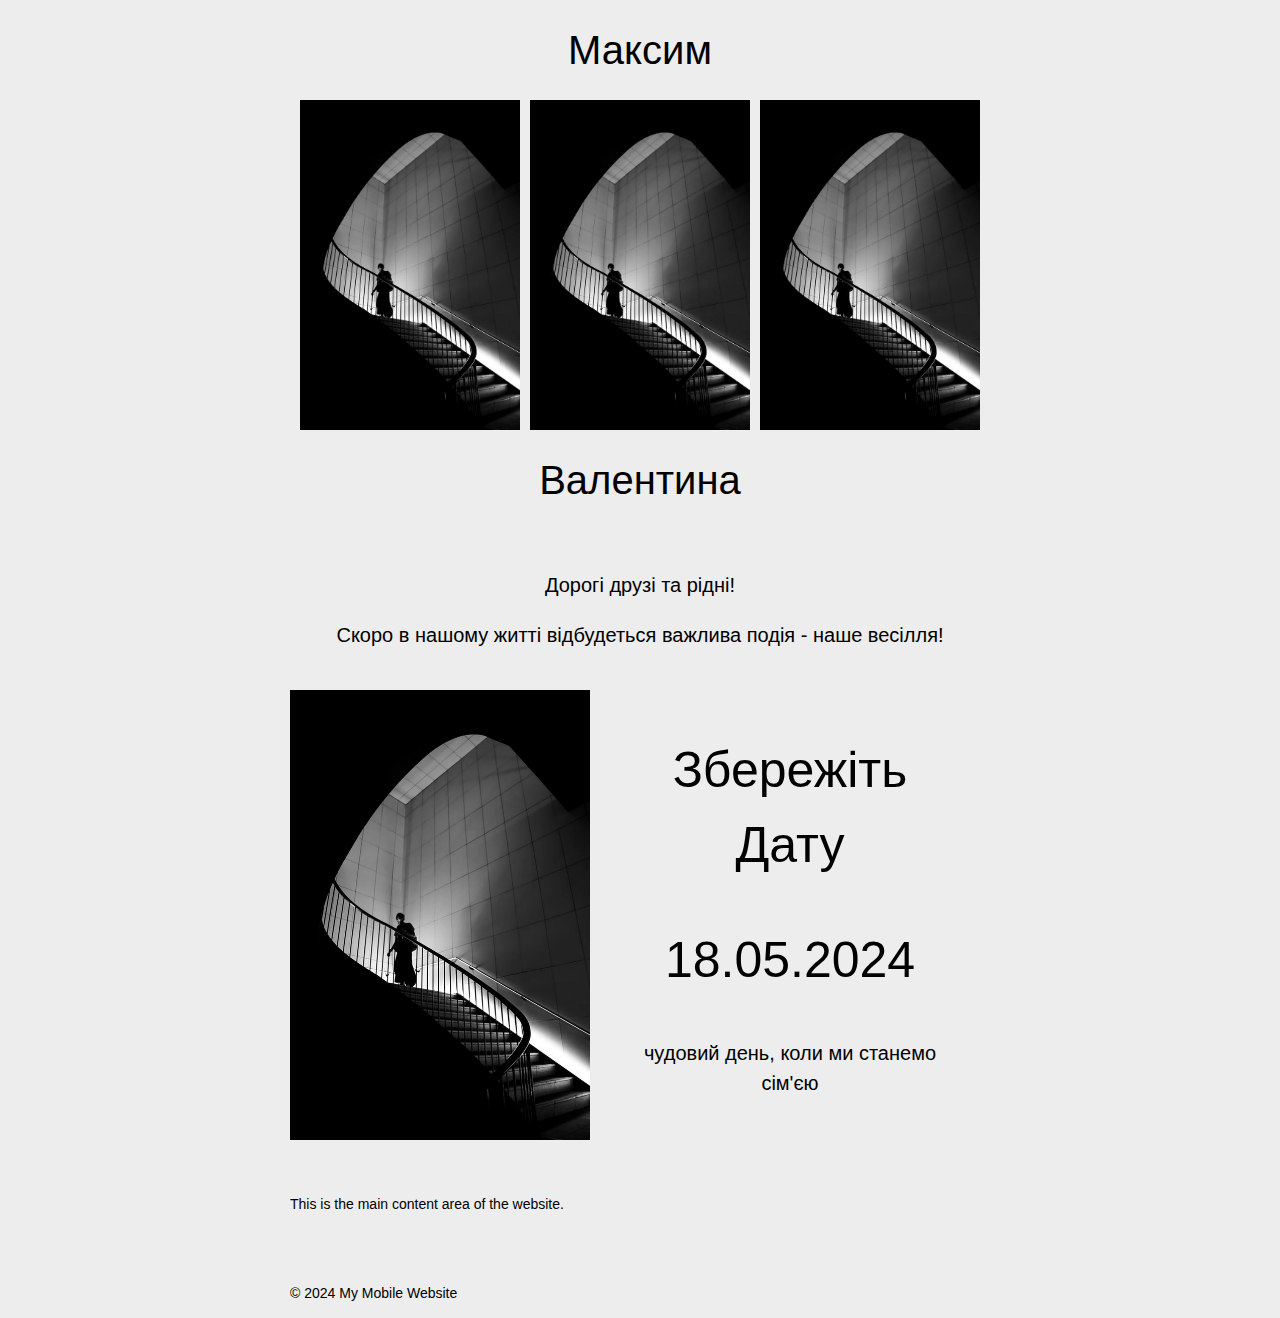
==== index.html @ aea49752 "initial commit" ====
<!DOCTYPE html>
<html lang="en">

<head>
  <meta charset="UTF-8">
  <title>My Mobile Website</title>
  <link rel="stylesheet" href="default_style.css">
  <link rel="stylesheet" href="style.css">
</head>

<body>
  <div class="wrapper">
    <section class="paddingSection">
      <div class="nameText">
        Максим
      </div>
      <div class="headerImages">
        <img src="./image.jpg" />
        <img src="./image.jpg" />
        <img src="./image.jpg" />
      </div>
      <div class="nameText">
        Валентина
      </div>
    </section>
    <section class="paddingSection textWrapper">
      <div class="textSection">
        Дорогі друзі та рідні!
      </div>
      <div class="textSection">
        Скоро в нашому житті відбудеться важлива подія - наше весілля!
      </div>
    </section>
    <section class="saveDateSection">
      <img src="./image.jpg" />
      <div class="saveDateWrapper">
        <div class="saveDateHeader">
          Збережіть дату
        </div>
        <div class="saveDateDate">
          18.05.2024
        </div>
        <div class="saveDateText">
          чудовий день, коли ми станемо сім'єю
        </div>
      </div>
    </section>
    <main>
      <p>This is the main content area of the website.</p>
    </main>
    <footer>
      <p>&copy; 2024 My Mobile Website</p>
    </footer>
  </div>
</body>

</html>
---- default_style.css ----
*,
*::before,
*::after {
  box-sizing: border-box;
}

html {
  height: 100%;
  width: 100%;
  scroll-behavior: smooth;
}

body {
  height: 100%;
  width: 100%;
  min-width: 320px;
  min-height: 100vh;
  margin: 0;
  padding: 0;
  overflow-x: hidden;
  font-weight: 400;
  font-size: 14px;
  font-family: Montserrat, sans-serif;
  font-style: normal;
  line-height: 1.5;
  background-color: rgb(237, 237, 237);
}

img {
  display: block;
  max-width: 100%;
  height: auto;
}

input,
button,
textarea,
select {
  font: inherit;
}

#root {
  height: 100%;
  width: 100%;
}

.visually-hidden {
  position: absolute;
  width: 1px;
  height: 1px;
  margin: -1px;
  padding: 0;
  overflow: hidden;
  white-space: nowrap;
  border: 0;
  clip: rect(0 0 0 0);
  clip-path: inset(100%);
}

.red {
  background-color: red;
}

.green {
  background-color: green;
}

.yellow {
  background-color: yellow;
}

.blue {
  background-color: blue;
}

*::-webkit-scrollbar {
  width: 0px;
}

*::-webkit-scrollbar-track {
  box-shadow: inset 0 0 6px rgba(0, 0, 0, 0.3);
}

*::-webkit-scrollbar-thumb {
  background-color: darkgrey;
  outline: 0px solid slategrey;
}
---- style.css ----
.wrapper {
  margin: 0px auto;
  min-width: 320px;
  max-width: 700px;
  display: flex;
  flex-direction: column;
  gap: 40px;
}

.paddingSection {
  padding: 0px 10px;
}

.headerImages {
  display: grid;
  grid-template-columns: 1fr 1fr 1fr;
  gap: 10px;
}

.nameText {
  text-align: center;
  font-size: 40px;
  padding: 20px;
}

.textSection {
  text-align: center;
  font-size: 20px;
}

.textWrapper {
  display: flex;
  flex-direction: column;
  gap: 20px;
}

.saveDateSection {
  display: grid;
  grid-template-columns: 3fr 4fr;
}

.saveDateWrapper {
  padding: 30px;
  display: flex;
  align-items: center;
  flex-direction: column;
  justify-content: center;
  gap: 40px;
}

.saveDateWrapper > div {
  text-align: center;
}

.saveDateHeader {
  font-size: 50px;
  text-transform: capitalize;
}

.saveDateDate {
  font-size: 50px;
}

.saveDateText {
  font-size: 20px;
}

@media screen and (min-width: ) {
  
}
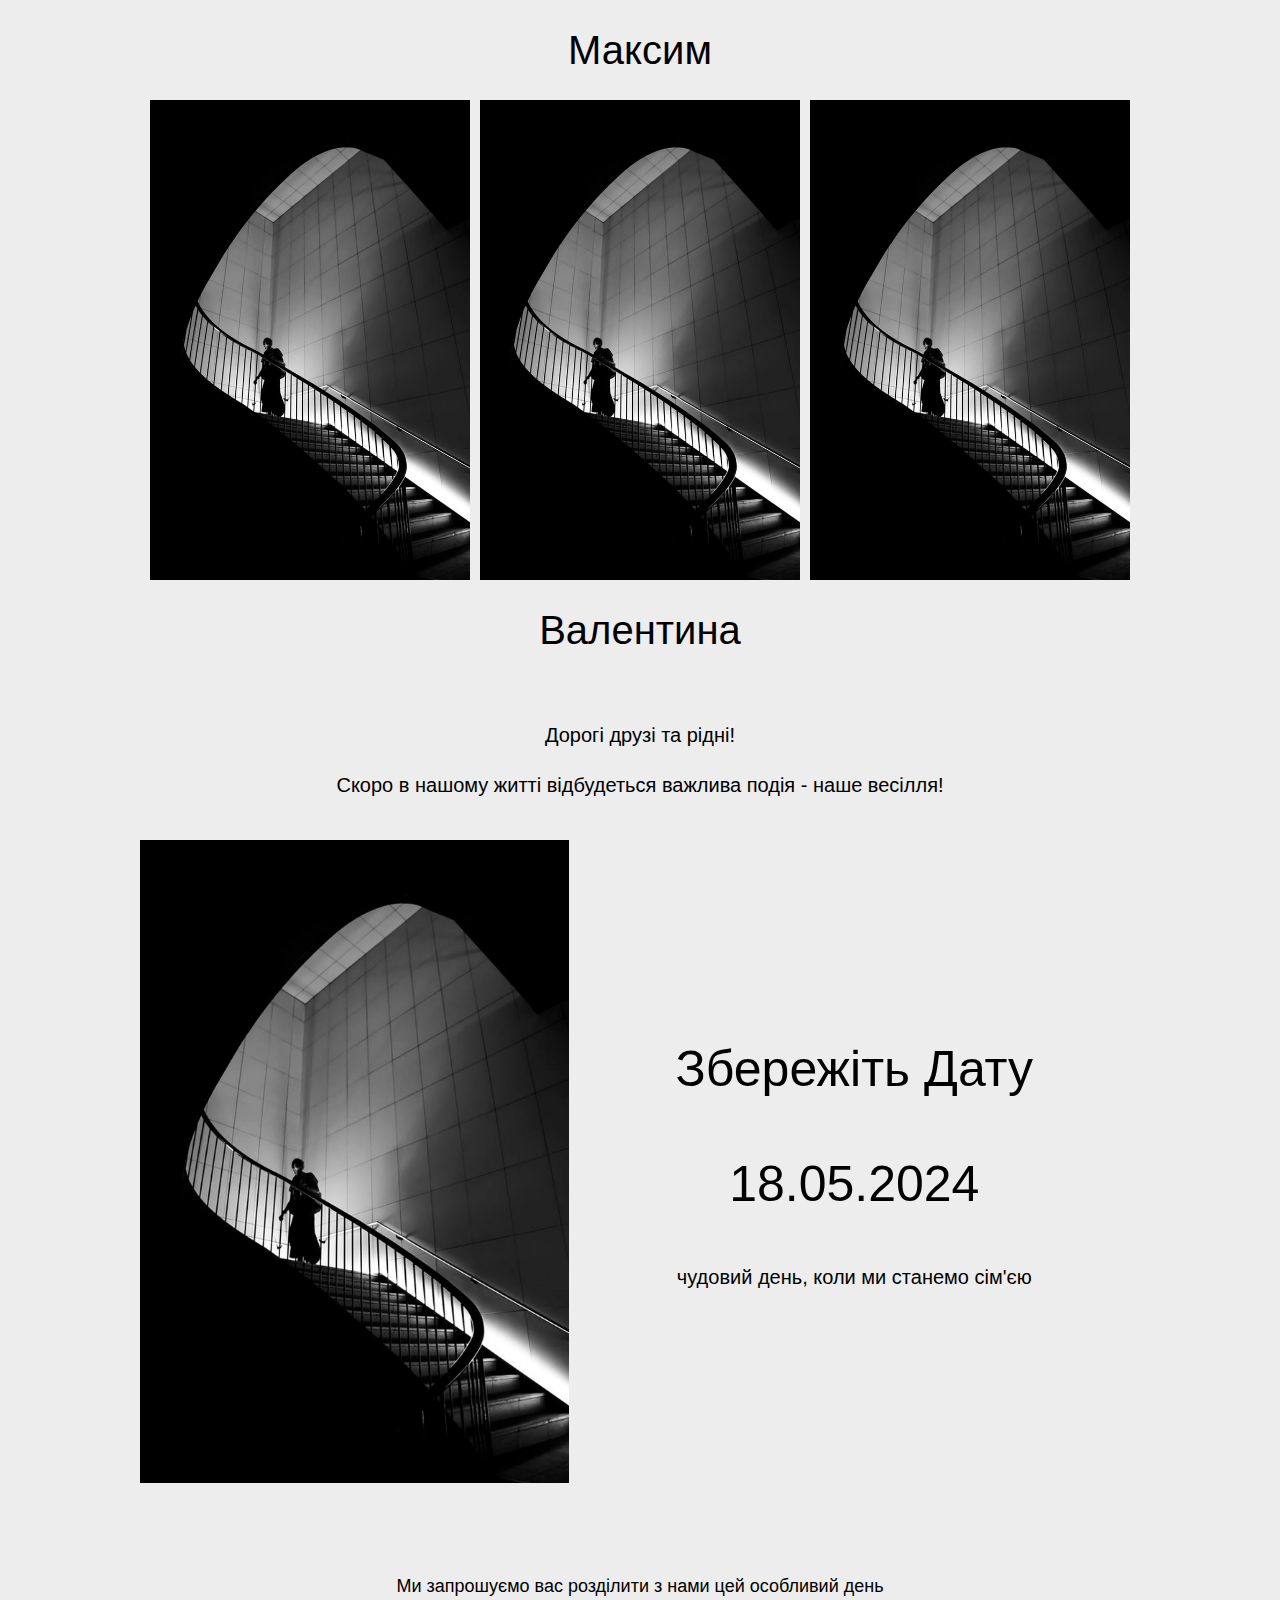
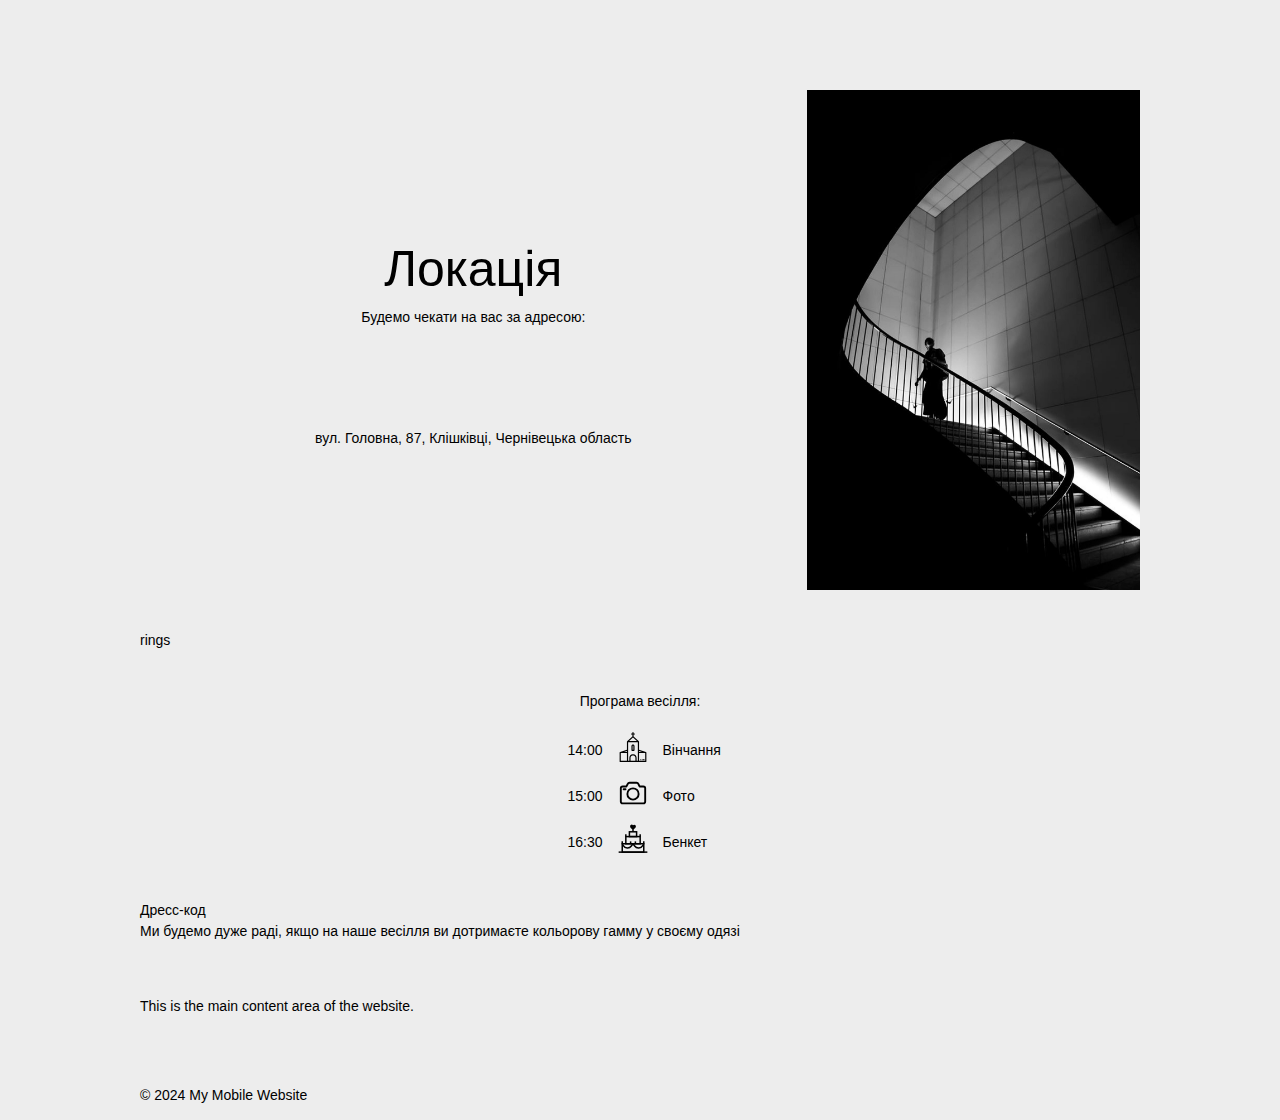
==== commit 0cf6c03b: "phase 2" ====
--- a/index.html
+++ b/index.html
@@ -43,6 +43,169 @@
         <div class="saveDateText">
           чудовий день, коли ми станемо сім'єю
         </div>
+      </div>
+    </section>
+    <section class="separateDate">
+      Ми запрошуємо вас розділити з нами цей особливий день
+    </section>
+    <section class="locationSection">
+      <div class="locationWrapper">
+        <div class="locationHeaderWrapper">
+          <div class="locationHeader">
+            Локація
+          </div>
+          <div class="locationText">Будемо чекати на вас за адресою:
+          </div>
+        </div>
+        <a class="location" href="https://maps.app.goo.gl/fNZ27U7ZRHYtzgyP6">
+          вул. Головна, 87, Клішківці, Чернівецька область
+        </a>
+      </div>
+      <img src="./image.jpg" />
+    </section>
+    <section>
+      rings
+    </section>
+    <section class="timelineSection">
+      <div class="timelineHeader">
+        Програма весілля:
+      </div>
+      <div class="timelineWrapper">
+        <div class="timelineItem">
+          <div class="timelineTime">14:00</div>
+          <div>
+            <?xml version="1.0" encoding="iso-8859-1"?>
+            <!-- Uploaded to: SVG Repo, www.svgrepo.com, Generator: SVG Repo Mixer Tools -->
+            <svg fill="#000000" height="30px" width="30px" version="1.1" id="Layer_1" xmlns="http://www.w3.org/2000/svg"
+              xmlns:xlink="http://www.w3.org/1999/xlink" viewBox="0 0 512 512" xml:space="preserve">
+              <g>
+                <g>
+                  <path
+                    d="M477.42,340.613l-1.419-0.467c-0.001,0-0.002-0.001-0.003-0.001l-116.787-38.448V163.76c0-2.95-1.26-5.598-3.261-7.46
+                  c-0.032-0.033-0.054-0.065-0.091-0.098l-89.919-81.474V44.102h14.021c5.633,0,10.199-4.566,10.199-10.199
+                  c0-5.633-4.566-10.199-10.199-10.199h-14.021V10.199C265.941,4.566,261.375,0,255.742,0c-5.633,0-10.199,4.566-10.199,10.199
+                  v13.505h-14.02c-5.633,0-10.199,4.566-10.199,10.199c0,5.633,4.566,10.199,10.199,10.199h14.02v30.632l-89.721,81.475
+                  c-0.022,0.02-0.031,0.041-0.05,0.061c-2.019,1.863-3.292,4.524-3.292,7.489v137.942l-116.48,38.442
+                  c-0.002,0.001-0.005,0.001-0.007,0.002l-1.419,0.468c-4.18,1.38-7.004,5.284-7.004,9.686v151.5
+                  c0,5.633,4.566,10.199,10.199,10.199h436.464c5.633,0,10.199-4.566,10.199-10.199v-151.5
+                  C484.431,345.897,481.604,341.99,477.42,340.613z M152.479,491.602H47.966v-131.57h104.512V491.602z M152.479,339.633h-49.846
+                  l49.846-16.45V339.633z M255.75,93.02l66.816,60.542H189.08L255.75,93.02z M297.513,491.602h-83.337v-50.933
+                  c0-22.61,15.866-41.005,35.368-41.005h12.601c19.502,0,35.368,18.395,35.368,41.005V491.602z M338.813,491.602h-20.901v-50.933
+                  c0-33.858-25.017-61.403-55.766-61.403h-12.601c-30.75,0-55.766,27.545-55.766,61.403v50.933h-20.901V349.833V173.96h165.936
+                  V491.602z M359.211,323.172l50.002,16.462h-50.002V323.172z M464.033,491.602H359.211v-131.57h104.821V491.602z" />
+                </g>
+              </g>
+              <g>
+                <g>
+                  <path d="M255.742,214.367c-14.614,0-26.505,11.89-26.505,26.505v72.328c0,5.632,4.566,10.199,10.199,10.199h32.61
+                  c5.633,0,10.199-4.566,10.199-10.199v-72.328C282.246,226.257,270.357,214.367,255.742,214.367z M261.848,303h-12.212v-62.128
+                  c0-3.367,2.74-6.106,6.106-6.106c3.367,0,6.105,2.74,6.105,6.106V303z" />
+                </g>
+              </g>
+              <g>
+                <g>
+                  <path d="M390.752,463.775h-2.061c-5.633,0-10.199,4.566-10.199,10.199c0,5.633,4.566,10.199,10.199,10.199h2.061
+                  c5.633,0,10.199-4.566,10.199-10.199C400.952,468.341,396.385,463.775,390.752,463.775z" />
+                </g>
+              </g>
+              <g>
+                <g>
+                  <path d="M446.404,463.775H422.7c-5.633,0-10.199,4.566-10.199,10.199c0,5.633,4.566,10.199,10.199,10.199h23.704
+                  c5.633,0,10.199-4.566,10.199-10.199C456.604,468.341,452.037,463.775,446.404,463.775z" />
+                </g>
+              </g>
+            </svg>
+          </div>
+          <div class="timelineText">Вінчання</div>
+        </div>
+        <div class="timelineItem">
+          <div class="timelineTime">15:00</div>
+          <div>
+            <?xml version="1.0" encoding="utf-8"?>
+
+            <!-- Uploaded to: SVG Repo, www.svgrepo.com, Generator: SVG Repo Mixer Tools -->
+            <svg version="1.1" id="Icons" height="30px" width="30px" xmlns="http://www.w3.org/2000/svg"
+              xmlns:xlink="http://www.w3.org/1999/xlink" viewBox="0 0 32 32" xml:space="preserve">
+              <style type="text/css">
+                .st0 {
+                  fill: none;
+                  stroke: #000000;
+                  stroke-width: 2;
+                  stroke-linecap: round;
+                  stroke-linejoin: round;
+                  stroke-miterlimit: 10;
+                }
+
+                .st1 {
+                  fill: none;
+                  stroke: #000000;
+                  stroke-width: 2;
+                  stroke-linejoin: round;
+                  stroke-miterlimit: 10;
+                }
+              </style>
+              <path class="st0" d="M23,9l-1.4-2.9c-0.3-0.7-1-1.1-1.8-1.1h-7.5c-0.8,0-1.5,0.4-1.8,1.1L9,9H5c-1.1,0-2,0.9-2,2v14c0,1.1,0.9,2,2,2
+	h22c1.1,0,2-0.9,2-2V11c0-1.1-0.9-2-2-2H23z" />
+              <circle class="st0" cx="16" cy="17" r="6" />
+              <line class="st0" x1="6" y1="12" x2="8" y2="12" />
+            </svg>
+          </div>
+          <div class="timelineText">Фото</div>
+        </div>
+        <div class="timelineItem">
+          <div class="timelineTime">16:30</div>
+          <div>
+            <?xml version="1.0" encoding="utf-8"?><!-- Uploaded to: SVG Repo, www.svgrepo.com, Generator: SVG Repo Mixer Tools -->
+            <svg height="30px" width="30px" viewBox="0 0 24 24" id="Layer_1" data-name="Layer 1"
+              xmlns="http://www.w3.org/2000/svg">
+              <defs>
+                <style>
+                  .cls-1 {
+                    fill: #020202;
+                  }
+
+                  .cls-2 {
+                    fill: none;
+                    stroke: #020202;
+                    stroke-miterlimit: 10;
+                    stroke-width: 1.2px;
+                  }
+                </style>
+              </defs>
+              <path class="cls-1"
+                d="M13.06.5A1.28,1.28,0,0,0,12,1.07a1.28,1.28,0,0,0-2.34.71C9.66,3.69,12,4.33,12,4.33s2.34-.64,2.34-2.55A1.28,1.28,0,0,0,13.06.5Z" />
+              <line class="cls-2" x1="23.48" y1="22.5" x2="0.52" y2="22.5" />
+              <rect class="cls-2" x="3.39" y="15.8" width="17.22" height="6.7" />
+              <rect class="cls-2" x="6.26" y="10.07" width="11.48" height="5.74" />
+              <rect class="cls-2" x="9.13" y="6.24" width="5.74" height="3.83" />
+              <path class="cls-2" d="M3.39,15.8l.86,1.51a3.83,3.83,0,0,0,6.44.33L12,15.8" />
+              <path class="cls-2" d="M20.61,15.8l-.86,1.51a3.83,3.83,0,0,1-6.44.33L12,15.8" />
+              <line class="cls-2" x1="6.26" y1="8.15" x2="6.26" y2="10.07" />
+              <line class="cls-2" x1="3.39" y1="13.89" x2="3.39" y2="15.8" />
+              <line class="cls-2" x1="17.74" y1="8.15" x2="17.74" y2="10.07" />
+              <line class="cls-2" x1="20.61" y1="13.89" x2="20.61" y2="15.8" />
+              <line class="cls-2" x1="13.91" y1="13.89" x2="13.91" y2="15.8" />
+              <line class="cls-2" x1="10.09" y1="13.89" x2="10.09" y2="15.8" />
+              <line class="cls-2" x1="12" y1="3.37" x2="12" y2="6.24" />
+            </svg>
+          </div>
+          <div class="timelineText">Бенкет</div>
+        </div>
+      </div>
+    </section>
+    <section class="dresscodeSection">
+      <div class="dresscodeHeader">
+        Дресс-код
+      </div>
+      <div class="dresscodeText">
+        Ми будемо дуже раді, якщо на наше весілля ви дотримаєте кольорову гамму у своєму одязі
+      </div>
+      <div class="dresscodeContainer">
+        <div class="dresscodeColor"></div>
+        <div class="dresscodeColor"></div>
+        <div class="dresscodeColor"></div>
+        <div class="dresscodeColor"></div>
+        <div class="dresscodeColor"></div>
       </div>
     </section>
     <main>
--- a/default_style.css
+++ b/default_style.css
@@ -13,7 +13,7 @@
 body {
   height: 100%;
   width: 100%;
-  min-width: 320px;
+  min-width: 100vw;
   min-height: 100vh;
   margin: 0;
   padding: 0;
@@ -84,4 +84,4 @@
 *::-webkit-scrollbar-thumb {
   background-color: darkgrey;
   outline: 0px solid slategrey;
-}+}
--- a/style.css
+++ b/style.css
@@ -1,7 +1,7 @@
 .wrapper {
   margin: 0px auto;
-  min-width: 320px;
-  max-width: 700px;
+  width: 100vw;
+  max-width: 1000px;
   display: flex;
   flex-direction: column;
   gap: 40px;
@@ -65,6 +65,74 @@
   font-size: 20px;
 }
 
-@media screen and (min-width: ) {
-  
+.separateDate {
+  font-size: 18px;
+  text-align: center;
+  padding: 50px;
 }
+
+.locationSection {
+  display: grid;
+  grid-template-columns: 4fr 2fr;
+}
+
+.locationWrapper {
+  display: flex;
+  align-items: center;
+  flex-direction: column;
+  justify-content: center;
+  gap: 100px;
+}
+
+.locationHeaderWrapper {
+}
+
+.locationHeader {
+  font-size: 50px;
+  text-align: center;
+}
+
+.locationText {
+  text-align: center;
+}
+
+.location {
+  text-align: center;
+  text-decoration: none;
+  color: black;
+}
+
+.timelineSection {
+  display: flex;
+  align-items: center;
+  flex-direction: column;
+  gap: 20px;
+}
+
+.timelineHeader {
+  text-align: center;
+}
+
+.timelineWrapper {
+  display: flex;
+  align-items: center;
+  flex-direction: column;
+  gap: 10px;
+}
+
+.timelineItem {
+  display: flex;
+  align-items: center;
+  gap: 15px;
+}
+
+.timelineTime {
+  width: 35px;
+}
+
+.timelineText {
+  width: 50px;
+}
+
+/* @media screen and (min-width: ) {
+} */
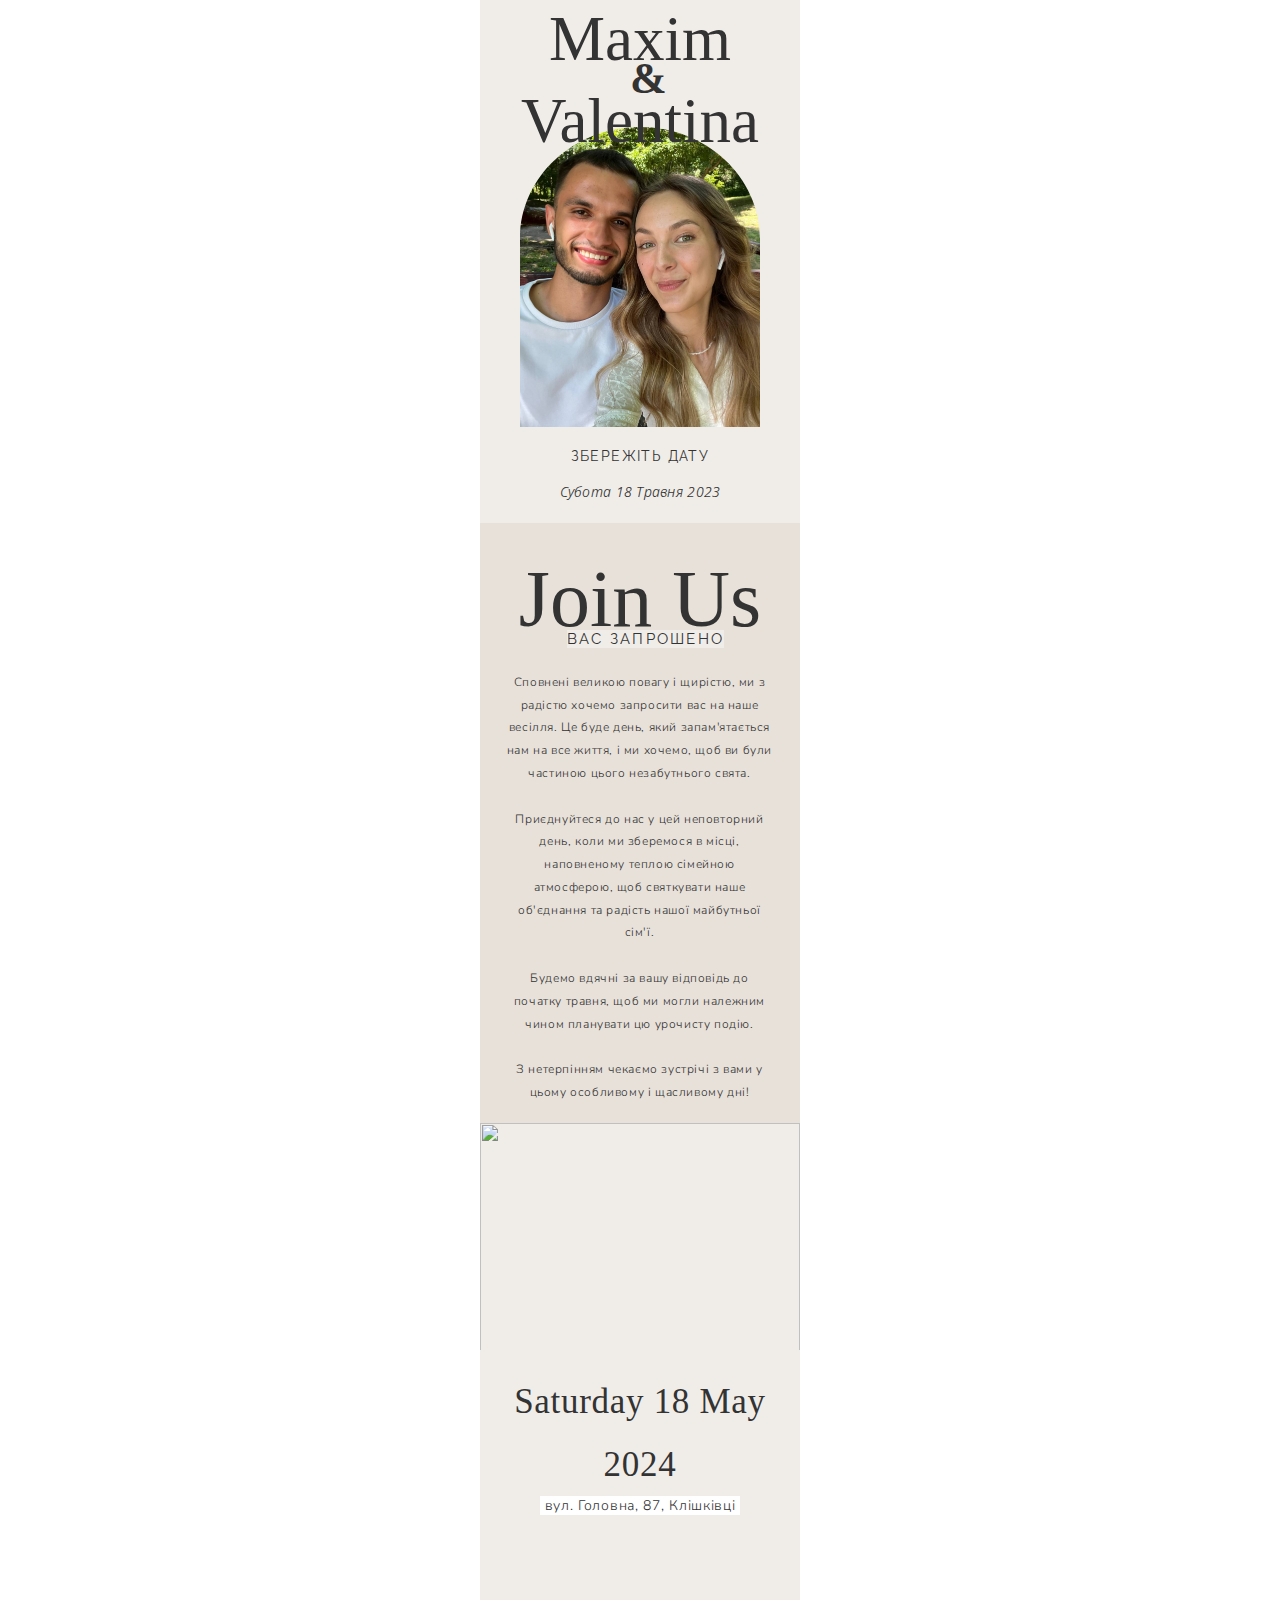
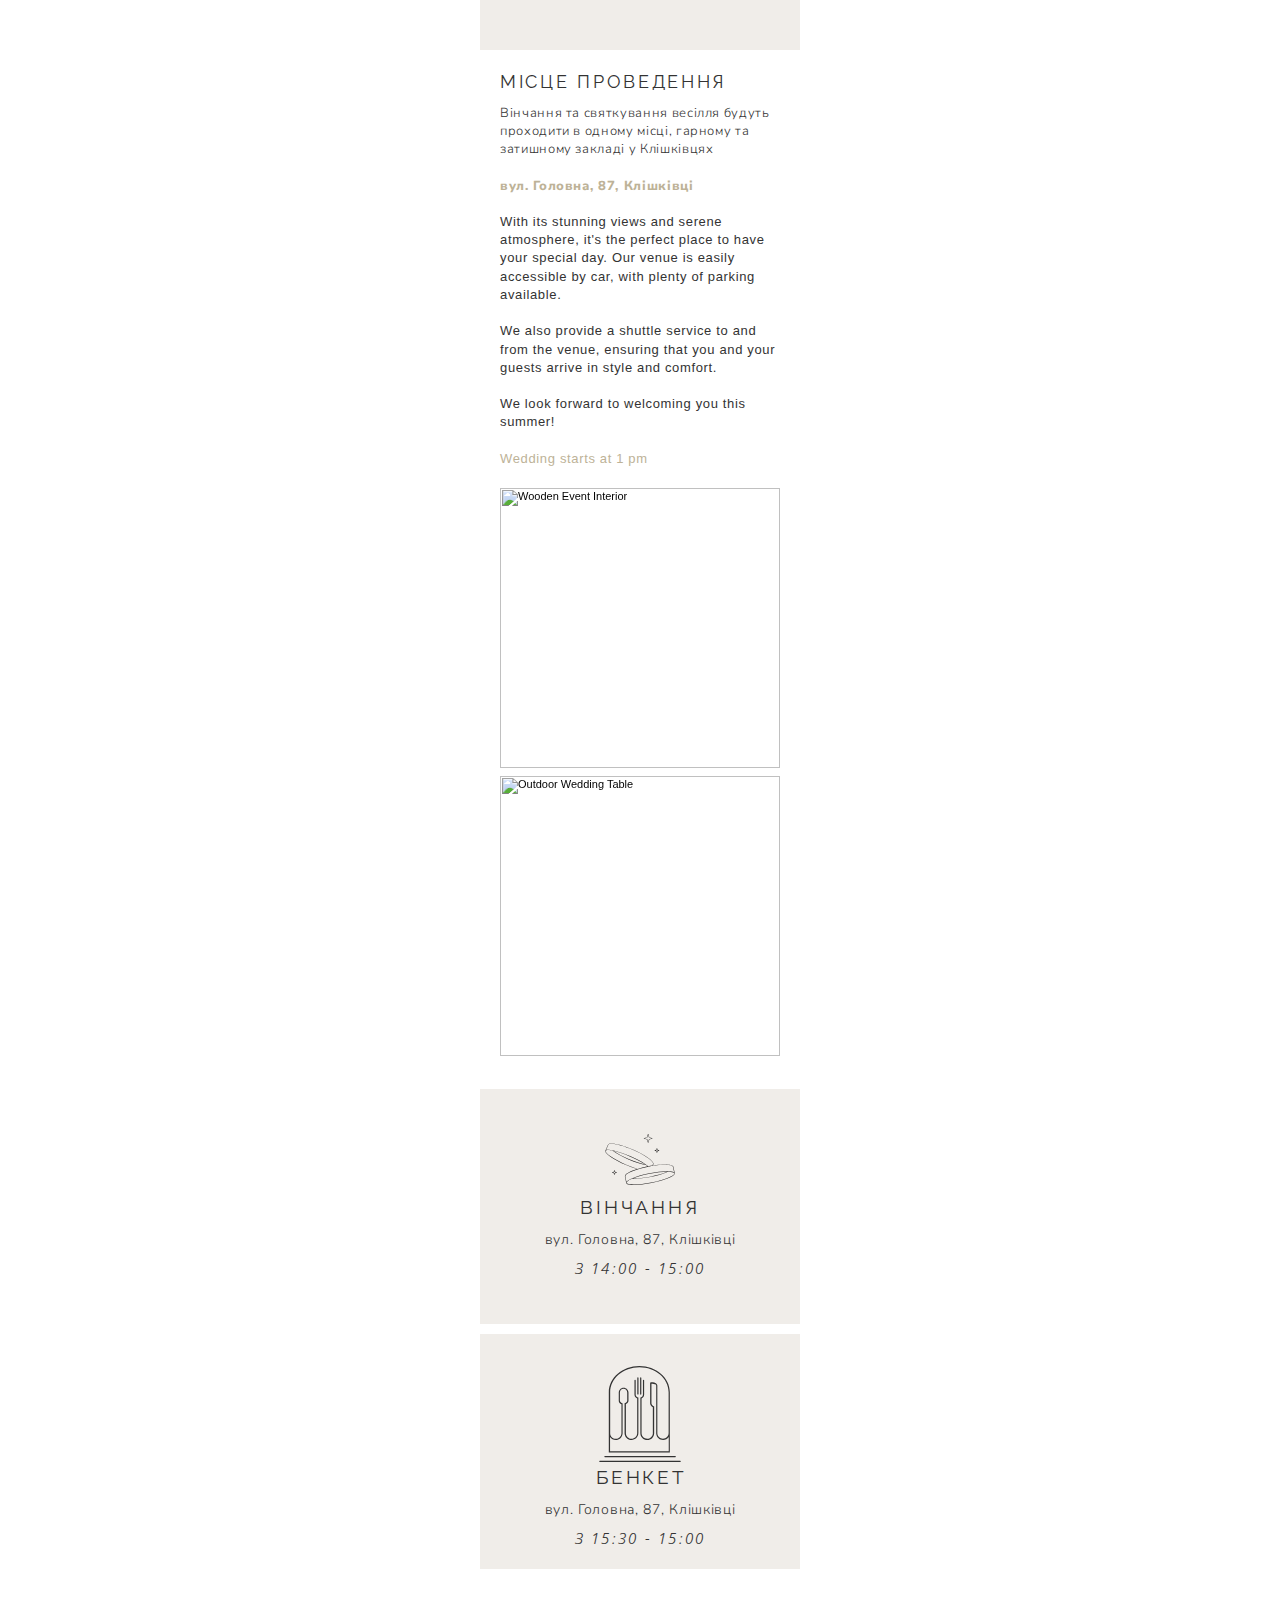
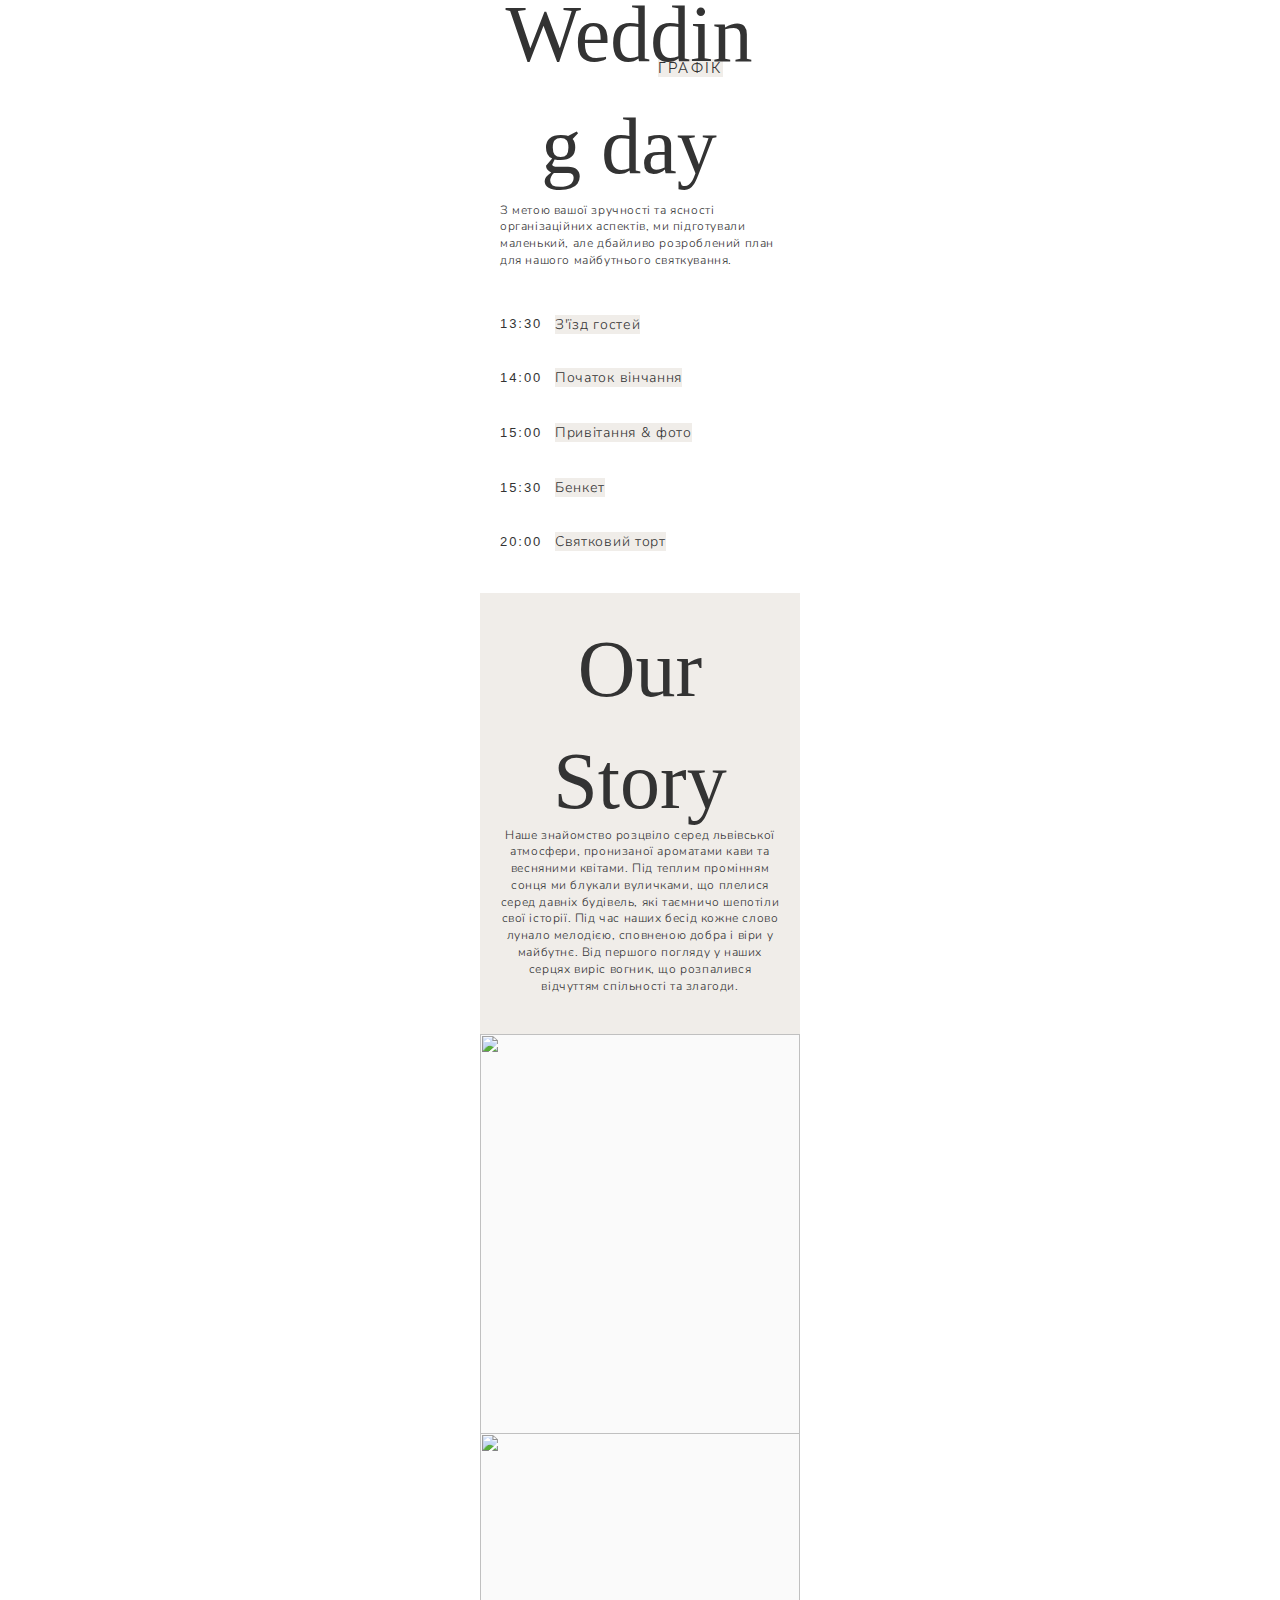
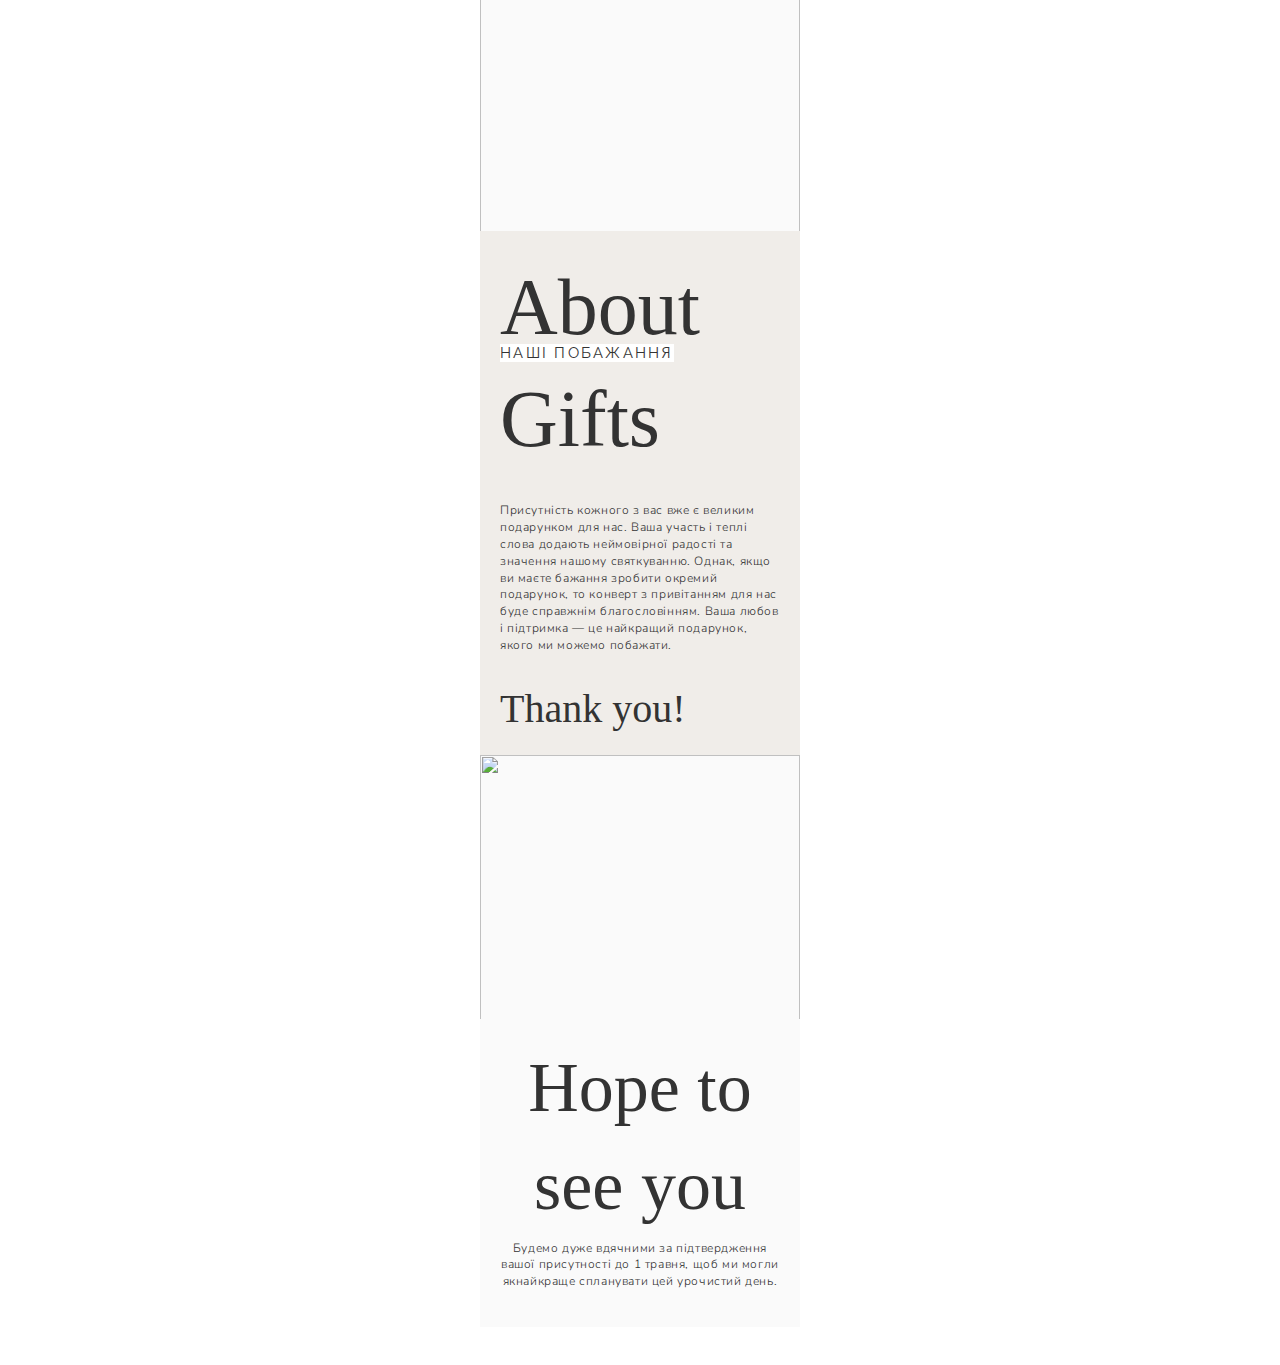
==== commit 4cb13e51: "stage 1 result" ====
--- a/index.html
+++ b/index.html
@@ -1,220 +1,17479 @@
-<!DOCTYPE html>
 <html lang="en">
 
 <head>
-  <meta charset="UTF-8">
-  <title>My Mobile Website</title>
-  <link rel="stylesheet" href="default_style.css">
-  <link rel="stylesheet" href="style.css">
+
+  <meta charset="utf-8">
+  <meta name="viewport" content="width=320, user-scalable=yes">
+  <meta http-equiv="X-UA-Compatible" content="IE=edge">
+
+  <link rel="icon" sizes="192x192" href="./icons/favicon.ico" type="image/x-icon">
+
+  <link rel="preconnect" href="https://fonts.googleapis.com">
+  <link rel="preconnect" href="https://fonts.gstatic.com" crossorigin>
+  <link
+    href="https://fonts.googleapis.com/css2?family=Marck+Script&family=Montserrat:ital,wght@0,100..900;1,100..900&family=Open+Sans:ital,wght@0,300..800;1,300..800&family=Pacifico&family=Poiret+One&family=Raleway:ital,wght@0,100..900;1,100..900&display=swap"
+    rel="stylesheet">
+  <link
+    href="https://fonts.googleapis.com/css2?family=Nunito+Sans:ital,opsz,wght@0,6..12,200..1000;1,6..12,200..1000&display=swap"
+    rel="stylesheet">
+
+
+  <!-- Fonts styles-->
+  <style>
+    .porietOneFont {
+      font-family: "Poiret One", sans-serif;
+      font-weight: 400;
+      font-style: normal;
+    }
+
+    .ralewayFont {
+      font-family: "Raleway", sans-serif !important;
+      font-optical-sizing: auto !important;
+      font-weight: 400 !important;
+      font-style: normal !important;
+    }
+
+    .openSansFont {
+      font-family: "Open Sans", sans-serif;
+      font-optical-sizing: auto;
+      font-weight: 350;
+      font-style: italic;
+      font-variation-settings:
+        "wdth" 100;
+    }
+
+    .nunitoSansFont {
+      font-family: "Nunito Sans", sans-serif !important;
+      font-optical-sizing: auto !important;
+      font-weight: 310 !important;
+      font-style: normal !important;
+      font-variation-settings:
+        "wdth" 100,
+        "YTLC" 500 !important;
+    }
+
+    .nunitoSansFontBold {
+      font-weight: 800 !important;
+    }
+  </style>
+
+  <!-- Initial CSS -->
+  <style>
+    body.device-mobile-optimized {
+      overflow-x: hidden;
+      overflow-y: scroll
+    }
+
+    body.device-mobile-optimized:not(.responsive) #SITE_CONTAINER {
+      margin-left: auto;
+      margin-right: auto;
+      overflow-x: visible;
+      position: relative;
+      width: 320px
+    }
+
+    body.device-mobile-optimized:not(.responsive):not(.blockSiteScrolling) #SITE_CONTAINER {
+      margin-top: 0
+    }
+
+    body.device-mobile-optimized>* {
+      max-width: 100% !important
+    }
+
+    body.device-mobile-optimized #site-root {
+      overflow-x: hidden;
+      overflow-y: hidden
+    }
+
+    @supports(overflow:clip) {
+      body.device-mobile-optimized #site-root {
+        overflow-x: clip;
+        overflow-y: clip
+      }
+    }
+
+    body.device-mobile-non-optimized #SITE_CONTAINER #site-root {
+      overflow-x: hidden;
+      overflow-y: auto
+    }
+
+    body.device-mobile-non-optimized.fullScreenMode {
+      background-color: #5f6360
+    }
+
+    body.device-mobile-non-optimized.fullScreenMode #MOBILE_ACTIONS_MENU,
+    body.device-mobile-non-optimized.fullScreenMode #SITE_BACKGROUND,
+    body.device-mobile-non-optimized.fullScreenMode #site-root,
+    body.fullScreenMode #WIX_ADS {
+      visibility: hidden
+    }
+
+    body.fullScreenMode {
+      overflow-x: hidden !important;
+      overflow-y: hidden !important
+    }
+
+    body.fullScreenMode.device-mobile-optimized #TINY_MENU {
+      opacity: 0;
+      pointer-events: none
+    }
+
+    body.fullScreenMode-scrollable.device-mobile-optimized {
+      overflow-x: hidden !important;
+      overflow-y: auto !important
+    }
+
+    body.fullScreenMode-scrollable.device-mobile-optimized #masterPage,
+    body.fullScreenMode-scrollable.device-mobile-optimized #site-root {
+      overflow-x: hidden !important;
+      overflow-y: hidden !important
+    }
+
+    body.fullScreenMode-scrollable.device-mobile-optimized #SITE_BACKGROUND,
+    body.fullScreenMode-scrollable.device-mobile-optimized #masterPage {
+      height: auto !important
+    }
+
+    body.fullScreenMode-scrollable.device-mobile-optimized #masterPage.mesh-layout {
+      height: 0 !important
+    }
+
+    body.blockSiteScrolling {
+      position: fixed;
+      width: 100%
+    }
+
+    body.blockSiteScrolling #SITE_CONTAINER {
+      margin-top: calc(var(--blocked-site-scroll-margin-top)*-1)
+    }
+
+    body.blockSiteScrolling:not(.responsive) #WIX_ADS {
+      margin-top: var(--blocked-site-scroll-margin-top)
+    }
+
+    body.blockSiteScrollingWithOverflow {
+      overflow-y: hidden
+    }
+
+    @keyframes slide-horizontal-new {
+      0% {
+        transform: translateX(100%)
+      }
+    }
+
+    @keyframes slide-horizontal-old {
+      80% {
+        opacity: 1
+      }
+
+      to {
+        opacity: 0;
+        transform: translateX(-100%)
+      }
+    }
+
+    @keyframes slide-vertical-new {
+      0% {
+        transform: translateY(-100%)
+      }
+    }
+
+    @keyframes slide-vertical-old {
+      80% {
+        opacity: 1
+      }
+
+      to {
+        opacity: 0;
+        transform: translateY(100%)
+      }
+    }
+
+    @keyframes out-in-new {
+      0% {
+        opacity: 0
+      }
+    }
+
+    @keyframes out-in-old {
+      to {
+        opacity: 0
+      }
+    }
+
+    html[data-page-transition=SlideHorizontal]::view-transition-old(page-group) {
+      animation: slide-horizontal-old .6s cubic-bezier(.83, 0, .17, 1) forwards;
+      mix-blend-mode: normal
+    }
+
+    html[data-page-transition=SlideHorizontal]::view-transition-new(page-group) {
+      animation: slide-horizontal-new .6s cubic-bezier(.83, 0, .17, 1) backwards;
+      mix-blend-mode: normal
+    }
+
+    html[data-page-transition=SlideVertical]::view-transition-old(page-group) {
+      animation: slide-vertical-old .6s cubic-bezier(.83, 0, .17, 1) forwards;
+      mix-blend-mode: normal
+    }
+
+    html[data-page-transition=SlideVertical]::view-transition-new(page-group) {
+      animation: slide-vertical-new .6s cubic-bezier(.83, 0, .17, 1) backwards;
+      mix-blend-mode: normal
+    }
+
+    html[data-page-transition=OutIn]::view-transition-old(page-group) {
+      animation: out-in-old .35s cubic-bezier(.64, 0, .78, 0) forwards
+    }
+
+    html[data-page-transition=OutIn]::view-transition-new(page-group) {
+      animation: out-in-new .35s cubic-bezier(.22, 1, .36, 1) .35s backwards
+    }
+
+    @media(prefers-reduced-motion:reduce) {
+
+      ::view-transition-group(*),
+      ::view-transition-new(*),
+      ::view-transition-old(*) {
+        animation: none !important
+      }
+    }
+
+    body,
+    html {
+      background: transparent;
+      border: 0;
+      margin: 0;
+      outline: 0;
+      padding: 0;
+      vertical-align: baseline
+    }
+
+    body {
+      --scrollbar-width: 0px;
+      font-family: Arial, Helvetica, sans-serif;
+      font-size: 10px
+    }
+
+    body,
+    html {
+      height: 100%
+    }
+
+    body {
+      overflow-x: auto;
+      overflow-y: scroll
+    }
+
+    body:not(.responsive) #site-root {
+      min-width: var(--site-width);
+      width: 100%
+    }
+
+    body:not([data-js-loaded]) [data-hide-prejs] {
+      visibility: hidden
+    }
+
+    #SITE_CONTAINER {
+      position: relative
+    }
+
+    :root {
+      --one-unit: 1vw
+    }
+
+    @supports(container-type:inline-size) {
+      :root {
+        --one-unit: 1cqw
+      }
+    }
+  </style>
+  <style>
+    a,
+    abbr,
+    acronym,
+    address,
+    applet,
+    b,
+    big,
+    blockquote,
+    button,
+    caption,
+    center,
+    cite,
+    code,
+    dd,
+    del,
+    dfn,
+    div,
+    dl,
+    dt,
+    em,
+    fieldset,
+    font,
+    footer,
+    form,
+    h1,
+    h2,
+    h3,
+    h4,
+    h5,
+    h6,
+    header,
+    i,
+    iframe,
+    img,
+    ins,
+    kbd,
+    label,
+    legend,
+    li,
+    nav,
+    object,
+    ol,
+    p,
+    pre,
+    q,
+    s,
+    samp,
+    section,
+    small,
+    span,
+    strike,
+    strong,
+    sub,
+    sup,
+    table,
+    tbody,
+    td,
+    tfoot,
+    th,
+    thead,
+    title,
+    tr,
+    tt,
+    u,
+    ul,
+    var {
+      background: transparent;
+      border: 0;
+      margin: 0;
+      outline: 0;
+      padding: 0;
+      vertical-align: baseline
+    }
+
+    input,
+    select,
+    textarea {
+      box-sizing: border-box;
+      font-family: Helvetica, Arial, sans-serif
+    }
+
+    ol,
+    ul {
+      list-style: none
+    }
+
+    blockquote,
+    q {
+      quotes: none
+    }
+
+    ins {
+      text-decoration: none
+    }
+
+    del {
+      text-decoration: line-through
+    }
+
+    table {
+      border-collapse: collapse;
+      border-spacing: 0
+    }
+
+    a {
+      cursor: pointer;
+      text-decoration: none
+    }
+
+    .testStyles {
+      overflow-y: hidden
+    }
+
+    .reset-button {
+      -webkit-appearance: none;
+      background: none;
+      border: 0;
+      color: inherit;
+      font: inherit;
+      line-height: normal;
+      outline: 0;
+      overflow: visible;
+      padding: 0;
+      -webkit-user-select: none;
+      -moz-user-select: none;
+      -ms-user-select: none
+    }
+
+    :focus {
+      outline: none
+    }
+
+    #site-root {
+      margin: 0 auto;
+      min-height: 100%;
+      position: relative;
+    }
+
+    #site-root img:not([src]) {
+      visibility: hidden
+    }
+
+    #site-root svg img:not([src]) {
+      visibility: visible
+    }
+
+    .auto-generated-link {
+      color: inherit
+    }
+
+    #SCROLL_TO_BOTTOM,
+    #SCROLL_TO_TOP {
+      height: 0
+    }
+
+    .has-click-trigger {
+      cursor: pointer
+    }
+
+    .fullScreenOverlay {
+      bottom: 0;
+      display: flex;
+      justify-content: center;
+      left: 0;
+      overflow-y: hidden;
+      position: fixed;
+      right: 0;
+      top: -60px;
+      z-index: 1005
+    }
+
+    .fullScreenOverlay>.fullScreenOverlayContent {
+      bottom: 0;
+      left: 0;
+      margin: 0 auto;
+      overflow: hidden;
+      position: absolute;
+      right: 0;
+      top: 60px;
+      transform: translateZ(0)
+    }
+
+    [data-mesh-id$=centeredContent],
+    [data-mesh-id$=form],
+    [data-mesh-id$=inlineContent] {
+      pointer-events: none;
+      position: relative
+    }
+
+    [data-mesh-id$=-gridWrapper],
+    [data-mesh-id$=-rotated-wrapper] {
+      pointer-events: none
+    }
+
+    [data-mesh-id$=-gridContainer]>*,
+    [data-mesh-id$=-rotated-wrapper]>*,
+    [data-mesh-id$=inlineContent]>:not([data-mesh-id$=-gridContainer]) {
+      pointer-events: auto
+    }
+
+    .device-mobile-optimized #masterPage.mesh-layout #SOSP_CONTAINER_CUSTOM_ID {
+      grid-area: 2/1/3/2;
+      -ms-grid-row: 2;
+      position: relative
+    }
+
+    #masterPage.mesh-layout {
+      -ms-grid-rows: max-content max-content min-content max-content;
+      -ms-grid-columns: 100%;
+      align-items: start;
+      display: -ms-grid;
+      display: grid;
+      grid-template-columns: 100%;
+      grid-template-rows: max-content max-content min-content max-content;
+      justify-content: stretch
+    }
+
+    #masterPage.mesh-layout #PAGES_CONTAINER,
+    #masterPage.mesh-layout #SITE_FOOTER-placeholder,
+    #masterPage.mesh-layout #SITE_FOOTER_WRAPPER,
+    #masterPage.mesh-layout #SITE_HEADER-placeholder,
+    #masterPage.mesh-layout #SITE_HEADER_WRAPPER,
+    #masterPage.mesh-layout #SOSP_CONTAINER_CUSTOM_ID[data-state~=mobileView],
+    #masterPage.mesh-layout #soapAfterPagesContainer,
+    #masterPage.mesh-layout #soapBeforePagesContainer {
+      -ms-grid-row-align: start;
+      -ms-grid-column-align: start;
+      -ms-grid-column: 1
+    }
+
+    #masterPage.mesh-layout #SITE_HEADER-placeholder,
+    #masterPage.mesh-layout #SITE_HEADER_WRAPPER {
+      grid-area: 1/1/2/2;
+      -ms-grid-row: 1
+    }
+
+    #masterPage.mesh-layout #PAGES_CONTAINER,
+    #masterPage.mesh-layout #soapAfterPagesContainer,
+    #masterPage.mesh-layout #soapBeforePagesContainer {
+      grid-area: 3/1/4/2;
+      -ms-grid-row: 3
+    }
+
+    #masterPage.mesh-layout #soapAfterPagesContainer,
+    #masterPage.mesh-layout #soapBeforePagesContainer {
+      width: 100%
+    }
+
+    #masterPage.mesh-layout #PAGES_CONTAINER {
+      align-self: stretch
+    }
+
+    #masterPage.mesh-layout main#PAGES_CONTAINER {
+      display: block
+    }
+
+    #masterPage.mesh-layout #SITE_FOOTER-placeholder,
+    #masterPage.mesh-layout #SITE_FOOTER_WRAPPER {
+      grid-area: 4/1/5/2;
+      -ms-grid-row: 4
+    }
+
+    #masterPage.mesh-layout #SITE_PAGES,
+    #masterPage.mesh-layout [data-mesh-id=PAGES_CONTAINERcenteredContent],
+    #masterPage.mesh-layout [data-mesh-id=PAGES_CONTAINERinlineContent] {
+      height: 100%
+    }
+
+    #masterPage.mesh-layout.desktop>* {
+      width: 100%
+    }
+
+    #masterPage.mesh-layout #PAGES_CONTAINER,
+    #masterPage.mesh-layout #SITE_FOOTER_WRAPPER,
+    #masterPage.mesh-layout #SITE_HEADER_WRAPPER,
+    #masterPage.mesh-layout #SITE_PAGES,
+    #masterPage.mesh-layout #masterPageinlineContent,
+    #masterPage.mesh-layout:not(.one-doc) #SITE_FOOTER,
+    #masterPage.mesh-layout:not(.one-doc) #SITE_HEADER {
+      position: relative
+    }
+
+    [data-z-counter] {
+      z-index: 0
+    }
+
+    [data-z-counter="0"] {
+      z-index: auto
+    }
+
+    .wixSiteProperties {
+      -webkit-font-smoothing: antialiased;
+      -moz-osx-font-smoothing: grayscale
+    }
+
+    :root {
+      --wst-button-color-fill-primary: rgb(var(--color_48));
+      --wst-button-color-border-primary: rgb(var(--color_49));
+      --wst-button-color-text-primary: rgb(var(--color_50));
+      --wst-button-color-fill-primary-hover: rgb(var(--color_51));
+      --wst-button-color-border-primary-hover: rgb(var(--color_52));
+      --wst-button-color-text-primary-hover: rgb(var(--color_53));
+      --wst-button-color-fill-primary-disabled: rgb(var(--color_54));
+      --wst-button-color-border-primary-disabled: rgb(var(--color_55));
+      --wst-button-color-text-primary-disabled: rgb(var(--color_56));
+      --wst-button-color-fill-secondary: rgb(var(--color_57));
+      --wst-button-color-border-secondary: rgb(var(--color_58));
+      --wst-button-color-text-secondary: rgb(var(--color_59));
+      --wst-button-color-fill-secondary-hover: rgb(var(--color_60));
+      --wst-button-color-border-secondary-hover: rgb(var(--color_61));
+      --wst-button-color-text-secondary-hover: rgb(var(--color_62));
+      --wst-button-color-fill-secondary-disabled: rgb(var(--color_63));
+      --wst-button-color-border-secondary-disabled: rgb(var(--color_64));
+      --wst-button-color-text-secondary-disabled: rgb(var(--color_65));
+      --wst-color-fill-base-1: rgb(var(--color_36));
+      --wst-color-fill-base-2: rgb(var(--color_37));
+      --wst-color-fill-base-shade-1: rgb(var(--color_38));
+      --wst-color-fill-base-shade-2: rgb(var(--color_39));
+      --wst-color-fill-base-shade-3: rgb(var(--color_40));
+      --wst-color-fill-accent-1: rgb(var(--color_41));
+      --wst-color-fill-accent-2: rgb(var(--color_42));
+      --wst-color-fill-accent-3: rgb(var(--color_43));
+      --wst-color-fill-accent-4: rgb(var(--color_44));
+      --wst-color-fill-background-primary: rgb(var(--color_11));
+      --wst-color-fill-background-secondary: rgb(var(--color_12));
+      --wst-color-text-primary: rgb(var(--color_15));
+      --wst-color-text-secondary: rgb(var(--color_14));
+      --wst-color-action: rgb(var(--color_18));
+      --wst-color-disabled: rgb(var(--color_39));
+      --wst-color-title: rgb(var(--color_45));
+      --wst-color-subtitle: rgb(var(--color_46));
+      --wst-color-line: rgb(var(--color_47));
+      --wst-font-style-h2: var(--font_2);
+      --wst-font-style-h3: var(--font_3);
+      --wst-font-style-h4: var(--font_4);
+      --wst-font-style-h5: var(--font_5);
+      --wst-font-style-h6: var(--font_6);
+      --wst-font-style-body-large: var(--font_7);
+      --wst-font-style-body-medium: var(--font_8);
+      --wst-font-style-body-small: var(--font_9);
+      --wst-font-style-body-x-small: var(--font_10)
+    }
+  </style>
+
+  <meta name="format-detection" content="telephone=no">
+  <meta name="skype_toolbar" content="skype_toolbar_parser_compatible">
+
+
+
+  <!-- Overriding Globals JS Head -->
+
+  <!-- head performance data start -->
+
+  <!-- head performance data end -->
+
+
+  <meta http-equiv="X-Wix-Meta-Site-Id" content="83f5d2a1-83d2-42a7-b7be-27f015990de4">
+  <meta http-equiv="X-Wix-Application-Instance-Id" content="c311fd3d-a8f8-4135-823c-bb7e9b7eaeb3">
+
+  <meta http-equiv="X-Wix-Published-Version" content="60">
+
+
+
+  <meta http-equiv="etag" content="bug">
+
+  <!-- render-head end -->
+
+  <style>
+    .rG7wwD {
+      --display: flex;
+      cursor: pointer;
+      display: var(--display);
+      opacity: 0;
+      transition: visibility 0s .5s, opacity .5s ease 0s;
+      visibility: hidden
+    }
+
+    .rG7wwD .tjpQKX {
+      height: 100%;
+      opacity: var(--icon-opacity, 1);
+      width: 100%
+    }
+
+    .rG7wwD .tjpQKX svg {
+      overflow: visible
+    }
+
+    .wnbU2e {
+      opacity: 1;
+      transition-delay: 0s;
+      visibility: visible
+    }
+
+    .Ujuv_D {
+      direction: var(--direction, ltr)
+    }
+
+    .Ujuv_D>ul {
+      box-sizing: border-box;
+      width: 100%
+    }
+
+    .Ujuv_D>ul li {
+      display: block
+    }
+
+    .Ujuv_D>ul li>div:active,
+    .Ujuv_D>ul li>div:focus {
+      background-color: rgba(var(--bgs, var(--color_15, color_15)), var(--alpha-bgs, 1));
+      transition: var(--itemBGColorNoTrans, background-color 50ms ease 0s)
+    }
+
+    .Ujuv_D .DtkLku {
+      box-shadow: var(--shd, 0 1px 4px rgba(0, 0, 0, .6));
+      position: relative;
+      -webkit-transform: translateZ(0)
+    }
+
+    .ygWbWW {
+      --display: grid;
+      direction: var(--direction, ltr);
+      display: var(--display);
+      grid-template-columns: minmax(0, 1fr)
+    }
+
+    .ygWbWW>ul {
+      box-sizing: border-box;
+      width: 100%
+    }
+
+    .ygWbWW>ul li {
+      display: block
+    }
+
+    .ygWbWW>ul li>div:active,
+    .ygWbWW>ul li>div:focus {
+      background-color: rgba(var(--bgs, var(--color_15, color_15)), var(--alpha-bgs, 1));
+      transition: var(--itemBGColorNoTrans, background-color 50ms ease 0s)
+    }
+
+    .ygWbWW .DtkLku {
+      box-shadow: var(--shd, 0 1px 4px rgba(0, 0, 0, .6));
+      min-height: 1px;
+      position: relative;
+      -webkit-transform: translateZ(0)
+    }
+
+    .rZeEFq {
+      --padding-left-lvl1: var(--padding-left, 0);
+      --padding-right-lvl1: var(--padding-right, 0);
+      --padding-left-lvl2: var(--sub-padding-left, 0);
+      --padding-right-lvl2: var(--sub-padding-right, 0);
+      --padding-left-lvl3: calc(2 * var(--padding-left-lvl2) - var(--padding-left-lvl1));
+      --padding-right-lvl3: calc(2 * var(--padding-right-lvl2) - var(--padding-right-lvl1));
+      background-color: rgba(var(--bg, var(--color_11, color_11)), var(--alpha-bg, 1));
+      border-color: rgba(var(--brd, var(--color_15, color_15)), var(--alpha-brd, 1));
+      border-style: solid;
+      border-width: var(--brw, 1px);
+      box-sizing: border-box;
+      display: flex;
+      list-style: none;
+      margin: 0;
+      min-width: 100px;
+      position: relative;
+      text-align: var(--text-align, left);
+      transition: var(--itemBGColorTrans, background-color .4s ease 0s)
+    }
+
+    .rZeEFq .P_UEhm {
+      cursor: pointer;
+      display: grid;
+      grid-template-columns: 1fr;
+      height: var(--item-height, 50px);
+      position: relative
+    }
+
+    .rZeEFq .P_UEhm>.zY9Gw4 {
+      position: relative;
+      text-overflow: ellipsis
+    }
+
+    .rZeEFq .P_UEhm>.zY9Gw4>.Y3Mib0 {
+      bottom: 0;
+      color: rgb(var(--txt, var(--color_15, color_15)));
+      display: inline;
+      font: var(--fnt, var(--font_1));
+      left: 0;
+      line-height: var(--item-height, 50px);
+      overflow: hidden;
+      position: absolute;
+      right: 0;
+      text-overflow: ellipsis;
+      top: 0;
+      -webkit-user-select: none;
+      -moz-user-select: none;
+      -ms-user-select: none;
+      user-select: none;
+      white-space: nowrap
+    }
+
+    .rZeEFq .P_UEhm>.v2omfl {
+      cursor: pointer;
+      font-family: Arial, Helvetica, sans-serif;
+      font-size: 10px;
+      min-width: 12px
+    }
+
+    .rZeEFq .P_UEhm>.v2omfl>.dpcnlT {
+      margin: 0 20px;
+      min-width: 12px;
+      width: 1em
+    }
+
+    .rZeEFq .P_UEhm>.v2omfl>.dpcnlT svg {
+      fill: rgb(var(--arrowColor, var(--color_14, color_14)));
+      pointer-events: none
+    }
+
+    @supports(-webkit-touch-callout:none) {
+      .rZeEFq .P_UEhm>.zY9Gw4>.Y3Mib0 {
+        text-decoration: underline;
+        text-decoration-color: transparent
+      }
+    }
+
+    .rZeEFq.pZ7jQ9>.P_UEhm {
+      grid-template-columns: var(--template-columns, 1fr 52px)
+    }
+
+    .rZeEFq.pZ7jQ9>.P_UEhm>.zY9Gw4 {
+      grid-column: var(--label-grid-column, auto)
+    }
+
+    .rZeEFq.pZ7jQ9>.P_UEhm>.v2omfl {
+      align-items: flex-end;
+      display: flex;
+      flex-direction: column;
+      grid-column: var(--arrow-grid-column, auto);
+      justify-content: center
+    }
+
+    .rZeEFq.fAMscU>.y5KQEW {
+      display: block;
+      opacity: 1;
+      transition: var(--subMenuOpacityTrans, all .4s ease 0s)
+    }
+
+    .rZeEFq.fAMscU>.P_UEhm .dpcnlT {
+      transform: rotate(180deg)
+    }
+
+    .rZeEFq.XBLIbP>.P_UEhm {
+      background-color: rgba(var(--bgs, var(--color_15, color_15)), var(--alpha-bgs, 1))
+    }
+
+    .pZ7jQ9 .rZeEFq.XBLIbP>.P_UEhm {
+      background-color: rgba(var(--bgsSub, var(--color_15, color_15)), var(--alpha-bgsSub, 1))
+    }
+
+    .rZeEFq.XBLIbP>.P_UEhm>.zY9Gw4>.Y3Mib0 {
+      color: rgb(var(--txtsSub, var(--color_13, color_13)));
+      color: rgb(var(--txts, var(--color_13, color_13)))
+    }
+
+    .rZeEFq>.y5KQEW {
+      display: none;
+      min-width: 100%;
+      opacity: 0;
+      transition: var(--subMenuOpacityTrans, all .4s ease 0s)
+    }
+
+    .rZeEFq>.y5KQEW>.U5UMrS {
+      background-color: rgba(var(--bgexpanded, var(--color_15, color_15)), var(--alpha-bgexpanded, 1));
+      border: none
+    }
+
+    .rZeEFq>.y5KQEW>.U5UMrS .Y3Mib0 {
+      color: rgb(var(--txtexpanded, var(--color_13, color_13)));
+      font: var(--fntSubMenu, var(--font_1));
+      line-height: var(--item-height, 50px);
+      padding-left: var(--padding-left-lvl2, 0);
+      padding-right: var(--padding-right-lvl2, 0)
+    }
+
+    .rZeEFq>.y5KQEW .y5KQEW .Y3Mib0 {
+      padding-left: var(--padding-left-lvl3, 0);
+      padding-right: var(--padding-right-lvl3, 0)
+    }
+
+    .rZeEFq .kNZ7Ao {
+      opacity: 0;
+      position: absolute
+    }
+
+    .rZeEFq .Y3Mib0 {
+      padding-left: var(--padding-left-lvl1, 0);
+      padding-right: var(--padding-right-lvl1, 0)
+    }
+
+    .DXlHRo {
+      background-color: rgba(var(--bg, var(--color_11, color_11)), var(--alpha-bg, 1));
+      border-color: rgba(var(--brd, var(--color_15, color_15)), var(--alpha-brd, 1));
+      border-style: solid;
+      border-width: var(--brw, 1px);
+      box-sizing: border-box;
+      display: flex;
+      list-style: none;
+      margin: 0;
+      position: relative;
+      text-align: var(--text-align, left);
+      transition: var(--itemBGColorTrans, background-color .4s ease 0s)
+    }
+
+    .DXlHRo .P_UEhm {
+      cursor: pointer;
+      display: grid;
+      grid-template-columns: 1fr;
+      height: auto;
+      position: relative
+    }
+
+    .DXlHRo .P_UEhm>.zY9Gw4 {
+      display: grid;
+      position: relative;
+      text-overflow: ellipsis
+    }
+
+    .DXlHRo .P_UEhm>.zY9Gw4>.Y3Mib0 {
+      color: rgb(var(--txt, var(--color_15, color_15)));
+      display: inline;
+      font: var(--fnt, var(--font_1));
+      overflow: hidden;
+      padding-bottom: var(--verticalPadding, 0);
+      padding-top: var(--verticalPadding, 0);
+      position: relative;
+      text-overflow: ellipsis;
+      -webkit-user-select: none;
+      -moz-user-select: none;
+      -ms-user-select: none;
+      user-select: none;
+      white-space: nowrap
+    }
+
+    .DXlHRo .P_UEhm>.v2omfl {
+      cursor: pointer;
+      font-family: Arial, Helvetica, sans-serif;
+      font-size: 10px;
+      min-width: 12px
+    }
+
+    .DXlHRo .P_UEhm>.v2omfl>.dpcnlT {
+      margin: 0 20px;
+      min-width: 12px;
+      width: 1em
+    }
+
+    .DXlHRo .P_UEhm>.v2omfl>.dpcnlT svg {
+      fill: rgb(var(--arrowColor, var(--color_15, color_15)));
+      pointer-events: none
+    }
+
+    .DXlHRo.pZ7jQ9>.P_UEhm {
+      grid-template-columns: var(--template-columns, 1fr 52px)
+    }
+
+    .DXlHRo.pZ7jQ9>.P_UEhm>.zY9Gw4 {
+      grid-column: var(--label-grid-column, auto)
+    }
+
+    .DXlHRo.pZ7jQ9>.P_UEhm>.v2omfl {
+      align-items: flex-end;
+      display: flex;
+      flex-direction: column;
+      grid-column: var(--arrow-grid-column, auto);
+      justify-content: center
+    }
+
+    .DXlHRo.fAMscU>.y5KQEW {
+      display: block;
+      opacity: 1;
+      transition: var(--subMenuOpacityTrans, all .4s ease 0s)
+    }
+
+    .DXlHRo.fAMscU>.P_UEhm .dpcnlT {
+      transform: rotate(180deg)
+    }
+
+    .DXlHRo.XBLIbP>.P_UEhm {
+      background-color: rgba(var(--bgs, var(--color_15, color_15)), var(--alpha-bgs, 1))
+    }
+
+    .pZ7jQ9 .DXlHRo.XBLIbP>.P_UEhm {
+      background-color: rgba(var(--bgsSub, var(--color_15, color_15)), var(--alpha-bgsSub, 1))
+    }
+
+    .DXlHRo.XBLIbP>.P_UEhm>.zY9Gw4>.Y3Mib0 {
+      color: rgb(var(--txtsSub, var(--color_13, color_13)));
+      color: rgb(var(--txts, var(--color_13, color_13)))
+    }
+
+    .DXlHRo>.y5KQEW {
+      display: none;
+      min-width: 100%;
+      opacity: 0;
+      transition: var(--subMenuOpacityTrans, all .4s ease 0s)
+    }
+
+    .DXlHRo>.y5KQEW>.U5UMrS {
+      background-color: rgba(var(--bgexpanded, var(--color_15, color_15)), var(--alpha-bgexpanded, 1));
+      border: none
+    }
+
+    .DXlHRo>.y5KQEW>.U5UMrS .Y3Mib0 {
+      color: rgb(var(--txtexpanded, var(--color_13, color_13)));
+      font: var(--fntSubMenu, var(--font_1));
+      padding-left: var(--sub-padding-left, 0);
+      padding-right: var(--sub-padding-right, 0)
+    }
+
+    .DXlHRo .kNZ7Ao {
+      opacity: 0;
+      position: absolute
+    }
+
+    .DXlHRo .Y3Mib0 {
+      padding-left: var(--padding-left, 0);
+      padding-right: var(--padding-right, 0)
+    }
+
+    .GDawPp {
+      -webkit-tap-highlight-color: rgba(0, 0, 0, 0);
+      opacity: 0;
+      visibility: hidden
+    }
+
+    .GDawPp.azYqd_ {
+      opacity: 1;
+      visibility: visible
+    }
+
+    .GDawPp[data-undisplayed=true] {
+      display: none
+    }
+
+    .GDawPp:not([data-is-mesh]) .E2Zd6Q,
+    .GDawPp:not([data-is-mesh]) .YEK5jP {
+      bottom: 0;
+      left: 0;
+      position: absolute;
+      right: 0;
+      top: 0
+    }
+
+    .v8BVWa {
+      background-color: rgba(var(--bg, var(--color_15, color_15)), var(--alpha-bg, 1));
+      display: initial;
+      height: 100%;
+      left: 0;
+      opacity: 0;
+      position: fixed;
+      top: 0;
+      width: 100%
+    }
+
+    .v8BVWa.IarPtQ {
+      display: none
+    }
+
+    :host(.device-mobile-optimized) .v8BVWa,
+    body.device-mobile-optimized .v8BVWa {
+      height: calc(100vh/var(--zoom-factor, 1));
+      left: calc((100% - var(--screen-width))/2);
+      width: var(--screen-width)
+    }
+
+    :host(.device-mobile-optimized) .GDawPp.IarPtQ,
+    body.device-mobile-optimized .GDawPp.IarPtQ {
+      left: calc((100% - var(--screen-width))/2)
+    }
+
+    :host(.device-mobile-optimized) .GDawPp.KYFH_r,
+    body.device-mobile-optimized .GDawPp.KYFH_r {
+      height: calc(100vh/var(--zoom-factor, 1))
+    }
+
+    :host(:not(.device-mobile-optimized)) .GDawPp.KYFH_r,
+    body:not(.device-mobile-optimized) .GDawPp.KYFH_r {
+      height: calc(100vh/var(--zoom-factor, 1))
+    }
+
+    .PlpxtI.KYFH_r,
+    .PlpxtI.KYFH_r>:first-child {
+      height: calc(var(--menu-height) - var(--wix-ads-height))
+    }
+
+    .PlpxtI.KYFH_r>:first-child {
+      margin-top: var(--wix-ads-height)
+    }
+
+    .GDawPp.KYFH_r {
+      top: 0
+    }
+
+    .E2Zd6Q {
+      height: 100%;
+      width: 100%
+    }
+
+    .GDawPp {
+      position: fixed;
+      z-index: calc(var(--above-all-z-index) - 1)
+    }
+
+    .HFi65M {
+      -webkit-tap-highlight-color: rgba(0, 0, 0, 0);
+      opacity: 0;
+      visibility: hidden
+    }
+
+    .HFi65M.gkLUgJ {
+      opacity: 1;
+      visibility: visible
+    }
+
+    .HFi65M[data-undisplayed=true] {
+      display: none
+    }
+
+    .HFi65M:not([data-is-mesh]) .CjGKFj,
+    .HFi65M:not([data-is-mesh]) .qHmlKV {
+      bottom: 0;
+      left: 0;
+      position: absolute;
+      right: 0;
+      top: 0
+    }
+
+    .E47cFx {
+      background-color: rgba(var(--bg, var(--color_15, color_15)), var(--alpha-bg, 1));
+      display: initial;
+      height: 100%;
+      left: 0;
+      opacity: 0;
+      position: fixed;
+      top: 0;
+      width: 100%
+    }
+
+    .E47cFx.vcOp3m {
+      display: none
+    }
+
+    :host(.device-mobile-optimized) .E47cFx,
+    body.device-mobile-optimized .E47cFx {
+      height: calc(100vh/var(--zoom-factor, 1));
+      left: calc((100% - var(--screen-width))/2);
+      width: var(--screen-width)
+    }
+
+    :host(.device-mobile-optimized) .HFi65M.vcOp3m,
+    body.device-mobile-optimized .HFi65M.vcOp3m {
+      left: calc((100% - var(--screen-width))/2)
+    }
+
+    :host(.device-mobile-optimized) .HFi65M.YmJi0A,
+    body.device-mobile-optimized .HFi65M.YmJi0A {
+      height: calc(100vh/var(--zoom-factor, 1))
+    }
+
+    :host(:not(.device-mobile-optimized)) .HFi65M.YmJi0A,
+    body:not(.device-mobile-optimized) .HFi65M.YmJi0A {
+      height: calc(100vh/var(--zoom-factor, 1))
+    }
+
+    .Qh9nQP.YmJi0A,
+    .Qh9nQP.YmJi0A>:first-child {
+      height: calc(var(--menu-height) - var(--wix-ads-height))
+    }
+
+    .Qh9nQP.YmJi0A>:first-child {
+      margin-top: var(--wix-ads-height)
+    }
+
+    .HFi65M.YmJi0A {
+      top: 0
+    }
+
+    .qHmlKV {
+      height: 100%;
+      width: 100%
+    }
+
+    .HFi65M {
+      position: fixed;
+      z-index: calc(var(--above-all-z-index) - 1)
+    }
+
+    .Qh9nQP {
+      -ms-overflow-style: none;
+      overflow-x: hidden;
+      overflow-y: scroll;
+      overflow: -moz-scrollbars-none;
+      position: relative;
+      scrollbar-width: none
+    }
+
+    .Qh9nQP::-webkit-scrollbar {
+      height: 0;
+      width: 0
+    }
+
+    .HlRz5e {
+      display: block;
+      height: 100%;
+      width: 100%
+    }
+
+    .HlRz5e img {
+      max-width: var(--wix-img-max-width, 100%)
+    }
+
+    .HlRz5e[data-animate-blur] img {
+      filter: blur(9px);
+      transition: filter .8s ease-in
+    }
+
+    .HlRz5e[data-animate-blur] img[data-load-done] {
+      filter: none
+    }
+
+    .MW5IWV {
+      height: 100%;
+      left: 0;
+      -webkit-mask-image: var(--mask-image, none);
+      mask-image: var(--mask-image, none);
+      -webkit-mask-position: var(--mask-position, 0);
+      mask-position: var(--mask-position, 0);
+      -webkit-mask-repeat: var(--mask-repeat, no-repeat);
+      mask-repeat: var(--mask-repeat, no-repeat);
+      -webkit-mask-size: var(--mask-size, 100%);
+      mask-size: var(--mask-size, 100%);
+      overflow: hidden;
+      pointer-events: var(--fill-layer-background-media-pointer-events);
+      position: absolute;
+      top: 0;
+      width: 100%
+    }
+
+    .MW5IWV.N3eg0s {
+      clip: rect(0, auto, auto, 0)
+    }
+
+    .MW5IWV .Kv1aVt {
+      height: 100%;
+      position: absolute;
+      top: 0;
+      width: 100%
+    }
+
+    .MW5IWV .dLPlxY {
+      height: var(--fill-layer-image-height, 100%);
+      opacity: var(--fill-layer-image-opacity)
+    }
+
+    .MW5IWV .dLPlxY img {
+      height: 100%;
+      width: 100%
+    }
+
+    @supports(-webkit-hyphens:none) {
+      .MW5IWV.N3eg0s {
+        clip: auto;
+        -webkit-clip-path: inset(0)
+      }
+    }
+
+    .VgO9Yg {
+      height: 100%
+    }
+
+    .LWbAav {
+      background-color: var(--bg-overlay-color);
+      background-image: var(--bg-gradient);
+      transition: var(--inherit-transition)
+    }
+
+    .K_YxMd,
+    .yK6aSC {
+      opacity: var(--fill-layer-video-opacity)
+    }
+
+    .NGjcJN {
+      bottom: var(--media-padding-bottom);
+      height: var(--media-padding-height);
+      position: absolute;
+      top: var(--media-padding-top);
+      width: 100%
+    }
+
+    .mNGsUM {
+      transform: scale(var(--scale, 1));
+      transition: var(--transform-duration, transform 0s)
+    }
+
+    .K_YxMd {
+      height: 100%;
+      position: relative;
+      width: 100%
+    }
+
+    .bX9O_S {
+      -webkit-clip-path: var(--fill-layer-clip);
+      clip-path: var(--fill-layer-clip)
+    }
+
+    .Z_wCwr,
+    .bX9O_S {
+      position: absolute;
+      top: 0
+    }
+
+    .Jxk_UL img,
+    .Z_wCwr,
+    .bX9O_S {
+      height: 100%;
+      width: 100%
+    }
+
+    .K8MSra {
+      opacity: 0
+    }
+
+    .K8MSra,
+    .YTb3b4 {
+      position: absolute;
+      top: 0
+    }
+
+    .YTb3b4 {
+      height: 0;
+      left: 0;
+      overflow: hidden;
+      width: 0
+    }
+
+    .SUz0WK {
+      left: 0;
+      pointer-events: var(--fill-layer-background-media-pointer-events);
+      position: var(--fill-layer-background-media-position)
+    }
+
+    .FNxOn5,
+    .SUz0WK,
+    .m4khSP {
+      height: 100%;
+      top: 0;
+      width: 100%
+    }
+
+    .FNxOn5 {
+      position: absolute
+    }
+
+    .m4khSP {
+      background-color: var(--fill-layer-background-overlay-color);
+      opacity: var(--fill-layer-background-overlay-blend-opacity-fallback, 1);
+      position: var(--fill-layer-background-overlay-position);
+      transform: var(--fill-layer-background-overlay-transform)
+    }
+
+    @supports(mix-blend-mode:overlay) {
+      .m4khSP {
+        mix-blend-mode: var(--fill-layer-background-overlay-blend-mode);
+        opacity: var(--fill-layer-background-overlay-blend-opacity, 1)
+      }
+    }
+
+    .l2dws_ {
+      -webkit-tap-highlight-color: rgba(0, 0, 0, 0);
+      cursor: pointer
+    }
+
+    body:not(.responsive) .l2dws_ {
+      z-index: var(--above-all-in-container)
+    }
+
+    .l2dws_.McKTTM {
+      z-index: var(--above-all-z-index) !important
+    }
+
+    @supports(-webkit-touch-callout:none) {
+      .l2dws_ {
+        touch-action: manipulation
+      }
+    }
+
+    .mN90sd {
+      background-color: rgba(var(--bg, var(--color_11, color_11)), var(--alpha-bg, 1));
+      border: solid var(--borderwidth, 0) rgba(var(--bordercolor, var(--color_11, color_11)), var(--alpha-bordercolor, 1));
+      border-radius: var(--rd, 0);
+      box-shadow: var(--shd, 0 0 0 rgba(0, 0, 0, .6));
+      transition: all .5s
+    }
+
+    .mN90sd,
+    .mN90sd.McKTTM {
+      align-items: center;
+      box-sizing: border-box;
+      display: flex;
+      height: 100%;
+      justify-content: center;
+      width: 100%
+    }
+
+    .mN90sd.McKTTM {
+      background-color: rgba(var(--bgOpen, var(--color_11, color_11)), var(--alpha-bgOpen, 1));
+      border-color: rgba(var(--bordercolorOpen, var(--color_11, color_11)), var(--alpha-bordercolorOpen, 1));
+      border-radius: var(--rdOpen, 0);
+      border-style: solid;
+      border-width: var(--borderwidthOpen, 0);
+      box-shadow: var(--shdOpen, 0 0 0 rgba(0, 0, 0, .6))
+    }
+
+    .d6OaiD {
+      border-radius: 50%;
+      cursor: pointer;
+      display: block;
+      height: 22px;
+      position: relative;
+      transition: all .3s linear;
+      width: 22px
+    }
+
+    .d6OaiD:after,
+    .d6OaiD:before {
+      background: rgba(var(--lineColor, var(--color_2, color_2)), var(--alpha-lineColor, 1));
+      border-radius: 5px;
+      bottom: 0;
+      content: "";
+      left: 0;
+      margin: auto;
+      position: absolute;
+      right: 0;
+      top: 0
+    }
+
+    .d6OaiD:after,
+    .d6OaiD:before {
+      height: 3px;
+      width: 22px
+    }
+
+    .d6OaiD:after {
+      transform: rotate(90deg);
+      transition: all .12s linear
+    }
+
+    .d6OaiD.McKTTM {
+      transform: rotate(180deg)
+    }
+
+    .d6OaiD.McKTTM:after,
+    .d6OaiD.McKTTM:before {
+      background: rgba(var(--lineColorOpen, var(--color_2, color_2)), var(--alpha-lineColorOpen, 1))
+    }
+
+    .d6OaiD.McKTTM:after {
+      transform: rotate(180deg)
+    }
+
+    .BnoIFS {
+      -webkit-tap-highlight-color: rgba(0, 0, 0, 0);
+      cursor: pointer
+    }
+
+    body:not(.responsive) .BnoIFS {
+      z-index: var(--above-all-in-container)
+    }
+
+    .BnoIFS.cT_boj {
+      z-index: var(--above-all-z-index) !important
+    }
+
+    @supports(-webkit-touch-callout:none) {
+      .BnoIFS {
+        touch-action: manipulation
+      }
+    }
+
+    .HuoAYy {
+      background-color: rgba(var(--bg, var(--color_11, color_11)), var(--alpha-bg, 1));
+      border: solid var(--borderwidth, 0) rgba(var(--bordercolor, var(--color_11, color_11)), var(--alpha-bordercolor, 1));
+      border-radius: var(--rd, 0);
+      box-shadow: var(--shd, 0 0 0 rgba(0, 0, 0, .6));
+      transition: all .5s
+    }
+
+    .HuoAYy,
+    .HuoAYy.cT_boj {
+      align-items: center;
+      box-sizing: border-box;
+      display: flex;
+      height: 100%;
+      justify-content: center;
+      width: 100%
+    }
+
+    .HuoAYy.cT_boj {
+      background-color: rgba(var(--bgOpen, var(--color_11, color_11)), var(--alpha-bgOpen, 1));
+      border-color: rgba(var(--bordercolorOpen, var(--color_11, color_11)), var(--alpha-bordercolorOpen, 1));
+      border-radius: var(--rdOpen, 0);
+      border-style: solid;
+      border-width: var(--borderwidthOpen, 0);
+      box-shadow: var(--shdOpen, 0 0 0 rgba(0, 0, 0, .6))
+    }
+
+    .E1aQjL {
+      cursor: pointer;
+      display: flex;
+      flex-direction: column;
+      height: 21px;
+      justify-content: space-between;
+      transition: transform .33s ease-out;
+      width: 26px
+    }
+
+    .E1aQjL.cT_boj {
+      transform: rotate(-45deg)
+    }
+
+    .RUMyTm {
+      background-color: rgba(var(--lineColor, var(--color_2, color_2)), var(--alpha-lineColor, 1));
+      border-radius: 1.5px;
+      height: 3px;
+      width: 100%
+    }
+
+    .RUMyTm.MSAuvJ {
+      width: 50%
+    }
+
+    .RUMyTm.B2yNzi {
+      transform-origin: right;
+      transition: transform .33s cubic-bezier(.54, -.81, .57, .57)
+    }
+
+    .cT_boj .RUMyTm.B2yNzi {
+      background-color: rgba(var(--lineColorOpen, var(--color_2, color_2)), var(--alpha-lineColorOpen, 1));
+      transform: rotate(-90deg) translateX(4px)
+    }
+
+    .RUMyTm.C8olY8 {
+      align-self: flex-end;
+      transform-origin: left;
+      transition: transform .33s cubic-bezier(.54, -.81, .57, .57)
+    }
+
+    .cT_boj .RUMyTm.C8olY8 {
+      transform: rotate(-90deg) translateX(-4px)
+    }
+
+    .cT_boj .RUMyTm.C8olY8,
+    .cT_boj .RUMyTm.Oq33I3 {
+      background-color: rgba(var(--lineColorOpen, var(--color_2, color_2)), var(--alpha-lineColorOpen, 1))
+    }
+
+    .rGAY0t {
+      -webkit-tap-highlight-color: rgba(0, 0, 0, 0);
+      cursor: pointer
+    }
+
+    body:not(.responsive) .rGAY0t {
+      z-index: var(--above-all-in-container)
+    }
+
+    .rGAY0t.AUN68S {
+      z-index: var(--above-all-z-index) !important
+    }
+
+    @supports(-webkit-touch-callout:none) {
+      .rGAY0t {
+        touch-action: manipulation
+      }
+    }
+
+    .JsHxLL {
+      background-color: rgba(var(--bg, var(--color_11, color_11)), var(--alpha-bg, 1));
+      border: solid var(--borderwidth, 0) rgba(var(--bordercolor, var(--color_11, color_11)), var(--alpha-bordercolor, 1));
+      border-radius: var(--rd, 0);
+      box-shadow: var(--shd, 0 0 0 rgba(0, 0, 0, .6));
+      transition: all .5s
+    }
+
+    .JsHxLL,
+    .JsHxLL.AUN68S {
+      align-items: center;
+      box-sizing: border-box;
+      display: flex;
+      height: 100%;
+      justify-content: center;
+      width: 100%
+    }
+
+    .JsHxLL.AUN68S {
+      background-color: rgba(var(--bgOpen, var(--color_11, color_11)), var(--alpha-bgOpen, 1));
+      border-color: rgba(var(--bordercolorOpen, var(--color_11, color_11)), var(--alpha-bordercolorOpen, 1));
+      border-radius: var(--rdOpen, 0);
+      border-style: solid;
+      border-width: var(--borderwidthOpen, 0);
+      box-shadow: var(--shdOpen, 0 0 0 rgba(0, 0, 0, .6))
+    }
+
+    .c8tWu2 {
+      height: 20px;
+      width: 22px
+    }
+
+    .T4LGgt,
+    .c8tWu2 {
+      position: absolute
+    }
+
+    .T4LGgt {
+      background-color: rgba(var(--lineColor, var(--color_2, color_2)), var(--alpha-lineColor, 1));
+      height: 2px;
+      transition: all .25s ease
+    }
+
+    .JR3mrT {
+      top: 0;
+      width: 50%
+    }
+
+    .EebqIE,
+    .Nygina {
+      top: 9px;
+      width: 100%
+    }
+
+    .dsB_5T {
+      bottom: 0;
+      width: 50%
+    }
+
+    .Y6b69D {
+      left: 0
+    }
+
+    .p1gAKb {
+      right: 0
+    }
+
+    .EebqIE.T4LGgt,
+    .Nygina.T4LGgt {
+      transform-origin: center
+    }
+
+    .JR3mrT.T4LGgt.Y6b69D {
+      transform-origin: 0 0
+    }
+
+    .JR3mrT.T4LGgt.p1gAKb {
+      transform-origin: 100% 0
+    }
+
+    .dsB_5T.T4LGgt.Y6b69D {
+      transform-origin: 0 100%
+    }
+
+    .dsB_5T.T4LGgt.p1gAKb {
+      transform-origin: 100% 100%
+    }
+
+    .c8tWu2.AUN68S .JR3mrT.T4LGgt.Y6b69D,
+    .c8tWu2.AUN68S .JR3mrT.T4LGgt.p1gAKb,
+    .c8tWu2.AUN68S .dsB_5T.T4LGgt.Y6b69D,
+    .c8tWu2.AUN68S .dsB_5T.T4LGgt.p1gAKb {
+      background-color: rgba(var(--lineColorOpen, var(--color_2, color_2)), var(--alpha-lineColorOpen, 1));
+      transform: scaleX(0)
+    }
+
+    .c8tWu2.AUN68S .Nygina.T4LGgt {
+      transform: rotate(-45deg) scaleX(1)
+    }
+
+    .c8tWu2.AUN68S .EebqIE.T4LGgt,
+    .c8tWu2.AUN68S .Nygina.T4LGgt {
+      background-color: rgba(var(--lineColorOpen, var(--color_2, color_2)), var(--alpha-lineColorOpen, 1))
+    }
+
+    .c8tWu2.AUN68S .EebqIE.T4LGgt {
+      transform: rotate(45deg) scaleX(1)
+    }
+
+    .iMjAxV {
+      -webkit-tap-highlight-color: rgba(0, 0, 0, 0);
+      cursor: pointer
+    }
+
+    body:not(.responsive) .iMjAxV {
+      z-index: var(--above-all-in-container)
+    }
+
+    .iMjAxV.a5ALYC {
+      z-index: var(--above-all-z-index) !important
+    }
+
+    @supports(-webkit-touch-callout:none) {
+      .iMjAxV {
+        touch-action: manipulation
+      }
+    }
+
+    .xn62I5 {
+      background-color: rgba(var(--bg, var(--color_11, color_11)), var(--alpha-bg, 1));
+      border: solid var(--borderwidth, 0) rgba(var(--bordercolor, var(--color_11, color_11)), var(--alpha-bordercolor, 1));
+      transition: all .5s
+    }
+
+    .xn62I5,
+    .xn62I5.a5ALYC {
+      align-items: center;
+      box-sizing: border-box;
+      display: flex;
+      height: 100%;
+      justify-content: center;
+      width: 100%
+    }
+
+    .xn62I5.a5ALYC {
+      background-color: rgba(var(--bgOpen, var(--color_11, color_11)), var(--alpha-bgOpen, 1));
+      border-color: rgba(var(--bordercolorOpen, var(--color_11, color_11)), var(--alpha-bordercolorOpen, 1));
+      border-style: solid;
+      border-width: var(--borderwidthOpen, 0)
+    }
+
+    .a9Lpus {
+      height: 20px;
+      margin: auto;
+      position: relative;
+      width: 22px
+    }
+
+    .UBzAay {
+      background-color: rgba(var(--lineColor, var(--color_11, color_11)), var(--alpha-lineColor, 1));
+      border-radius: 2px;
+      height: 2px;
+      left: 0;
+      position: absolute;
+      transition: all .25s ease-in-out;
+      width: 100%
+    }
+
+    .jAmyzP {
+      margin: auto;
+      top: 0
+    }
+
+    .BDFUUv,
+    .jAmyzP {
+      bottom: 0
+    }
+
+    .a9Lpus.a5ALYC .UBzAay {
+      background-color: rgba(var(--lineColorOpen, var(--color_11, color_11)), var(--alpha-lineColorOpen, 1))
+    }
+
+    .a9Lpus.a5ALYC .htSWpZ {
+      transform: translateY(10px) translateY(-50%) rotate(-45deg)
+    }
+
+    .a9Lpus.a5ALYC .jAmyzP {
+      opacity: 0
+    }
+
+    .a9Lpus.a5ALYC .BDFUUv {
+      transform: translateY(-10px) translateY(50%) rotate(45deg)
+    }
+
+    .xn62I5 {
+      background-color: rgba(var(--bg, var(--color_15, color_15)), var(--alpha-bg, 1));
+      border: solid var(--borderwidth, 0) rgba(var(--bordercolor, var(--color_15, color_15)), var(--alpha-bordercolor, 1));
+      border-radius: var(--rd, 0);
+      box-shadow: var(--shd, 0 0 0 rgba(0, 0, 0, .6))
+    }
+
+    .xn62I5.a5ALYC {
+      background-color: rgba(var(--bgOpen, var(--color_15, color_15)), var(--alpha-bgOpen, 1));
+      border-color: rgba(var(--bordercolorOpen, var(--color_15, color_15)), var(--alpha-bordercolorOpen, 1));
+      border-radius: var(--rdOpen, 0);
+      box-shadow: var(--shdOpen, 0 0 0 rgba(0, 0, 0, .6))
+    }
+
+    .oC7jKw {
+      -webkit-tap-highlight-color: rgba(0, 0, 0, 0);
+      cursor: pointer
+    }
+
+    body:not(.responsive) .oC7jKw {
+      z-index: var(--above-all-in-container)
+    }
+
+    .oC7jKw.Mul0Zj {
+      z-index: var(--above-all-z-index) !important
+    }
+
+    @supports(-webkit-touch-callout:none) {
+      .oC7jKw {
+        touch-action: manipulation
+      }
+    }
+
+    .HOQswE {
+      background-color: rgba(var(--bg, var(--color_11, color_11)), var(--alpha-bg, 1));
+      border: solid var(--borderwidth, 0) rgba(var(--bordercolor, var(--color_11, color_11)), var(--alpha-bordercolor, 1));
+      border-radius: var(--rd, 0);
+      box-shadow: var(--shd, 0 0 0 rgba(0, 0, 0, .6));
+      transition: all .5s
+    }
+
+    .HOQswE,
+    .HOQswE.Mul0Zj {
+      align-items: center;
+      box-sizing: border-box;
+      display: flex;
+      height: 100%;
+      justify-content: center;
+      width: 100%
+    }
+
+    .HOQswE.Mul0Zj {
+      background-color: rgba(var(--bgOpen, var(--color_11, color_11)), var(--alpha-bgOpen, 1));
+      border-color: rgba(var(--bordercolorOpen, var(--color_11, color_11)), var(--alpha-bordercolorOpen, 1));
+      border-radius: var(--rdOpen, 0);
+      border-style: solid;
+      border-width: var(--borderwidthOpen, 0);
+      box-shadow: var(--shdOpen, 0 0 0 rgba(0, 0, 0, .6))
+    }
+
+    .oH6440 {
+      cursor: pointer;
+      height: 26px;
+      width: 26px
+    }
+
+    .zgfWep {
+      -webkit-touch-callout: none;
+      opacity: 1;
+      transition: opacity .5s ease;
+      -webkit-user-select: none;
+      -moz-user-select: none;
+      -ms-user-select: none;
+      user-select: none
+    }
+
+    .zy8m0v {
+      color: rgba(var(--lineColor, var(--color_2, color_2)), var(--alpha-lineColor, 1));
+      font-family: Helvetica-bold;
+      font-size: 12px;
+      left: 55%;
+      letter-spacing: 5px;
+      transform: translate(-50%, -50%);
+      transition: all .25s ease
+    }
+
+    .FUFGyP,
+    ._0Ak2j,
+    .zy8m0v {
+      position: absolute;
+      top: 50%
+    }
+
+    .FUFGyP,
+    ._0Ak2j {
+      background: rgba(var(--lineColorOpen, var(--color_2, color_2)), var(--alpha-lineColorOpen, 1));
+      height: 2px;
+      left: 50%;
+      opacity: 0;
+      width: 0
+    }
+
+    .FUFGyP {
+      transform: translate(-50%, -50%) rotate(45deg);
+      transition: all .3s ease
+    }
+
+    ._0Ak2j {
+      transform: translate(-50%, -50%) rotate(-45deg);
+      transition: all .3s ease .3s
+    }
+
+    .oH6440.Mul0Zj .FUFGyP,
+    .oH6440.Mul0Zj ._0Ak2j {
+      opacity: 1;
+      width: 24px
+    }
+
+    .oH6440.Mul0Zj .zgfWep {
+      opacity: 0
+    }
+
+    .xdPYBi {
+      -webkit-tap-highlight-color: rgba(0, 0, 0, 0);
+      cursor: pointer
+    }
+
+    body:not(.responsive) .xdPYBi {
+      z-index: var(--above-all-in-container)
+    }
+
+    .xdPYBi.nKdnmt {
+      z-index: var(--above-all-z-index) !important
+    }
+
+    @supports(-webkit-touch-callout:none) {
+      .xdPYBi {
+        touch-action: manipulation
+      }
+    }
+
+    .jArU4t {
+      background-color: rgba(var(--bg, var(--color_11, color_11)), var(--alpha-bg, 1));
+      border: solid var(--borderwidth, 0) rgba(var(--bordercolor, var(--color_11, color_11)), var(--alpha-bordercolor, 1));
+      border-radius: var(--rd, 0);
+      box-shadow: var(--shd, 0 0 0 rgba(0, 0, 0, .6));
+      transition: all .5s
+    }
+
+    .jArU4t,
+    .jArU4t.nKdnmt {
+      align-items: center;
+      box-sizing: border-box;
+      display: flex;
+      height: 100%;
+      justify-content: center;
+      width: 100%
+    }
+
+    .jArU4t.nKdnmt {
+      background-color: rgba(var(--bgOpen, var(--color_11, color_11)), var(--alpha-bgOpen, 1));
+      border-color: rgba(var(--bordercolorOpen, var(--color_11, color_11)), var(--alpha-bordercolorOpen, 1));
+      border-radius: var(--rdOpen, 0);
+      border-style: solid;
+      border-width: var(--borderwidthOpen, 0);
+      box-shadow: var(--shdOpen, 0 0 0 rgba(0, 0, 0, .6))
+    }
+
+    .PRL2yM {
+      display: block;
+      height: 22px;
+      position: relative;
+      width: 22px
+    }
+
+    .PRL2yM *,
+    .PRL2yM :after,
+    .PRL2yM :before {
+      box-sizing: border-box
+    }
+
+    .PRL2yM .vXUAfw {
+      background-color: rgba(var(--lineColor, var(--color_2, color_2)), var(--alpha-lineColor, 1));
+      border-radius: 100%;
+      height: 4.4px;
+      position: absolute;
+      transition: .2s ease-in-out;
+      width: 4.4px
+    }
+
+    .PRL2yM .vXUAfw:first-of-type {
+      transform: translate(0)
+    }
+
+    .PRL2yM .vXUAfw:nth-of-type(2) {
+      transform: translate(8.8px)
+    }
+
+    .PRL2yM .vXUAfw:nth-of-type(3) {
+      transform: translate(17.6px)
+    }
+
+    .PRL2yM .vXUAfw:nth-of-type(4) {
+      transform: translateY(8.8px)
+    }
+
+    .PRL2yM .vXUAfw:nth-of-type(5) {
+      transform: translate(8.8px, 8.8px)
+    }
+
+    .PRL2yM .vXUAfw:nth-of-type(6) {
+      transform: translate(17.6px, 8.8px)
+    }
+
+    .PRL2yM .vXUAfw:nth-of-type(7) {
+      transform: translateY(17.6px)
+    }
+
+    .PRL2yM .vXUAfw:nth-of-type(8) {
+      transform: translate(8.8px, 17.6px)
+    }
+
+    .PRL2yM .vXUAfw:nth-of-type(9) {
+      transform: translate(17.6px, 17.6px)
+    }
+
+    .PRL2yM.nKdnmt .vXUAfw {
+      background-color: rgba(var(--lineColorOpen, var(--color_2, color_2)), var(--alpha-lineColorOpen, 1))
+    }
+
+    .PRL2yM.nKdnmt .vXUAfw:first-of-type {
+      transform: translate(0)
+    }
+
+    .PRL2yM.nKdnmt .vXUAfw:nth-of-type(2) {
+      transform: translate(4.4px, 4.4px)
+    }
+
+    .PRL2yM.nKdnmt .vXUAfw:nth-of-type(3) {
+      transform: translate(17.6px)
+    }
+
+    .PRL2yM.nKdnmt .vXUAfw:nth-of-type(4) {
+      transform: translate(4.4px, 13.2px)
+    }
+
+    .PRL2yM.nKdnmt .vXUAfw:nth-of-type(6) {
+      transform: translate(13.2px, 4.4px)
+    }
+
+    .PRL2yM.nKdnmt .vXUAfw:nth-of-type(7) {
+      transform: translateY(17.6px)
+    }
+
+    .PRL2yM.nKdnmt .vXUAfw:nth-of-type(8) {
+      transform: translate(13.2px, 13.2px)
+    }
+
+    .PRL2yM.nKdnmt .vXUAfw:nth-of-type(9) {
+      transform: translate(17.6px, 17.6px)
+    }
+
+    .XuAusd {
+      -webkit-tap-highlight-color: rgba(0, 0, 0, 0);
+      cursor: pointer
+    }
+
+    body:not(.responsive) .XuAusd {
+      z-index: var(--above-all-in-container)
+    }
+
+    .XuAusd.JE2AzB {
+      z-index: var(--above-all-z-index) !important
+    }
+
+    @supports(-webkit-touch-callout:none) {
+      .XuAusd {
+        touch-action: manipulation
+      }
+    }
+
+    .qWnGwM {
+      background-color: rgba(var(--bg, var(--color_11, color_11)), var(--alpha-bg, 1));
+      border: solid var(--borderwidth, 0) rgba(var(--bordercolor, var(--color_11, color_11)), var(--alpha-bordercolor, 1));
+      border-radius: var(--rd, 0);
+      box-shadow: var(--shd, 0 0 0 rgba(0, 0, 0, .6));
+      transition: all .5s
+    }
+
+    .qWnGwM,
+    .qWnGwM.JE2AzB {
+      align-items: center;
+      box-sizing: border-box;
+      display: flex;
+      height: 100%;
+      justify-content: center;
+      width: 100%
+    }
+
+    .qWnGwM.JE2AzB {
+      background-color: rgba(var(--bgOpen, var(--color_11, color_11)), var(--alpha-bgOpen, 1));
+      border-color: rgba(var(--bordercolorOpen, var(--color_11, color_11)), var(--alpha-bordercolorOpen, 1));
+      border-radius: var(--rdOpen, 0);
+      border-style: solid;
+      border-width: var(--borderwidthOpen, 0);
+      box-shadow: var(--shdOpen, 0 0 0 rgba(0, 0, 0, .6))
+    }
+
+    .XQyHuG {
+      height: 20px;
+      transition: transform .3s ease-in-out;
+      width: 25px
+    }
+
+    .XQyHuG span {
+      background-color: rgba(var(--lineColor, var(--color_2, color_2)), var(--alpha-lineColor, 1));
+      border-radius: 1px;
+      content: "";
+      display: block;
+      height: 3px;
+      position: relative;
+      transition: width .3s ease-in-out, transform .3s ease-in-out, opacity .3s ease-in-out;
+      width: 100%
+    }
+
+    .XQyHuG span:first-child {
+      top: 0
+    }
+
+    .XQyHuG span:nth-child(2) {
+      top: 5px
+    }
+
+    .XQyHuG span:nth-child(3) {
+      top: 10px
+    }
+
+    .JE2AzB.XQyHuG {
+      transform: rotate(180deg)
+    }
+
+    .JE2AzB.XQyHuG span {
+      background-color: rgba(var(--lineColorOpen, var(--color_2, color_2)), var(--alpha-lineColorOpen, 1));
+      width: 16px
+    }
+
+    .JE2AzB.XQyHuG span:first-child {
+      opacity: 0
+    }
+
+    .JE2AzB.XQyHuG span:nth-child(2) {
+      transform: rotate(45deg) translateX(0) translateY(1px)
+    }
+
+    .JE2AzB.XQyHuG span:nth-child(3) {
+      transform: rotate(-45deg) translateX(12px) translateY(1px)
+    }
+
+    .imhtBi {
+      -webkit-tap-highlight-color: rgba(0, 0, 0, 0);
+      cursor: pointer
+    }
+
+    body:not(.responsive) .imhtBi {
+      z-index: var(--above-all-in-container)
+    }
+
+    .imhtBi.IABq1c {
+      z-index: var(--above-all-z-index) !important
+    }
+
+    @supports(-webkit-touch-callout:none) {
+      .imhtBi {
+        touch-action: manipulation
+      }
+    }
+
+    .qXnILO {
+      background-color: rgba(var(--bg, var(--color_11, color_11)), var(--alpha-bg, 1));
+      border: solid var(--borderwidth, 0) rgba(var(--bordercolor, var(--color_11, color_11)), var(--alpha-bordercolor, 1));
+      border-radius: var(--rd, 0);
+      box-shadow: var(--shd, 0 0 0 rgba(0, 0, 0, .6));
+      transition: all .5s
+    }
+
+    .qXnILO,
+    .qXnILO.IABq1c {
+      align-items: center;
+      box-sizing: border-box;
+      display: flex;
+      height: 100%;
+      justify-content: center;
+      width: 100%
+    }
+
+    .qXnILO.IABq1c {
+      background-color: rgba(var(--bgOpen, var(--color_11, color_11)), var(--alpha-bgOpen, 1));
+      border-color: rgba(var(--bordercolorOpen, var(--color_11, color_11)), var(--alpha-bordercolorOpen, 1));
+      border-radius: var(--rdOpen, 0);
+      border-style: solid;
+      border-width: var(--borderwidthOpen, 0);
+      box-shadow: var(--shdOpen, 0 0 0 rgba(0, 0, 0, .6))
+    }
+
+    .gppiOd {
+      display: block;
+      height: 20px;
+      position: relative;
+      width: 24px
+    }
+
+    .gppiOd span,
+    .gppiOd span:after,
+    .gppiOd span:before {
+      background-color: rgba(var(--lineColor, var(--color_2, color_2)), var(--alpha-lineColor, 1));
+      height: 2px;
+      margin-top: -1px;
+      position: absolute;
+      top: 50%;
+      width: 24px
+    }
+
+    .gppiOd span:after,
+    .gppiOd span:before {
+      content: "";
+      transition: .2s
+    }
+
+    .gppiOd span:before {
+      transform: translateY(-9px)
+    }
+
+    .gppiOd span:after {
+      transform: translateY(9px)
+    }
+
+    .IABq1c span {
+      background-color: rgba(var(--lineColorOpen, var(--color_2, color_2)), var(--alpha-lineColorOpen, 1));
+      transform: translateX(1px);
+      width: 23px
+    }
+
+    .IABq1c span:before {
+      transform: rotate(-35deg);
+      transform-origin: left bottom
+    }
+
+    .IABq1c span:after,
+    .IABq1c span:before {
+      background-color: rgba(var(--lineColorOpen, var(--color_2, color_2)), var(--alpha-lineColorOpen, 1));
+      width: 12px
+    }
+
+    .IABq1c span:after {
+      transform: rotate(35deg);
+      transform-origin: left top
+    }
+
+    .SikLTx {
+      align-items: center;
+      display: flex;
+      justify-content: center
+    }
+
+    .Ai_bZJ {
+      opacity: 0;
+      transform: translateX(50%);
+      transform-origin: right center;
+      transition: .5s
+    }
+
+    .og0e8L {
+      opacity: 1;
+      transform: translateX(0)
+    }
+
+    .S6oNCg {
+      -webkit-tap-highlight-color: rgba(0, 0, 0, 0);
+      cursor: pointer
+    }
+
+    body:not(.responsive) .S6oNCg {
+      z-index: var(--above-all-in-container)
+    }
+
+    .S6oNCg.ZuYwVX {
+      z-index: var(--above-all-z-index) !important
+    }
+
+    @supports(-webkit-touch-callout:none) {
+      .S6oNCg {
+        touch-action: manipulation
+      }
+    }
+
+    .x8nB3W {
+      background-color: rgba(var(--bg, var(--color_11, color_11)), var(--alpha-bg, 1));
+      border: solid var(--borderwidth, 0) rgba(var(--bordercolor, var(--color_11, color_11)), var(--alpha-bordercolor, 1));
+      border-radius: var(--rd, 0);
+      box-shadow: var(--shd, 0 0 0 rgba(0, 0, 0, .6));
+      transition: all .5s
+    }
+
+    .x8nB3W,
+    .x8nB3W.ZuYwVX {
+      align-items: center;
+      box-sizing: border-box;
+      display: flex;
+      height: 100%;
+      justify-content: center;
+      width: 100%
+    }
+
+    .x8nB3W.ZuYwVX {
+      background-color: rgba(var(--bgOpen, var(--color_11, color_11)), var(--alpha-bgOpen, 1));
+      border-color: rgba(var(--bordercolorOpen, var(--color_11, color_11)), var(--alpha-bordercolorOpen, 1));
+      border-radius: var(--rdOpen, 0);
+      border-style: solid;
+      border-width: var(--borderwidthOpen, 0);
+      box-shadow: var(--shdOpen, 0 0 0 rgba(0, 0, 0, .6))
+    }
+
+    .EYwKPD {
+      align-items: center;
+      display: flex;
+      flex-direction: column;
+      height: 26px;
+      justify-content: space-around;
+      transition: transform .2s ease;
+      width: 26px
+    }
+
+    .Po05Sz {
+      transform: rotate(-45deg);
+      transition: opacity .2s ease, transform .2s ease;
+      width: 30px
+    }
+
+    .Po05Sz,
+    .rORATc {
+      background-color: rgba(var(--lineColor, var(--color_2, color_2)), var(--alpha-lineColor, 1));
+      border-radius: 10px;
+      height: 2px
+    }
+
+    .rORATc {
+      transition: transform .2s ease, border-color .2s ease;
+      width: 17px
+    }
+
+    .rORATc.Gf00ve {
+      transform: rotate(-45deg) translate(-7px, -3px)
+    }
+
+    .rORATc.Ok8v3o {
+      transform: rotate(-45deg) translate(6px, 2px)
+    }
+
+    .EYwKPD.ZuYwVX .Gf00ve {
+      transform: translateY(9px) rotate(135deg)
+    }
+
+    .EYwKPD.ZuYwVX .Gf00ve,
+    .EYwKPD.ZuYwVX .Ok8v3o {
+      background-color: rgba(var(--lineColorOpen, var(--color_2, color_2)), var(--alpha-lineColorOpen, 1));
+      width: 20px
+    }
+
+    .EYwKPD.ZuYwVX .Ok8v3o {
+      transform: translateY(-9px) rotate(45deg)
+    }
+
+    .EYwKPD.ZuYwVX .Po05Sz {
+      opacity: 0;
+      transform: rotate(45deg)
+    }
+
+    .jO7CQR {
+      -webkit-tap-highlight-color: rgba(0, 0, 0, 0);
+      cursor: pointer
+    }
+
+    body:not(.responsive) .jO7CQR {
+      z-index: var(--above-all-in-container)
+    }
+
+    .jO7CQR.yGnCll {
+      z-index: var(--above-all-z-index) !important
+    }
+
+    @supports(-webkit-touch-callout:none) {
+      .jO7CQR {
+        touch-action: manipulation
+      }
+    }
+
+    .dVhbaS {
+      background-color: rgba(var(--bg, var(--color_11, color_11)), var(--alpha-bg, 1));
+      border: solid var(--borderwidth, 0) rgba(var(--bordercolor, var(--color_11, color_11)), var(--alpha-bordercolor, 1));
+      border-radius: var(--rd, 0);
+      box-shadow: var(--shd, 0 0 0 rgba(0, 0, 0, .6));
+      transition: all .5s
+    }
+
+    .dVhbaS,
+    .dVhbaS.yGnCll {
+      align-items: center;
+      box-sizing: border-box;
+      display: flex;
+      height: 100%;
+      justify-content: center;
+      width: 100%
+    }
+
+    .dVhbaS.yGnCll {
+      background-color: rgba(var(--bgOpen, var(--color_11, color_11)), var(--alpha-bgOpen, 1));
+      border-color: rgba(var(--bordercolorOpen, var(--color_11, color_11)), var(--alpha-bordercolorOpen, 1));
+      border-radius: var(--rdOpen, 0);
+      border-style: solid;
+      border-width: var(--borderwidthOpen, 0);
+      box-shadow: var(--shdOpen, 0 0 0 rgba(0, 0, 0, .6))
+    }
+
+    .B8kdQm,
+    .PcjQkZ {
+      cursor: pointer;
+      position: relative;
+      -webkit-user-select: none;
+      -moz-user-select: none;
+      -ms-user-select: none;
+      user-select: none;
+      width: 22px
+    }
+
+    .B8kdQm,
+    .B8kdQm span,
+    .PcjQkZ,
+    .PcjQkZ span {
+      -webkit-tap-highlight-color: rgba(0, 0, 0, 0);
+      transition: .2s ease-in-out
+    }
+
+    .B8kdQm span,
+    .PcjQkZ span {
+      backface-visibility: hidden;
+      background-color: rgba(var(--lineColor, var(--color_2, color_2)), var(--alpha-lineColor, 1));
+      border-radius: 2em;
+      height: 3px;
+      position: absolute;
+      width: 100%
+    }
+
+    .B8kdQm span:nth-child(2),
+    .PcjQkZ span:nth-child(2) {
+      transform: rotate(90deg)
+    }
+
+    .B8kdQm.yGnCll,
+    .yGnCll.PcjQkZ {
+      transform: rotate(135deg)
+    }
+
+    .B8kdQm.yGnCll span,
+    .yGnCll.PcjQkZ span {
+      background: rgba(var(--lineColorOpen, var(--color_2, color_2)), var(--alpha-lineColorOpen, 1))
+    }
+
+    .PcjQkZ {
+      align-items: center;
+      display: flex;
+      justify-content: center
+    }
+
+    .PcjQkZ span {
+      left: 0
+    }
+
+    .PcjQkZ span:nth-child(2) {
+      transform: rotate(90deg)
+    }
+
+    .PcjQkZ.yGnCll {
+      transform: rotate(135deg)
+    }
+
+    .PcjQkZ.yGnCll span {
+      background: rgba(var(--lineColorOpen, var(--color_2, color_2)), var(--alpha-lineColorOpen, 1))
+    }
+
+    .lmOvLC {
+      -webkit-tap-highlight-color: rgba(0, 0, 0, 0);
+      cursor: pointer
+    }
+
+    body:not(.responsive) .lmOvLC {
+      z-index: var(--above-all-in-container)
+    }
+
+    .lmOvLC.kcJpWf {
+      z-index: var(--above-all-z-index) !important
+    }
+
+    @supports(-webkit-touch-callout:none) {
+      .lmOvLC {
+        touch-action: manipulation
+      }
+    }
+
+    .ucRu44 {
+      background-color: rgba(var(--bg, var(--color_11, color_11)), var(--alpha-bg, 1));
+      border: solid var(--borderwidth, 0) rgba(var(--bordercolor, var(--color_11, color_11)), var(--alpha-bordercolor, 1));
+      border-radius: var(--rd, 0);
+      box-shadow: var(--shd, 0 0 0 rgba(0, 0, 0, .6));
+      transition: all .5s
+    }
+
+    .ucRu44,
+    .ucRu44.kcJpWf {
+      align-items: center;
+      box-sizing: border-box;
+      display: flex;
+      height: 100%;
+      justify-content: center;
+      width: 100%
+    }
+
+    .ucRu44.kcJpWf {
+      background-color: rgba(var(--bgOpen, var(--color_11, color_11)), var(--alpha-bgOpen, 1));
+      border-color: rgba(var(--bordercolorOpen, var(--color_11, color_11)), var(--alpha-bordercolorOpen, 1));
+      border-radius: var(--rdOpen, 0);
+      border-style: solid;
+      border-width: var(--borderwidthOpen, 0);
+      box-shadow: var(--shdOpen, 0 0 0 rgba(0, 0, 0, .6))
+    }
+
+    .D4f6Cs {
+      cursor: pointer;
+      display: block;
+      height: 20px;
+      position: relative;
+      width: 26px
+    }
+
+    .D4f6Cs div {
+      background: rgba(var(--lineColor, var(--color_2, color_2)), var(--alpha-lineColor, 1));
+      border-radius: 2px;
+      height: 2px;
+      position: absolute;
+      transition: transform .45s cubic-bezier(.9, -.6, .3, 1.6), width .2s ease .2s
+    }
+
+    .D4f6Cs .QKn5y8 {
+      left: 0;
+      margin: -2px 0 0 0;
+      top: 11px;
+      transform-origin: 50% 50%;
+      width: 26px
+    }
+
+    .D4f6Cs .EVINuM {
+      left: 0;
+      transform-origin: 0 50%;
+      width: 13px
+    }
+
+    .D4f6Cs .LoBgqd {
+      bottom: 0;
+      transform-origin: 100% 50%;
+      width: 18px
+    }
+
+    .D4f6Cs.kcJpWf .QKn5y8 {
+      background: rgba(var(--lineColorOpen, var(--color_2, color_2)), var(--alpha-lineColorOpen, 1));
+      transform: rotate(-45deg) translate(0);
+      transition: transform .2s cubic-bezier(.9, -.6, .3, 1.6) .1s
+    }
+
+    .D4f6Cs.kcJpWf .EVINuM {
+      transform: translate(4px) rotate(45deg)
+    }
+
+    .D4f6Cs.kcJpWf .EVINuM,
+    .D4f6Cs.kcJpWf .LoBgqd {
+      background: rgba(var(--lineColorOpen, var(--color_2, color_2)), var(--alpha-lineColorOpen, 1));
+      transition: transform .2s cubic-bezier(.9, -.6, .3, 1.6) .1s, width .15s ease;
+      width: 13px
+    }
+
+    .D4f6Cs.kcJpWf .LoBgqd {
+      transform: translate(9px) rotate(45deg)
+    }
+
+    .kIuDVH {
+      -webkit-tap-highlight-color: rgba(0, 0, 0, 0);
+      cursor: pointer
+    }
+
+    body:not(.responsive) .kIuDVH {
+      z-index: var(--above-all-in-container)
+    }
+
+    .kIuDVH.t35EUg {
+      z-index: var(--above-all-z-index) !important
+    }
+
+    @supports(-webkit-touch-callout:none) {
+      .kIuDVH {
+        touch-action: manipulation
+      }
+    }
+
+    .KcvVn7 {
+      background-color: rgba(var(--bg, var(--color_11, color_11)), var(--alpha-bg, 1));
+      border: solid var(--borderwidth, 0) rgba(var(--bordercolor, var(--color_11, color_11)), var(--alpha-bordercolor, 1));
+      border-radius: var(--rd, 0);
+      box-shadow: var(--shd, 0 0 0 rgba(0, 0, 0, .6));
+      transition: all .5s
+    }
+
+    .KcvVn7,
+    .KcvVn7.t35EUg {
+      align-items: center;
+      box-sizing: border-box;
+      display: flex;
+      height: 100%;
+      justify-content: center;
+      width: 100%
+    }
+
+    .KcvVn7.t35EUg {
+      background-color: rgba(var(--bgOpen, var(--color_11, color_11)), var(--alpha-bgOpen, 1));
+      border-color: rgba(var(--bordercolorOpen, var(--color_11, color_11)), var(--alpha-bordercolorOpen, 1));
+      border-radius: var(--rdOpen, 0);
+      border-style: solid;
+      border-width: var(--borderwidthOpen, 0);
+      box-shadow: var(--shdOpen, 0 0 0 rgba(0, 0, 0, .6))
+    }
+
+    .orKPQ_ {
+      cursor: pointer;
+      position: absolute
+    }
+
+    .gIgFJl {
+      background: rgba(var(--lineColor, var(--color_2, color_2)), var(--alpha-lineColor, 1));
+      height: 2px;
+      margin-bottom: 6px;
+      position: relative;
+      transition: all .3s cubic-bezier(0, 1, .5, 1);
+      width: 19px
+    }
+
+    .gIgFJl:first-child {
+      left: 0;
+      top: 0;
+      transform: rotate(0)
+    }
+
+    .t35EUg .gIgFJl:first-child {
+      background: rgba(var(--lineColorOpen, var(--color_2, color_2)), var(--alpha-lineColorOpen, 1));
+      left: 0;
+      top: 8px;
+      transform: rotate(-45deg)
+    }
+
+    .gIgFJl:nth-child(2) {
+      opacity: 1;
+      right: -5px
+    }
+
+    .t35EUg .gIgFJl:nth-child(2) {
+      background: rgba(var(--lineColorOpen, var(--color_2, color_2)), var(--alpha-lineColorOpen, 1));
+      opacity: 0;
+      right: 0
+    }
+
+    .gIgFJl:last-child {
+      left: 0;
+      margin: 0;
+      top: 0;
+      transform: rotate(0)
+    }
+
+    .t35EUg .gIgFJl:last-child {
+      left: 0;
+      top: -8px;
+      transform: rotate(45deg)
+    }
+
+    .t35EUg .gIgFJl,
+    .t35EUg .gIgFJl:last-child {
+      background: rgba(var(--lineColorOpen, var(--color_2, color_2)), var(--alpha-lineColorOpen, 1))
+    }
+
+    .c1Tkxm {
+      -webkit-tap-highlight-color: rgba(0, 0, 0, 0);
+      cursor: pointer
+    }
+
+    body:not(.responsive) .c1Tkxm {
+      z-index: var(--above-all-in-container)
+    }
+
+    .c1Tkxm.CgvD38 {
+      z-index: var(--above-all-z-index) !important
+    }
+
+    @supports(-webkit-touch-callout:none) {
+      .c1Tkxm {
+        touch-action: manipulation
+      }
+    }
+
+    .f5g8If {
+      background-color: rgba(var(--bg, var(--color_11, color_11)), var(--alpha-bg, 1));
+      border: solid var(--borderwidth, 0) rgba(var(--bordercolor, var(--color_11, color_11)), var(--alpha-bordercolor, 1));
+      border-radius: var(--rd, 0);
+      box-shadow: var(--shd, 0 0 0 rgba(0, 0, 0, .6));
+      transition: all .5s
+    }
+
+    .f5g8If,
+    .f5g8If.CgvD38 {
+      align-items: center;
+      box-sizing: border-box;
+      display: flex;
+      height: 100%;
+      justify-content: center;
+      width: 100%
+    }
+
+    .f5g8If.CgvD38 {
+      background-color: rgba(var(--bgOpen, var(--color_11, color_11)), var(--alpha-bgOpen, 1));
+      border-color: rgba(var(--bordercolorOpen, var(--color_11, color_11)), var(--alpha-bordercolorOpen, 1));
+      border-radius: var(--rdOpen, 0);
+      border-style: solid;
+      border-width: var(--borderwidthOpen, 0);
+      box-shadow: var(--shdOpen, 0 0 0 rgba(0, 0, 0, .6))
+    }
+
+    .q6J3lU {
+      height: 18px;
+      width: 26px
+    }
+
+    .JGTbBo {
+      background: rgba(var(--lineColor, var(--color_2, color_2)), var(--alpha-lineColor, 1));
+      border-radius: 4px;
+      height: 2px;
+      position: relative;
+      transition: .4s
+    }
+
+    .TIFRYS {
+      top: 0;
+      width: 26px
+    }
+
+    .hXi0DY {
+      top: 6px;
+      width: 26px
+    }
+
+    .AlEZYX {
+      top: 12px;
+      width: 13px
+    }
+
+    .CgvD38 .TIFRYS {
+      top: 8px
+    }
+
+    .CgvD38 .AlEZYX,
+    .CgvD38 .TIFRYS,
+    .CgvD38 .hXi0DY {
+      background: rgba(var(--lineColorOpen, var(--color_2, color_2)), var(--alpha-lineColorOpen, 1))
+    }
+
+    .CgvD38 .AlEZYX {
+      top: 4px
+    }
+
+    .tCoR8j {
+      -webkit-tap-highlight-color: rgba(0, 0, 0, 0);
+      cursor: pointer
+    }
+
+    body:not(.responsive) .tCoR8j {
+      z-index: var(--above-all-in-container)
+    }
+
+    .tCoR8j.jBAR_t {
+      z-index: var(--above-all-z-index) !important
+    }
+
+    @supports(-webkit-touch-callout:none) {
+      .tCoR8j {
+        touch-action: manipulation
+      }
+    }
+
+    .oCWBCl {
+      background-color: rgba(var(--bg, var(--color_11, color_11)), var(--alpha-bg, 1));
+      border: solid var(--borderwidth, 0) rgba(var(--bordercolor, var(--color_11, color_11)), var(--alpha-bordercolor, 1));
+      border-radius: var(--rd, 0);
+      box-shadow: var(--shd, 0 0 0 rgba(0, 0, 0, .6));
+      transition: all .5s
+    }
+
+    .oCWBCl,
+    .oCWBCl.jBAR_t {
+      align-items: center;
+      box-sizing: border-box;
+      display: flex;
+      height: 100%;
+      justify-content: center;
+      width: 100%
+    }
+
+    .oCWBCl.jBAR_t {
+      background-color: rgba(var(--bgOpen, var(--color_11, color_11)), var(--alpha-bgOpen, 1));
+      border-color: rgba(var(--bordercolorOpen, var(--color_11, color_11)), var(--alpha-bordercolorOpen, 1));
+      border-radius: var(--rdOpen, 0);
+      border-style: solid;
+      border-width: var(--borderwidthOpen, 0);
+      box-shadow: var(--shdOpen, 0 0 0 rgba(0, 0, 0, .6))
+    }
+
+    .XcYkhL {
+      height: 22px;
+      margin: auto;
+      position: absolute;
+      width: 22px
+    }
+
+    .XcYkhL span {
+      background-color: rgba(var(--lineColor, var(--color_2, color_2)), var(--alpha-lineColor, 1));
+      display: block;
+      height: 2px;
+      position: relative;
+      transition: transform .2s cubic-bezier(.25, .46, .45, .94), top .2s cubic-bezier(.3, 1.4, .7, 1) .2s, bottom .2s cubic-bezier(.3, 1.4, .7, 1) .2s;
+      width: 22px
+    }
+
+    .XcYkhL span:first-of-type {
+      top: 5px
+    }
+
+    .XcYkhL span:last-of-type {
+      top: 13px
+    }
+
+    .XcYkhL.jBAR_t span {
+      transition: transform .2s cubic-bezier(.25, .46, .45, .94) .2s, top .2s cubic-bezier(.3, 1.4, .7, 1), bottom .2s cubic-bezier(.3, 1.4, .7, 1)
+    }
+
+    .XcYkhL.jBAR_t span:first-of-type {
+      top: 10px;
+      transform: rotate(45deg)
+    }
+
+    .XcYkhL.jBAR_t span:first-of-type,
+    .XcYkhL.jBAR_t span:last-of-type {
+      background-color: rgba(var(--lineColorOpen, var(--color_2, color_2)), var(--alpha-lineColorOpen, 1))
+    }
+
+    .XcYkhL.jBAR_t span:last-of-type {
+      top: 8px;
+      transform: rotate(-45deg)
+    }
+
+    .CCbrxr {
+      -webkit-tap-highlight-color: rgba(0, 0, 0, 0);
+      cursor: pointer
+    }
+
+    body:not(.responsive) .CCbrxr {
+      z-index: var(--above-all-in-container)
+    }
+
+    .CCbrxr.QHk8HW {
+      z-index: var(--above-all-z-index) !important
+    }
+
+    @supports(-webkit-touch-callout:none) {
+      .CCbrxr {
+        touch-action: manipulation
+      }
+    }
+
+    ._SG8qr {
+      background-color: rgba(var(--bg, var(--color_11, color_11)), var(--alpha-bg, 1));
+      border: solid var(--borderwidth, 0) rgba(var(--bordercolor, var(--color_11, color_11)), var(--alpha-bordercolor, 1));
+      border-radius: var(--rd, 0);
+      box-shadow: var(--shd, 0 0 0 rgba(0, 0, 0, .6));
+      transition: all .5s
+    }
+
+    ._SG8qr,
+    ._SG8qr.QHk8HW {
+      align-items: center;
+      box-sizing: border-box;
+      display: flex;
+      height: 100%;
+      justify-content: center;
+      width: 100%
+    }
+
+    ._SG8qr.QHk8HW {
+      background-color: rgba(var(--bgOpen, var(--color_11, color_11)), var(--alpha-bgOpen, 1));
+      border-color: rgba(var(--bordercolorOpen, var(--color_11, color_11)), var(--alpha-bordercolorOpen, 1));
+      border-radius: var(--rdOpen, 0);
+      border-style: solid;
+      border-width: var(--borderwidthOpen, 0);
+      box-shadow: var(--shdOpen, 0 0 0 rgba(0, 0, 0, .6))
+    }
+
+    .vtzbys {
+      height: 19px;
+      width: 22px
+    }
+
+    .eKmAZJ,
+    .vtzbys {
+      position: absolute
+    }
+
+    .eKmAZJ {
+      background-color: rgba(var(--lineColor, var(--color_2, color_2)), var(--alpha-lineColor, 1));
+      height: 3px;
+      transition: all .25s ease
+    }
+
+    .GezUlx {
+      top: 0;
+      width: 50%
+    }
+
+    .gMK4JJ {
+      top: 8px;
+      width: 100%
+    }
+
+    .pL6g2E {
+      bottom: 0;
+      width: 50%
+    }
+
+    .GDXEcr {
+      left: 0
+    }
+
+    .zNs6X3 {
+      right: 0
+    }
+
+    .GezUlx.eKmAZJ.GDXEcr {
+      transform-origin: 0 0
+    }
+
+    .GezUlx.eKmAZJ.zNs6X3 {
+      transform-origin: 100% 0
+    }
+
+    .pL6g2E.eKmAZJ.GDXEcr {
+      transform-origin: 0 100%
+    }
+
+    .pL6g2E.eKmAZJ.zNs6X3 {
+      transform-origin: 100% 100%
+    }
+
+    .vtzbys.QHk8HW .GezUlx.eKmAZJ.GDXEcr {
+      transform: translate(5px, 2px) rotate(45deg)
+    }
+
+    .vtzbys.QHk8HW .GezUlx.eKmAZJ.GDXEcr,
+    .vtzbys.QHk8HW .GezUlx.eKmAZJ.zNs6X3 {
+      background-color: rgba(var(--lineColorOpen, var(--color_2, color_2)), var(--alpha-lineColorOpen, 1))
+    }
+
+    .vtzbys.QHk8HW .GezUlx.eKmAZJ.zNs6X3 {
+      transform: translate(-5px, 2px) rotate(-45deg)
+    }
+
+    .vtzbys.QHk8HW .pL6g2E.eKmAZJ.GDXEcr {
+      transform: translate(5px, -1px) rotate(-45deg)
+    }
+
+    .vtzbys.QHk8HW .pL6g2E.eKmAZJ.GDXEcr,
+    .vtzbys.QHk8HW .pL6g2E.eKmAZJ.zNs6X3 {
+      background-color: rgba(var(--lineColorOpen, var(--color_2, color_2)), var(--alpha-lineColorOpen, 1))
+    }
+
+    .vtzbys.QHk8HW .pL6g2E.eKmAZJ.zNs6X3 {
+      transform: translate(-5px, -1px) rotate(45deg)
+    }
+
+    .vtzbys.QHk8HW .gMK4JJ.eKmAZJ {
+      transform: scaleX(0)
+    }
+
+    .aRAzx5 {
+      -webkit-tap-highlight-color: rgba(0, 0, 0, 0);
+      cursor: pointer
+    }
+
+    body:not(.responsive) .aRAzx5 {
+      z-index: var(--above-all-in-container)
+    }
+
+    .aRAzx5.OhK4JU {
+      z-index: var(--above-all-z-index) !important
+    }
+
+    @supports(-webkit-touch-callout:none) {
+      .aRAzx5 {
+        touch-action: manipulation
+      }
+    }
+
+    .nPU2a8 {
+      background-color: rgba(var(--bg, var(--color_11, color_11)), var(--alpha-bg, 1));
+      border: solid var(--borderwidth, 0) rgba(var(--bordercolor, var(--color_11, color_11)), var(--alpha-bordercolor, 1));
+      border-radius: var(--rd, 0);
+      box-shadow: var(--shd, 0 0 0 rgba(0, 0, 0, .6));
+      transition: all .5s
+    }
+
+    .nPU2a8,
+    .nPU2a8.OhK4JU {
+      align-items: center;
+      box-sizing: border-box;
+      display: flex;
+      height: 100%;
+      justify-content: center;
+      width: 100%
+    }
+
+    .nPU2a8.OhK4JU {
+      background-color: rgba(var(--bgOpen, var(--color_11, color_11)), var(--alpha-bgOpen, 1));
+      border-color: rgba(var(--bordercolorOpen, var(--color_11, color_11)), var(--alpha-bordercolorOpen, 1));
+      border-radius: var(--rdOpen, 0);
+      border-style: solid;
+      border-width: var(--borderwidthOpen, 0);
+      box-shadow: var(--shdOpen, 0 0 0 rgba(0, 0, 0, .6))
+    }
+
+    .mftXh1 {
+      height: 20px;
+      width: 22px
+    }
+
+    .hYlDd2,
+    .mftXh1 {
+      position: absolute
+    }
+
+    .hYlDd2 {
+      background-color: rgba(var(--lineColor, var(--color_15, color_15)), var(--alpha-lineColor, 1));
+      height: 2px;
+      transition: all .25s ease
+    }
+
+    .YjVNXz {
+      top: 0;
+      width: 100%
+    }
+
+    .aE8qSJ {
+      top: 9px;
+      width: 100%
+    }
+
+    .Xofflx {
+      bottom: 0;
+      width: 100%
+    }
+
+    .YjVNXz.hYlDd2 {
+      transform-origin: 0 0
+    }
+
+    .Xofflx.hYlDd2 {
+      transform-origin: 0 100%
+    }
+
+    .mftXh1.OhK4JU .YjVNXz.hYlDd2 {
+      transform: translate(4px, 2px) rotate(45deg)
+    }
+
+    .mftXh1.OhK4JU .Xofflx.hYlDd2,
+    .mftXh1.OhK4JU .YjVNXz.hYlDd2 {
+      background-color: rgba(var(--lineColorOpen, var(--color_15, color_15)), var(--alpha-lineColorOpen, 1))
+    }
+
+    .mftXh1.OhK4JU .Xofflx.hYlDd2 {
+      transform: translate(4px, -1px) rotate(-45deg)
+    }
+
+    .mftXh1.OhK4JU .aE8qSJ.hYlDd2 {
+      background-color: rgba(var(--lineColorOpen, var(--color_15, color_15)), var(--alpha-lineColorOpen, 1));
+      transform: scaleX(0)
+    }
+
+    .gRZbpU {
+      -webkit-tap-highlight-color: rgba(0, 0, 0, 0);
+      cursor: pointer
+    }
+
+    body:not(.responsive) .gRZbpU {
+      z-index: var(--above-all-in-container)
+    }
+
+    .gRZbpU.qQAcOx {
+      z-index: var(--above-all-z-index) !important
+    }
+
+    @supports(-webkit-touch-callout:none) {
+      .gRZbpU {
+        touch-action: manipulation
+      }
+    }
+
+    .dgPk4k {
+      background-color: rgba(var(--bg, var(--color_11, color_11)), var(--alpha-bg, 1));
+      border: solid var(--borderwidth, 0) rgba(var(--bordercolor, var(--color_11, color_11)), var(--alpha-bordercolor, 1));
+      border-radius: var(--rd, 0);
+      box-shadow: var(--shd, 0 0 0 rgba(0, 0, 0, .6));
+      transition: all .5s
+    }
+
+    .dgPk4k,
+    .dgPk4k.qQAcOx {
+      align-items: center;
+      box-sizing: border-box;
+      display: flex;
+      height: 100%;
+      justify-content: center;
+      width: 100%
+    }
+
+    .dgPk4k.qQAcOx {
+      background-color: rgba(var(--bgOpen, var(--color_11, color_11)), var(--alpha-bgOpen, 1));
+      border-color: rgba(var(--bordercolorOpen, var(--color_11, color_11)), var(--alpha-bordercolorOpen, 1));
+      border-radius: var(--rdOpen, 0);
+      border-style: solid;
+      border-width: var(--borderwidthOpen, 0);
+      box-shadow: var(--shdOpen, 0 0 0 rgba(0, 0, 0, .6))
+    }
+  </style>
+  <style>
+    .StylableButton2545352419__root {
+      -archetype: box;
+      border: none;
+      box-sizing: border-box;
+      cursor: pointer;
+      display: block;
+      height: 100%;
+      min-height: 10px;
+      min-width: 10px;
+      padding: 0;
+      touch-action: manipulation;
+      width: 100%
+    }
+
+    .StylableButton2545352419__root[disabled] {
+      pointer-events: none
+    }
+
+    .StylableButton2545352419__root.StylableButton2545352419--hasBackgroundColor {
+      background-color: var(--corvid-background-color) !important
+    }
+
+    .StylableButton2545352419__root.StylableButton2545352419--hasBorderColor {
+      border-color: var(--corvid-border-color) !important
+    }
+
+    .StylableButton2545352419__root.StylableButton2545352419--hasBorderRadius {
+      border-radius: var(--corvid-border-radius) !important
+    }
+
+    .StylableButton2545352419__root.StylableButton2545352419--hasBorderWidth {
+      border-width: var(--corvid-border-width) !important
+    }
+
+    .StylableButton2545352419__root.StylableButton2545352419--hasColor,
+    .StylableButton2545352419__root.StylableButton2545352419--hasColor .StylableButton2545352419__label {
+      color: var(--corvid-color) !important
+    }
+
+    .StylableButton2545352419__link {
+      -archetype: box;
+      box-sizing: border-box;
+      color: #000;
+      text-decoration: none
+    }
+
+    .StylableButton2545352419__container {
+      align-items: center;
+      display: flex;
+      flex-basis: auto;
+      flex-direction: row;
+      flex-grow: 1;
+      height: 100%;
+      justify-content: center;
+      overflow: hidden;
+      transition: all .2s ease, visibility 0s;
+      width: 100%
+    }
+
+    .StylableButton2545352419__label {
+      -archetype: text;
+      -controller-part-type: LayoutChildDisplayDropdown, LayoutFlexChildSpacing(first);
+      max-width: 100%;
+      min-width: 1.8em;
+      overflow: hidden;
+      text-align: center;
+      text-overflow: ellipsis;
+      transition: inherit;
+      white-space: nowrap
+    }
+
+    .StylableButton2545352419__root.StylableButton2545352419--isMaxContent .StylableButton2545352419__label {
+      text-overflow: unset
+    }
+
+    .StylableButton2545352419__root.StylableButton2545352419--isWrapText .StylableButton2545352419__label {
+      min-width: 10px;
+      overflow-wrap: break-word;
+      white-space: break-spaces;
+      word-break: break-word
+    }
+
+    .StylableButton2545352419__icon {
+      -archetype: icon;
+      -controller-part-type: LayoutChildDisplayDropdown, LayoutFlexChildSpacing(last);
+      flex-shrink: 0;
+      height: 50px;
+      min-width: 1px;
+      transition: inherit
+    }
+
+    .StylableButton2545352419__icon.StylableButton2545352419--override {
+      display: block !important
+    }
+
+    .StylableButton2545352419__icon svg,
+    .StylableButton2545352419__icon>div {
+      display: flex;
+      height: inherit;
+      width: inherit
+    }
+
+    ol.font_100,
+    ul.font_100 {
+      color: #080808;
+      font-family: "Arial, Helvetica, sans-serif", serif;
+      font-size: 10px;
+      font-style: normal;
+      font-variant: normal;
+      font-weight: 400;
+      letter-spacing: normal;
+      line-height: normal;
+      margin: 0;
+      text-decoration: none
+    }
+
+    ol.font_100 li,
+    ul.font_100 li {
+      margin-bottom: 12px
+    }
+
+    ol.wix-list-text-align,
+    ul.wix-list-text-align {
+      list-style-position: inside
+    }
+
+    ol.wix-list-text-align h1,
+    ol.wix-list-text-align h2,
+    ol.wix-list-text-align h3,
+    ol.wix-list-text-align h4,
+    ol.wix-list-text-align h5,
+    ol.wix-list-text-align h6,
+    ol.wix-list-text-align p,
+    ul.wix-list-text-align h1,
+    ul.wix-list-text-align h2,
+    ul.wix-list-text-align h3,
+    ul.wix-list-text-align h4,
+    ul.wix-list-text-align h5,
+    ul.wix-list-text-align h6,
+    ul.wix-list-text-align p {
+      display: inline
+    }
+
+    .ONIxfn {
+      cursor: pointer
+    }
+
+    .WUKwEB {
+      clip: rect(0 0 0 0);
+      border: 0;
+      height: 1px;
+      margin: -1px;
+      overflow: hidden;
+      padding: 0;
+      position: absolute;
+      width: 1px
+    }
+
+    .QxJLC3 [data-attr-richtext-marker=true] {
+      display: block
+    }
+
+    .QxJLC3 [data-attr-richtext-marker=true] table {
+      border-collapse: collapse;
+      margin: 15px 0;
+      width: 100%
+    }
+
+    .QxJLC3 [data-attr-richtext-marker=true] table td {
+      padding: 12px;
+      position: relative
+    }
+
+    .QxJLC3 [data-attr-richtext-marker=true] table td:after {
+      border-bottom: 1px solid currentColor;
+      border-left: 1px solid currentColor;
+      bottom: 0;
+      content: "";
+      left: 0;
+      opacity: .2;
+      position: absolute;
+      right: 0;
+      top: 0
+    }
+
+    .QxJLC3 [data-attr-richtext-marker=true] table tr td:last-child:after {
+      border-right: 1px solid currentColor
+    }
+
+    .QxJLC3 [data-attr-richtext-marker=true] table tr:first-child td:after {
+      border-top: 1px solid currentColor
+    }
+
+    .uGVkMG {
+      direction: var(--text-direction);
+      min-height: var(--min-height);
+      min-width: var(--min-width)
+    }
+
+    .uGVkMG .edKzOf {
+      word-wrap: break-word;
+      height: 100%;
+      overflow-wrap: break-word;
+      position: relative;
+      width: 100%
+    }
+
+    .uGVkMG .edKzOf ul {
+      list-style: disc inside
+    }
+
+    .uGVkMG .edKzOf li {
+      margin-bottom: 12px
+    }
+
+    .SxM0TO blockquote,
+    .SxM0TO h1,
+    .SxM0TO h2,
+    .SxM0TO h3,
+    .SxM0TO h4,
+    .SxM0TO h5,
+    .SxM0TO h6,
+    .SxM0TO p {
+      letter-spacing: normal;
+      line-height: normal
+    }
+
+    .nJYhU3 {
+      min-height: var(--min-height);
+      min-width: var(--min-width)
+    }
+
+    .nJYhU3 .edKzOf {
+      word-wrap: break-word;
+      height: 100%;
+      overflow-wrap: break-word;
+      position: relative;
+      width: 100%
+    }
+
+    .nJYhU3 .edKzOf ol,
+    .nJYhU3 .edKzOf ul {
+      letter-spacing: normal;
+      line-height: normal;
+      margin-inline-start: .5em;
+      padding-inline-start: 1.3em
+    }
+
+    .nJYhU3 .edKzOf ul {
+      list-style-type: disc
+    }
+
+    .nJYhU3 .edKzOf ol {
+      list-style-type: decimal
+    }
+
+    .nJYhU3 .edKzOf ol ul,
+    .nJYhU3 .edKzOf ul ul {
+      line-height: normal;
+      list-style-type: circle
+    }
+
+    .nJYhU3 .edKzOf ol ol ul,
+    .nJYhU3 .edKzOf ol ul ul,
+    .nJYhU3 .edKzOf ul ol ul,
+    .nJYhU3 .edKzOf ul ul ul {
+      line-height: normal;
+      list-style-type: square
+    }
+
+    .nJYhU3 .edKzOf li {
+      font-style: inherit;
+      font-weight: inherit;
+      letter-spacing: normal;
+      line-height: inherit
+    }
+
+    .nJYhU3 .edKzOf h1,
+    .nJYhU3 .edKzOf h2,
+    .nJYhU3 .edKzOf h3,
+    .nJYhU3 .edKzOf h4,
+    .nJYhU3 .edKzOf h5,
+    .nJYhU3 .edKzOf h6,
+    .nJYhU3 .edKzOf p {
+      letter-spacing: normal;
+      line-height: normal;
+      margin-block: 0;
+      margin: 0
+    }
+
+    .nJYhU3 .edKzOf a {
+      color: inherit
+    }
+
+    .SxM0TO,
+    .c9GqVL {
+      word-wrap: break-word;
+      direction: var(--text-direction);
+      min-height: var(--min-height);
+      min-width: var(--min-width);
+      overflow-wrap: break-word;
+      pointer-events: none;
+      text-align: start
+    }
+
+    .SxM0TO>*,
+    .c9GqVL>* {
+      pointer-events: auto
+    }
+
+    .SxM0TO li,
+    .c9GqVL li {
+      font-style: inherit;
+      font-weight: inherit;
+      letter-spacing: normal;
+      line-height: inherit
+    }
+
+    .SxM0TO ol,
+    .SxM0TO ul,
+    .c9GqVL ol,
+    .c9GqVL ul {
+      letter-spacing: normal;
+      line-height: normal;
+      margin-inline-end: 0;
+      margin-inline-start: .5em;
+      padding-inline-end: 0;
+      padding-inline-start: 1.3em
+    }
+
+    .SxM0TO ul,
+    .c9GqVL ul {
+      list-style-type: disc
+    }
+
+    .SxM0TO ol,
+    .c9GqVL ol {
+      list-style-type: decimal
+    }
+
+    .SxM0TO ol ul,
+    .SxM0TO ul ul,
+    .c9GqVL ol ul,
+    .c9GqVL ul ul {
+      list-style-type: circle
+    }
+
+    .SxM0TO ol ol ul,
+    .SxM0TO ol ul ul,
+    .SxM0TO ul ol ul,
+    .SxM0TO ul ul ul,
+    .c9GqVL ol ol ul,
+    .c9GqVL ol ul ul,
+    .c9GqVL ul ol ul,
+    .c9GqVL ul ul ul {
+      list-style-type: square
+    }
+
+    .SxM0TO blockquote,
+    .SxM0TO h1,
+    .SxM0TO h2,
+    .SxM0TO h3,
+    .SxM0TO h4,
+    .SxM0TO h5,
+    .SxM0TO h6,
+    .SxM0TO p,
+    .c9GqVL blockquote,
+    .c9GqVL h1,
+    .c9GqVL h2,
+    .c9GqVL h3,
+    .c9GqVL h4,
+    .c9GqVL h5,
+    .c9GqVL h6,
+    .c9GqVL p {
+      margin-block: 0;
+      margin: 0
+    }
+
+    .SxM0TO a,
+    .c9GqVL a {
+      color: inherit
+    }
+
+    .Vd6aQZ {
+      overflow: hidden;
+      padding: 0;
+      pointer-events: none;
+      white-space: nowrap
+    }
+
+    .mHZSwn {
+      display: none
+    }
+
+    .nDEeB0 {
+      cursor: pointer
+    }
+
+    .lvxhkV {
+      bottom: 0;
+      left: 0;
+      position: absolute;
+      right: 0;
+      top: 0;
+      width: 100%
+    }
+
+    .QJjwEo {
+      transform: translateY(-100%);
+      transition: .2s ease-in
+    }
+
+    .kdBXfh {
+      transition: .2s
+    }
+
+    .MP52zt {
+      opacity: 0;
+      transition: .2s ease-in
+    }
+
+    .MP52zt.Bhu9m5 {
+      z-index: -1 !important
+    }
+
+    .LVP8Wf {
+      opacity: 1;
+      transition: .2s
+    }
+
+    .VrZrC0 {
+      height: auto
+    }
+
+    .VrZrC0,
+    .cKxVkc {
+      position: relative;
+      width: 100%
+    }
+
+    :host(:not(.device-mobile-optimized)) .vlM3HR,
+    body:not(.device-mobile-optimized) .vlM3HR {
+      margin-left: calc((100% - var(--site-width))/2);
+      width: var(--site-width)
+    }
+
+    .AT7o0U[data-focuscycled=active] {
+      outline: 1px solid transparent
+    }
+
+    .AT7o0U[data-focuscycled=active]:not(:focus-within) {
+      outline: 2px solid transparent;
+      transition: outline .01s ease
+    }
+
+    .AT7o0U .vlM3HR {
+      bottom: 0;
+      left: 0;
+      position: absolute;
+      right: 0;
+      top: 0
+    }
+
+    .HlRz5e {
+      display: block;
+      height: 100%;
+      width: 100%
+    }
+
+    .HlRz5e img {
+      max-width: var(--wix-img-max-width, 100%)
+    }
+
+    .HlRz5e[data-animate-blur] img {
+      filter: blur(9px);
+      transition: filter .8s ease-in
+    }
+
+    .HlRz5e[data-animate-blur] img[data-load-done] {
+      filter: none
+    }
+
+    .WzbAF8 .mpGTIt .O6KwRn {
+      display: var(--item-display);
+      height: var(--item-size);
+      margin: var(--item-margin);
+      width: var(--item-size)
+    }
+
+    .WzbAF8 .mpGTIt .O6KwRn:last-child {
+      margin: 0
+    }
+
+    .WzbAF8 .mpGTIt .O6KwRn .oRtuWN {
+      display: block
+    }
+
+    .WzbAF8 .mpGTIt .O6KwRn .oRtuWN .YaS0jR {
+      height: var(--item-size);
+      width: var(--item-size)
+    }
+
+    .WzbAF8 .mpGTIt {
+      height: 100%;
+      position: absolute;
+      white-space: nowrap;
+      width: 100%
+    }
+
+    :host(.device-mobile-optimized) .WzbAF8 .mpGTIt,
+    body.device-mobile-optimized .WzbAF8 .mpGTIt {
+      white-space: normal
+    }
+
+    .sNF2R0 {
+      opacity: 0
+    }
+
+    .hLoBV3 {
+      transition: opacity var(--transition-duration) cubic-bezier(.37, 0, .63, 1)
+    }
+
+    .Rdf41z,
+    .hLoBV3 {
+      opacity: 1
+    }
+
+    .ftlZWo {
+      transition: opacity var(--transition-duration) cubic-bezier(.37, 0, .63, 1)
+    }
+
+    .ATGlOr,
+    .ftlZWo {
+      opacity: 0
+    }
+
+    .KQSXD0 {
+      transition: opacity var(--transition-duration) cubic-bezier(.64, 0, .78, 0)
+    }
+
+    .KQSXD0,
+    .pagQKE {
+      opacity: 1
+    }
+
+    ._6zG5H {
+      opacity: 0;
+      transition: opacity var(--transition-duration) cubic-bezier(.22, 1, .36, 1)
+    }
+
+    .BB49uC {
+      transform: translateX(100%)
+    }
+
+    .j9xE1V {
+      transition: transform var(--transition-duration) cubic-bezier(.87, 0, .13, 1)
+    }
+
+    .ICs7Rs,
+    .j9xE1V {
+      transform: translateX(0)
+    }
+
+    .DxijZJ {
+      transition: transform var(--transition-duration) cubic-bezier(.87, 0, .13, 1)
+    }
+
+    .B5kjYq,
+    .DxijZJ {
+      transform: translateX(-100%)
+    }
+
+    .cJijIV {
+      transition: transform var(--transition-duration) cubic-bezier(.87, 0, .13, 1)
+    }
+
+    .cJijIV,
+    .hOxaWM {
+      transform: translateX(0)
+    }
+
+    .T9p3fN {
+      transform: translateX(100%);
+      transition: transform var(--transition-duration) cubic-bezier(.87, 0, .13, 1)
+    }
+
+    .qDxYJm {
+      transform: translateY(100%)
+    }
+
+    .aA9V0P {
+      transition: transform var(--transition-duration) cubic-bezier(.87, 0, .13, 1)
+    }
+
+    .YPXPAS,
+    .aA9V0P {
+      transform: translateY(0)
+    }
+
+    .Xf2zsA {
+      transition: transform var(--transition-duration) cubic-bezier(.87, 0, .13, 1)
+    }
+
+    .Xf2zsA,
+    .y7Kt7s {
+      transform: translateY(-100%)
+    }
+
+    .EeUgMu {
+      transition: transform var(--transition-duration) cubic-bezier(.87, 0, .13, 1)
+    }
+
+    .EeUgMu,
+    .fdHrtm {
+      transform: translateY(0)
+    }
+
+    .WIFaG4 {
+      transform: translateY(100%);
+      transition: transform var(--transition-duration) cubic-bezier(.87, 0, .13, 1)
+    }
+
+    body:not(.responsive) .JshATs {
+      overflow-x: clip
+    }
+
+    [data-view-transition=page-transition] .JshATs {
+      view-transition-name: page-group
+    }
+
+    .fcNEqv {
+      display: grid;
+      grid-template-columns: 1fr;
+      grid-template-rows: 1fr;
+      height: 100%
+    }
+
+    .fcNEqv>div {
+      align-self: stretch !important;
+      justify-self: stretch !important
+    }
+
+    .u9k3ts {
+      bottom: 0;
+      left: 0;
+      position: absolute;
+      right: 0;
+      top: 0
+    }
+
+    .WQ4fSJ {
+      cursor: pointer
+    }
+
+    .aizuI7 {
+      -webkit-tap-highlight-color: rgba(0, 0, 0, 0);
+      fill: var(--fill);
+      fill-opacity: var(--fill-opacity);
+      stroke: var(--stroke);
+      stroke-opacity: var(--stroke-opacity);
+      stroke-width: var(--stroke-width);
+      filter: var(--drop-shadow, none);
+      opacity: var(--opacity);
+      transform: var(--flip)
+    }
+
+    .aizuI7,
+    .aizuI7 svg {
+      bottom: 0;
+      left: 0;
+      position: absolute;
+      right: 0;
+      top: 0
+    }
+
+    .aizuI7 svg {
+      height: var(--svg-calculated-height, 100%);
+      margin: auto;
+      padding: var(--svg-calculated-padding, 0);
+      width: var(--svg-calculated-width, 100%)
+    }
+
+    .TcoJIb * {
+      vector-effect: non-scaling-stroke
+    }
+
+    .R8rhQA svg,
+    .elfY4_ svg {
+      overflow: visible !important
+    }
+
+    @supports(-webkit-hyphens:none) {
+      .aizuI7.elfY4_ {
+        will-change: filter
+      }
+    }
+
+    .big2ZD {
+      display: grid;
+      grid-template-columns: 1fr;
+      grid-template-rows: 1fr;
+      height: calc(100% - var(--wix-ads-height));
+      left: 0;
+      margin-top: var(--wix-ads-height);
+      position: fixed;
+      top: 0;
+      width: 100%
+    }
+
+    .SHHiV9,
+    .big2ZD {
+      pointer-events: none;
+      z-index: var(--pinned-layer-in-container, var(--above-all-in-container))
+    }
+  </style>
+  <style>
+    .rZeEFq {
+      --padding-left-lvl1: var(--padding-left, 0);
+      --padding-right-lvl1: var(--padding-right, 0);
+      --padding-left-lvl2: var(--sub-padding-left, 0);
+      --padding-right-lvl2: var(--sub-padding-right, 0);
+      --padding-left-lvl3: calc(2 * var(--padding-left-lvl2) - var(--padding-left-lvl1));
+      --padding-right-lvl3: calc(2 * var(--padding-right-lvl2) - var(--padding-right-lvl1));
+      background-color: rgba(var(--bg, var(--color_11, color_11)), var(--alpha-bg, 1));
+      border-color: rgba(var(--brd, var(--color_15, color_15)), var(--alpha-brd, 1));
+      border-style: solid;
+      border-width: var(--brw, 1px);
+      box-sizing: border-box;
+      display: flex;
+      list-style: none;
+      margin: 0;
+      min-width: 100px;
+      position: relative;
+      text-align: var(--text-align, left);
+      transition: var(--itemBGColorTrans, background-color .4s ease 0s)
+    }
+
+    .rZeEFq .P_UEhm {
+      cursor: pointer;
+      display: grid;
+      grid-template-columns: 1fr;
+      height: var(--item-height, 50px);
+      position: relative
+    }
+
+    .rZeEFq .P_UEhm>.zY9Gw4 {
+      position: relative;
+      text-overflow: ellipsis
+    }
+
+    .rZeEFq .P_UEhm>.zY9Gw4>.Y3Mib0 {
+      bottom: 0;
+      color: rgb(var(--txt, var(--color_15, color_15)));
+      display: inline;
+      font: var(--fnt, var(--font_1));
+      left: 0;
+      line-height: var(--item-height, 50px);
+      overflow: hidden;
+      position: absolute;
+      right: 0;
+      text-overflow: ellipsis;
+      top: 0;
+      -webkit-user-select: none;
+      -moz-user-select: none;
+      -ms-user-select: none;
+      user-select: none;
+      white-space: nowrap
+    }
+
+    .rZeEFq .P_UEhm>.v2omfl {
+      cursor: pointer;
+      font-family: Arial, Helvetica, sans-serif;
+      font-size: 10px;
+      min-width: 12px
+    }
+
+    .rZeEFq .P_UEhm>.v2omfl>.dpcnlT {
+      margin: 0 20px;
+      min-width: 12px;
+      width: 1em
+    }
+
+    .rZeEFq .P_UEhm>.v2omfl>.dpcnlT svg {
+      fill: rgb(var(--arrowColor, var(--color_14, color_14)));
+      pointer-events: none
+    }
+
+    @supports(-webkit-touch-callout:none) {
+      .rZeEFq .P_UEhm>.zY9Gw4>.Y3Mib0 {
+        text-decoration: underline;
+        text-decoration-color: transparent
+      }
+    }
+
+    .rZeEFq.pZ7jQ9>.P_UEhm {
+      grid-template-columns: var(--template-columns, 1fr 52px)
+    }
+
+    .rZeEFq.pZ7jQ9>.P_UEhm>.zY9Gw4 {
+      grid-column: var(--label-grid-column, auto)
+    }
+
+    .rZeEFq.pZ7jQ9>.P_UEhm>.v2omfl {
+      align-items: flex-end;
+      display: flex;
+      flex-direction: column;
+      grid-column: var(--arrow-grid-column, auto);
+      justify-content: center
+    }
+
+    .rZeEFq.fAMscU>.y5KQEW {
+      display: block;
+      opacity: 1;
+      transition: var(--subMenuOpacityTrans, all .4s ease 0s)
+    }
+
+    .rZeEFq.fAMscU>.P_UEhm .dpcnlT {
+      transform: rotate(180deg)
+    }
+
+    .rZeEFq.XBLIbP>.P_UEhm {
+      background-color: rgba(var(--bgs, var(--color_15, color_15)), var(--alpha-bgs, 1))
+    }
+
+    .pZ7jQ9 .rZeEFq.XBLIbP>.P_UEhm {
+      background-color: rgba(var(--bgsSub, var(--color_15, color_15)), var(--alpha-bgsSub, 1))
+    }
+
+    .rZeEFq.XBLIbP>.P_UEhm>.zY9Gw4>.Y3Mib0 {
+      color: rgb(var(--txtsSub, var(--color_13, color_13)));
+      color: rgb(var(--txts, var(--color_13, color_13)))
+    }
+
+    .rZeEFq>.y5KQEW {
+      display: none;
+      min-width: 100%;
+      opacity: 0;
+      transition: var(--subMenuOpacityTrans, all .4s ease 0s)
+    }
+
+    .rZeEFq>.y5KQEW>.U5UMrS {
+      background-color: rgba(var(--bgexpanded, var(--color_15, color_15)), var(--alpha-bgexpanded, 1));
+      border: none
+    }
+
+    .rZeEFq>.y5KQEW>.U5UMrS .Y3Mib0 {
+      color: rgb(var(--txtexpanded, var(--color_13, color_13)));
+      font: var(--fntSubMenu, var(--font_1));
+      line-height: var(--item-height, 50px);
+      padding-left: var(--padding-left-lvl2, 0);
+      padding-right: var(--padding-right-lvl2, 0)
+    }
+
+    .rZeEFq>.y5KQEW .y5KQEW .Y3Mib0 {
+      padding-left: var(--padding-left-lvl3, 0);
+      padding-right: var(--padding-right-lvl3, 0)
+    }
+
+    .rZeEFq .kNZ7Ao {
+      opacity: 0;
+      position: absolute
+    }
+
+    .rZeEFq .Y3Mib0 {
+      padding-left: var(--padding-left-lvl1, 0);
+      padding-right: var(--padding-right-lvl1, 0)
+    }
+
+    .DXlHRo {
+      background-color: rgba(var(--bg, var(--color_11, color_11)), var(--alpha-bg, 1));
+      border-color: rgba(var(--brd, var(--color_15, color_15)), var(--alpha-brd, 1));
+      border-style: solid;
+      border-width: var(--brw, 1px);
+      box-sizing: border-box;
+      display: flex;
+      list-style: none;
+      margin: 0;
+      position: relative;
+      text-align: var(--text-align, left);
+      transition: var(--itemBGColorTrans, background-color .4s ease 0s)
+    }
+
+    .DXlHRo .P_UEhm {
+      cursor: pointer;
+      display: grid;
+      grid-template-columns: 1fr;
+      height: auto;
+      position: relative
+    }
+
+    .DXlHRo .P_UEhm>.zY9Gw4 {
+      display: grid;
+      position: relative;
+      text-overflow: ellipsis
+    }
+
+    .DXlHRo .P_UEhm>.zY9Gw4>.Y3Mib0 {
+      color: rgb(var(--txt, var(--color_15, color_15)));
+      display: inline;
+      font: var(--fnt, var(--font_1));
+      overflow: hidden;
+      padding-bottom: var(--verticalPadding, 0);
+      padding-top: var(--verticalPadding, 0);
+      position: relative;
+      text-overflow: ellipsis;
+      -webkit-user-select: none;
+      -moz-user-select: none;
+      -ms-user-select: none;
+      user-select: none;
+      white-space: nowrap
+    }
+
+    .DXlHRo .P_UEhm>.v2omfl {
+      cursor: pointer;
+      font-family: Arial, Helvetica, sans-serif;
+      font-size: 10px;
+      min-width: 12px
+    }
+
+    .DXlHRo .P_UEhm>.v2omfl>.dpcnlT {
+      margin: 0 20px;
+      min-width: 12px;
+      width: 1em
+    }
+
+    .DXlHRo .P_UEhm>.v2omfl>.dpcnlT svg {
+      fill: rgb(var(--arrowColor, var(--color_15, color_15)));
+      pointer-events: none
+    }
+
+    .DXlHRo.pZ7jQ9>.P_UEhm {
+      grid-template-columns: var(--template-columns, 1fr 52px)
+    }
+
+    .DXlHRo.pZ7jQ9>.P_UEhm>.zY9Gw4 {
+      grid-column: var(--label-grid-column, auto)
+    }
+
+    .DXlHRo.pZ7jQ9>.P_UEhm>.v2omfl {
+      align-items: flex-end;
+      display: flex;
+      flex-direction: column;
+      grid-column: var(--arrow-grid-column, auto);
+      justify-content: center
+    }
+
+    .DXlHRo.fAMscU>.y5KQEW {
+      display: block;
+      opacity: 1;
+      transition: var(--subMenuOpacityTrans, all .4s ease 0s)
+    }
+
+    .DXlHRo.fAMscU>.P_UEhm .dpcnlT {
+      transform: rotate(180deg)
+    }
+
+    .DXlHRo.XBLIbP>.P_UEhm {
+      background-color: rgba(var(--bgs, var(--color_15, color_15)), var(--alpha-bgs, 1))
+    }
+
+    .pZ7jQ9 .DXlHRo.XBLIbP>.P_UEhm {
+      background-color: rgba(var(--bgsSub, var(--color_15, color_15)), var(--alpha-bgsSub, 1))
+    }
+
+    .DXlHRo.XBLIbP>.P_UEhm>.zY9Gw4>.Y3Mib0 {
+      color: rgb(var(--txtsSub, var(--color_13, color_13)));
+      color: rgb(var(--txts, var(--color_13, color_13)))
+    }
+
+    .DXlHRo>.y5KQEW {
+      display: none;
+      min-width: 100%;
+      opacity: 0;
+      transition: var(--subMenuOpacityTrans, all .4s ease 0s)
+    }
+
+    .DXlHRo>.y5KQEW>.U5UMrS {
+      background-color: rgba(var(--bgexpanded, var(--color_15, color_15)), var(--alpha-bgexpanded, 1));
+      border: none
+    }
+
+    .DXlHRo>.y5KQEW>.U5UMrS .Y3Mib0 {
+      color: rgb(var(--txtexpanded, var(--color_13, color_13)));
+      font: var(--fntSubMenu, var(--font_1));
+      padding-left: var(--sub-padding-left, 0);
+      padding-right: var(--sub-padding-right, 0)
+    }
+
+    .DXlHRo .kNZ7Ao {
+      opacity: 0;
+      position: absolute
+    }
+
+    .DXlHRo .Y3Mib0 {
+      padding-left: var(--padding-left, 0);
+      padding-right: var(--padding-right, 0)
+    }
+
+    .GDawPp {
+      -webkit-tap-highlight-color: rgba(0, 0, 0, 0);
+      opacity: 0;
+      visibility: hidden
+    }
+
+    .GDawPp.azYqd_ {
+      opacity: 1;
+      visibility: visible
+    }
+
+    .GDawPp[data-undisplayed=true] {
+      display: none
+    }
+
+    .GDawPp:not([data-is-mesh]) .E2Zd6Q,
+    .GDawPp:not([data-is-mesh]) .YEK5jP {
+      bottom: 0;
+      left: 0;
+      position: absolute;
+      right: 0;
+      top: 0
+    }
+
+    .v8BVWa {
+      background-color: rgba(var(--bg, var(--color_15, color_15)), var(--alpha-bg, 1));
+      display: initial;
+      height: 100%;
+      left: 0;
+      opacity: 0;
+      position: fixed;
+      top: 0;
+      width: 100%
+    }
+
+    .v8BVWa.IarPtQ {
+      display: none
+    }
+
+    :host(.device-mobile-optimized) .v8BVWa,
+    body.device-mobile-optimized .v8BVWa {
+      height: calc(100vh/var(--zoom-factor, 1));
+      left: calc((100% - var(--screen-width))/2);
+      width: var(--screen-width)
+    }
+
+    :host(.device-mobile-optimized) .GDawPp.IarPtQ,
+    body.device-mobile-optimized .GDawPp.IarPtQ {
+      left: calc((100% - var(--screen-width))/2)
+    }
+
+    :host(.device-mobile-optimized) .GDawPp.KYFH_r,
+    body.device-mobile-optimized .GDawPp.KYFH_r {
+      height: calc(100vh/var(--zoom-factor, 1))
+    }
+
+    :host(:not(.device-mobile-optimized)) .GDawPp.KYFH_r,
+    body:not(.device-mobile-optimized) .GDawPp.KYFH_r {
+      height: calc(100vh/var(--zoom-factor, 1))
+    }
+
+    .PlpxtI.KYFH_r,
+    .PlpxtI.KYFH_r>:first-child {
+      height: calc(var(--menu-height) - var(--wix-ads-height))
+    }
+
+    .PlpxtI.KYFH_r>:first-child {
+      margin-top: var(--wix-ads-height)
+    }
+
+    .GDawPp.KYFH_r {
+      top: 0
+    }
+
+    .E2Zd6Q {
+      height: 100%;
+      width: 100%
+    }
+
+    .GDawPp {
+      position: fixed;
+      z-index: calc(var(--above-all-z-index) - 1)
+    }
+
+    .HFi65M {
+      -webkit-tap-highlight-color: rgba(0, 0, 0, 0);
+      opacity: 0;
+      visibility: hidden
+    }
+
+    .HFi65M.gkLUgJ {
+      opacity: 1;
+      visibility: visible
+    }
+
+    .HFi65M[data-undisplayed=true] {
+      display: none
+    }
+
+    .HFi65M:not([data-is-mesh]) .CjGKFj,
+    .HFi65M:not([data-is-mesh]) .qHmlKV {
+      bottom: 0;
+      left: 0;
+      position: absolute;
+      right: 0;
+      top: 0
+    }
+
+    .E47cFx {
+      background-color: rgba(var(--bg, var(--color_15, color_15)), var(--alpha-bg, 1));
+      display: initial;
+      height: 100%;
+      left: 0;
+      opacity: 0;
+      position: fixed;
+      top: 0;
+      width: 100%
+    }
+
+    .E47cFx.vcOp3m {
+      display: none
+    }
+
+    :host(.device-mobile-optimized) .E47cFx,
+    body.device-mobile-optimized .E47cFx {
+      height: calc(100vh/var(--zoom-factor, 1));
+      left: calc((100% - var(--screen-width))/2);
+      width: var(--screen-width)
+    }
+
+    :host(.device-mobile-optimized) .HFi65M.vcOp3m,
+    body.device-mobile-optimized .HFi65M.vcOp3m {
+      left: calc((100% - var(--screen-width))/2)
+    }
+
+    :host(.device-mobile-optimized) .HFi65M.YmJi0A,
+    body.device-mobile-optimized .HFi65M.YmJi0A {
+      height: calc(100vh/var(--zoom-factor, 1))
+    }
+
+    :host(:not(.device-mobile-optimized)) .HFi65M.YmJi0A,
+    body:not(.device-mobile-optimized) .HFi65M.YmJi0A {
+      height: calc(100vh/var(--zoom-factor, 1))
+    }
+
+    .Qh9nQP.YmJi0A,
+    .Qh9nQP.YmJi0A>:first-child {
+      height: calc(var(--menu-height) - var(--wix-ads-height))
+    }
+
+    .Qh9nQP.YmJi0A>:first-child {
+      margin-top: var(--wix-ads-height)
+    }
+
+    .HFi65M.YmJi0A {
+      top: 0
+    }
+
+    .qHmlKV {
+      height: 100%;
+      width: 100%
+    }
+
+    .HFi65M {
+      position: fixed;
+      z-index: calc(var(--above-all-z-index) - 1)
+    }
+
+    .Qh9nQP {
+      -ms-overflow-style: none;
+      overflow-x: hidden;
+      overflow-y: scroll;
+      overflow: -moz-scrollbars-none;
+      position: relative;
+      scrollbar-width: none
+    }
+
+    .Qh9nQP::-webkit-scrollbar {
+      height: 0;
+      width: 0
+    }
+
+    .HlRz5e {
+      display: block;
+      height: 100%;
+      width: 100%
+    }
+
+    .HlRz5e img {
+      max-width: var(--wix-img-max-width, 100%)
+    }
+
+    .HlRz5e[data-animate-blur] img {
+      filter: blur(9px);
+      transition: filter .8s ease-in
+    }
+
+    .HlRz5e[data-animate-blur] img[data-load-done] {
+      filter: none
+    }
+
+    .MW5IWV {
+      height: 100%;
+      left: 0;
+      -webkit-mask-image: var(--mask-image, none);
+      mask-image: var(--mask-image, none);
+      -webkit-mask-position: var(--mask-position, 0);
+      mask-position: var(--mask-position, 0);
+      -webkit-mask-repeat: var(--mask-repeat, no-repeat);
+      mask-repeat: var(--mask-repeat, no-repeat);
+      -webkit-mask-size: var(--mask-size, 100%);
+      mask-size: var(--mask-size, 100%);
+      overflow: hidden;
+      pointer-events: var(--fill-layer-background-media-pointer-events);
+      position: absolute;
+      top: 0;
+      width: 100%
+    }
+
+    .MW5IWV.N3eg0s {
+      clip: rect(0, auto, auto, 0)
+    }
+
+    .MW5IWV .Kv1aVt {
+      height: 100%;
+      position: absolute;
+      top: 0;
+      width: 100%
+    }
+
+    .MW5IWV .dLPlxY {
+      height: var(--fill-layer-image-height, 100%);
+      opacity: var(--fill-layer-image-opacity)
+    }
+
+    .MW5IWV .dLPlxY img {
+      height: 100%;
+      width: 100%
+    }
+
+    @supports(-webkit-hyphens:none) {
+      .MW5IWV.N3eg0s {
+        clip: auto;
+        -webkit-clip-path: inset(0)
+      }
+    }
+
+    .VgO9Yg {
+      height: 100%
+    }
+
+    .LWbAav {
+      background-color: var(--bg-overlay-color);
+      background-image: var(--bg-gradient);
+      transition: var(--inherit-transition)
+    }
+
+    .K_YxMd,
+    .yK6aSC {
+      opacity: var(--fill-layer-video-opacity)
+    }
+
+    .NGjcJN {
+      bottom: var(--media-padding-bottom);
+      height: var(--media-padding-height);
+      position: absolute;
+      top: var(--media-padding-top);
+      width: 100%
+    }
+
+    .mNGsUM {
+      transform: scale(var(--scale, 1));
+      transition: var(--transform-duration, transform 0s)
+    }
+
+    .K_YxMd {
+      height: 100%;
+      position: relative;
+      width: 100%
+    }
+
+    .bX9O_S {
+      -webkit-clip-path: var(--fill-layer-clip);
+      clip-path: var(--fill-layer-clip)
+    }
+
+    .Z_wCwr,
+    .bX9O_S {
+      position: absolute;
+      top: 0
+    }
+
+    .Jxk_UL img,
+    .Z_wCwr,
+    .bX9O_S {
+      height: 100%;
+      width: 100%
+    }
+
+    .K8MSra {
+      opacity: 0
+    }
+
+    .K8MSra,
+    .YTb3b4 {
+      position: absolute;
+      top: 0
+    }
+
+    .YTb3b4 {
+      height: 0;
+      left: 0;
+      overflow: hidden;
+      width: 0
+    }
+
+    .SUz0WK {
+      left: 0;
+      pointer-events: var(--fill-layer-background-media-pointer-events);
+      position: var(--fill-layer-background-media-position)
+    }
+
+    .FNxOn5,
+    .SUz0WK,
+    .m4khSP {
+      height: 100%;
+      top: 0;
+      width: 100%
+    }
+
+    .FNxOn5 {
+      position: absolute
+    }
+
+    .m4khSP {
+      background-color: var(--fill-layer-background-overlay-color);
+      opacity: var(--fill-layer-background-overlay-blend-opacity-fallback, 1);
+      position: var(--fill-layer-background-overlay-position);
+      transform: var(--fill-layer-background-overlay-transform)
+    }
+
+    @supports(mix-blend-mode:overlay) {
+      .m4khSP {
+        mix-blend-mode: var(--fill-layer-background-overlay-blend-mode);
+        opacity: var(--fill-layer-background-overlay-blend-opacity, 1)
+      }
+    }
+  </style>
+  <style>
+    .PlZyDq {
+      touch-action: manipulation
+    }
+
+    .uDW_Qe {
+      align-items: center;
+      box-sizing: border-box;
+      display: flex;
+      justify-content: var(--label-align);
+      min-width: 100%;
+      text-align: initial;
+      width: -moz-max-content;
+      width: max-content
+    }
+
+    .uDW_Qe:before {
+      max-width: var(--margin-start, 0)
+    }
+
+    .uDW_Qe:after,
+    .uDW_Qe:before {
+      align-self: stretch;
+      content: "";
+      flex-grow: 1
+    }
+
+    .uDW_Qe:after {
+      max-width: var(--margin-end, 0)
+    }
+
+    .FubTgk {
+      height: 100%
+    }
+
+    .FubTgk .uDW_Qe {
+      border-radius: var(--corvid-border-radius, var(--rd, 0));
+      bottom: 0;
+      box-shadow: var(--shd, 0 1px 4px rgba(0, 0, 0, .6));
+      left: 0;
+      position: absolute;
+      right: 0;
+      top: 0;
+      transition: var(--trans1, border-color .4s ease 0s, background-color .4s ease 0s)
+    }
+
+    .FubTgk .uDW_Qe:link,
+    .FubTgk .uDW_Qe:visited {
+      border-color: transparent
+    }
+
+    .FubTgk .l7_2fn {
+      color: var(--corvid-color, rgb(var(--txt, var(--color_15, color_15))));
+      font: var(--fnt, var(--font_5));
+      margin: 0;
+      position: relative;
+      transition: var(--trans2, color .4s ease 0s);
+      white-space: nowrap
+    }
+
+    .FubTgk[aria-disabled=false] .uDW_Qe {
+      background-color: var(--corvid-background-color, rgba(var(--bg, var(--color_17, color_17)), var(--alpha-bg, 1)));
+      border: solid var(--corvid-border-color, rgba(var(--brd, var(--color_15, color_15)), var(--alpha-brd, 1))) var(--corvid-border-width, var(--brw, 0));
+      cursor: pointer !important
+    }
+
+    :host(.device-mobile-optimized) .FubTgk[aria-disabled=false]:active .uDW_Qe,
+    body.device-mobile-optimized .FubTgk[aria-disabled=false]:active .uDW_Qe {
+      background-color: rgba(var(--bgh, var(--color_18, color_18)), var(--alpha-bgh, 1));
+      border-color: rgba(var(--brdh, var(--color_15, color_15)), var(--alpha-brdh, 1))
+    }
+
+    :host(.device-mobile-optimized) .FubTgk[aria-disabled=false]:active .l7_2fn,
+    body.device-mobile-optimized .FubTgk[aria-disabled=false]:active .l7_2fn {
+      color: rgb(var(--txth, var(--color_15, color_15)))
+    }
+
+    :host(:not(.device-mobile-optimized)) .FubTgk[aria-disabled=false]:hover .uDW_Qe,
+    body:not(.device-mobile-optimized) .FubTgk[aria-disabled=false]:hover .uDW_Qe {
+      background-color: rgba(var(--bgh, var(--color_18, color_18)), var(--alpha-bgh, 1));
+      border-color: rgba(var(--brdh, var(--color_15, color_15)), var(--alpha-brdh, 1))
+    }
+
+    :host(:not(.device-mobile-optimized)) .FubTgk[aria-disabled=false]:hover .l7_2fn,
+    body:not(.device-mobile-optimized) .FubTgk[aria-disabled=false]:hover .l7_2fn {
+      color: rgb(var(--txth, var(--color_15, color_15)))
+    }
+
+    .FubTgk[aria-disabled=true] .uDW_Qe {
+      background-color: rgba(var(--bgd, 204, 204, 204), var(--alpha-bgd, 1));
+      border-color: rgba(var(--brdd, 204, 204, 204), var(--alpha-brdd, 1));
+      border-style: solid;
+      border-width: var(--corvid-border-width, var(--brw, 0))
+    }
+
+    .FubTgk[aria-disabled=true] .l7_2fn {
+      color: rgb(var(--txtd, 255, 255, 255))
+    }
+
+    .uUxqWY {
+      align-items: center;
+      box-sizing: border-box;
+      display: flex;
+      justify-content: var(--label-align);
+      min-width: 100%;
+      text-align: initial;
+      width: -moz-max-content;
+      width: max-content
+    }
+
+    .uUxqWY:before {
+      max-width: var(--margin-start, 0)
+    }
+
+    .uUxqWY:after,
+    .uUxqWY:before {
+      align-self: stretch;
+      content: "";
+      flex-grow: 1
+    }
+
+    .uUxqWY:after {
+      max-width: var(--margin-end, 0)
+    }
+
+    .Vq4wYb[aria-disabled=false] .uUxqWY {
+      cursor: pointer
+    }
+
+    :host(.device-mobile-optimized) .Vq4wYb[aria-disabled=false]:active .wJVzSK,
+    body.device-mobile-optimized .Vq4wYb[aria-disabled=false]:active .wJVzSK {
+      color: rgb(var(--txth, var(--color_15, color_15)));
+      transition: var(--trans, color .4s ease 0s)
+    }
+
+    :host(:not(.device-mobile-optimized)) .Vq4wYb[aria-disabled=false]:hover .wJVzSK,
+    body:not(.device-mobile-optimized) .Vq4wYb[aria-disabled=false]:hover .wJVzSK {
+      color: rgb(var(--txth, var(--color_15, color_15)));
+      transition: var(--trans, color .4s ease 0s)
+    }
+
+    .Vq4wYb .uUxqWY {
+      bottom: 0;
+      left: 0;
+      position: absolute;
+      right: 0;
+      top: 0
+    }
+
+    .Vq4wYb .wJVzSK {
+      color: var(--corvid-color, rgb(var(--txt, var(--color_15, color_15))));
+      font: var(--fnt, var(--font_5));
+      transition: var(--trans, color .4s ease 0s);
+      white-space: nowrap
+    }
+
+    .Vq4wYb[aria-disabled=true] .wJVzSK {
+      color: rgb(var(--txtd, 255, 255, 255))
+    }
+
+    :host(:not(.device-mobile-optimized)) .CohWsy,
+    body:not(.device-mobile-optimized) .CohWsy {
+      display: flex
+    }
+
+    :host(:not(.device-mobile-optimized)) .V5AUxf,
+    body:not(.device-mobile-optimized) .V5AUxf {
+      -moz-column-gap: var(--margin);
+      column-gap: var(--margin);
+      display: flex;
+      flex-direction: var(--items-direction);
+      margin: 0 auto;
+      position: relative;
+      width: calc(100% - var(--padding)*2)
+    }
+
+    :host(:not(.device-mobile-optimized)) .V5AUxf>*,
+    body:not(.device-mobile-optimized) .V5AUxf>* {
+      flex: var(--column-flex) 1 0%;
+      left: 0;
+      margin-bottom: var(--padding);
+      margin-top: var(--padding);
+      min-width: 0;
+      position: relative;
+      top: 0
+    }
+
+    :host(.device-mobile-optimized) .V5AUxf,
+    body.device-mobile-optimized .V5AUxf {
+      display: block;
+      padding: var(--padding) 0;
+      position: relative
+    }
+
+    :host(.device-mobile-optimized) .V5AUxf>*,
+    body.device-mobile-optimized .V5AUxf>* {
+      margin-bottom: var(--margin);
+      position: relative
+    }
+
+    :host(.device-mobile-optimized) .V5AUxf>:first-child,
+    body.device-mobile-optimized .V5AUxf>:first-child {
+      margin-top: var(--firstChildMarginTop, 0)
+    }
+
+    :host(.device-mobile-optimized) .V5AUxf>:last-child,
+    body.device-mobile-optimized .V5AUxf>:last-child {
+      margin-bottom: var(--lastChildMarginBottom)
+    }
+
+    .LIhNy3 {
+      backface-visibility: hidden
+    }
+
+    .HlRz5e {
+      display: block;
+      height: 100%;
+      width: 100%
+    }
+
+    .HlRz5e img {
+      max-width: var(--wix-img-max-width, 100%)
+    }
+
+    .HlRz5e[data-animate-blur] img {
+      filter: blur(9px);
+      transition: filter .8s ease-in
+    }
+
+    .HlRz5e[data-animate-blur] img[data-load-done] {
+      filter: none
+    }
+
+    .if7Vw2 {
+      height: 100%;
+      left: 0;
+      -webkit-mask-image: var(--mask-image, none);
+      mask-image: var(--mask-image, none);
+      -webkit-mask-position: var(--mask-position, 0);
+      mask-position: var(--mask-position, 0);
+      -webkit-mask-repeat: var(--mask-repeat, no-repeat);
+      mask-repeat: var(--mask-repeat, no-repeat);
+      -webkit-mask-size: var(--mask-size, 100%);
+      mask-size: var(--mask-size, 100%);
+      overflow: hidden;
+      pointer-events: var(--fill-layer-background-media-pointer-events);
+      position: absolute;
+      top: 0;
+      width: 100%
+    }
+
+    .if7Vw2.f0uTJH {
+      clip: rect(0, auto, auto, 0)
+    }
+
+    .if7Vw2 .i1tH8h {
+      height: 100%;
+      position: absolute;
+      top: 0;
+      width: 100%
+    }
+
+    .if7Vw2 .DXi4PB {
+      height: var(--fill-layer-image-height, 100%);
+      opacity: var(--fill-layer-image-opacity)
+    }
+
+    .if7Vw2 .DXi4PB img {
+      height: 100%;
+      width: 100%
+    }
+
+    @supports(-webkit-hyphens:none) {
+      .if7Vw2.f0uTJH {
+        clip: auto;
+        -webkit-clip-path: inset(0)
+      }
+    }
+
+    .wG8dni {
+      height: 100%
+    }
+
+    .tcElKx {
+      background-color: var(--bg-overlay-color);
+      background-image: var(--bg-gradient);
+      transition: var(--inherit-transition)
+    }
+
+    .ImALHf,
+    .Ybjs9b {
+      opacity: var(--fill-layer-video-opacity)
+    }
+
+    .UWmm3w {
+      bottom: var(--media-padding-bottom);
+      height: var(--media-padding-height);
+      position: absolute;
+      top: var(--media-padding-top);
+      width: 100%
+    }
+
+    .Yjj1af {
+      transform: scale(var(--scale, 1));
+      transition: var(--transform-duration, transform 0s)
+    }
+
+    .ImALHf {
+      height: 100%;
+      position: relative;
+      width: 100%
+    }
+
+    ._uqPqy {
+      -webkit-clip-path: var(--fill-layer-clip);
+      clip-path: var(--fill-layer-clip)
+    }
+
+    ._uqPqy,
+    .eKyYhK {
+      position: absolute;
+      top: 0
+    }
+
+    ._uqPqy,
+    .eKyYhK,
+    .x0mqQS img {
+      height: 100%;
+      width: 100%
+    }
+
+    .pnCr6P {
+      opacity: 0
+    }
+
+    .blf7sp,
+    .pnCr6P {
+      position: absolute;
+      top: 0
+    }
+
+    .blf7sp {
+      height: 0;
+      left: 0;
+      overflow: hidden;
+      width: 0
+    }
+
+    .rWP3Gv {
+      left: 0;
+      pointer-events: var(--fill-layer-background-media-pointer-events);
+      position: var(--fill-layer-background-media-position)
+    }
+
+    .Tr4n3d,
+    .rWP3Gv,
+    .wRqk6s {
+      height: 100%;
+      top: 0;
+      width: 100%
+    }
+
+    .wRqk6s {
+      position: absolute
+    }
+
+    .Tr4n3d {
+      background-color: var(--fill-layer-background-overlay-color);
+      opacity: var(--fill-layer-background-overlay-blend-opacity-fallback, 1);
+      position: var(--fill-layer-background-overlay-position);
+      transform: var(--fill-layer-background-overlay-transform)
+    }
+
+    @supports(mix-blend-mode:overlay) {
+      .Tr4n3d {
+        mix-blend-mode: var(--fill-layer-background-overlay-blend-mode);
+        opacity: var(--fill-layer-background-overlay-blend-opacity, 1)
+      }
+    }
+
+    .VXAmO2 {
+      --divider-pin-height__: min(1, calc(var(--divider-layers-pin-factor__) + 1));
+      --divider-pin-layer-height__: var(--divider-layers-pin-factor__);
+      --divider-pin-border__: min(1, calc(var(--divider-layers-pin-factor__) / -1 + 1));
+      height: calc(var(--divider-height__) + var(--divider-pin-height__)*var(--divider-layers-size__)*var(--divider-layers-y__))
+    }
+
+    .VXAmO2,
+    .VXAmO2 .dy3w_9 {
+      left: 0;
+      position: absolute;
+      width: 100%
+    }
+
+    .VXAmO2 .dy3w_9 {
+      --divider-layer-i__: var(--divider-layer-i, 0);
+      background-position: left calc(50% + var(--divider-offset-x__) + var(--divider-layers-x__)*var(--divider-layer-i__)) bottom;
+      background-repeat: repeat-x;
+      border-bottom-style: solid;
+      border-bottom-width: calc(var(--divider-pin-border__)*var(--divider-layer-i__)*var(--divider-layers-y__));
+      height: calc(var(--divider-height__) + var(--divider-pin-layer-height__)*var(--divider-layer-i__)*var(--divider-layers-y__));
+      opacity: calc(1 - var(--divider-layer-i__)/(var(--divider-layer-i__) + 1))
+    }
+
+    .UORcXs {
+      --divider-height__: var(--divider-top-height, auto);
+      --divider-offset-x__: var(--divider-top-offset-x, 0px);
+      --divider-layers-size__: var(--divider-top-layers-size, 0);
+      --divider-layers-y__: var(--divider-top-layers-y, 0px);
+      --divider-layers-x__: var(--divider-top-layers-x, 0px);
+      --divider-layers-pin-factor__: var(--divider-top-layers-pin-factor, 0);
+      border-top: var(--divider-top-padding, 0) solid var(--divider-top-color, currentColor);
+      opacity: var(--divider-top-opacity, 1);
+      top: 0;
+      transform: var(--divider-top-flip, scaleY(-1))
+    }
+
+    .UORcXs .dy3w_9 {
+      background-image: var(--divider-top-image, none);
+      background-size: var(--divider-top-size, contain);
+      border-color: var(--divider-top-color, currentColor);
+      bottom: 0;
+      filter: var(--divider-top-filter, none)
+    }
+
+    .UORcXs .dy3w_9[data-divider-layer="1"] {
+      display: var(--divider-top-layer-1-display, block)
+    }
+
+    .UORcXs .dy3w_9[data-divider-layer="2"] {
+      display: var(--divider-top-layer-2-display, block)
+    }
+
+    .UORcXs .dy3w_9[data-divider-layer="3"] {
+      display: var(--divider-top-layer-3-display, block)
+    }
+
+    .Io4VUz {
+      --divider-height__: var(--divider-bottom-height, auto);
+      --divider-offset-x__: var(--divider-bottom-offset-x, 0px);
+      --divider-layers-size__: var(--divider-bottom-layers-size, 0);
+      --divider-layers-y__: var(--divider-bottom-layers-y, 0px);
+      --divider-layers-x__: var(--divider-bottom-layers-x, 0px);
+      --divider-layers-pin-factor__: var(--divider-bottom-layers-pin-factor, 0);
+      border-bottom: var(--divider-bottom-padding, 0) solid var(--divider-bottom-color, currentColor);
+      bottom: 0;
+      opacity: var(--divider-bottom-opacity, 1);
+      transform: var(--divider-bottom-flip, none)
+    }
+
+    .Io4VUz .dy3w_9 {
+      background-image: var(--divider-bottom-image, none);
+      background-size: var(--divider-bottom-size, contain);
+      border-color: var(--divider-bottom-color, currentColor);
+      bottom: 0;
+      filter: var(--divider-bottom-filter, none)
+    }
+
+    .Io4VUz .dy3w_9[data-divider-layer="1"] {
+      display: var(--divider-bottom-layer-1-display, block)
+    }
+
+    .Io4VUz .dy3w_9[data-divider-layer="2"] {
+      display: var(--divider-bottom-layer-2-display, block)
+    }
+
+    .Io4VUz .dy3w_9[data-divider-layer="3"] {
+      display: var(--divider-bottom-layer-3-display, block)
+    }
+
+    .YzqVVZ {
+      overflow: visible;
+      position: relative
+    }
+
+    .mwF7X1 {
+      backface-visibility: hidden
+    }
+
+    .YGilLk {
+      cursor: pointer
+    }
+
+    .MW5IWV {
+      height: 100%;
+      left: 0;
+      -webkit-mask-image: var(--mask-image, none);
+      mask-image: var(--mask-image, none);
+      -webkit-mask-position: var(--mask-position, 0);
+      mask-position: var(--mask-position, 0);
+      -webkit-mask-repeat: var(--mask-repeat, no-repeat);
+      mask-repeat: var(--mask-repeat, no-repeat);
+      -webkit-mask-size: var(--mask-size, 100%);
+      mask-size: var(--mask-size, 100%);
+      overflow: hidden;
+      pointer-events: var(--fill-layer-background-media-pointer-events);
+      position: absolute;
+      top: 0;
+      width: 100%
+    }
+
+    .MW5IWV.N3eg0s {
+      clip: rect(0, auto, auto, 0)
+    }
+
+    .MW5IWV .Kv1aVt {
+      height: 100%;
+      position: absolute;
+      top: 0;
+      width: 100%
+    }
+
+    .MW5IWV .dLPlxY {
+      height: var(--fill-layer-image-height, 100%);
+      opacity: var(--fill-layer-image-opacity)
+    }
+
+    .MW5IWV .dLPlxY img {
+      height: 100%;
+      width: 100%
+    }
+
+    @supports(-webkit-hyphens:none) {
+      .MW5IWV.N3eg0s {
+        clip: auto;
+        -webkit-clip-path: inset(0)
+      }
+    }
+
+    .VgO9Yg {
+      height: 100%
+    }
+
+    .LWbAav {
+      background-color: var(--bg-overlay-color);
+      background-image: var(--bg-gradient);
+      transition: var(--inherit-transition)
+    }
+
+    .K_YxMd,
+    .yK6aSC {
+      opacity: var(--fill-layer-video-opacity)
+    }
+
+    .NGjcJN {
+      bottom: var(--media-padding-bottom);
+      height: var(--media-padding-height);
+      position: absolute;
+      top: var(--media-padding-top);
+      width: 100%
+    }
+
+    .mNGsUM {
+      transform: scale(var(--scale, 1));
+      transition: var(--transform-duration, transform 0s)
+    }
+
+    .K_YxMd {
+      height: 100%;
+      position: relative;
+      width: 100%
+    }
+
+    .bX9O_S {
+      -webkit-clip-path: var(--fill-layer-clip);
+      clip-path: var(--fill-layer-clip)
+    }
+
+    .Z_wCwr,
+    .bX9O_S {
+      position: absolute;
+      top: 0
+    }
+
+    .Jxk_UL img,
+    .Z_wCwr,
+    .bX9O_S {
+      height: 100%;
+      width: 100%
+    }
+
+    .K8MSra {
+      opacity: 0
+    }
+
+    .K8MSra,
+    .YTb3b4 {
+      position: absolute;
+      top: 0
+    }
+
+    .YTb3b4 {
+      height: 0;
+      left: 0;
+      overflow: hidden;
+      width: 0
+    }
+
+    .SUz0WK {
+      left: 0;
+      pointer-events: var(--fill-layer-background-media-pointer-events);
+      position: var(--fill-layer-background-media-position)
+    }
+
+    .FNxOn5,
+    .SUz0WK,
+    .m4khSP {
+      height: 100%;
+      top: 0;
+      width: 100%
+    }
+
+    .FNxOn5 {
+      position: absolute
+    }
+
+    .m4khSP {
+      background-color: var(--fill-layer-background-overlay-color);
+      opacity: var(--fill-layer-background-overlay-blend-opacity-fallback, 1);
+      position: var(--fill-layer-background-overlay-position);
+      transform: var(--fill-layer-background-overlay-transform)
+    }
+
+    @supports(mix-blend-mode:overlay) {
+      .m4khSP {
+        mix-blend-mode: var(--fill-layer-background-overlay-blend-mode);
+        opacity: var(--fill-layer-background-overlay-blend-opacity, 1)
+      }
+    }
+
+    ._C0cVf {
+      bottom: 0;
+      left: 0;
+      position: absolute;
+      right: 0;
+      top: 0;
+      width: 100%
+    }
+
+    .hFwGTD {
+      transform: translateY(-100%);
+      transition: .2s ease-in
+    }
+
+    .IQgXoP {
+      transition: .2s
+    }
+
+    .Nr3Nid {
+      opacity: 0;
+      transition: .2s ease-in
+    }
+
+    .Nr3Nid.l4oO6c {
+      z-index: -1 !important
+    }
+
+    .iQuoC4 {
+      opacity: 1;
+      transition: .2s
+    }
+
+    .CJF7A2 {
+      height: auto
+    }
+
+    .CJF7A2,
+    .U4Bvut {
+      position: relative;
+      width: 100%
+    }
+
+    :host(:not(.device-mobile-optimized)) .G5K6X8,
+    body:not(.device-mobile-optimized) .G5K6X8 {
+      margin-left: calc((100% - var(--site-width))/2);
+      width: var(--site-width)
+    }
+
+    .xU8fqS[data-focuscycled=active] {
+      outline: 1px solid transparent
+    }
+
+    .xU8fqS[data-focuscycled=active]:not(:focus-within) {
+      outline: 2px solid transparent;
+      transition: outline .01s ease
+    }
+
+    .xU8fqS ._4XcTfy {
+      background-color: var(--screenwidth-corvid-background-color, rgba(var(--bg, var(--color_11, color_11)), var(--alpha-bg, 1)));
+      border-bottom: var(--brwb, 0) solid var(--screenwidth-corvid-border-color, rgba(var(--brd, var(--color_15, color_15)), var(--alpha-brd, 1)));
+      border-top: var(--brwt, 0) solid var(--screenwidth-corvid-border-color, rgba(var(--brd, var(--color_15, color_15)), var(--alpha-brd, 1)));
+      bottom: 0;
+      box-shadow: var(--shd, 0 0 5px rgba(0, 0, 0, .7));
+      left: 0;
+      position: absolute;
+      right: 0;
+      top: 0
+    }
+
+    .xU8fqS .gUbusX {
+      background-color: rgba(var(--bgctr, var(--color_11, color_11)), var(--alpha-bgctr, 1));
+      border-radius: var(--rd, 0);
+      bottom: var(--brwb, 0);
+      top: var(--brwt, 0)
+    }
+
+    .xU8fqS .G5K6X8,
+    .xU8fqS .gUbusX {
+      left: 0;
+      position: absolute;
+      right: 0
+    }
+
+    .xU8fqS .G5K6X8 {
+      bottom: 0;
+      top: 0
+    }
+
+    :host(.device-mobile-optimized) .xU8fqS .G5K6X8,
+    body.device-mobile-optimized .xU8fqS .G5K6X8 {
+      left: 10px;
+      right: 10px
+    }
+
+    .SPY_vo {
+      pointer-events: none
+    }
+
+    .BmZ5pC {
+      min-height: calc(100vh/var(--zoom-factor, 1) - var(--wix-ads-height));
+      min-width: var(--site-width);
+      position: var(--bg-position);
+      top: var(--wix-ads-height)
+    }
+
+    .BmZ5pC,
+    .nTOEE9 {
+      height: 100%;
+      width: 100%
+    }
+
+    .nTOEE9 {
+      overflow: hidden
+    }
+
+    .nTOEE9.sqUyGm:hover {
+      cursor: url([data-uri]), auto
+    }
+
+    .nTOEE9.C_JY0G:hover {
+      cursor: url([data-uri]), auto
+    }
+
+    .rYiAuL {
+      cursor: pointer
+    }
+
+    .gSXewE {
+      height: 0;
+      left: 0;
+      overflow: hidden;
+      position: absolute;
+      top: 0;
+      width: 0
+    }
+
+    .j7pOnl {
+      box-sizing: border-box;
+      height: 100%;
+      width: 100%
+    }
+
+    .BI8PVQ {
+      min-height: var(--image-min-height);
+      min-width: var(--image-min-width)
+    }
+
+    .BI8PVQ img {
+      -webkit-mask-image: var(--mask-image, none);
+      mask-image: var(--mask-image, none);
+      -webkit-mask-position: var(--mask-position, 0);
+      mask-position: var(--mask-position, 0);
+      -webkit-mask-repeat: var(--mask-repeat, no-repeat);
+      mask-repeat: var(--mask-repeat, no-repeat);
+      -webkit-mask-size: var(--mask-size, 100% 100%);
+      mask-size: var(--mask-size, 100% 100%);
+      -o-object-position: var(--object-position);
+      object-position: var(--object-position)
+    }
+
+    .MazNVa {
+      left: var(--left, auto);
+      position: var(--position-fixed, static);
+      top: var(--top, auto);
+      z-index: var(--z-index, auto)
+    }
+
+    .MazNVa .BI8PVQ img {
+      box-shadow: 0 0 0 #000;
+      position: static;
+      -webkit-user-select: none;
+      -moz-user-select: none;
+      -ms-user-select: none;
+      user-select: none
+    }
+
+    .MazNVa .j7pOnl {
+      display: block;
+      overflow: hidden
+    }
+
+    .MazNVa .BI8PVQ {
+      overflow: hidden
+    }
+
+    .c7cMWz {
+      bottom: 0;
+      left: 0;
+      position: absolute;
+      right: 0;
+      top: 0
+    }
+
+    .FVGvCX {
+      height: auto;
+      position: relative;
+      width: 100%
+    }
+
+    body:not(.responsive) .zK7MhX {
+      align-self: start;
+      grid-area: 1/1/1/1;
+      height: 100%;
+      justify-self: stretch;
+      left: 0;
+      position: relative
+    }
+
+    :host(:not(.device-mobile-optimized)) .c7cMWz,
+    body:not(.device-mobile-optimized) .c7cMWz {
+      margin-left: calc((100% - var(--site-width))/2);
+      width: var(--site-width)
+    }
+
+    .fEm0Bo .c7cMWz {
+      background-color: rgba(var(--bg, var(--color_11, color_11)), var(--alpha-bg, 1));
+      overflow: hidden
+    }
+
+    :host(.device-mobile-optimized) .c7cMWz,
+    body.device-mobile-optimized .c7cMWz {
+      left: 10px;
+      right: 10px
+    }
+
+    .PFkO7r {
+      bottom: 0;
+      left: 0;
+      position: absolute;
+      right: 0;
+      top: 0
+    }
+
+    .HT5ybB {
+      height: auto;
+      position: relative;
+      width: 100%
+    }
+
+    body:not(.responsive) .dBAkHi {
+      align-self: start;
+      grid-area: 1/1/1/1;
+      height: 100%;
+      justify-self: stretch;
+      left: 0;
+      position: relative
+    }
+
+    :host(:not(.device-mobile-optimized)) .PFkO7r,
+    body:not(.device-mobile-optimized) .PFkO7r {
+      margin-left: calc((100% - var(--site-width))/2);
+      width: var(--site-width)
+    }
+
+    :host(.device-mobile-optimized) .PFkO7r,
+    body.device-mobile-optimized .PFkO7r {
+      left: 10px;
+      right: 10px
+    }
+  </style>
+  <style>
+    @font-face {
+      font-display: swap;
+      font-family: wixFreemiumFontW01-35Thin;
+      src: url(//static.parastorage.com/services/third-party/fonts/Helvetica/Fonts/56be84de-9d60-4089-8df0-0ea6ec786b84.eot?#iefix);
+      src: url(//static.parastorage.com/services/third-party/fonts/Helvetica/Fonts/56be84de-9d60-4089-8df0-0ea6ec786b84.eot?#iefix) format("eot"), url(//static.parastorage.com/services/third-party/fonts/Helvetica/Fonts/50d35bbc-dfd4-48f1-af16-cf058f69421d.woff) format("woff"), url(//static.parastorage.com/services/third-party/fonts/Helvetica/Fonts/278bef59-6be1-4800-b5ac-1f769ab47430.ttf) format("truetype"), url(//static.parastorage.com/services/third-party/fonts/Helvetica/Fonts/2e309b1b-08b8-477f-bc9e-7067cf0af0b3.svg#2e309b1b-08b8-477f-bc9e-7067cf0af0b3) format("svg")
+    }
+
+    @font-face {
+      font-display: swap;
+      font-family: wixFreemiumFontW01-45Ligh;
+      src: url(//static.parastorage.com/services/third-party/fonts/Helvetica/Fonts/ae1656aa-5f8f-4905-aed0-93e667bd6e4a.eot?#iefix);
+      src: url(//static.parastorage.com/services/third-party/fonts/Helvetica/Fonts/ae1656aa-5f8f-4905-aed0-93e667bd6e4a.eot?#iefix) format("eot"), url(//static.parastorage.com/services/third-party/fonts/Helvetica/Fonts/530dee22-e3c1-4e9f-bf62-c31d510d9656.woff) format("woff"), url(//static.parastorage.com/services/third-party/fonts/Helvetica/Fonts/688ab72b-4deb-4e15-a088-89166978d469.ttf) format("truetype"), url(//static.parastorage.com/services/third-party/fonts/Helvetica/Fonts/7816f72f-f47e-4715-8cd7-960e3723846a.svg#7816f72f-f47e-4715-8cd7-960e3723846a) format("svg")
+    }
+
+    @font-face {
+      font-display: swap;
+      font-family: wixFreemiumFontW01-55Roma;
+      src: url(//static.parastorage.com/services/third-party/fonts/Helvetica/Fonts/b7693a83-b861-4aa6-85e0-9ecf676bc4d6.eot?#iefix);
+      src: url(//static.parastorage.com/services/third-party/fonts/Helvetica/Fonts/b7693a83-b861-4aa6-85e0-9ecf676bc4d6.eot?#iefix) format("eot"), url(//static.parastorage.com/services/third-party/fonts/Helvetica/Fonts/bcf54343-d033-41ee-bbd7-2b77df3fe7ba.woff) format("woff"), url(//static.parastorage.com/services/third-party/fonts/Helvetica/Fonts/b0ffdcf0-26da-47fd-8485-20e4a40d4b7d.ttf) format("truetype"), url(//static.parastorage.com/services/third-party/fonts/Helvetica/Fonts/da09f1f1-062a-45af-86e1-2bbdb3dd94f9.svg#da09f1f1-062a-45af-86e1-2bbdb3dd94f9) format("svg")
+    }
+
+    @font-face {
+      font-display: swap;
+      font-family: wixFreemiumFontW01-65Medi;
+      font-weight: 700;
+      src: url(//static.parastorage.com/services/third-party/fonts/Helvetica/Fonts/07fe0fec-b63f-4963-8ee1-535528b67fdb.eot?#iefix);
+      src: url(//static.parastorage.com/services/third-party/fonts/Helvetica/Fonts/07fe0fec-b63f-4963-8ee1-535528b67fdb.eot?#iefix) format("eot"), url(//static.parastorage.com/services/third-party/fonts/Helvetica/Fonts/60be5c39-863e-40cb-9434-6ebafb62ab2b.woff) format("woff"), url(//static.parastorage.com/services/third-party/fonts/Helvetica/Fonts/4c6503c9-859b-4d3b-a1d5-2d42e1222415.ttf) format("truetype"), url(//static.parastorage.com/services/third-party/fonts/Helvetica/Fonts/36c182c6-ef98-4021-9b0d-d63122c2bbf5.svg#36c182c6-ef98-4021-9b0d-d63122c2bbf5) format("svg")
+    }
+
+    @font-face {
+      font-display: swap;
+      font-family: wixFreemiumFontW02-35Thin;
+      src: url(//static.parastorage.com/services/third-party/fonts/Helvetica/Fonts/30b6ffc3-3b64-40dd-9ff8-a3a850daf535.eot?#iefix);
+      src: url(//static.parastorage.com/services/third-party/fonts/Helvetica/Fonts/30b6ffc3-3b64-40dd-9ff8-a3a850daf535.eot?#iefix) format("eot"), url(//static.parastorage.com/services/third-party/fonts/Helvetica/Fonts/775a65da-14aa-4634-be95-6724c05fd522.woff) format("woff"), url(//static.parastorage.com/services/third-party/fonts/Helvetica/Fonts/988eaaa7-5565-4f65-bb17-146b650ce9e9.ttf) format("truetype"), url(//static.parastorage.com/services/third-party/fonts/Helvetica/Fonts/3503a1a6-91c3-4c42-8e66-2ea7b2b57541.svg#3503a1a6-91c3-4c42-8e66-2ea7b2b57541) format("svg")
+    }
+
+    @font-face {
+      font-display: swap;
+      font-family: wixFreemiumFontW02-45Ligh;
+      src: url(//static.parastorage.com/services/third-party/fonts/Helvetica/Fonts/88fcd49a-13c7-4d0c-86b1-ad1e258bd75d.eot?#iefix);
+      src: url(//static.parastorage.com/services/third-party/fonts/Helvetica/Fonts/88fcd49a-13c7-4d0c-86b1-ad1e258bd75d.eot?#iefix) format("eot"), url(//static.parastorage.com/services/third-party/fonts/Helvetica/Fonts/9a2e4855-380f-477f-950e-d98e8db54eac.woff) format("woff"), url(//static.parastorage.com/services/third-party/fonts/Helvetica/Fonts/fa82d0ee-4fbd-4cc9-bf9f-226ad1fcbae2.ttf) format("truetype"), url(//static.parastorage.com/services/third-party/fonts/Helvetica/Fonts/48d599a6-92b5-4d43-a4ac-8959f6971853.svg#48d599a6-92b5-4d43-a4ac-8959f6971853) format("svg")
+    }
+
+    @font-face {
+      font-display: swap;
+      font-family: wixFreemiumFontW02-55Roma;
+      src: url(//static.parastorage.com/services/third-party/fonts/Helvetica/Fonts/0b3a3fca-0fad-402b-bd38-fdcbad1ef776.eot?#iefix);
+      src: url(//static.parastorage.com/services/third-party/fonts/Helvetica/Fonts/0b3a3fca-0fad-402b-bd38-fdcbad1ef776.eot?#iefix) format("eot"), url(//static.parastorage.com/services/third-party/fonts/Helvetica/Fonts/d5af76d8-a90b-4527-b3a3-182207cc3250.woff) format("woff"), url(//static.parastorage.com/services/third-party/fonts/Helvetica/Fonts/1d238354-d156-4dde-89ea-4770ef04b9f9.ttf) format("truetype"), url(//static.parastorage.com/services/third-party/fonts/Helvetica/Fonts/b68875cb-14a9-472e-8177-0247605124d7.svg#b68875cb-14a9-472e-8177-0247605124d7) format("svg")
+    }
+
+    @font-face {
+      font-display: swap;
+      font-family: wixFreemiumFontW02-65Medi;
+      font-weight: 700;
+      src: url(//static.parastorage.com/services/third-party/fonts/Helvetica/Fonts/55f60419-09c3-42bd-b81f-1983ff093852.eot?#iefix);
+      src: url(//static.parastorage.com/services/third-party/fonts/Helvetica/Fonts/55f60419-09c3-42bd-b81f-1983ff093852.eot?#iefix) format("eot"), url(//static.parastorage.com/services/third-party/fonts/Helvetica/Fonts/5b4a262e-3342-44e2-8ad7-719998a68134.woff) format("woff"), url(//static.parastorage.com/services/third-party/fonts/Helvetica/Fonts/4a3ef5d8-cfd9-4b96-bd67-90215512f1e5.ttf) format("truetype"), url(//static.parastorage.com/services/third-party/fonts/Helvetica/Fonts/58ab5075-53ea-46e6-9783-cbb335665f88.svg#58ab5075-53ea-46e6-9783-cbb335665f88) format("svg")
+    }
+
+    @font-face {
+      font-display: swap;
+      font-family: wixFreemiumFontW10-35Thin;
+      src: url(//static.parastorage.com/services/third-party/fonts/Helvetica/Fonts/93b6bf6a-418e-4a8f-8f79-cb9c99ef3e32.eot?#iefix);
+      src: url(//static.parastorage.com/services/third-party/fonts/Helvetica/Fonts/93b6bf6a-418e-4a8f-8f79-cb9c99ef3e32.eot?#iefix) format("eot"), url(//static.parastorage.com/services/third-party/fonts/Helvetica/Fonts/c881c21b-4148-4a11-a65d-f35e42999bc8.woff) format("woff"), url(//static.parastorage.com/services/third-party/fonts/Helvetica/Fonts/03634cf1-a9c9-4e13-b049-c90d830423d4.ttf) format("truetype"), url(//static.parastorage.com/services/third-party/fonts/Helvetica/Fonts/1bc99c0a-298b-46f9-b325-18b5e5169795.svg#1bc99c0a-298b-46f9-b325-18b5e5169795) format("svg")
+    }
+
+    @font-face {
+      font-display: swap;
+      font-family: wixFreemiumFontW10-45Ligh;
+      src: url(//static.parastorage.com/services/third-party/fonts/Helvetica/Fonts/5b85c7cc-6ad4-4226-83f5-9d19e2974123.eot?#iefix);
+      src: url(//static.parastorage.com/services/third-party/fonts/Helvetica/Fonts/5b85c7cc-6ad4-4226-83f5-9d19e2974123.eot?#iefix) format("eot"), url(//static.parastorage.com/services/third-party/fonts/Helvetica/Fonts/835e7b4f-b524-4374-b57b-9a8fc555fd4e.woff) format("woff"), url(//static.parastorage.com/services/third-party/fonts/Helvetica/Fonts/2c694ef6-9615-473e-8cf4-d8d00c6bd973.ttf) format("truetype"), url(//static.parastorage.com/services/third-party/fonts/Helvetica/Fonts/3fc84193-a13f-4fe8-87f7-238748a4ac54.svg#3fc84193-a13f-4fe8-87f7-238748a4ac54) format("svg")
+    }
+
+    @font-face {
+      font-display: swap;
+      font-family: wixFreemiumFontW10-65Medi;
+      font-weight: 700;
+      src: url(//static.parastorage.com/services/third-party/fonts/Helvetica/Fonts/7092fdcc-7036-48ce-ae23-cfbc9be2e3b0.eot?#iefix);
+      src: url(//static.parastorage.com/services/third-party/fonts/Helvetica/Fonts/7092fdcc-7036-48ce-ae23-cfbc9be2e3b0.eot?#iefix) format("eot"), url(//static.parastorage.com/services/third-party/fonts/Helvetica/Fonts/5b29e833-1b7a-40ab-82a5-cfd69c8650f4.woff) format("woff"), url(//static.parastorage.com/services/third-party/fonts/Helvetica/Fonts/b0298148-2d59-44d1-9ec9-1ca6bb097603.ttf) format("truetype"), url(//static.parastorage.com/services/third-party/fonts/Helvetica/Fonts/ae1dea8c-a953-4845-b616-74a257ba72e6.svg#ae1dea8c-a953-4845-b616-74a257ba72e6) format("svg")
+    }
+
+    @font-face {
+      font-display: swap;
+      font-family: wixFreemiumFontW10-55Roma;
+      src: url(//static.parastorage.com/services/third-party/fonts/Helvetica/Fonts/f1feaed7-6bce-400a-a07e-a893ae43a680.eot?#iefix);
+      src: url(//static.parastorage.com/services/third-party/fonts/Helvetica/Fonts/f1feaed7-6bce-400a-a07e-a893ae43a680.eot?#iefix) format("eot"), url(//static.parastorage.com/services/third-party/fonts/Helvetica/Fonts/8ac9e38d-29c6-41ea-8e47-4ae4d2b1a4e1.woff) format("woff"), url(//static.parastorage.com/services/third-party/fonts/Helvetica/Fonts/4bd09087-655e-4abb-844c-dccdeb68003d.ttf) format("truetype"), url(//static.parastorage.com/services/third-party/fonts/Helvetica/Fonts/df234d87-eada-4058-aa80-5871e7fbe1c3.svg#df234d87-eada-4058-aa80-5871e7fbe1c3) format("svg")
+    }
+
+    .hdQKIl {
+      width: 100%
+    }
+
+    .hdQKIl.AULVJz {
+      --display: none;
+      display: var(--display)
+    }
+
+    .hdQKIl.ZtzMLD {
+      display: block;
+      visibility: visible
+    }
+
+    .hdQKIl .qHfcrj {
+      direction: rtl
+    }
+
+    .hdQKIl .szWCVs {
+      direction: ltr
+    }
+
+    .hdQKIl.e7v5U6 {
+      position: fixed
+    }
+
+    .hdQKIl .jHHFd4,
+    .hdQKIl.e7v5U6 {
+      z-index: calc(var(--above-all-z-index) - 2)
+    }
+
+    .hdQKIl .jHHFd4 {
+      align-items: center;
+      background: #eff1f2;
+      border-bottom: 3px solid #a0138e;
+      box-sizing: border-box;
+      display: flex;
+      height: 38px;
+      justify-content: center;
+      position: relative;
+      top: 0;
+      width: 100%;
+      width: 320px
+    }
+
+    .hdQKIl .jHHFd4.xZlqE3 {
+      background-color: red;
+      border: none
+    }
+
+    .hdQKIl .jHHFd4:focus {
+      box-shadow: 0 0 0 1px #fff, 0 0 0 3px #116dff, inset -2px 2px 0 0 #116dff, inset 2px 2px 0 0 #116dff, inset 0 3px 0 0 #fff !important
+    }
+
+    .hdQKIl .jHHFd4 .YHfz0J {
+      align-items: baseline;
+      color: #1c1c1c;
+      display: flex;
+      font-family: wixFreemiumFontW01-55Roma, wixFreemiumFontW02-55Roma, wixFreemiumFontW10-55Roma, Helvetica Neue, Helvetica, Arial, メイリオ, meiryo, ヒラギノ角ゴ pro w3, hiragino kaku gothic pro, sans-serif;
+      font-size: 16px;
+      letter-spacing: .05em;
+      line-height: 38px;
+      white-space: nowrap
+    }
+
+    .hdQKIl .jHHFd4 .YHfz0J .zIQsZc {
+      fill: #20303c;
+      height: 10.5px;
+      padding: 0 2px 0 6px;
+      vertical-align: middle
+    }
+
+    .hdQKIl .jHHFd4 .YHfz0J .zIQsZc>.DZOtKs {
+      fill: #fc0
+    }
+
+    .hdQKIl .jHHFd4 .YHfz0J .cqzxWi {
+      align-self: center;
+      height: 22px;
+      margin-left: -4px;
+      padding-left: 10px
+    }
+  </style>
+  <style>
+    .LHrbPP {
+      background: #fff;
+      border-radius: 24px;
+      color: #116dff;
+      cursor: pointer;
+      font-family: Helvetica, Arial, メイリオ, meiryo, ヒラギノ角ゴ pro w3, hiragino kaku gothic pro, sans-serif;
+      font-size: 14px;
+      height: 0;
+      left: 50%;
+      margin-left: -94px;
+      opacity: 0;
+      padding: 0 24px 0 24px;
+      pointer-events: none;
+      position: absolute;
+      top: 60px;
+      width: 0;
+      z-index: 9999
+    }
+
+    .LHrbPP:focus {
+      border: 2px solid;
+      height: 40px;
+      opacity: 1;
+      pointer-events: auto;
+      width: auto
+    }
+  </style>
+  <style>
+    .G5ep9W {
+      --force-state-metadata: focus
+    }
+
+    .BOlIeG {
+      --force-state-metadata: disabled
+    }
+
+    .M7_byV {
+      --display: flex;
+      align-items: center;
+      display: var(--display)
+    }
+
+    .M7_byV .wkh9Jk {
+      background-color: var(--corvid-background-color, rgba(var(--bg, var(--color_15, color_15)), var(--alpha-bg, 1)));
+      border: solid rgba(var(--bg3, var(--color_14, color_14)), var(--alpha-bg3, 1)) var(--corvid-border-width, var(--brw, 1px));
+      border-radius: 50%;
+      box-shadow: var(--shd, 0 0 0 transparent);
+      box-sizing: border-box;
+      height: var(--buttonSize);
+      min-width: var(--buttonSize);
+      position: relative;
+      width: var(--buttonSize)
+    }
+
+    .M7_byV .wkh9Jk .Fs0d8g {
+      background-color: rgba(var(--bg2, var(--color_11, color_11)), var(--alpha-bg2, 1))
+    }
+
+    .M7_byV .Fs0d8g {
+      border-radius: 50%;
+      height: 50%;
+      left: 50%;
+      opacity: 0;
+      position: absolute;
+      top: 50%;
+      transform: translate(-50%, -50%);
+      width: 50%
+    }
+
+    .M7_byV .GqIOB6:focus {
+      --force-state-metadata: false
+    }
+
+    .M7_byV .GqIOB6 {
+      opacity: 0;
+      position: absolute
+    }
+
+    .M7_byV .GqIOB6:focus~.wkh9Jk {
+      background-color: rgba(var(--bgf, var(--color_15, color_15)), var(--alpha-bgf, 1));
+      border: solid rgba(var(--border_color_focus, 204, 204, 204), var(--alpha-border_color_focus, 1)) var(--border_width_focus, 1px)
+    }
+
+    .M7_byV .GqIOB6:focus~.wkh9Jk .Fs0d8g {
+      background-color: rgba(var(--bg2, var(--color_11, color_11)), var(--alpha-bg2, 1))
+    }
+
+    .M7_byV .GqIOB6:checked+.wkh9Jk .Fs0d8g {
+      opacity: 1
+    }
+
+    .M7_byV .nNVbAU {
+      color: var(--corvid-color, rgb(var(--txt, var(--color_15, color_15))));
+      display: inline-block;
+      font: var(--fnt, var(--font_8));
+      line-height: 1;
+      margin-inline-end: var(--optionLabelMargin_end);
+      margin-inline-start: var(--optionLabelMargin_start);
+      word-break: break-word
+    }
+
+    .M7_byV:hover .wkh9Jk {
+      background-color: rgba(var(--bgh, var(--color_15, color_15)), var(--alpha-bgh, 1));
+      border: solid rgba(var(--bg3h, var(--color_14, color_14)), var(--alpha-bg3h, 1)) var(--brwh, 1px)
+    }
+
+    .M7_byV:hover .wkh9Jk .Fs0d8g {
+      background-color: rgba(var(--bg2h, var(--color_11, color_11)), var(--alpha-bg2h, 1))
+    }
+
+    .M7_byV.G5ep9W .wkh9Jk {
+      background-color: rgba(var(--bgf, var(--color_15, color_15)), var(--alpha-bgf, 1));
+      border: solid rgba(var(--border_color_focus, 204, 204, 204), var(--alpha-border_color_focus, 1)) var(--border_width_focus, 1px)
+    }
+
+    .M7_byV.G5ep9W .wkh9Jk .Fs0d8g {
+      background-color: rgba(var(--bg2, var(--color_11, color_11)), var(--alpha-bg2, 1))
+    }
+
+    .M7_byV.BOlIeG .wkh9Jk {
+      background-color: rgba(var(--bgd, var(--color_15, color_15)), var(--alpha-bgd, 1));
+      border: solid rgba(var(--brdd, 204, 204, 204), var(--alpha-brdd, 1)) var(--brw, 1px)
+    }
+
+    .M7_byV.BOlIeG .wkh9Jk .Fs0d8g {
+      background-color: rgba(var(--bg3d, var(--color_14, color_14)), var(--alpha-bg3d, 1))
+    }
+
+    .M7_byV.HiFhOZ .GqIOB6:invalid~.wkh9Jk {
+      background-color: rgba(var(--bge, var(--color_15, color_15)), var(--alpha-bge, 1));
+      border: solid rgba(var(--bg3e, var(--color_14, color_14)), var(--alpha-bg3e, 1)) var(--brw, 1px)
+    }
+
+    .M7_byV.HiFhOZ .GqIOB6:invalid~.wkh9Jk .Fs0d8g {
+      background-color: rgba(var(--bg3d, var(--color_14, color_14)), var(--alpha-bg3d, 1))
+    }
+
+    .iEQ0uT {
+      direction: var(--direction);
+      text-align: var(--align)
+    }
+
+    .iEQ0uT .b33LKJ {
+      align-items: var(--optionsAlignItems);
+      direction: var(--optionsDirection);
+      display: flex;
+      flex-direction: var(--optionsFlexDirection);
+      gap: var(--optionsGap);
+      justify-content: var(--optionsJustifyContent)
+    }
+
+    .iEQ0uT .b33LKJ>label {
+      flex: var(--optionFlex, 1)
+    }
+
+    .iEQ0uT .KxA7Xb {
+      width: 100%
+    }
+
+    .iEQ0uT .kuumTh {
+      color: rgb(var(--txt2, var(--color_15, color_15)));
+      direction: var(--labelDirection);
+      display: inline-block;
+      font: var(--fnt2, var(--font_8));
+      line-height: 1;
+      margin: var(--groupLabelMargin);
+      text-align: var(--labelAlign, "inherit");
+      width: 100%;
+      word-break: break-word
+    }
+
+    .iEQ0uT.kRB5A8 .kuumTh:after {
+      color: rgba(var(--txtlblrq, 0, 0, 0), var(--alpha-txtlblrq, 0));
+      content: " *";
+      display: var(--requiredIndicationDisplay, none)
+    }
+
+    .IfoDC5 {
+      --force-state-metadata: focus
+    }
+
+    .CNoWCp {
+      --force-state-metadata: disabled
+    }
+
+    .W30iAf {
+      --display: flex;
+      align-items: center;
+      display: var(--display)
+    }
+
+    .W30iAf .GfSSwF {
+      background-color: var(--corvid-background-color, rgba(var(--bg, var(--color_15, color_15)), var(--alpha-bg, 1)));
+      border: solid rgba(var(--bg3, var(--color_14, color_14)), var(--alpha-bg3, 1)) var(--corvid-border-width, var(--brw, 1px));
+      border-radius: 50%;
+      box-shadow: var(--shd, 0 0 0 transparent);
+      box-sizing: border-box;
+      height: var(--buttonSize);
+      min-width: var(--buttonSize);
+      position: relative;
+      width: var(--buttonSize)
+    }
+
+    .W30iAf .GfSSwF .MnMHAd {
+      background-color: rgba(var(--bg2, var(--color_11, color_11)), var(--alpha-bg2, 1))
+    }
+
+    .W30iAf .MnMHAd {
+      border-radius: 50%;
+      height: 50%;
+      left: 50%;
+      opacity: 0;
+      position: absolute;
+      top: 50%;
+      transform: translate(-50%, -50%);
+      width: 50%
+    }
+
+    .W30iAf .T277if:focus {
+      --force-state-metadata: false
+    }
+
+    .W30iAf .T277if {
+      opacity: 0;
+      position: absolute
+    }
+
+    .W30iAf .T277if:focus~.GfSSwF {
+      background-color: rgba(var(--bgf, var(--color_15, color_15)), var(--alpha-bgf, 1));
+      border: solid rgba(var(--border_color_focus, 204, 204, 204), var(--alpha-border_color_focus, 1)) var(--border_width_focus, 1px)
+    }
+
+    .W30iAf .T277if:focus~.GfSSwF .MnMHAd {
+      background-color: rgba(var(--bg2, var(--color_11, color_11)), var(--alpha-bg2, 1))
+    }
+
+    .W30iAf .T277if:checked+.GfSSwF .MnMHAd {
+      opacity: 1
+    }
+
+    .W30iAf .rH4zdN {
+      color: var(--corvid-color, rgb(var(--txt, var(--color_15, color_15))));
+      display: inline-block;
+      font: var(--fnt, var(--font_8));
+      line-height: 1;
+      margin-inline-end: var(--optionLabelMargin_end);
+      margin-inline-start: var(--optionLabelMargin_start);
+      word-break: break-word
+    }
+
+    .W30iAf:hover .GfSSwF {
+      background-color: rgba(var(--bgh, var(--color_15, color_15)), var(--alpha-bgh, 1));
+      border: solid rgba(var(--bg3h, var(--color_14, color_14)), var(--alpha-bg3h, 1)) var(--brwh, 1px)
+    }
+
+    .W30iAf:hover .GfSSwF .MnMHAd {
+      background-color: rgba(var(--bg2h, var(--color_11, color_11)), var(--alpha-bg2h, 1))
+    }
+
+    .W30iAf.IfoDC5 .GfSSwF {
+      background-color: rgba(var(--bgf, var(--color_15, color_15)), var(--alpha-bgf, 1));
+      border: solid rgba(var(--border_color_focus, 204, 204, 204), var(--alpha-border_color_focus, 1)) var(--border_width_focus, 1px)
+    }
+
+    .W30iAf.IfoDC5 .GfSSwF .MnMHAd {
+      background-color: rgba(var(--bg2, var(--color_11, color_11)), var(--alpha-bg2, 1))
+    }
+
+    .W30iAf.CNoWCp .GfSSwF {
+      background-color: rgba(var(--bgd, var(--color_15, color_15)), var(--alpha-bgd, 1));
+      border: solid rgba(var(--brdd, 204, 204, 204), var(--alpha-brdd, 1)) var(--brw, 1px)
+    }
+
+    .W30iAf.CNoWCp .GfSSwF .MnMHAd {
+      background-color: rgba(var(--bg3d, var(--color_14, color_14)), var(--alpha-bg3d, 1))
+    }
+
+    .W30iAf.kbIOXI .T277if:invalid~.GfSSwF {
+      background-color: rgba(var(--bge, var(--color_15, color_15)), var(--alpha-bge, 1));
+      border: solid rgba(var(--bg3e, var(--color_14, color_14)), var(--alpha-bg3e, 1)) var(--brw, 1px)
+    }
+
+    .W30iAf.kbIOXI .T277if:invalid~.GfSSwF .MnMHAd {
+      background-color: rgba(var(--bg3d, var(--color_14, color_14)), var(--alpha-bg3d, 1))
+    }
+
+    .TLWrjM {
+      align-items: center;
+      color: rgb(var(--errorTextColor, #ff4040));
+      direction: var(--errorDirection);
+      display: flex;
+      flex-direction: row;
+      gap: 4px;
+      justify-content: var(--errorAlign, inherit);
+      padding: 8px 0 0
+    }
+
+    .TLWrjM .GIPQqH {
+      flex: none;
+      flex-grow: 0;
+      order: 0
+    }
+
+    .TLWrjM .JNgJbf {
+      display: inline-block;
+      flex-grow: 0;
+      font: var(--errorTextFont, var(--font_8));
+      line-height: 1;
+      order: 1;
+      word-break: break-word
+    }
+  </style>
+  <style>
+    .KvoMHf.ErucfC[type=number]::-webkit-inner-spin-button {
+      -webkit-appearance: none;
+      -moz-appearance: none;
+      margin: 0
+    }
+
+    .MpKiNN {
+      --display: flex;
+      direction: var(--direction);
+      display: var(--display);
+      flex-direction: column;
+      min-height: 25px;
+      position: relative;
+      text-align: var(--align, start)
+    }
+
+    .MpKiNN .pUnTVX {
+      height: var(--inputHeight);
+      position: relative
+    }
+
+    .MpKiNN .eXvLsN {
+      align-items: center;
+      display: flex;
+      font: var(--fntprefix, normal normal normal 16px/1.4em helvetica-w01-roman);
+      justify-content: center;
+      left: 0;
+      max-height: 100%;
+      min-height: 100%;
+      position: absolute;
+      top: 0;
+      width: 50px
+    }
+
+    .MpKiNN .KvoMHf,
+    .MpKiNN .eXvLsN {
+      color: var(--corvid-color, rgb(var(--txt, var(--color_15, color_15))))
+    }
+
+    .MpKiNN .KvoMHf {
+      -webkit-appearance: none;
+      -moz-appearance: none;
+      background-color: var(--corvid-background-color, rgba(var(--bg, 255, 255, 255), var(--alpha-bg, 1)));
+      border-color: var(--corvid-border-color, rgba(var(--brd, 227, 227, 227), var(--alpha-brd, 1)));
+      border-radius: var(--corvid-border-radius, var(--rd, 0));
+      border-style: solid;
+      border-width: var(--corvid-border-width, var(--brw, 1px));
+      box-shadow: var(--shd, 0 0 0 transparent);
+      box-sizing: border-box !important;
+      direction: var(--inputDirection, "inherit");
+      font: var(--fnt, var(--font_8));
+      margin: 0;
+      max-width: 100%;
+      min-height: var(--inputHeight);
+      padding: var(--textPadding);
+      padding-inline-end: var(--textPadding_end);
+      padding-inline-start: var(--textPadding_start);
+      text-align: var(--inputAlign, "inherit");
+      text-overflow: ellipsis;
+      width: 100%
+    }
+
+    .MpKiNN .KvoMHf[type=number] {
+      -webkit-appearance: textfield;
+      -moz-appearance: textfield;
+      width: 100%
+    }
+
+    .MpKiNN .KvoMHf::-moz-placeholder {
+      color: rgb(var(--txt2, var(--color_15, color_15)))
+    }
+
+    .MpKiNN .KvoMHf:-ms-input-placeholder {
+      color: rgb(var(--txt2, var(--color_15, color_15)))
+    }
+
+    .MpKiNN .KvoMHf::placeholder {
+      color: rgb(var(--txt2, var(--color_15, color_15)))
+    }
+
+    .MpKiNN .KvoMHf:hover {
+      background-color: rgba(var(--bgh, 255, 255, 255), var(--alpha-bgh, 1));
+      border-color: rgba(var(--brdh, 163, 217, 246), var(--alpha-brdh, 1));
+      border-style: solid;
+      border-width: var(--brwh, 1px)
+    }
+
+    .MpKiNN .KvoMHf:disabled {
+      background-color: rgba(var(--bgd, 204, 204, 204), var(--alpha-bgd, 1));
+      border-color: rgba(var(--brdd, 163, 217, 246), var(--alpha-brdd, 1));
+      border-style: solid;
+      border-width: var(--brwd, 1px);
+      color: rgb(var(--txtd, 255, 255, 255))
+    }
+
+    .MpKiNN:not(.LyB02C) .KvoMHf:focus {
+      background-color: rgba(var(--bgf, 255, 255, 255), var(--alpha-bgf, 1));
+      border-color: rgba(var(--brdf, 163, 217, 246), var(--alpha-brdf, 1));
+      border-style: solid;
+      border-width: var(--brwf, 1px)
+    }
+
+    .MpKiNN.LyB02C .KvoMHf:invalid {
+      background-color: rgba(var(--bge, 255, 255, 255), var(--alpha-bge, 1));
+      border-color: rgba(var(--brde, 163, 217, 246), var(--alpha-brde, 1));
+      border-style: solid;
+      border-width: var(--brwe, 1px)
+    }
+
+    .MpKiNN.LyB02C .KvoMHf:not(:invalid):focus {
+      background-color: rgba(var(--bgf, 255, 255, 255), var(--alpha-bgf, 1));
+      border-color: rgba(var(--brdf, 163, 217, 246), var(--alpha-brdf, 1));
+      border-style: solid;
+      border-width: var(--brwf, 1px)
+    }
+
+    .MpKiNN .wPeA6j {
+      display: none
+    }
+
+    .MpKiNN.qzvPmW .wPeA6j {
+      color: rgb(var(--txtlbl, var(--color_15, color_15)));
+      direction: var(--labelDirection, inherit);
+      display: inline-block;
+      font: var(--fntlbl, var(--font_8));
+      line-height: 1;
+      margin-bottom: var(--labelMarginBottom);
+      padding-inline-end: var(--labelPadding_end);
+      padding-inline-start: var(--labelPadding_start);
+      text-align: var(--labelAlign, inherit);
+      word-break: break-word
+    }
+
+    .MpKiNN.qzvPmW.lPl_oN .wPeA6j:after {
+      color: rgba(var(--txtlblrq, 0, 0, 0), var(--alpha-txtlblrq, 0));
+      content: " *";
+      display: var(--requiredIndicationDisplay, none)
+    }
+
+    .ZXdXNL {
+      --display: flex;
+      direction: var(--direction);
+      display: var(--display);
+      flex-direction: column;
+      justify-content: var(--align, start);
+      text-align: var(--align, start)
+    }
+
+    .ZXdXNL.Bedjyp {
+      height: inherit;
+      min-height: inherit
+    }
+
+    .ZXdXNL .pUnTVX {
+      display: flex;
+      flex: 1;
+      flex-direction: column;
+      position: relative
+    }
+
+    .ZXdXNL .eXvLsN {
+      align-items: center;
+      display: flex;
+      font: var(--fntprefix, normal normal normal 16px/1.4em helvetica-w01-roman);
+      justify-content: center;
+      left: 0;
+      max-height: 100%;
+      position: absolute;
+      top: 0;
+      width: 50px
+    }
+
+    .ZXdXNL .KvoMHf,
+    .ZXdXNL .eXvLsN {
+      color: var(--corvid-color, rgb(var(--txt, var(--color_15, color_15))));
+      min-height: 100%
+    }
+
+    .ZXdXNL .KvoMHf {
+      -webkit-appearance: none;
+      -moz-appearance: none;
+      background-color: var(--corvid-background-color, rgba(var(--bg, 255, 255, 255), var(--alpha-bg, 1)));
+      border-color: var(--corvid-border-color, rgba(var(--brd, 227, 227, 227), var(--alpha-brd, 1)));
+      border-radius: var(--corvid-border-radius, var(--rd, 0));
+      border-style: solid;
+      border-width: var(--corvid-border-width, var(--brw, 1px));
+      box-shadow: var(--shd, 0 0 0 transparent);
+      box-sizing: border-box !important;
+      direction: var(--inputDirection, "inherit");
+      flex: 1;
+      font: var(--fnt, var(--font_8));
+      margin: 0;
+      padding: var(--textPadding);
+      padding-inline-end: var(--textPadding_end);
+      padding-inline-start: var(--textPadding_start);
+      text-align: var(--inputAlign, "inherit");
+      text-overflow: ellipsis;
+      width: 100%
+    }
+
+    .ZXdXNL .KvoMHf[type=number] {
+      -webkit-appearance: textfield;
+      -moz-appearance: textfield
+    }
+
+    .ZXdXNL .KvoMHf::-moz-placeholder {
+      color: rgb(var(--txt2, var(--color_15, color_15)))
+    }
+
+    .ZXdXNL .KvoMHf:-ms-input-placeholder {
+      color: rgb(var(--txt2, var(--color_15, color_15)))
+    }
+
+    .ZXdXNL .KvoMHf::placeholder {
+      color: rgb(var(--txt2, var(--color_15, color_15)))
+    }
+
+    .ZXdXNL .KvoMHf:hover {
+      background-color: rgba(var(--bgh, 255, 255, 255), var(--alpha-bgh, 1));
+      border-color: rgba(var(--brdh, 163, 217, 246), var(--alpha-brdh, 1));
+      border-style: solid;
+      border-width: var(--brwh, 1px)
+    }
+
+    .ZXdXNL .KvoMHf:disabled {
+      background-color: rgba(var(--bgd, 204, 204, 204), var(--alpha-bgd, 1));
+      border-color: rgba(var(--brdd, 163, 217, 246), var(--alpha-brdd, 1));
+      border-style: solid;
+      border-width: var(--brwd, 1px);
+      color: rgb(var(--txtd, 255, 255, 255))
+    }
+
+    .ZXdXNL:not(.LyB02C) .KvoMHf:focus {
+      background-color: rgba(var(--bgf, 255, 255, 255), var(--alpha-bgf, 1));
+      border-color: rgba(var(--brdf, 163, 217, 246), var(--alpha-brdf, 1));
+      border-style: solid;
+      border-width: var(--brwf, 1px)
+    }
+
+    .ZXdXNL.LyB02C .KvoMHf:invalid {
+      background-color: rgba(var(--bge, 255, 255, 255), var(--alpha-bge, 1));
+      border-color: rgba(var(--brde, 163, 217, 246), var(--alpha-brde, 1));
+      border-style: solid;
+      border-width: var(--brwe, 1px)
+    }
+
+    .ZXdXNL.LyB02C .KvoMHf:not(:invalid):focus {
+      background-color: rgba(var(--bgf, 255, 255, 255), var(--alpha-bgf, 1));
+      border-color: rgba(var(--brdf, 163, 217, 246), var(--alpha-brdf, 1));
+      border-style: solid;
+      border-width: var(--brwf, 1px)
+    }
+
+    .ZXdXNL .wPeA6j {
+      display: none
+    }
+
+    .ZXdXNL.qzvPmW .wPeA6j {
+      color: rgb(var(--txtlbl, var(--color_15, color_15)));
+      direction: var(--labelDirection, inherit);
+      display: inline-block;
+      font: var(--fntlbl, var(--font_8));
+      line-height: 1;
+      margin-bottom: var(--labelMarginBottom);
+      padding-inline-end: var(--labelPadding_end);
+      padding-inline-start: var(--labelPadding_start);
+      text-align: var(--labelAlign, inherit);
+      word-break: break-word
+    }
+
+    .ZXdXNL.qzvPmW.lPl_oN .wPeA6j:after {
+      color: rgba(var(--txtlblrq, 0, 0, 0), var(--alpha-txtlblrq, 0));
+      content: " *";
+      display: var(--requiredIndicationDisplay, none)
+    }
+
+    .TLWrjM {
+      align-items: center;
+      color: rgb(var(--errorTextColor, #ff4040));
+      direction: var(--errorDirection);
+      display: flex;
+      flex-direction: row;
+      gap: 4px;
+      justify-content: var(--errorAlign, inherit);
+      padding: 8px 0 0
+    }
+
+    .TLWrjM .GIPQqH {
+      flex: none;
+      flex-grow: 0;
+      order: 0
+    }
+
+    .TLWrjM .JNgJbf {
+      display: inline-block;
+      flex-grow: 0;
+      font: var(--errorTextFont, var(--font_8));
+      line-height: 1;
+      order: 1;
+      word-break: break-word
+    }
+  </style>
+  <style>
+    .zwRuwH {
+      display: flex;
+      height: 0;
+      justify-content: center;
+      opacity: 0;
+      pointer-events: none;
+      width: 100%
+    }
+
+    .olHXzI {
+      max-height: 0;
+      max-width: 0;
+      overflow: hidden
+    }
+
+    .sTe93V {
+      --force-state-metadata: hovered
+    }
+
+    .DYoNOT {
+      background-color: rgba(var(--dropdownListBackgroundColor, var(--color_1, color_1)), var(--alpha-dropdownListBackgroundColor, 1));
+      border-color: rgba(var(--dropdownListStrokeColor, var(--color_2, color_2)), var(--alpha-dropdownListStrokeColor, 1));
+      border-radius: var(--dropdownListBorderRadius, 0);
+      border-style: solid;
+      border-width: var(--dropdownListStrokeWidth, 0);
+      box-shadow: var(--dropdownListBoxShadow, none);
+      direction: var(--direction);
+      font: var(--dropdownListFont, var(--font_1));
+      height: 100% !important;
+      overflow: hidden;
+      width: auto !important
+    }
+
+    .DYoNOT ._Gybpq {
+      -ms-scroll-chaining: none;
+      background-color: transparent;
+      max-height: calc((var(--optionLineHeight, 1.3em) + var(--dropdownItemsSpacing, 12px))*6);
+      overflow-x: hidden;
+      overflow-y: scroll;
+      overscroll-behavior: contain
+    }
+
+    .DYoNOT ._Gybpq .CEK3nk {
+      align-items: center;
+      background-color: transparent;
+      color: rgb(var(--dropdownListTextColor, var(--color_2, color_2)));
+      cursor: pointer;
+      direction: var(--dropdownDirection, "inherit");
+      display: flex;
+      flex-wrap: nowrap;
+      height: var(--optionLineHeight, 1.3em);
+      justify-content: var(--dropdownOptionJustifyContent);
+      padding-bottom: calc(var(--dropdownItemsSpacing, 12px) / 2);
+      padding-top: calc(var(--dropdownItemsSpacing, 12px) / 2);
+      transition: all .5s ease;
+      transition-property: background-color
+    }
+
+    .DYoNOT ._Gybpq .CEK3nk.sTe93V {
+      background-color: rgba(var(--dropdownListHoverBackgroundColor, var(--color_7, color_7)), var(--alpha-dropdownListHoverBackgroundColor, 1));
+      color: rgb(var(--dropdownListHoverTextColor, var(--color_2, color_2)))
+    }
+
+    .DYoNOT ._Gybpq .CEK3nk .P6sHUt {
+      line-height: normal;
+      overflow: hidden;
+      padding-inline-end: var(--textPaddingDropDown_end);
+      padding-inline-start: var(--textPaddingDropDown_start);
+      text-overflow: ellipsis;
+      white-space: nowrap
+    }
+
+    .TLWrjM {
+      align-items: center;
+      color: rgb(var(--errorTextColor, #ff4040));
+      direction: var(--errorDirection);
+      display: flex;
+      flex-direction: row;
+      gap: 4px;
+      justify-content: var(--errorAlign, inherit);
+      padding: 8px 0 0
+    }
+
+    .TLWrjM .GIPQqH {
+      flex: none;
+      flex-grow: 0;
+      order: 0
+    }
+
+    .TLWrjM .JNgJbf {
+      display: inline-block;
+      flex-grow: 0;
+      font: var(--errorTextFont, var(--font_8));
+      line-height: 1;
+      order: 1;
+      word-break: break-word
+    }
+
+    .PDy5M6 {
+      --display: flex;
+      display: var(--display);
+      flex-direction: column
+    }
+
+    .PDy5M6 .McLPII {
+      height: 100%;
+      max-width: 100%;
+      min-height: var(--inputHeight);
+      min-width: 100%
+    }
+
+    .PDy5M6 .McLPII:not(.WFXN0y) {
+      border-color: var(--corvid-border-color, rgba(var(--brd, 248, 248, 248), var(--alpha-brd, 1)));
+      border-width: var(--corvid-border-width, var(--brw, 2px))
+    }
+
+    .PDy5M6 .McLPII:hover:not(.WFXN0y) {
+      background-color: rgba(var(--bgh, var(--color_8, color_8)), var(--alpha-bgh, 1));
+      border-color: rgba(var(--brdh, 249, 249, 249), var(--alpha-brdh, 1));
+      border-style: solid;
+      border-width: var(--brwh, 2px)
+    }
+
+    .PDy5M6 .McLPII:focus:not(.WFXN0y) {
+      background-color: rgba(var(--bgf, var(--color_8, color_8)), var(--alpha-bgf, 1));
+      border-color: rgba(var(--brdf, 249, 249, 249), var(--alpha-brdf, 1));
+      border-style: solid;
+      border-width: var(--brwf, 2px)
+    }
+
+    .PDy5M6 .McLPII:disabled {
+      background-color: rgba(var(--bgd, 204, 204, 204), var(--alpha-bgd, 1))
+    }
+
+    .PDy5M6 .McLPII:disabled+._zjxIR {
+      border: none
+    }
+
+    .PDy5M6 .McLPII .R4tv1w {
+      background-color: #fff;
+      color: #44474d
+    }
+
+    .PDy5M6 .RJZaGO {
+      display: flex;
+      flex: 1;
+      flex-direction: column;
+      position: relative
+    }
+
+    .YGSgR3 {
+      --display: flex;
+      display: var(--display);
+      flex-direction: column
+    }
+
+    .YGSgR3 .McLPII {
+      border-color: rgba(0, 0, 0, .2);
+      border-width: 1px 0 1px 0;
+      height: 100%;
+      max-width: 100%;
+      min-height: var(--inputHeight);
+      min-width: 100%
+    }
+
+    .YGSgR3 .McLPII:hover {
+      background-color: rgba(var(--bgh, var(--color_8, color_8)), var(--alpha-bgh, 1));
+      border-color: rgba(var(--brdh, 249, 249, 249), var(--alpha-brdh, 1));
+      border-style: solid;
+      border-width: var(--brwh, 2px)
+    }
+
+    .YGSgR3 .McLPII:focus {
+      background-color: rgba(var(--bgf, var(--color_8, color_8)), var(--alpha-bgf, 1));
+      border-color: rgba(var(--brdf, 249, 249, 249), var(--alpha-brdf, 1));
+      border-style: solid;
+      border-width: var(--brwf, 2px)
+    }
+
+    .YGSgR3 .McLPII:disabled {
+      background-color: rgba(var(--bgd, 204, 204, 204), var(--alpha-bgd, 1))
+    }
+
+    .YGSgR3 .McLPII:disabled+._zjxIR {
+      border: none
+    }
+
+    .YGSgR3 .McLPII .R4tv1w {
+      background-color: #fff;
+      color: #44474d
+    }
+
+    .YGSgR3 .RJZaGO {
+      flex: 1;
+      position: relative
+    }
+
+    .YGSgR3 ._zjxIR {
+      border-color: rgba(0, 0, 0, .2);
+      border-style: solid;
+      border-width: var(--arrowBorderWidth, 0)
+    }
+
+    .U1L4Fn .McLPII:invalid,
+    .U1L4Fn .WFXN0y {
+      background-color: rgba(var(--bge, var(--color_8, color_8)), var(--alpha-bge, 1));
+      border-color: rgba(var(--brde, 249, 249, 249), var(--alpha-brde, 1));
+      border-style: solid;
+      border-width: var(--brwe, 2px)
+    }
+
+    .PDy5M6 .McLPII:disabled,
+    .PDy5M6 .McLPII:disabled+._zjxIR,
+    .YGSgR3 .McLPII:disabled,
+    .YGSgR3 .McLPII:disabled+._zjxIR,
+    .atCxgF .McLPII:disabled,
+    .atCxgF .McLPII:disabled+._zjxIR {
+      border-color: rgba(var(--brdd, 204, 204, 204), var(--alpha-brdd, 1));
+      border-width: var(--corvid-border-width, var(--brw, 2px));
+      color: rgb(var(--txtd, 255, 255, 255))
+    }
+
+    .jNPppN {
+      direction: var(--direction);
+      text-align: var(--align)
+    }
+
+    .RJZaGO {
+      direction: var(--inputDirection)
+    }
+
+    .McLPII {
+      -webkit-appearance: none;
+      -moz-appearance: none;
+      background-color: var(--corvid-background-color, rgba(var(--bg, var(--color_8, color_8)), var(--alpha-bg, 1)));
+      border-radius: var(--corvid-border-radius, var(--rd, 5px));
+      border-style: solid;
+      box-shadow: var(--shd, 0 0 0 transparent);
+      color: var(--corvid-color, rgb(var(--txt, 136, 136, 136)));
+      cursor: pointer;
+      direction: var(--inputDirection);
+      display: block;
+      font: var(--fnt);
+      margin: 0;
+      padding-inline-end: var(--textPaddingInput_end);
+      padding-inline-start: var(--textPaddingInput_start);
+      position: relative;
+      text-align: var(--inputAlign, "inherit")
+    }
+
+    .McLPII,
+    .McLPII option {
+      text-overflow: ellipsis;
+      white-space: nowrap
+    }
+
+    .McLPII option {
+      overflow: hidden
+    }
+
+    .McLPII option.U5WS_f {
+      color: rgb(var(--txt2, var(--color_15, color_15)));
+      display: none
+    }
+
+    .McLPII.T6F83Z {
+      border-color: var(--corvid-border-color, rgba(var(--brd, 248, 248, 248), var(--alpha-brd, 1)));
+      color: rgb(var(--txt_placeholder, 136, 136, 136))
+    }
+
+    .McLPII::-moz-placeholder {
+      color: rgb(var(--txt_placeholder, 136, 136, 136))
+    }
+
+    .McLPII:-ms-input-placeholder {
+      color: rgb(var(--txt_placeholder, 136, 136, 136))
+    }
+
+    .McLPII::placeholder {
+      color: rgb(var(--txt_placeholder, 136, 136, 136))
+    }
+
+    .McLPII:-moz-focusring {
+      color: transparent;
+      text-shadow: 0 0 0 #000
+    }
+
+    .McLPII::-ms-expand {
+      display: none
+    }
+
+    .McLPII:focus::-ms-value {
+      background: transparent
+    }
+
+    .McLPII:disabled+._zjxIR .hR0JZE {
+      fill: rgb(var(--txtd, 255, 255, 255))
+    }
+
+    ._zjxIR {
+      align-items: center;
+      bottom: 0;
+      box-sizing: border-box;
+      display: flex;
+      height: inherit;
+      inset-inline-end: var(--arrowInsetInlineEnd);
+      inset-inline-start: var(--arrowInsetInlineStart);
+      padding-left: 20px;
+      padding-right: 20px;
+      pointer-events: none;
+      position: absolute;
+      top: 0
+    }
+
+    ._zjxIR .a6U9y6 {
+      width: 12px
+    }
+
+    ._zjxIR .a6U9y6 .hR0JZE {
+      fill: rgba(var(--arrowColor, var(--color_12, color_12)), var(--alpha-arrowColor, 1));
+      height: 100%
+    }
+
+    ._zjxIR .a6U9y6.VhA5n_ {
+      transform: rotate(180deg)
+    }
+
+    .psSgWb {
+      display: none
+    }
+
+    .JploZQ .psSgWb {
+      color: rgb(var(--txtlbl, var(--color_15, color_15)));
+      direction: var(--labelDirection);
+      display: inline-block;
+      font: var(--fntlbl);
+      line-height: 1;
+      margin-bottom: var(--labelMarginBottom, 14px);
+      padding-inline-end: var(--labelPadding_end);
+      padding-inline-start: var(--labelPadding_start);
+      text-align: var(--labelAlign, "inherit");
+      word-break: break-word
+    }
+
+    .kxLeFB .psSgWb:after {
+      color: rgba(var(--txtlblrq, 0, 0, 0), var(--alpha-txtlblrq, 0));
+      content: " *";
+      display: var(--requiredIndicationDisplay, none)
+    }
+
+    .atCxgF {
+      --display: flex;
+      display: var(--display);
+      flex-direction: column
+    }
+
+    .atCxgF.sIrXa0 {
+      height: inherit;
+      min-height: inherit;
+      width: inherit
+    }
+
+    .atCxgF .RJZaGO {
+      display: flex;
+      flex: 1;
+      flex-direction: column;
+      position: relative
+    }
+
+    .atCxgF .McLPII {
+      align-items: center;
+      box-sizing: border-box;
+      display: flex;
+      flex: 1;
+      width: 100%
+    }
+
+    .atCxgF .McLPII:not(.WFXN0y) {
+      border-color: var(--corvid-border-color, rgba(var(--brd, 248, 248, 248), var(--alpha-brd, 1)));
+      border-width: var(--corvid-border-width, var(--brw, 2px))
+    }
+
+    .atCxgF .McLPII:hover:not(.WFXN0y) {
+      background-color: rgba(var(--bgh, var(--color_8, color_8)), var(--alpha-bgh, 1));
+      border-color: rgba(var(--brdh, 249, 249, 249), var(--alpha-brdh, 1));
+      border-style: solid;
+      border-width: var(--brwh, 2px)
+    }
+
+    .atCxgF .McLPII:focus:not(.WFXN0y) {
+      background-color: rgba(var(--bgf, var(--color_8, color_8)), var(--alpha-bgf, 1));
+      border-color: rgba(var(--brdf, 249, 249, 249), var(--alpha-brdf, 1));
+      border-style: solid;
+      border-width: var(--brwf, 2px)
+    }
+
+    .atCxgF .McLPII:disabled {
+      background-color: rgba(var(--bgd, 204, 204, 204), var(--alpha-bgd, 1));
+      border-color: rgba(var(--brdd, 204, 204, 204), var(--alpha-brdd, 1))
+    }
+
+    .atCxgF .McLPII:disabled+._zjxIR {
+      border: none
+    }
+  </style>
+  <style>
+    .snt4Te {
+      direction: var(--direction);
+      text-align: var(--align)
+    }
+
+    .snt4Te .rEindN {
+      -webkit-appearance: none;
+      background-color: var(--corvid-background-color, rgba(var(--bg, 255, 255, 255), var(--alpha-bg, 1)));
+      border-color: var(--corvid-border-color, rgba(var(--brd, 227, 227, 227), var(--alpha-brd, 1)));
+      border-radius: var(--corvid-border-radius, var(--rd, 0));
+      border-style: solid;
+      border-width: var(--corvid-border-width, var(--brw, 1px));
+      box-shadow: var(--shd, 0 0 0 transparent);
+      box-sizing: border-box !important;
+      color: var(--corvid-color, rgb(var(--txt, var(--color_15, color_15))));
+      direction: var(--inputDirection);
+      display: block;
+      font: var(--fnt, var(--font_8));
+      height: var(--inputHeight);
+      margin: 0;
+      max-width: 100%;
+      min-width: 100%;
+      overflow-y: auto;
+      padding-bottom: 3px;
+      padding-inline-end: var(--textPaddingEnd);
+      padding-top: var(--textPaddingTop);
+      padding-inline-start: var(--textPaddingStart);
+      padding-top: .75em;
+      resize: none;
+      text-align: var(--inputAlign, "inherit")
+    }
+
+    .snt4Te .rEindN::-moz-placeholder {
+      color: rgb(var(--txt2, var(--color_15, color_15)))
+    }
+
+    .snt4Te .rEindN:-ms-input-placeholder {
+      color: rgb(var(--txt2, var(--color_15, color_15)))
+    }
+
+    .snt4Te .rEindN::placeholder {
+      color: rgb(var(--txt2, var(--color_15, color_15)))
+    }
+
+    .snt4Te .rEindN:hover {
+      background-color: rgba(var(--bgh, 255, 255, 255), var(--alpha-bgh, 1));
+      border-color: rgba(var(--brdh, 163, 217, 246), var(--alpha-brdh, 1));
+      border-style: solid;
+      border-width: var(--brwh, 1px)
+    }
+
+    .snt4Te .rEindN:disabled {
+      background-color: rgba(var(--bgd, 204, 204, 204), var(--alpha-bgd, 1));
+      border-color: rgba(var(--brdd, 163, 217, 246), var(--alpha-brdd, 1));
+      border-style: solid;
+      border-width: var(--brwd, 1px);
+      color: rgb(var(--txtd, 255, 255, 255))
+    }
+
+    .snt4Te:not(.pOExcs) .rEindN:focus {
+      background-color: rgba(var(--bgf, 255, 255, 255), var(--alpha-bgf, 1));
+      border-color: rgba(var(--brdf, 163, 217, 246), var(--alpha-brdf, 1));
+      border-style: solid;
+      border-width: var(--brwf, 1px)
+    }
+
+    .snt4Te.pOExcs .rEindN:invalid {
+      background-color: rgba(var(--bge, 255, 255, 255), var(--alpha-bge, 1));
+      border-color: rgba(var(--brde, 163, 217, 246), var(--alpha-brde, 1));
+      border-style: solid;
+      border-width: var(--brwe, 1px)
+    }
+
+    .snt4Te.pOExcs .rEindN:not(:invalid):focus {
+      background-color: rgba(var(--bgf, 255, 255, 255), var(--alpha-bgf, 1));
+      border-color: rgba(var(--brdf, 163, 217, 246), var(--alpha-brdf, 1));
+      border-style: solid;
+      border-width: var(--brwf, 1px)
+    }
+
+    .snt4Te .PSkPrR {
+      display: none
+    }
+
+    .snt4Te.oKe0Po .PSkPrR {
+      box-sizing: border-box;
+      color: rgb(var(--txtlbl, var(--color_15, color_15)));
+      direction: var(--labelDirection);
+      display: inline-block;
+      font: var(--fntlbl, var(--font_8));
+      line-height: 1;
+      margin-bottom: var(--labelMarginBottom, 14px);
+      padding-inline-end: var(--labelPadding_end, 0);
+      padding-inline-start: var(--labelPadding_start, 0);
+      text-align: var(--labelAlign, inherit);
+      width: 100%;
+      word-break: break-word
+    }
+
+    .snt4Te.oKe0Po.NyPO4H .PSkPrR:after {
+      color: rgba(var(--txtlblrq, 0, 0, 0), var(--alpha-txtlblrq, 0));
+      content: " *";
+      display: var(--requiredIndicationDisplay, none)
+    }
+
+    .lk9PkF {
+      --display: flex;
+      direction: var(--direction);
+      display: var(--display);
+      flex-direction: column;
+      text-align: var(--align)
+    }
+
+    .lk9PkF.q2xQkn {
+      height: inherit;
+      min-height: inherit
+    }
+
+    .lk9PkF .rEindN {
+      -webkit-appearance: none;
+      background-color: var(--corvid-background-color, rgba(var(--bg, 255, 255, 255), var(--alpha-bg, 1)));
+      border-color: var(--corvid-border-color, rgba(var(--brd, 227, 227, 227), var(--alpha-brd, 1)));
+      border-radius: var(--corvid-border-radius, var(--rd, 0));
+      border-style: solid;
+      border-width: var(--corvid-border-width, var(--brw, 1px));
+      box-shadow: var(--shd, 0 0 0 transparent);
+      box-sizing: border-box !important;
+      color: var(--corvid-color, rgb(var(--txt, var(--color_15, color_15))));
+      direction: var(--inputDirection);
+      flex: 1;
+      font: var(--fnt, var(--font_8));
+      height: 100%;
+      margin: 0;
+      overflow-y: auto;
+      padding-bottom: 3px;
+      padding-inline-end: var(--textPaddingEnd);
+      padding-top: var(--textPaddingTop);
+      padding-inline-start: var(--textPaddingStart);
+      resize: none;
+      text-align: var(--inputAlign, "inherit");
+      width: 100%
+    }
+
+    .lk9PkF .rEindN::-moz-placeholder {
+      color: rgb(var(--txt2, var(--color_15, color_15)))
+    }
+
+    .lk9PkF .rEindN:-ms-input-placeholder {
+      color: rgb(var(--txt2, var(--color_15, color_15)))
+    }
+
+    .lk9PkF .rEindN::placeholder {
+      color: rgb(var(--txt2, var(--color_15, color_15)))
+    }
+
+    .lk9PkF .rEindN:hover {
+      background-color: rgba(var(--bgh, 255, 255, 255), var(--alpha-bgh, 1));
+      border-color: rgba(var(--brdh, 163, 217, 246), var(--alpha-brdh, 1));
+      border-style: solid;
+      border-width: var(--brwh, 1px)
+    }
+
+    .lk9PkF .rEindN:disabled {
+      background-color: rgba(var(--bgd, 204, 204, 204), var(--alpha-bgd, 1));
+      border-color: rgba(var(--brdd, 163, 217, 246), var(--alpha-brdd, 1));
+      border-style: solid;
+      border-width: var(--brwd, 1px);
+      color: rgb(var(--txtd, 255, 255, 255))
+    }
+
+    .lk9PkF:not(.pOExcs) .rEindN:focus {
+      background-color: rgba(var(--bgf, 255, 255, 255), var(--alpha-bgf, 1));
+      border-color: rgba(var(--brdf, 163, 217, 246), var(--alpha-brdf, 1));
+      border-style: solid;
+      border-width: var(--brwf, 1px)
+    }
+
+    .lk9PkF.pOExcs .rEindN:invalid {
+      background-color: rgba(var(--bge, 255, 255, 255), var(--alpha-bge, 1));
+      border-color: rgba(var(--brde, 163, 217, 246), var(--alpha-brde, 1));
+      border-style: solid;
+      border-width: var(--brwe, 1px)
+    }
+
+    .lk9PkF.pOExcs .rEindN:not(:invalid):focus {
+      background-color: rgba(var(--bgf, 255, 255, 255), var(--alpha-bgf, 1));
+      border-color: rgba(var(--brdf, 163, 217, 246), var(--alpha-brdf, 1));
+      border-style: solid;
+      border-width: var(--brwf, 1px)
+    }
+
+    .lk9PkF .PSkPrR {
+      display: none
+    }
+
+    .lk9PkF.oKe0Po .PSkPrR {
+      box-sizing: border-box;
+      color: rgb(var(--txtlbl, var(--color_15, color_15)));
+      direction: var(--labelDirection);
+      display: inline-block;
+      font: var(--fntlbl, var(--font_8));
+      line-height: 1;
+      margin-bottom: var(--labelMarginBottom, 14px);
+      padding-inline-end: var(--labelPadding_end, 0);
+      padding-inline-start: var(--labelPadding_start, 0);
+      text-align: var(--labelAlign, inherit);
+      width: 100%;
+      word-break: break-word
+    }
+
+    .lk9PkF.oKe0Po.NyPO4H .PSkPrR:after {
+      color: rgba(var(--txtlblrq, 0, 0, 0), var(--alpha-txtlblrq, 0));
+      content: " *";
+      display: var(--requiredIndicationDisplay, none)
+    }
+
+    .TLWrjM {
+      align-items: center;
+      color: rgb(var(--errorTextColor, #ff4040));
+      direction: var(--errorDirection);
+      display: flex;
+      flex-direction: row;
+      gap: 4px;
+      justify-content: var(--errorAlign, inherit);
+      padding: 8px 0 0
+    }
+
+    .TLWrjM .GIPQqH {
+      flex: none;
+      flex-grow: 0;
+      order: 0
+    }
+
+    .TLWrjM .JNgJbf {
+      display: inline-block;
+      flex-grow: 0;
+      font: var(--errorTextFont, var(--font_8));
+      line-height: 1;
+      order: 1;
+      word-break: break-word
+    }
+  </style>
+  <style>
+    .sTe93V {
+      --force-state-metadata: hovered
+    }
+
+    .DYoNOT {
+      background-color: rgba(var(--dropdownListBackgroundColor, var(--color_1, color_1)), var(--alpha-dropdownListBackgroundColor, 1));
+      border-color: rgba(var(--dropdownListStrokeColor, var(--color_2, color_2)), var(--alpha-dropdownListStrokeColor, 1));
+      border-radius: var(--dropdownListBorderRadius, 0);
+      border-style: solid;
+      border-width: var(--dropdownListStrokeWidth, 0);
+      box-shadow: var(--dropdownListBoxShadow, none);
+      direction: var(--direction);
+      font: var(--dropdownListFont, var(--font_1));
+      height: 100% !important;
+      overflow: hidden;
+      width: auto !important
+    }
+
+    .DYoNOT ._Gybpq {
+      -ms-scroll-chaining: none;
+      background-color: transparent;
+      max-height: calc((var(--optionLineHeight, 1.3em) + var(--dropdownItemsSpacing, 12px))*6);
+      overflow-x: hidden;
+      overflow-y: scroll;
+      overscroll-behavior: contain
+    }
+
+    .DYoNOT ._Gybpq .CEK3nk {
+      align-items: center;
+      background-color: transparent;
+      color: rgb(var(--dropdownListTextColor, var(--color_2, color_2)));
+      cursor: pointer;
+      direction: var(--dropdownDirection, "inherit");
+      display: flex;
+      flex-wrap: nowrap;
+      height: var(--optionLineHeight, 1.3em);
+      justify-content: var(--dropdownOptionJustifyContent);
+      padding-bottom: calc(var(--dropdownItemsSpacing, 12px) / 2);
+      padding-top: calc(var(--dropdownItemsSpacing, 12px) / 2);
+      transition: all .5s ease;
+      transition-property: background-color
+    }
+
+    .DYoNOT ._Gybpq .CEK3nk.sTe93V {
+      background-color: rgba(var(--dropdownListHoverBackgroundColor, var(--color_7, color_7)), var(--alpha-dropdownListHoverBackgroundColor, 1));
+      color: rgb(var(--dropdownListHoverTextColor, var(--color_2, color_2)))
+    }
+
+    .DYoNOT ._Gybpq .CEK3nk .P6sHUt {
+      line-height: normal;
+      overflow: hidden;
+      padding-inline-end: var(--textPaddingDropDown_end);
+      padding-inline-start: var(--textPaddingDropDown_start);
+      text-overflow: ellipsis;
+      white-space: nowrap
+    }
+  </style>
+  <style>
+    .Oqnisf {
+      overflow: visible
+    }
+
+    .cM88eO {
+      backface-visibility: hidden
+    }
+
+    .YtfWHd {
+      left: 0;
+      position: absolute;
+      top: 0
+    }
+
+    .HlRz5e {
+      display: block;
+      height: 100%;
+      width: 100%
+    }
+
+    .HlRz5e img {
+      max-width: var(--wix-img-max-width, 100%)
+    }
+
+    .HlRz5e[data-animate-blur] img {
+      filter: blur(9px);
+      transition: filter .8s ease-in
+    }
+
+    .HlRz5e[data-animate-blur] img[data-load-done] {
+      filter: none
+    }
+
+    .MW5IWV {
+      height: 100%;
+      left: 0;
+      -webkit-mask-image: var(--mask-image, none);
+      mask-image: var(--mask-image, none);
+      -webkit-mask-position: var(--mask-position, 0);
+      mask-position: var(--mask-position, 0);
+      -webkit-mask-repeat: var(--mask-repeat, no-repeat);
+      mask-repeat: var(--mask-repeat, no-repeat);
+      -webkit-mask-size: var(--mask-size, 100%);
+      mask-size: var(--mask-size, 100%);
+      overflow: hidden;
+      pointer-events: var(--fill-layer-background-media-pointer-events);
+      position: absolute;
+      top: 0;
+      width: 100%
+    }
+
+    .MW5IWV.N3eg0s {
+      clip: rect(0, auto, auto, 0)
+    }
+
+    .MW5IWV .Kv1aVt {
+      height: 100%;
+      position: absolute;
+      top: 0;
+      width: 100%
+    }
+
+    .MW5IWV .dLPlxY {
+      height: var(--fill-layer-image-height, 100%);
+      opacity: var(--fill-layer-image-opacity)
+    }
+
+    .MW5IWV .dLPlxY img {
+      height: 100%;
+      width: 100%
+    }
+
+    @supports(-webkit-hyphens:none) {
+      .MW5IWV.N3eg0s {
+        clip: auto;
+        -webkit-clip-path: inset(0)
+      }
+    }
+
+    .VgO9Yg {
+      height: 100%
+    }
+
+    .LWbAav {
+      background-color: var(--bg-overlay-color);
+      background-image: var(--bg-gradient);
+      transition: var(--inherit-transition)
+    }
+
+    .K_YxMd,
+    .yK6aSC {
+      opacity: var(--fill-layer-video-opacity)
+    }
+
+    .NGjcJN {
+      bottom: var(--media-padding-bottom);
+      height: var(--media-padding-height);
+      position: absolute;
+      top: var(--media-padding-top);
+      width: 100%
+    }
+
+    .mNGsUM {
+      transform: scale(var(--scale, 1));
+      transition: var(--transform-duration, transform 0s)
+    }
+
+    .K_YxMd {
+      height: 100%;
+      position: relative;
+      width: 100%
+    }
+
+    .bX9O_S {
+      -webkit-clip-path: var(--fill-layer-clip);
+      clip-path: var(--fill-layer-clip)
+    }
+
+    .Z_wCwr,
+    .bX9O_S {
+      position: absolute;
+      top: 0
+    }
+
+    .Jxk_UL img,
+    .Z_wCwr,
+    .bX9O_S {
+      height: 100%;
+      width: 100%
+    }
+
+    .K8MSra {
+      opacity: 0
+    }
+
+    .K8MSra,
+    .YTb3b4 {
+      position: absolute;
+      top: 0
+    }
+
+    .YTb3b4 {
+      height: 0;
+      left: 0;
+      overflow: hidden;
+      width: 0
+    }
+
+    .SUz0WK {
+      left: 0;
+      pointer-events: var(--fill-layer-background-media-pointer-events);
+      position: var(--fill-layer-background-media-position)
+    }
+
+    .FNxOn5,
+    .SUz0WK,
+    .m4khSP {
+      height: 100%;
+      top: 0;
+      width: 100%
+    }
+
+    .FNxOn5 {
+      position: absolute
+    }
+
+    .m4khSP {
+      background-color: var(--fill-layer-background-overlay-color);
+      opacity: var(--fill-layer-background-overlay-blend-opacity-fallback, 1);
+      position: var(--fill-layer-background-overlay-position);
+      transform: var(--fill-layer-background-overlay-transform)
+    }
+
+    @supports(mix-blend-mode:overlay) {
+      .m4khSP {
+        mix-blend-mode: var(--fill-layer-background-overlay-blend-mode);
+        opacity: var(--fill-layer-background-overlay-blend-opacity, 1)
+      }
+    }
+
+    .dkukWC {
+      --divider-pin-height__: min(1, calc(var(--divider-layers-pin-factor__) + 1));
+      --divider-pin-layer-height__: var(--divider-layers-pin-factor__);
+      --divider-pin-border__: min(1, calc(var(--divider-layers-pin-factor__) / -1 + 1));
+      height: calc(var(--divider-height__) + var(--divider-pin-height__)*var(--divider-layers-size__)*var(--divider-layers-y__))
+    }
+
+    .dkukWC,
+    .dkukWC .FRCqDF {
+      left: 0;
+      position: absolute;
+      width: 100%
+    }
+
+    .dkukWC .FRCqDF {
+      --divider-layer-i__: var(--divider-layer-i, 0);
+      background-position: left calc(50% + var(--divider-offset-x__) + var(--divider-layers-x__)*var(--divider-layer-i__)) bottom;
+      background-repeat: repeat-x;
+      border-bottom-style: solid;
+      border-bottom-width: calc(var(--divider-pin-border__)*var(--divider-layer-i__)*var(--divider-layers-y__));
+      height: calc(var(--divider-height__) + var(--divider-pin-layer-height__)*var(--divider-layer-i__)*var(--divider-layers-y__));
+      opacity: calc(1 - var(--divider-layer-i__)/(var(--divider-layer-i__) + 1))
+    }
+
+    .xnZvZH {
+      --divider-height__: var(--divider-top-height, auto);
+      --divider-offset-x__: var(--divider-top-offset-x, 0px);
+      --divider-layers-size__: var(--divider-top-layers-size, 0);
+      --divider-layers-y__: var(--divider-top-layers-y, 0px);
+      --divider-layers-x__: var(--divider-top-layers-x, 0px);
+      --divider-layers-pin-factor__: var(--divider-top-layers-pin-factor, 0);
+      border-top: var(--divider-top-padding, 0) solid var(--divider-top-color, currentColor);
+      opacity: var(--divider-top-opacity, 1);
+      top: 0;
+      transform: var(--divider-top-flip, scaleY(-1))
+    }
+
+    .xnZvZH .FRCqDF {
+      background-image: var(--divider-top-image, none);
+      background-size: var(--divider-top-size, contain);
+      border-color: var(--divider-top-color, currentColor);
+      bottom: 0;
+      filter: var(--divider-top-filter, none)
+    }
+
+    .xnZvZH .FRCqDF[data-divider-layer="1"] {
+      display: var(--divider-top-layer-1-display, block)
+    }
+
+    .xnZvZH .FRCqDF[data-divider-layer="2"] {
+      display: var(--divider-top-layer-2-display, block)
+    }
+
+    .xnZvZH .FRCqDF[data-divider-layer="3"] {
+      display: var(--divider-top-layer-3-display, block)
+    }
+
+    .MBOSCN {
+      --divider-height__: var(--divider-bottom-height, auto);
+      --divider-offset-x__: var(--divider-bottom-offset-x, 0px);
+      --divider-layers-size__: var(--divider-bottom-layers-size, 0);
+      --divider-layers-y__: var(--divider-bottom-layers-y, 0px);
+      --divider-layers-x__: var(--divider-bottom-layers-x, 0px);
+      --divider-layers-pin-factor__: var(--divider-bottom-layers-pin-factor, 0);
+      border-bottom: var(--divider-bottom-padding, 0) solid var(--divider-bottom-color, currentColor);
+      bottom: 0;
+      opacity: var(--divider-bottom-opacity, 1);
+      transform: var(--divider-bottom-flip, none)
+    }
+
+    .MBOSCN .FRCqDF {
+      background-image: var(--divider-bottom-image, none);
+      background-size: var(--divider-bottom-size, contain);
+      border-color: var(--divider-bottom-color, currentColor);
+      bottom: 0;
+      filter: var(--divider-bottom-filter, none)
+    }
+
+    .MBOSCN .FRCqDF[data-divider-layer="1"] {
+      display: var(--divider-bottom-layer-1-display, block)
+    }
+
+    .MBOSCN .FRCqDF[data-divider-layer="2"] {
+      display: var(--divider-bottom-layer-2-display, block)
+    }
+
+    .MBOSCN .FRCqDF[data-divider-layer="3"] {
+      display: var(--divider-bottom-layer-3-display, block)
+    }
+  </style>
+  <style>
+    @-moz-document url-prefix() {
+      :invalid {
+        box-shadow: none
+      }
+
+      :-moz-submit-invalid,
+      :-moz-ui-invalid {
+        box-shadow: none
+      }
+    }
+
+    @keyframes kYZz2Z {
+      0% {
+        animation-timing-function: ease-out;
+        transform: rotate(180deg)
+      }
+
+      45% {
+        transform: rotate(198deg)
+      }
+
+      55% {
+        transform: rotate(234deg)
+      }
+
+      to {
+        transform: rotate(540deg)
+      }
+    }
+
+    @keyframes wlf4P4 {
+      to {
+        opacity: 1;
+        transform: rotate(115deg)
+      }
+    }
+
+    .bkIuWA.xXaCpo {
+      --display: flex;
+      align-items: center;
+      display: var(--display);
+      justify-content: center
+    }
+
+    .d1WWt1 {
+      animation: kYZz2Z 1s linear infinite;
+      height: 72px;
+      margin-left: -18px;
+      overflow: hidden;
+      position: absolute;
+      transform-origin: 100% 50%;
+      width: 36px
+    }
+
+    .d1WWt1:after,
+    .d1WWt1:before {
+      animation: wlf4P4 .5s linear infinite alternate;
+      border: 3px solid currentColor;
+      border-color: currentColor transparent transparent currentColor;
+      border-radius: 50%;
+      bottom: 0;
+      content: "";
+      left: 0;
+      position: absolute;
+      right: -100%;
+      top: 0;
+      transform: rotate(-45deg)
+    }
+
+    .d1WWt1:before {
+      color: #7fccf7
+    }
+
+    .d1WWt1:after {
+      color: #3899ec;
+      opacity: 0
+    }
+  </style>
+  <style>
+    .JVi7i2,
+    .hrbzfT {
+      background-color: var(--corvid-background-color, rgba(var(--bg, 0, 0, 0), var(--alpha-bg, 0)));
+      border: solid var(--corvid-border-color, rgba(var(--brd, 227, 227, 227), var(--alpha-brd, 1))) var(--corvid-border-width, var(--brw, 0));
+      border-radius: var(--corvid-border-radius, var(--rd, 0));
+      box-shadow: var(--shd, 0 0 0 transparent)
+    }
+
+    .d3n4V3 {
+      height: 100%;
+      left: -var(--corvid-border-width, var(--brw, 0));
+      position: absolute;
+      top: -var(--corvid-border-width, var(--brw, 0));
+      width: 100%
+    }
+  </style>
+  <style>
+    .OQ8Tzd,
+    .nKphmK {
+      overflow: hidden
+    }
+
+    .nKphmK {
+      height: 100%;
+      position: relative;
+      width: 100%
+    }
+
+    .nKphmK:-ms-fullscreen {
+      min-height: auto !important
+    }
+
+    .nKphmK:fullscreen {
+      min-height: auto !important
+    }
+
+    .pvlz2w {
+      visibility: hidden
+    }
+  </style>
+  <style>
+    .TWFxr5 {
+      height: auto !important
+    }
+
+    .May50y {
+      overflow: hidden !important
+    }
+  </style>
+  <title>Home | Eveandmarkwedding</title>
 </head>
 
-<body>
-  <div class="wrapper">
-    <section class="paddingSection">
-      <div class="nameText">
-        Максим
-      </div>
-      <div class="headerImages">
-        <img src="./image.jpg" />
-        <img src="./image.jpg" />
-        <img src="./image.jpg" />
-      </div>
-      <div class="nameText">
-        Валентина
-      </div>
-    </section>
-    <section class="paddingSection textWrapper">
-      <div class="textSection">
-        Дорогі друзі та рідні!
-      </div>
-      <div class="textSection">
-        Скоро в нашому житті відбудеться важлива подія - наше весілля!
-      </div>
-    </section>
-    <section class="saveDateSection">
-      <img src="./image.jpg" />
-      <div class="saveDateWrapper">
-        <div class="saveDateHeader">
-          Збережіть дату
-        </div>
-        <div class="saveDateDate">
-          18.05.2024
-        </div>
-        <div class="saveDateText">
-          чудовий день, коли ми станемо сім'єю
+<body class="device-mobile-optimized">
+  <pages-css id="pages-css">
+    <style id="css_masterPage">
+      #comp-kdfx9vvj {
+        --bg-overlay-color: transparent;
+        --bg-gradient: none;
+        --padding: -1px;
+        --margin: -1px;
+        --firstChildMarginTop: -1px;
+        --lastChildMarginBottom: -1px;
+        --items-direction: row
+      }
+
+      #comp-kdfx9vwu {
+        --bg-overlay-color: rgb(var(--color_11));
+        --bg-gradient: none;
+        width: 100%;
+        --column-width: 320px;
+        --column-flex: 320
+      }
+
+      @font-face {
+        font-family: 'Quicksand';
+        font-style: normal;
+        font-weight: 400;
+        src: url("//static.parastorage.com/tag-bundler/api/v1/fonts-cache/googlefont/woff2/s/quicksand/v24/6xKtdSZaM9iE8KbpRA_hJFQNYuDyP7bh.woff2") format('woff2');
+        unicode-range: U+0102-0103, U+0110-0111, U+0128-0129, U+0168-0169, U+01A0-01A1, U+01AF-01B0, U+1EA0-1EF9, U+20AB;
+        font-display: block;
+      }
+
+      @font-face {
+        font-family: 'Quicksand';
+        font-style: normal;
+        font-weight: 400;
+        src: url("//static.parastorage.com/tag-bundler/api/v1/fonts-cache/googlefont/woff2/s/quicksand/v24/6xKtdSZaM9iE8KbpRA_hJVQNYuDyP7bh.woff2") format('woff2');
+        unicode-range: U+0100-024F, U+0259, U+1E00-1EFF, U+2020, U+20A0-20AB, U+20AD-20CF, U+2113, U+2C60-2C7F, U+A720-A7FF;
+        font-display: block;
+      }
+
+      @font-face {
+        font-family: 'Quicksand';
+        font-style: normal;
+        font-weight: 400;
+        src: url("//static.parastorage.com/tag-bundler/api/v1/fonts-cache/googlefont/woff2/s/quicksand/v24/6xKtdSZaM9iE8KbpRA_hK1QNYuDyPw.woff2") format('woff2');
+        unicode-range: U+0000-00FF, U+0131, U+0152-0153, U+02BB-02BC, U+02C6, U+02DA, U+02DC, U+2000-206F, U+2074, U+20AC, U+2122, U+2191, U+2193, U+2212, U+2215, U+FEFF, U+FFFD;
+        font-display: block;
+      }
+
+      @font-face {
+        font-family: 'Quicksand';
+        font-style: normal;
+        font-weight: 700;
+        src: url("//static.parastorage.com/tag-bundler/api/v1/fonts-cache/googlefont/woff2/s/quicksand/v24/6xKtdSZaM9iE8KbpRA_hJFQNYuDyP7bh.woff2") format('woff2');
+        unicode-range: U+0102-0103, U+0110-0111, U+0128-0129, U+0168-0169, U+01A0-01A1, U+01AF-01B0, U+1EA0-1EF9, U+20AB;
+        font-display: block;
+      }
+
+      @font-face {
+        font-family: 'Quicksand';
+        font-style: normal;
+        font-weight: 700;
+        src: url("//static.parastorage.com/tag-bundler/api/v1/fonts-cache/googlefont/woff2/s/quicksand/v24/6xKtdSZaM9iE8KbpRA_hJVQNYuDyP7bh.woff2") format('woff2');
+        unicode-range: U+0100-024F, U+0259, U+1E00-1EFF, U+2020, U+20A0-20AB, U+20AD-20CF, U+2113, U+2C60-2C7F, U+A720-A7FF;
+        font-display: block;
+      }
+
+      @font-face {
+        font-family: 'Quicksand';
+        font-style: normal;
+        font-weight: 700;
+        src: url("//static.parastorage.com/tag-bundler/api/v1/fonts-cache/googlefont/woff2/s/quicksand/v24/6xKtdSZaM9iE8KbpRA_hK1QNYuDyPw.woff2") format('woff2');
+        unicode-range: U+0000-00FF, U+0131, U+0152-0153, U+02BB-02BC, U+02C6, U+02DA, U+02DC, U+2000-206F, U+2074, U+20AC, U+2122, U+2191, U+2193, U+2212, U+2215, U+FEFF, U+FFFD;
+        font-display: block;
+      }
+
+      @font-face {
+        font-family: 'Quicksand';
+        font-style: normal;
+        font-weight: 400;
+        src: url("//static.parastorage.com/tag-bundler/api/v1/fonts-cache/googlefont/woff2/s/quicksand/v24/6xKtdSZaM9iE8KbpRA_hJFQNYuDyP7bh.woff2") format('woff2');
+        unicode-range: U+0102-0103, U+0110-0111, U+0128-0129, U+0168-0169, U+01A0-01A1, U+01AF-01B0, U+1EA0-1EF9, U+20AB;
+        font-display: block;
+      }
+
+      @font-face {
+        font-family: 'Quicksand';
+        font-style: normal;
+        font-weight: 400;
+        src: url("//static.parastorage.com/tag-bundler/api/v1/fonts-cache/googlefont/woff2/s/quicksand/v24/6xKtdSZaM9iE8KbpRA_hJVQNYuDyP7bh.woff2") format('woff2');
+        unicode-range: U+0100-024F, U+0259, U+1E00-1EFF, U+2020, U+20A0-20AB, U+20AD-20CF, U+2113, U+2C60-2C7F, U+A720-A7FF;
+        font-display: block;
+      }
+
+      @font-face {
+        font-family: 'Quicksand';
+        font-style: normal;
+        font-weight: 400;
+        src: url("//static.parastorage.com/tag-bundler/api/v1/fonts-cache/googlefont/woff2/s/quicksand/v24/6xKtdSZaM9iE8KbpRA_hK1QNYuDyPw.woff2") format('woff2');
+        unicode-range: U+0000-00FF, U+0131, U+0152-0153, U+02BB-02BC, U+02C6, U+02DA, U+02DC, U+2000-206F, U+2074, U+20AC, U+2122, U+2191, U+2193, U+2212, U+2215, U+FEFF, U+FFFD;
+        font-display: block;
+      }
+
+      @font-face {
+        font-family: 'Quicksand';
+        font-style: normal;
+        font-weight: 700;
+        src: url("//static.parastorage.com/tag-bundler/api/v1/fonts-cache/googlefont/woff2/s/quicksand/v24/6xKtdSZaM9iE8KbpRA_hJFQNYuDyP7bh.woff2") format('woff2');
+        unicode-range: U+0102-0103, U+0110-0111, U+0128-0129, U+0168-0169, U+01A0-01A1, U+01AF-01B0, U+1EA0-1EF9, U+20AB;
+        font-display: block;
+      }
+
+      @font-face {
+        font-family: 'Quicksand';
+        font-style: normal;
+        font-weight: 700;
+        src: url("//static.parastorage.com/tag-bundler/api/v1/fonts-cache/googlefont/woff2/s/quicksand/v24/6xKtdSZaM9iE8KbpRA_hJVQNYuDyP7bh.woff2") format('woff2');
+        unicode-range: U+0100-024F, U+0259, U+1E00-1EFF, U+2020, U+20A0-20AB, U+20AD-20CF, U+2113, U+2C60-2C7F, U+A720-A7FF;
+        font-display: block;
+      }
+
+      @font-face {
+        font-family: 'Quicksand';
+        font-style: normal;
+        font-weight: 700;
+        src: url("//static.parastorage.com/tag-bundler/api/v1/fonts-cache/googlefont/woff2/s/quicksand/v24/6xKtdSZaM9iE8KbpRA_hK1QNYuDyPw.woff2") format('woff2');
+        unicode-range: U+0000-00FF, U+0131, U+0152-0153, U+02BB-02BC, U+02C6, U+02DA, U+02DC, U+2000-206F, U+2074, U+20AC, U+2122, U+2191, U+2193, U+2212, U+2215, U+FEFF, U+FFFD;
+        font-display: block;
+      }
+
+      @font-face {
+        font-family: "DIN-Next-W01-Light";
+        src: url("//static.parastorage.com/services/third-party/fonts/user-site-fonts/fonts/3e0b2cd7-9657-438b-b4af-e04122e8f1f7.eot?#iefix");
+        src: url("//static.parastorage.com/services/third-party/fonts/user-site-fonts/fonts/3e0b2cd7-9657-438b-b4af-e04122e8f1f7.eot?#iefix") format("eot"), url("//static.parastorage.com/services/third-party/fonts/user-site-fonts/fonts/bc176270-17fa-4c78-a343-9fe52824e501.woff") format("woff"), url("//static.parastorage.com/services/third-party/fonts/user-site-fonts/fonts/3516f91d-ac48-42cd-acfe-1be691152cc4.ttf") format("truetype"), url("//static.parastorage.com/services/third-party/fonts/user-site-fonts/fonts/d1b1e866-a411-42ba-8f75-72bf28e23694.svg#d1b1e866-a411-42ba-8f75-72bf28e23694") format("svg");
+        font-display: block;
+      }
+
+      @font-face {
+        font-family: "DIN-Next-W02-Light";
+        src: url("//static.parastorage.com/services/third-party/fonts/user-site-fonts/fonts/48e5a0e1-2d56-46e5-8fc4-3d6d5c973cbf.eot?#iefix");
+        src: url("//static.parastorage.com/services/third-party/fonts/user-site-fonts/fonts/48e5a0e1-2d56-46e5-8fc4-3d6d5c973cbf.eot?#iefix") format("eot"), url("//static.parastorage.com/services/third-party/fonts/user-site-fonts/fonts/07d62b21-8d7a-4c36-be86-d32ab1089972.woff") format("woff"), url("//static.parastorage.com/services/third-party/fonts/user-site-fonts/fonts/c0050890-bbed-44b9-94df-2611d72dbb06.ttf") format("truetype"), url("//static.parastorage.com/services/third-party/fonts/user-site-fonts/fonts/9f774d17-c03a-418e-a375-34f3beecbc7a.svg#9f774d17-c03a-418e-a375-34f3beecbc7a") format("svg");
+        font-display: block;
+      }
+
+      @font-face {
+        font-family: "DIN-Next-W10-Light";
+        src: url("//static.parastorage.com/services/third-party/fonts/user-site-fonts/fonts/3d009cd7-c8fe-40c0-93da-74f4ea8c530b.eot?#iefix");
+        src: url("//static.parastorage.com/services/third-party/fonts/user-site-fonts/fonts/3d009cd7-c8fe-40c0-93da-74f4ea8c530b.eot?#iefix") format("eot"), url("//static.parastorage.com/services/third-party/fonts/user-site-fonts/fonts/a9e95a29-98a7-404a-90ee-1929ad09c696.woff") format("woff"), url("//static.parastorage.com/services/third-party/fonts/user-site-fonts/fonts/0a7663fd-eae8-4e50-a67a-225271f8cceb.ttf") format("truetype"), url("//static.parastorage.com/services/third-party/fonts/user-site-fonts/fonts/58ae9be9-5d95-44b6-8b6c-e6da6a46822c.svg#58ae9be9-5d95-44b6-8b6c-e6da6a46822c") format("svg");
+        font-display: block;
+      }
+
+      @font-face {
+        font-display: block;
+        font-family: wf_7b87549c0bb14cd5ad179258c;
+        src: url("https://static.wixstatic.com/ufonts/d4a9ed_7b87549c0bb14cd5ad179258cec82aab/woff2/file.woff2") format("woff2"),
+          url("https://static.wixstatic.com/ufonts/d4a9ed_7b87549c0bb14cd5ad179258cec82aab/woff/file.woff") format("woff"),
+          url("https://static.wixstatic.com/ufonts/d4a9ed_7b87549c0bb14cd5ad179258cec82aab/ttf/file.ttf") format("ttf");
+      }
+
+      @font-face {
+        font-family: "Helvetica-W01-Bold";
+        src: url("//static.parastorage.com/services/third-party/fonts/user-site-fonts/fonts/f70da45a-a05c-490c-ad62-7db4894b012a.eot?#iefix");
+        src: url("//static.parastorage.com/services/third-party/fonts/user-site-fonts/fonts/f70da45a-a05c-490c-ad62-7db4894b012a.eot?#iefix") format("eot"), url("//static.parastorage.com/services/third-party/fonts/user-site-fonts/fonts/c5749443-93da-4592-b794-42f28d62ef72.woff") format("woff"), url("//static.parastorage.com/services/third-party/fonts/user-site-fonts/fonts/73805f15-38e4-4fb7-8a08-d56bf29b483b.ttf") format("truetype"), url("//static.parastorage.com/services/third-party/fonts/user-site-fonts/fonts/874bbc4a-0091-49f0-93ef-ea4e69c3cc7a.svg#874bbc4a-0091-49f0-93ef-ea4e69c3cc7a") format("svg");
+        font-display: block;
+      }
+
+      @font-face {
+        font-family: "Helvetica-W02-Bold";
+        src: url("//static.parastorage.com/services/third-party/fonts/user-site-fonts/fonts/8c0d8b0f-d7d6-4a72-a418-c2373e4cbf27.eot?#iefix");
+        src: url("//static.parastorage.com/services/third-party/fonts/user-site-fonts/fonts/8c0d8b0f-d7d6-4a72-a418-c2373e4cbf27.eot?#iefix") format("eot"), url("//static.parastorage.com/services/third-party/fonts/user-site-fonts/fonts/192dac76-a6d9-413d-bb74-22308f2e0cc5.woff") format("woff"), url("//static.parastorage.com/services/third-party/fonts/user-site-fonts/fonts/47584448-98c4-436c-89b9-8d6fbeb2a776.ttf") format("truetype"), url("//static.parastorage.com/services/third-party/fonts/user-site-fonts/fonts/375c70e5-6822-492b-8408-7cd350440af7.svg#375c70e5-6822-492b-8408-7cd350440af7") format("svg");
+        font-display: block;
+      }
+
+      @font-face {
+        font-family: "Helvetica-LT-W10-Bold";
+        src: url("//static.parastorage.com/services/third-party/fonts/user-site-fonts/fonts/9fe262dc-5a55-4d75-91a4-aed76bd32190.eot?#iefix");
+        src: url("//static.parastorage.com/services/third-party/fonts/user-site-fonts/fonts/9fe262dc-5a55-4d75-91a4-aed76bd32190.eot?#iefix") format("eot"), url("//static.parastorage.com/services/third-party/fonts/user-site-fonts/fonts/0a3939d0-3833-4db3-8b85-f64c2b3350d2.woff") format("woff"), url("//static.parastorage.com/services/third-party/fonts/user-site-fonts/fonts/1b128d6d-126f-4c9c-8f87-3e7d30a1671c.ttf") format("truetype"), url("//static.parastorage.com/services/third-party/fonts/user-site-fonts/fonts/b791c850-fde1-48b3-adf0-8998d55b0866.svg#b791c850-fde1-48b3-adf0-8998d55b0866") format("svg");
+        font-display: block;
+      }
+
+      @font-face {
+        font-family: "Helvetica-W01-Roman";
+        src: url("//static.parastorage.com/services/santa-resources/dist/viewer/user-site-fonts/fonts/Helvetica/v3/HelveticaLTW04-Roman.woff2") format("woff2"), url("//static.parastorage.com/services/third-party/fonts/user-site-fonts/fonts/4021a3b9-f782-438b-aeb4-c008109a8b64.woff") format("woff");
+        font-display: block;
+      }
+
+      @font-face {
+        font-family: "Helvetica-W02-Roman";
+        src: url("//static.parastorage.com/services/third-party/fonts/user-site-fonts/fonts/e4bd4516-4480-43df-aa6e-4e9b9029f53e.eot?#iefix");
+        src: url("//static.parastorage.com/services/third-party/fonts/user-site-fonts/fonts/e4bd4516-4480-43df-aa6e-4e9b9029f53e.eot?#iefix") format("eot"), url("//static.parastorage.com/services/third-party/fonts/user-site-fonts/fonts/b56b944e-bbe0-4450-a241-de2125d3e682.woff") format("woff"), url("//static.parastorage.com/services/third-party/fonts/user-site-fonts/fonts/7da02f05-ae8b-43a1-aeb9-83b3c0527c06.ttf") format("truetype"), url("//static.parastorage.com/services/third-party/fonts/user-site-fonts/fonts/66cac56e-d017-4544-9d0c-f7d978f0c5c2.svg#66cac56e-d017-4544-9d0c-f7d978f0c5c2") format("svg");
+        font-display: block;
+      }
+
+      @font-face {
+        font-family: "Helvetica-LT-W10-Roman";
+        src: url("//static.parastorage.com/services/third-party/fonts/user-site-fonts/fonts/686a6a06-e711-4bd2-b393-8504a497bb3c.eot?#iefix");
+        src: url("//static.parastorage.com/services/third-party/fonts/user-site-fonts/fonts/686a6a06-e711-4bd2-b393-8504a497bb3c.eot?#iefix") format("eot"), url("//static.parastorage.com/services/third-party/fonts/user-site-fonts/fonts/6f8d1983-4d34-4fa4-9110-988f6c495757.woff") format("woff"), url("//static.parastorage.com/services/third-party/fonts/user-site-fonts/fonts/7903ee3f-e9ab-4bdc-b7d2-d232de2da580.ttf") format("truetype"), url("//static.parastorage.com/services/third-party/fonts/user-site-fonts/fonts/9c58e9ea-fdea-4b9c-b0f9-0a2157389ed0.svg#9c58e9ea-fdea-4b9c-b0f9-0a2157389ed0") format("svg");
+        font-display: block;
+      }
+
+      @font-face {
+        font-family: "Helvetica-W01-Light";
+        src: url("//static.parastorage.com/services/third-party/fonts/user-site-fonts/fonts/717f8140-20c9-4892-9815-38b48f14ce2b.eot?#iefix");
+        src: url("//static.parastorage.com/services/third-party/fonts/user-site-fonts/fonts/717f8140-20c9-4892-9815-38b48f14ce2b.eot?#iefix") format("eot"), url("//static.parastorage.com/services/third-party/fonts/user-site-fonts/fonts/03805817-4611-4dbc-8c65-0f73031c3973.woff") format("woff"), url("//static.parastorage.com/services/third-party/fonts/user-site-fonts/fonts/d5f9f72d-afb7-4c57-8348-b4bdac42edbb.ttf") format("truetype"), url("//static.parastorage.com/services/third-party/fonts/user-site-fonts/fonts/05ad458f-263b-413f-b054-6001a987ff3e.svg#05ad458f-263b-413f-b054-6001a987ff3e") format("svg");
+        font-display: block;
+      }
+
+      @font-face {
+        font-family: "Helvetica-W02-Light";
+        src: url("//static.parastorage.com/services/third-party/fonts/user-site-fonts/fonts/ff80873b-6ac3-44f7-b029-1b4111beac76.eot?#iefix");
+        src: url("//static.parastorage.com/services/third-party/fonts/user-site-fonts/fonts/ff80873b-6ac3-44f7-b029-1b4111beac76.eot?#iefix") format("eot"), url("//static.parastorage.com/services/third-party/fonts/user-site-fonts/fonts/80c34ad2-27c2-4d99-90fa-985fd64ab81a.woff") format("woff"), url("//static.parastorage.com/services/third-party/fonts/user-site-fonts/fonts/b8cb02c2-5b58-48d8-9501-8d02869154c2.ttf") format("truetype"), url("//static.parastorage.com/services/third-party/fonts/user-site-fonts/fonts/92c941ea-2b06-4b72-9165-17476d424d6c.svg#92c941ea-2b06-4b72-9165-17476d424d6c") format("svg");
+        font-display: block;
+      }
+
+      #masterPage.landingPage #SITE_HEADER {
+        display: none;
+      }
+
+      #masterPage.landingPage #SITE_FOOTER {
+        display: none;
+      }
+
+      #masterPage.landingPage #SITE_HEADER-placeholder {
+        display: none;
+      }
+
+      #masterPage.landingPage #SITE_FOOTER-placeholder {
+        display: none;
+      }
+
+      #SITE_CONTAINER.focus-ring-active :not(.has-custom-focus):not(.ignore-focus):not([tabindex="-1"]):focus,
+      #SITE_CONTAINER.focus-ring-active :not(.has-custom-focus):not(.ignore-focus):not([tabindex="-1"]):focus~.wixSdkShowFocusOnSibling {
+        --focus-ring-box-shadow: 0 0 0 1px #ffffff, 0 0 0 3px #116dff;
+        box-shadow: var(--focus-ring-box-shadow) !important;
+        z-index: 1;
+      }
+
+      .has-inner-focus-ring {
+        --focus-ring-box-shadow: inset 0 0 0 1px #ffffff, inset 0 0 0 3px #116dff !important;
+      }
+
+      #masterPage {
+        left: 0;
+        margin-left: 0;
+        width: 320px;
+      }
+
+      #SITE_HEADER {
+        --pinned-layer-in-container: 50;
+        --above-all-in-container: 49;
+      }
+
+      #PAGES_CONTAINER {
+        --pinned-layer-in-container: 51;
+        --above-all-in-container: 49;
+      }
+
+      #BACK_TO_TOP_BUTTON-pinned-layer {
+        z-index: calc(var(--pinned-layers-in-page, 0) + 52);
+        --above-all-in-container: 10000;
+      }
+
+      #SITE_FOOTER {
+        --pinned-layer-in-container: 53;
+        --above-all-in-container: 49;
+      }
+
+      #BACK_TO_TOP_BUTTON {
+        justify-self: end;
+        margin-right: 13px;
+        align-self: end;
+        margin-bottom: 37px;
+        position: absolute;
+        grid-area: 1 / 1 / 2 / 2;
+        pointer-events: auto;
+      }
+
+      :root,
+      :host,
+      .spxThemeOverride {
+        --color_0: 255, 255, 255;
+        --color_1: 255, 255, 255;
+        --color_2: 0, 0, 0;
+        --color_3: 237, 28, 36;
+        --color_4: 0, 136, 203;
+        --color_5: 255, 203, 5;
+        --color_6: 114, 114, 114;
+        --color_7: 176, 176, 176;
+        --color_8: 255, 255, 255;
+        --color_9: 114, 114, 114;
+        --color_10: 176, 176, 176;
+        --color_11: 255, 255, 255;
+        --color_12: 232, 230, 230;
+        --color_13: 199, 199, 199;
+        --color_14: 89, 89, 89;
+        --color_15: 51, 51, 51;
+        --color_16: 240, 237, 233;
+        --color_17: 192, 190, 186;
+        --color_18: 144, 142, 140;
+        --color_19: 96, 95, 93;
+        --color_20: 48, 47, 47;
+        --color_21: 231, 225, 217;
+        --color_22: 185, 180, 174;
+        --color_23: 139, 135, 130;
+        --color_24: 92, 90, 87;
+        --color_25: 46, 45, 43;
+        --color_26: 222, 195, 181;
+        --color_27: 188, 154, 137;
+        --color_28: 155, 99, 70;
+        --color_29: 103, 66, 47;
+        --color_30: 52, 33, 23;
+        --color_31: 177, 211, 187;
+        --color_32: 127, 168, 139;
+        --color_33: 64, 124, 81;
+        --color_34: 43, 83, 54;
+        --color_35: 21, 41, 27;
+        --color_36: 255, 255, 255;
+        --color_37: 51, 51, 51;
+        --color_38: 232, 230, 230;
+        --color_39: 199, 199, 199;
+        --color_40: 89, 89, 89;
+        --color_41: 0, 87, 225;
+        --color_42: 51, 51, 51;
+        --color_43: 199, 199, 199;
+        --color_44: 255, 255, 255;
+        --color_45: 51, 51, 51;
+        --color_46: 51, 51, 51;
+        --color_47: 232, 230, 230;
+        --color_48: 0, 87, 225;
+        --color_49: 0, 87, 225;
+        --color_50: 255, 255, 255;
+        --color_51: 255, 255, 255;
+        --color_52: 0, 87, 225;
+        --color_53: 0, 87, 225;
+        --color_54: 199, 199, 199;
+        --color_55: 199, 199, 199;
+        --color_56: 255, 255, 255;
+        --color_57: 255, 255, 255;
+        --color_58: 0, 87, 225;
+        --color_59: 0, 87, 225;
+        --color_60: 0, 87, 225;
+        --color_61: 0, 87, 225;
+        --color_62: 255, 255, 255;
+        --color_63: 255, 255, 255;
+        --color_64: 199, 199, 199;
+        --color_65: 199, 199, 199;
+        --font_0: normal normal normal 20px/1.3em quicksand, sans-serif;
+        --font_1: normal normal normal 16px/1.4em din-next-w01-light, din-next-w02-light, din-next-w10-light, sans-serif;
+        --font_2: normal normal normal 120px/1.4em wfont_d4a9ed_7b87549c0bb14cd5ad179258cec82aab, wf_7b87549c0bb14cd5ad179258c, orig_la_beauties;
+        --font_3: normal normal normal 38px/1.4em helvetica-w01-bold, helvetica-w02-bold, helvetica-lt-w10-bold, sans-serif;
+        --font_4: normal normal normal 35px/1.4em helvetica-w01-roman, helvetica-w02-roman, helvetica-lt-w10-roman, sans-serif;
+        --font_5: normal normal normal 27px/1.4em helvetica-w01-roman, helvetica-w02-roman, helvetica-lt-w10-roman, sans-serif;
+        --font_6: normal normal normal 25px/1.4em helvetica-w01-bold, helvetica-w02-bold, helvetica-lt-w10-bold, sans-serif;
+        --font_7: normal normal normal 22px/1.4em helvetica-w01-roman, helvetica-w02-roman, helvetica-lt-w10-roman, sans-serif;
+        --font_8: normal normal normal 14px/1.4em helvetica-w01-light, helvetica-w02-light, sans-serif;
+        --font_9: normal normal normal 14px/1.4em helvetica-w01-roman, helvetica-w02-roman, helvetica-lt-w10-roman, sans-serif;
+        --font_10: normal normal normal 12px/1.4em din-next-w01-light, din-next-w02-light, din-next-w10-light, sans-serif;
+        --wix-ads-height: 38px;
+        --sticky-offset: 38px;
+        --wix-ads-top-height: 38px;
+        --site-width: 320px;
+        --above-all-z-index: 100000;
+        --portals-z-index: 100001;
+        -webkit-font-smoothing: antialiased;
+        -moz-osx-font-smoothing: grayscale;
+        --minViewportSize: 320;
+        --maxViewportSize: 1920;
+        --theme-spx-ratio: 1px;
+      }
+
+      .font_0 {
+        font: var(--font_0);
+        color: rgb(var(--color_15));
+        letter-spacing: 0.15em;
+      }
+
+      .font_1 {
+        font: var(--font_1);
+        color: rgb(var(--color_14));
+        letter-spacing: 0em;
+      }
+
+      .font_2 {
+        font: var(--font_2);
+        color: rgb(var(--color_15));
+        letter-spacing: 0em;
+      }
+
+      .font_3 {
+        font: var(--font_3);
+        color: rgb(var(--color_15));
+        letter-spacing: 0em;
+      }
+
+      .font_4 {
+        font: var(--font_4);
+        color: rgb(var(--color_15));
+        letter-spacing: 0em;
+      }
+
+      .font_5 {
+        font: var(--font_5);
+        color: rgb(var(--color_15));
+        letter-spacing: 0em;
+      }
+
+      .font_6 {
+        font: var(--font_6);
+        color: rgb(var(--color_15));
+        letter-spacing: 0em;
+      }
+
+      .font_7 {
+        font: var(--font_7);
+        color: rgb(var(--color_15));
+        letter-spacing: 0em;
+      }
+
+      .font_8 {
+        font: var(--font_8);
+        color: rgb(var(--color_15));
+        letter-spacing: 0.05em;
+      }
+
+      .font_9 {
+        font: var(--font_9);
+        color: rgb(var(--color_15));
+        letter-spacing: 0em;
+      }
+
+      .font_10 {
+        font: var(--font_10);
+        color: rgb(var(--color_14));
+        letter-spacing: 0em;
+      }
+
+      .color_0 {
+        color: rgb(var(--color_0));
+      }
+
+      .color_1 {
+        color: rgb(var(--color_1));
+      }
+
+      .color_2 {
+        color: rgb(var(--color_2));
+      }
+
+      .color_3 {
+        color: rgb(var(--color_3));
+      }
+
+      .color_4 {
+        color: rgb(var(--color_4));
+      }
+
+      .color_5 {
+        color: rgb(var(--color_5));
+      }
+
+      .color_6 {
+        color: rgb(var(--color_6));
+      }
+
+      .color_7 {
+        color: rgb(var(--color_7));
+      }
+
+      .color_8 {
+        color: rgb(var(--color_8));
+      }
+
+      .color_9 {
+        color: rgb(var(--color_9));
+      }
+
+      .color_10 {
+        color: rgb(var(--color_10));
+      }
+
+      .color_11 {
+        color: rgb(var(--color_11));
+      }
+
+      .color_12 {
+        color: rgb(var(--color_12));
+      }
+
+      .color_13 {
+        color: rgb(var(--color_13));
+      }
+
+      .color_14 {
+        color: rgb(var(--color_14));
+      }
+
+      .color_15 {
+        color: rgb(var(--color_15));
+      }
+
+      .color_16 {
+        color: rgb(var(--color_16));
+      }
+
+      .color_17 {
+        color: rgb(var(--color_17));
+      }
+
+      .color_18 {
+        color: rgb(var(--color_18));
+      }
+
+      .color_19 {
+        color: rgb(var(--color_19));
+      }
+
+      .color_20 {
+        color: rgb(var(--color_20));
+      }
+
+      .color_21 {
+        color: rgb(var(--color_21));
+      }
+
+      .color_22 {
+        color: rgb(var(--color_22));
+      }
+
+      .color_23 {
+        color: rgb(var(--color_23));
+      }
+
+      .color_24 {
+        color: rgb(var(--color_24));
+      }
+
+      .color_25 {
+        color: rgb(var(--color_25));
+      }
+
+      .color_26 {
+        color: rgb(var(--color_26));
+      }
+
+      .color_27 {
+        color: rgb(var(--color_27));
+      }
+
+      .color_28 {
+        color: rgb(var(--color_28));
+      }
+
+      .color_29 {
+        color: rgb(var(--color_29));
+      }
+
+      .color_30 {
+        color: rgb(var(--color_30));
+      }
+
+      .color_31 {
+        color: rgb(var(--color_31));
+      }
+
+      .color_32 {
+        color: rgb(var(--color_32));
+      }
+
+      .color_33 {
+        color: rgb(var(--color_33));
+      }
+
+      .color_34 {
+        color: rgb(var(--color_34));
+      }
+
+      .color_35 {
+        color: rgb(var(--color_35));
+      }
+
+      .color_36 {
+        color: rgb(var(--color_36));
+      }
+
+      .color_37 {
+        color: rgb(var(--color_37));
+      }
+
+      .color_38 {
+        color: rgb(var(--color_38));
+      }
+
+      .color_39 {
+        color: rgb(var(--color_39));
+      }
+
+      .color_40 {
+        color: rgb(var(--color_40));
+      }
+
+      .color_41 {
+        color: rgb(var(--color_41));
+      }
+
+      .color_42 {
+        color: rgb(var(--color_42));
+      }
+
+      .color_43 {
+        color: rgb(var(--color_43));
+      }
+
+      .color_44 {
+        color: rgb(var(--color_44));
+      }
+
+      .color_45 {
+        color: rgb(var(--color_45));
+      }
+
+      .color_46 {
+        color: rgb(var(--color_46));
+      }
+
+      .color_47 {
+        color: rgb(var(--color_47));
+      }
+
+      .color_48 {
+        color: rgb(var(--color_48));
+      }
+
+      .color_49 {
+        color: rgb(var(--color_49));
+      }
+
+      .color_50 {
+        color: rgb(var(--color_50));
+      }
+
+      .color_51 {
+        color: rgb(var(--color_51));
+      }
+
+      .color_52 {
+        color: rgb(var(--color_52));
+      }
+
+      .color_53 {
+        color: rgb(var(--color_53));
+      }
+
+      .color_54 {
+        color: rgb(var(--color_54));
+      }
+
+      .color_55 {
+        color: rgb(var(--color_55));
+      }
+
+      .color_56 {
+        color: rgb(var(--color_56));
+      }
+
+      .color_57 {
+        color: rgb(var(--color_57));
+      }
+
+      .color_58 {
+        color: rgb(var(--color_58));
+      }
+
+      .color_59 {
+        color: rgb(var(--color_59));
+      }
+
+      .color_60 {
+        color: rgb(var(--color_60));
+      }
+
+      .color_61 {
+        color: rgb(var(--color_61));
+      }
+
+      .color_62 {
+        color: rgb(var(--color_62));
+      }
+
+      .color_63 {
+        color: rgb(var(--color_63));
+      }
+
+      .color_64 {
+        color: rgb(var(--color_64));
+      }
+
+      .color_65 {
+        color: rgb(var(--color_65));
+      }
+
+      .backcolor_0 {
+        background-color: rgb(var(--color_0));
+      }
+
+      .backcolor_1 {
+        background-color: rgb(var(--color_1));
+      }
+
+      .backcolor_2 {
+        background-color: rgb(var(--color_2));
+      }
+
+      .backcolor_3 {
+        background-color: rgb(var(--color_3));
+      }
+
+      .backcolor_4 {
+        background-color: rgb(var(--color_4));
+      }
+
+      .backcolor_5 {
+        background-color: rgb(var(--color_5));
+      }
+
+      .backcolor_6 {
+        background-color: rgb(var(--color_6));
+      }
+
+      .backcolor_7 {
+        background-color: rgb(var(--color_7));
+      }
+
+      .backcolor_8 {
+        background-color: rgb(var(--color_8));
+      }
+
+      .backcolor_9 {
+        background-color: rgb(var(--color_9));
+      }
+
+      .backcolor_10 {
+        background-color: rgb(var(--color_10));
+      }
+
+      .backcolor_11 {
+        background-color: rgb(var(--color_11));
+      }
+
+      .backcolor_12 {
+        background-color: rgb(var(--color_12));
+      }
+
+      .backcolor_13 {
+        background-color: rgb(var(--color_13));
+      }
+
+      .backcolor_14 {
+        background-color: rgb(var(--color_14));
+      }
+
+      .backcolor_15 {
+        background-color: rgb(var(--color_15));
+      }
+
+      .backcolor_16 {
+        background-color: rgb(var(--color_16));
+      }
+
+      .backcolor_17 {
+        background-color: rgb(var(--color_17));
+      }
+
+      .backcolor_18 {
+        background-color: rgb(var(--color_18));
+      }
+
+      .backcolor_19 {
+        background-color: rgb(var(--color_19));
+      }
+
+      .backcolor_20 {
+        background-color: rgb(var(--color_20));
+      }
+
+      .backcolor_21 {
+        background-color: rgb(var(--color_21));
+      }
+
+      .backcolor_22 {
+        background-color: rgb(var(--color_22));
+      }
+
+      .backcolor_23 {
+        background-color: rgb(var(--color_23));
+      }
+
+      .backcolor_24 {
+        background-color: rgb(var(--color_24));
+      }
+
+      .backcolor_25 {
+        background-color: rgb(var(--color_25));
+      }
+
+      .backcolor_26 {
+        background-color: rgb(var(--color_26));
+      }
+
+      .backcolor_27 {
+        background-color: rgb(var(--color_27));
+      }
+
+      .backcolor_28 {
+        background-color: rgb(var(--color_28));
+      }
+
+      .backcolor_29 {
+        background-color: rgb(var(--color_29));
+      }
+
+      .backcolor_30 {
+        background-color: rgb(var(--color_30));
+      }
+
+      .backcolor_31 {
+        background-color: rgb(var(--color_31));
+      }
+
+      .backcolor_32 {
+        background-color: rgb(var(--color_32));
+      }
+
+      .backcolor_33 {
+        background-color: rgb(var(--color_33));
+      }
+
+      .backcolor_34 {
+        background-color: rgb(var(--color_34));
+      }
+
+      .backcolor_35 {
+        background-color: rgb(var(--color_35));
+      }
+
+      .backcolor_36 {
+        background-color: rgb(var(--color_36));
+      }
+
+      .backcolor_37 {
+        background-color: rgb(var(--color_37));
+      }
+
+      .backcolor_38 {
+        background-color: rgb(var(--color_38));
+      }
+
+      .backcolor_39 {
+        background-color: rgb(var(--color_39));
+      }
+
+      .backcolor_40 {
+        background-color: rgb(var(--color_40));
+      }
+
+      .backcolor_41 {
+        background-color: rgb(var(--color_41));
+      }
+
+      .backcolor_42 {
+        background-color: rgb(var(--color_42));
+      }
+
+      .backcolor_43 {
+        background-color: rgb(var(--color_43));
+      }
+
+      .backcolor_44 {
+        background-color: rgb(var(--color_44));
+      }
+
+      .backcolor_45 {
+        background-color: rgb(var(--color_45));
+      }
+
+      .backcolor_46 {
+        background-color: rgb(var(--color_46));
+      }
+
+      .backcolor_47 {
+        background-color: rgb(var(--color_47));
+      }
+
+      .backcolor_48 {
+        background-color: rgb(var(--color_48));
+      }
+
+      .backcolor_49 {
+        background-color: rgb(var(--color_49));
+      }
+
+      .backcolor_50 {
+        background-color: rgb(var(--color_50));
+      }
+
+      .backcolor_51 {
+        background-color: rgb(var(--color_51));
+      }
+
+      .backcolor_52 {
+        background-color: rgb(var(--color_52));
+      }
+
+      .backcolor_53 {
+        background-color: rgb(var(--color_53));
+      }
+
+      .backcolor_54 {
+        background-color: rgb(var(--color_54));
+      }
+
+      .backcolor_55 {
+        background-color: rgb(var(--color_55));
+      }
+
+      .backcolor_56 {
+        background-color: rgb(var(--color_56));
+      }
+
+      .backcolor_57 {
+        background-color: rgb(var(--color_57));
+      }
+
+      .backcolor_58 {
+        background-color: rgb(var(--color_58));
+      }
+
+      .backcolor_59 {
+        background-color: rgb(var(--color_59));
+      }
+
+      .backcolor_60 {
+        background-color: rgb(var(--color_60));
+      }
+
+      .backcolor_61 {
+        background-color: rgb(var(--color_61));
+      }
+
+      .backcolor_62 {
+        background-color: rgb(var(--color_62));
+      }
+
+      .backcolor_63 {
+        background-color: rgb(var(--color_63));
+      }
+
+      .backcolor_64 {
+        background-color: rgb(var(--color_64));
+      }
+
+      .backcolor_65 {
+        background-color: rgb(var(--color_65));
+      }
+
+      #masterPage:not(.landingPage) {
+        --top-offset: 0px;
+        --header-height: 72px;
+      }
+
+      #masterPage.landingPage {
+        --top-offset: 0px;
+      }
+
+      #SITE_HEADER {
+        left: 0;
+        margin-left: 0;
+        width: 320px;
+      }
+
+      [data-mesh-id=SITE_HEADERinlineContent] {
+        height: auto;
+        width: 100%;
+      }
+
+      [data-mesh-id=SITE_HEADERinlineContent-gridContainer] {
+        position: static;
+        display: grid;
+        height: auto;
+        width: 100%;
+        min-height: auto;
+        grid-template-rows: 1fr;
+        grid-template-columns: 100%;
+      }
+
+      [data-mesh-id=SITE_HEADERinlineContent-gridContainer]>[id="MENU_AS_CONTAINER_TOGGLE"] {
+        position: relative;
+        margin: 14px 0px 8px calc((100% - 320px) * 0.5);
+        left: 135px;
+        grid-area: 1 / 1 / 2 / 2;
+        justify-self: start;
+        align-self: start;
+      }
+
+      #SITE_HEADER {
+        --bg-overlay-color: transparent;
+        --bg-gradient: none;
+      }
+
+      #MENU_AS_CONTAINER_TOGGLE {
+        --rd: 0px;
+        --shd: none;
+        --bg: var(--color_11);
+        --borderwidth: 0px;
+        --bordercolor: var(--color_11);
+        --alpha-bordercolor: 1;
+        --rdOpen: 0px;
+        --shdOpen: none;
+        --bgOpen: var(--color_11);
+        --borderwidthOpen: 0px;
+        --bordercolorOpen: var(--color_11);
+        --alpha-bordercolorOpen: 1;
+        --lineColor: var(--color_15);
+        --alpha-lineColor: 1;
+        --lineColorOpen: var(--color_15);
+        --alpha-lineColorOpen: 1;
+        --boxShadowToggleOn-shd: none;
+        --boxShadowToggleOn-shdOpen: none;
+        --alpha-bg: 0;
+        --alpha-bgOpen: 0;
+      }
+
+      #MENU_AS_CONTAINER_TOGGLE {
+        width: 50px;
+        height: 50px;
+      }
+
+      #MENU_AS_CONTAINER {
+        --bg: var(--color_15);
+        --alpha-bg: 0.6;
+      }
+
+      #MENU_AS_CONTAINER {
+        width: 219px;
+      }
+
+      [data-mesh-id=MENU_AS_CONTAINERinlineContent] {
+        height: auto;
+        width: 219px;
+      }
+
+      [data-mesh-id=MENU_AS_CONTAINERinlineContent-gridContainer] {
+        position: static;
+        display: grid;
+        height: auto;
+        width: 100%;
+        min-height: auto;
+        grid-template-rows: 1fr;
+        grid-template-columns: 100%;
+        padding-bottom: 0px;
+        box-sizing: border-box;
+      }
+
+      [data-mesh-id=MENU_AS_CONTAINERinlineContent-gridContainer]>[id="MENU_AS_CONTAINER_EXPANDABLE_MENU"] {
+        position: relative;
+        margin: 58px 0px 0 0;
+        left: 29px;
+        grid-area: 1 / 1 / 2 / 2;
+        justify-self: start;
+        align-self: start;
+      }
+
+      #MENU_AS_CONTAINER {
+        right: calc((100% - 320px) / 2);
+        --bg-overlay-color: rgb(var(--color_16));
+        --bg-gradient: none;
+        --screen-width: calc(100vw / var(--zoom-factor, 1));
+      }
+
+      #MENU_AS_CONTAINER_EXPANDABLE_MENU {
+        --bgs: var(--color_11);
+        --itemBGColorNoTrans: background-color 50ms ease 0s;
+        --shd: none;
+        --bg: var(--color_11);
+        --brw: 0px 0px 0px 0px;
+        --brd: var(--color_15);
+        --itemBGColorTrans: background-color 0.4s ease 0s;
+        --fnt: normal normal normal 14px/1.4em quicksand, sans-serif;
+        --txt: var(--color_15);
+        --alpha-txt: 1;
+        --arrowColor: var(--color_15);
+        --alpha-arrowColor: 1;
+        --subMenuOpacityTrans: all 0.4s ease 0s;
+        --bgsSub: var(--color_11);
+        --txtsSub: var(--color_18);
+        --alpha-txtsSub: 1;
+        --txts: var(--color_18);
+        --alpha-txts: 1;
+        --bgexpanded: var(--color_11);
+        --fntSubMenu: var(--font_7);
+        --txtexpanded: var(--color_15);
+        --alpha-txtexpanded: 1;
+        --menuSpacing: 10px;
+        --subMenuSpacing: 25px;
+        --boxShadowToggleOn-shd: none;
+        --alpha-bgsSub: 0;
+        --alpha-SKINS_bgSubmenu: 0;
+        --bgh: 230, 234, 245;
+        --SKINS_submenuMargin: 0;
+        --alpha-brd: 0.2;
+        --SKINS_submenuBR: 90px;
+        --separatorHeight: 15;
+        --alpha-bgexpanded: 0;
+        --rd: 90px;
+        --alpha-bg: 0;
+        --alpha-bgh: 1;
+        --textSpacing: 0;
+        --sepw: 1;
+
+        --SKINS_fntSubmenu:normal normal normal 16px/1.4em din-next-w01-light {
+          color_14
+        }
+
+        ;
+        --alpha-bgs:0;
+      }
+
+      #MENU_AS_CONTAINER_EXPANDABLE_MENU {
+        width: 157px;
+        height: 392px;
+      }
+
+      #MENU_AS_CONTAINER_EXPANDABLE_MENU {
+        height: auto;
+        --direction: rtl;
+        --item-height: 56px;
+        --text-align: left;
+        --template-columns: 1fr calc(40px + 1em);
+        --label-grid-column: 1;
+        --arrow-grid-column: 2;
+        --padding-left: 10px;
+        --sub-padding-left: 25px;
+        --padding-right: 0px;
+        --sub-padding-right: 0px;
+      }
+
+      #PAGES_CONTAINER {
+        left: 0;
+        margin-left: 0;
+        width: 320px;
+      }
+
+      #SITE_PAGES {
+        left: 0;
+        margin-left: 0;
+        width: 320px;
+      }
+
+      #SITE_PAGES {
+        --transition-duration: 0ms;
+      }
+
+      #BACK_TO_TOP_BUTTON {
+        width: 44px;
+        height: 44px;
+      }
+
+      #BACK_TO_TOP_BUTTON {
+        --icon-opacity: 1;
+        position: fixed;
+        bottom: 37px;
+        width: 44px;
+        height: 44px;
+        margin-right: 13px;
+        right: calc((100% - 320px) / 2);
+      }
+
+      #SITE_FOOTER {
+        left: 0;
+        margin-left: 0;
+        width: 320px;
+      }
+
+      [data-mesh-id=SITE_FOOTERinlineContent] {
+        height: auto;
+        width: 100%;
+      }
+
+      [data-mesh-id=SITE_FOOTERinlineContent-gridContainer] {
+        position: static;
+        display: grid;
+        height: auto;
+        width: 100%;
+        min-height: auto;
+        grid-template-rows: 1fr;
+        grid-template-columns: 100%;
+      }
+
+      [data-mesh-id=SITE_FOOTERinlineContent-gridContainer]>[id="comp-kdfx9vvj"] {
+        position: relative;
+        margin: 0px 0px 0px calc((100% - 320px) * 0.5);
+        left: 0px;
+        grid-area: 1 / 1 / 2 / 2;
+        justify-self: start;
+        align-self: start;
+      }
+
+      #SITE_FOOTER {
+        --bg-overlay-color: transparent;
+        --bg-gradient: none;
+      }
+
+      #comp-kdfx9vvj {
+        --param_boolean_previewHover: false;
+      }
+
+      #comp-kdfx9vvj {
+        left: 0;
+        margin-left: 0;
+        width: 320px;
+      }
+
+      [data-mesh-id=comp-kdfx9vwuinlineContent] {
+        height: auto;
+        width: 320px;
+      }
+
+      [data-mesh-id=comp-kdfx9vwuinlineContent-gridContainer] {
+        position: static;
+        display: grid;
+        height: auto;
+        width: 100%;
+        min-height: auto;
+        grid-template-rows: 1fr;
+        grid-template-columns: 100%;
+      }
+
+      [data-mesh-id=comp-kdfx9vwuinlineContent-gridContainer]>[id="comp-kcyfonq7"] {
+        position: relative;
+        margin: 15px 0px 15px 0;
+        left: 42px;
+        grid-area: 1 / 1 / 2 / 2;
+        justify-self: start;
+        align-self: start;
+      }
+
+      #comp-kdfx9vwu {
+        width: 320px;
+      }
+
+      #comp-kcyfonq7 {
+        width: 237px;
+        height: auto;
+      }
+
+      #comp-kcyfonq7 {
+        --font_0: normal normal normal 14.666666666666666px/1.3em quicksand, sans-serif;
+        --font_1: normal normal normal 11.733333333333333px/1.4em din-next-w01-light, din-next-w02-light, din-next-w10-light, sans-serif;
+        --font_2: normal normal normal 36.666666666666664px/1.4em wfont_d4a9ed_7b87549c0bb14cd5ad179258cec82aab, wf_7b87549c0bb14cd5ad179258c, orig_la_beauties;
+        --font_3: normal normal normal 22px/1.4em helvetica-w01-bold, helvetica-w02-bold, helvetica-lt-w10-bold, sans-serif;
+        --font_4: normal normal normal 21.266666666666666px/1.4em helvetica-w01-roman, helvetica-w02-roman, helvetica-lt-w10-roman, sans-serif;
+        --font_5: normal normal normal 19.066666666666666px/1.4em helvetica-w01-roman, helvetica-w02-roman, helvetica-lt-w10-roman, sans-serif;
+        --font_6: normal normal normal 18.333333333333332px/1.4em helvetica-w01-bold, helvetica-w02-bold, helvetica-lt-w10-bold, sans-serif;
+        --font_7: normal normal normal 16.133333333333333px/1.4em helvetica-w01-roman, helvetica-w02-roman, helvetica-lt-w10-roman, sans-serif;
+        --font_8: normal normal normal 11px/1.4em helvetica-w01-light, helvetica-w02-light, sans-serif;
+        --font_9: normal normal normal 11px/1.4em helvetica-w01-roman, helvetica-w02-roman, helvetica-lt-w10-roman, sans-serif;
+        --font_10: normal normal normal 9.533333333333333px/1.4em din-next-w01-light, din-next-w02-light, din-next-w10-light, sans-serif;
+        height: auto;
+      }
+    </style>
+    <style id="css_c1dmp">
+      #comp-lgalpeuy {
+        --height: 300px;
+        --width: 240px;
+        --mask-image: url("data:image/svg+xml,%3Csvg preserveAspectRatio='none' data-bbox='42.5 28.283 115 144' viewBox='42.5 28.283 115 144' height='200' width='200' xmlns='http://www.w3.org/2000/svg' data-type='shape'%3E%3Cg%3E%3Cpath d='M100 28.283c-31.756 0-57.5 23.983-57.5 53.568v90.432h115V81.851c0-29.585-25.744-53.568-57.5-53.568z'/%3E%3C/g%3E%3C/svg%3E%0A");
+        --mask-position: 0% 0%;
+        --mask-size: 100% 100%;
+        --mask-repeat: no-repeat
+      }
+
+      #comp-lgat5h2z {
+        --opacity: 1
+      }
+
+      #comp-lgateivg {
+        --opacity: 1
+      }
+
+      #comp-lgak9qdx {
+        --bg-overlay-color: transparent;
+        --bg-gradient: none;
+        min-width: 320px
+      }
+
+      #comp-lgak9qdy {
+        --bg-overlay-color: rgb(var(--color_16));
+        --bg-gradient: none;
+        min-width: 320px
+      }
+
+      #comp-lgaqr46v {
+        --bg-overlay-color: transparent;
+        --bg-gradient: none;
+        min-width: 320px
+      }
+
+      #comp-lgar6mmw {
+        --bg-overlay-color: transparent;
+        --bg-gradient: none;
+        min-width: 320px
+      }
+
+      #comp-lgak9qdy1 {
+        --bg-overlay-color: rgb(var(--color_11));
+        --bg-gradient: none;
+        min-width: 320px
+      }
+
+      #comp-lgatjctj {
+        --bg-overlay-color: transparent;
+        --bg-gradient: none;
+        min-width: 320px
+      }
+
+      #comp-lgaw8tjs {
+        --bg-overlay-color: rgb(var(--color_16));
+        --bg-gradient: none;
+        min-width: 320px
+      }
+
+      #comp-lgax0pdz {
+        --bg-overlay-color: transparent;
+        --bg-gradient: none;
+        min-width: 320px
+      }
+
+      #comp-lgay06n0 {
+        --bg-overlay-color: transparent;
+        --bg-gradient: none;
+        min-width: 320px
+      }
+
+      #comp-lgaxtub7 {
+        --bg-overlay-color: transparent;
+        --bg-gradient: none;
+        min-width: 320px
+      }
+
+      #comp-lgb0bbd1 {
+        --bg-overlay-color: transparent;
+        --bg-gradient: none;
+        min-width: 320px
+      }
+
+      #comp-kcyjsm4i {
+        --bg-overlay-color: transparent;
+        --bg-gradient: none;
+        --padding: -1px;
+        --margin: -1px;
+        --firstChildMarginTop: -1px;
+        --lastChildMarginBottom: -1px;
+        --items-direction: row
+      }
+
+      #comp-kdfwglf3 {
+        --bg-overlay-color: transparent;
+        --bg-gradient: none;
+        --padding: -1px;
+        --margin: -1px;
+        --firstChildMarginTop: -1px;
+        --lastChildMarginBottom: -1px;
+        --items-direction: row
+      }
+
+      #comp-lgaqrdzv {
+        --bg-overlay-color: transparent;
+        --bg-gradient: none;
+        --padding: -1px;
+        --margin: -1px;
+        --firstChildMarginTop: -1px;
+        --lastChildMarginBottom: -1px;
+        --items-direction: row
+      }
+
+      #comp-lgar6z9b {
+        --bg-overlay-color: transparent;
+        --bg-gradient: none;
+        --padding: -1px;
+        --margin: -1px;
+        --firstChildMarginTop: -1px;
+        --lastChildMarginBottom: -1px;
+        --items-direction: row
+      }
+
+      #comp-kdfwjhjs {
+        --bg-overlay-color: rgb(var(--color_11));
+        --bg-gradient: none;
+        --padding: 10px;
+        --margin: 10px;
+        --items-direction: row
+      }
+
+      #comp-lgatjza7 {
+        --bg-overlay-color: transparent;
+        --bg-gradient: none;
+        --padding: -1px;
+        --margin: -1px;
+        --firstChildMarginTop: -1px;
+        --lastChildMarginBottom: -1px;
+        --items-direction: row
+      }
+
+      #comp-lgaw96h6 {
+        --bg-overlay-color: transparent;
+        --bg-gradient: none;
+        --padding: -1px;
+        --margin: -1px;
+        --firstChildMarginTop: -1px;
+        --lastChildMarginBottom: -1px;
+        --items-direction: row
+      }
+
+      #comp-lgawmgub {
+        --bg-overlay-color: transparent;
+        --bg-gradient: none;
+        --padding: -1px;
+        --margin: -1px;
+        --firstChildMarginTop: -1px;
+        --lastChildMarginBottom: -1px;
+        --items-direction: row
+      }
+
+      #comp-lgax0zpz {
+        --bg-overlay-color: transparent;
+        --bg-gradient: none;
+        --padding: -1px;
+        --margin: -1px;
+        --firstChildMarginTop: -1px;
+        --lastChildMarginBottom: -1px;
+        --items-direction: row
+      }
+
+      #comp-lgay0j8t {
+        --bg-overlay-color: transparent;
+        --bg-gradient: none;
+        --padding: -1px;
+        --margin: -1px;
+        --firstChildMarginTop: -1px;
+        --lastChildMarginBottom: -1px;
+        --items-direction: row
+      }
+
+      #comp-lgaxu9lp {
+        --bg-overlay-color: transparent;
+        --bg-gradient: none;
+        --padding: -1px;
+        --margin: -1px;
+        --firstChildMarginTop: -1px;
+        --lastChildMarginBottom: -1px;
+        --items-direction: row
+      }
+
+      #comp-lgb0c8sg {
+        --bg-overlay-color: transparent;
+        --bg-gradient: none;
+        --padding: -1px;
+        --margin: -1px;
+        --firstChildMarginTop: -1px;
+        --lastChildMarginBottom: -1px;
+        --items-direction: row
+      }
+
+      #comp-kcyjsm6h {
+        --bg-overlay-color: rgb(var(--color_16));
+        --bg-gradient: none;
+        width: 100%;
+        --column-width: 320px;
+        --column-flex: 320
+      }
+
+      #comp-kdfwglh3 {
+        --bg-overlay-color: rgb(var(--color_21));
+        --bg-gradient: none;
+        width: 100%;
+        --column-width: 320px;
+        --column-flex: 320
+      }
+
+      #comp-kdfwglhj1 {
+        --fill-layer-image-opacity: 1;
+        --bg-overlay-color: rgb(var(--color_16));
+        --bg-gradient: none;
+        width: 100%;
+        --column-width: 320px;
+        --column-flex: 320
+      }
+
+      #comp-lgaqre1y {
+        --bg-overlay-color: rgb(var(--color_16));
+        --bg-gradient: none;
+        width: 100%;
+        --column-width: 320px;
+        --column-flex: 320
+      }
+
+      #comp-lgar6zb2 {
+        --bg-overlay-color: rgb(255, 255, 255);
+        --bg-gradient: none;
+        width: 100%;
+        --column-width: 320px;
+        --column-flex: 320
+      }
+
+      #comp-kdfwjhlq {
+        --bg-overlay-color: rgb(var(--color_16));
+        --bg-gradient: none;
+        width: 100%;
+        --column-width: 320px;
+        --column-flex: 320
+      }
+
+      #comp-lgasbtwu {
+        --bg-overlay-color: rgb(var(--color_16));
+        --bg-gradient: none;
+        width: 100%;
+        --column-width: 320px;
+        --column-flex: 320
+      }
+
+      #comp-lgatjzcz {
+        --bg-overlay-color: rgb(var(--color_11));
+        --bg-gradient: none;
+        width: 100%;
+        --column-width: 320px;
+        --column-flex: 320
+      }
+
+      #comp-lgatntft {
+        --bg-overlay-color: rgb(var(--color_11));
+        --bg-gradient: none;
+        width: 100%;
+        --column-width: 320px;
+        --column-flex: 320
+      }
+
+      #comp-lgaw96hk {
+        --bg-overlay-color: rgb(var(--color_16));
+        --bg-gradient: none;
+        width: 100%;
+        --column-width: 320px;
+        --column-flex: 320
+      }
+
+      #comp-lgawmgve {
+        --fill-layer-image-opacity: 1;
+        --bg-overlay-color: rgb(250, 250, 250);
+        --bg-gradient: none;
+        width: 100%;
+        --column-width: 320px;
+        --column-flex: 320
+      }
+
+      #comp-lgawmn06 {
+        --fill-layer-image-opacity: 1;
+        --bg-overlay-color: rgb(250, 250, 250);
+        --bg-gradient: none;
+        width: 100%;
+        --column-width: 320px;
+        --column-flex: 320
+      }
+
+      #comp-lgax0zqb {
+        --bg-overlay-color: rgb(var(--color_16));
+        --bg-gradient: none;
+        width: 100%;
+        --column-width: 320px;
+        --column-flex: 320
+      }
+
+      #comp-lgay0ja5 {
+        --fill-layer-image-opacity: 1;
+        --bg-overlay-color: rgb(250, 250, 250);
+        --bg-gradient: none;
+        width: 100%;
+        --column-width: 320px;
+        --column-flex: 320
+      }
+
+      #comp-lgaxu9mf {
+        --bg-overlay-color: rgb(250, 250, 250);
+        --bg-gradient: none;
+        width: 100%;
+        --column-width: 320px;
+        --column-flex: 320
+      }
+
+      #comp-lgb0c8xg {
+        --bg-overlay-color: rgb(var(--color_16));
+        --bg-gradient: none;
+        width: 100%;
+        --column-width: 320px;
+        --column-flex: 320
+      }
+
+      #comp-kdfwglh9 * {
+        text-align: center !important
+      }
+
+      #comp-lgaxxp1g * {
+        text-align: center !important
+      }
+
+      @font-face {
+        font-family: "Clarendon-W01-Medium-692107";
+        src: url("//static.parastorage.com/services/santa-resources/dist/viewer/user-site-fonts/fonts/Clarendon/v1/ClarendonW02-Light.woff2") format("woff2"), url("//static.parastorage.com/services/third-party/fonts/user-site-fonts/fonts/b6878f57-4d64-4d70-926d-fa4dec6173a5.woff") format("woff");
+        font-display: block;
+      }
+
+      @font-face {
+        font-family: "Clarendon-W02-Medium-693834";
+        src: url("//static.parastorage.com/services/third-party/fonts/user-site-fonts/fonts/be976e1d-6edc-4a1b-b50e-a6d326b5a02f.eot?#iefix");
+        src: url("//static.parastorage.com/services/third-party/fonts/user-site-fonts/fonts/be976e1d-6edc-4a1b-b50e-a6d326b5a02f.eot?#iefix") format("eot"), url("//static.parastorage.com/services/third-party/fonts/user-site-fonts/fonts/01681361-4a95-4651-a6c8-4005d0fc4a79.woff") format("woff"), url("//static.parastorage.com/services/third-party/fonts/user-site-fonts/fonts/fdc26895-148e-4fa8-898d-5eb459dabecf.ttf") format("truetype"), url("//static.parastorage.com/services/third-party/fonts/user-site-fonts/fonts/d59136e2-c38a-4ad4-8dec-2d258c12fd80.svg#d59136e2-c38a-4ad4-8dec-2d258c12fd80") format("svg");
+        font-display: block;
+      }
+
+      @font-face {
+        font-family: "Helvetica-W01-Light";
+        src: url("//static.parastorage.com/services/third-party/fonts/user-site-fonts/fonts/717f8140-20c9-4892-9815-38b48f14ce2b.eot?#iefix");
+        src: url("//static.parastorage.com/services/third-party/fonts/user-site-fonts/fonts/717f8140-20c9-4892-9815-38b48f14ce2b.eot?#iefix") format("eot"), url("//static.parastorage.com/services/third-party/fonts/user-site-fonts/fonts/03805817-4611-4dbc-8c65-0f73031c3973.woff") format("woff"), url("//static.parastorage.com/services/third-party/fonts/user-site-fonts/fonts/d5f9f72d-afb7-4c57-8348-b4bdac42edbb.ttf") format("truetype"), url("//static.parastorage.com/services/third-party/fonts/user-site-fonts/fonts/05ad458f-263b-413f-b054-6001a987ff3e.svg#05ad458f-263b-413f-b054-6001a987ff3e") format("svg");
+        font-display: block;
+      }
+
+      @font-face {
+        font-family: "Helvetica-W02-Light";
+        src: url("//static.parastorage.com/services/third-party/fonts/user-site-fonts/fonts/ff80873b-6ac3-44f7-b029-1b4111beac76.eot?#iefix");
+        src: url("//static.parastorage.com/services/third-party/fonts/user-site-fonts/fonts/ff80873b-6ac3-44f7-b029-1b4111beac76.eot?#iefix") format("eot"), url("//static.parastorage.com/services/third-party/fonts/user-site-fonts/fonts/80c34ad2-27c2-4d99-90fa-985fd64ab81a.woff") format("woff"), url("//static.parastorage.com/services/third-party/fonts/user-site-fonts/fonts/b8cb02c2-5b58-48d8-9501-8d02869154c2.ttf") format("truetype"), url("//static.parastorage.com/services/third-party/fonts/user-site-fonts/fonts/92c941ea-2b06-4b72-9165-17476d424d6c.svg#92c941ea-2b06-4b72-9165-17476d424d6c") format("svg");
+        font-display: block;
+      }
+
+      @font-face {
+        font-display: block;
+        font-family: wf_7b87549c0bb14cd5ad179258c;
+        src: url("https://static.wixstatic.com/ufonts/d4a9ed_7b87549c0bb14cd5ad179258cec82aab/woff2/file.woff2") format("woff2"),
+          url("https://static.wixstatic.com/ufonts/d4a9ed_7b87549c0bb14cd5ad179258cec82aab/woff/file.woff") format("woff"),
+          url("https://static.wixstatic.com/ufonts/d4a9ed_7b87549c0bb14cd5ad179258cec82aab/ttf/file.ttf") format("ttf");
+      }
+
+      @font-face {
+        font-family: "Helvetica-W01-Roman";
+        src: url("//static.parastorage.com/services/santa-resources/dist/viewer/user-site-fonts/fonts/Helvetica/v3/HelveticaLTW04-Roman.woff2") format("woff2"), url("//static.parastorage.com/services/third-party/fonts/user-site-fonts/fonts/4021a3b9-f782-438b-aeb4-c008109a8b64.woff") format("woff");
+        font-display: block;
+      }
+
+      @font-face {
+        font-family: "Helvetica-W02-Roman";
+        src: url("//static.parastorage.com/services/third-party/fonts/user-site-fonts/fonts/e4bd4516-4480-43df-aa6e-4e9b9029f53e.eot?#iefix");
+        src: url("//static.parastorage.com/services/third-party/fonts/user-site-fonts/fonts/e4bd4516-4480-43df-aa6e-4e9b9029f53e.eot?#iefix") format("eot"), url("//static.parastorage.com/services/third-party/fonts/user-site-fonts/fonts/b56b944e-bbe0-4450-a241-de2125d3e682.woff") format("woff"), url("//static.parastorage.com/services/third-party/fonts/user-site-fonts/fonts/7da02f05-ae8b-43a1-aeb9-83b3c0527c06.ttf") format("truetype"), url("//static.parastorage.com/services/third-party/fonts/user-site-fonts/fonts/66cac56e-d017-4544-9d0c-f7d978f0c5c2.svg#66cac56e-d017-4544-9d0c-f7d978f0c5c2") format("svg");
+        font-display: block;
+      }
+
+      @font-face {
+        font-family: "Helvetica-LT-W10-Roman";
+        src: url("//static.parastorage.com/services/third-party/fonts/user-site-fonts/fonts/686a6a06-e711-4bd2-b393-8504a497bb3c.eot?#iefix");
+        src: url("//static.parastorage.com/services/third-party/fonts/user-site-fonts/fonts/686a6a06-e711-4bd2-b393-8504a497bb3c.eot?#iefix") format("eot"), url("//static.parastorage.com/services/third-party/fonts/user-site-fonts/fonts/6f8d1983-4d34-4fa4-9110-988f6c495757.woff") format("woff"), url("//static.parastorage.com/services/third-party/fonts/user-site-fonts/fonts/7903ee3f-e9ab-4bdc-b7d2-d232de2da580.ttf") format("truetype"), url("//static.parastorage.com/services/third-party/fonts/user-site-fonts/fonts/9c58e9ea-fdea-4b9c-b0f9-0a2157389ed0.svg#9c58e9ea-fdea-4b9c-b0f9-0a2157389ed0") format("svg");
+        font-display: block;
+      }
+
+      @font-face {
+        font-family: "Helvetica-W01-Bold";
+        src: url("//static.parastorage.com/services/third-party/fonts/user-site-fonts/fonts/f70da45a-a05c-490c-ad62-7db4894b012a.eot?#iefix");
+        src: url("//static.parastorage.com/services/third-party/fonts/user-site-fonts/fonts/f70da45a-a05c-490c-ad62-7db4894b012a.eot?#iefix") format("eot"), url("//static.parastorage.com/services/third-party/fonts/user-site-fonts/fonts/c5749443-93da-4592-b794-42f28d62ef72.woff") format("woff"), url("//static.parastorage.com/services/third-party/fonts/user-site-fonts/fonts/73805f15-38e4-4fb7-8a08-d56bf29b483b.ttf") format("truetype"), url("//static.parastorage.com/services/third-party/fonts/user-site-fonts/fonts/874bbc4a-0091-49f0-93ef-ea4e69c3cc7a.svg#874bbc4a-0091-49f0-93ef-ea4e69c3cc7a") format("svg");
+        font-display: block;
+      }
+
+      @font-face {
+        font-family: "Helvetica-W02-Bold";
+        src: url("//static.parastorage.com/services/third-party/fonts/user-site-fonts/fonts/8c0d8b0f-d7d6-4a72-a418-c2373e4cbf27.eot?#iefix");
+        src: url("//static.parastorage.com/services/third-party/fonts/user-site-fonts/fonts/8c0d8b0f-d7d6-4a72-a418-c2373e4cbf27.eot?#iefix") format("eot"), url("//static.parastorage.com/services/third-party/fonts/user-site-fonts/fonts/192dac76-a6d9-413d-bb74-22308f2e0cc5.woff") format("woff"), url("//static.parastorage.com/services/third-party/fonts/user-site-fonts/fonts/47584448-98c4-436c-89b9-8d6fbeb2a776.ttf") format("truetype"), url("//static.parastorage.com/services/third-party/fonts/user-site-fonts/fonts/375c70e5-6822-492b-8408-7cd350440af7.svg#375c70e5-6822-492b-8408-7cd350440af7") format("svg");
+        font-display: block;
+      }
+
+      @font-face {
+        font-family: "Helvetica-LT-W10-Bold";
+        src: url("//static.parastorage.com/services/third-party/fonts/user-site-fonts/fonts/9fe262dc-5a55-4d75-91a4-aed76bd32190.eot?#iefix");
+        src: url("//static.parastorage.com/services/third-party/fonts/user-site-fonts/fonts/9fe262dc-5a55-4d75-91a4-aed76bd32190.eot?#iefix") format("eot"), url("//static.parastorage.com/services/third-party/fonts/user-site-fonts/fonts/0a3939d0-3833-4db3-8b85-f64c2b3350d2.woff") format("woff"), url("//static.parastorage.com/services/third-party/fonts/user-site-fonts/fonts/1b128d6d-126f-4c9c-8f87-3e7d30a1671c.ttf") format("truetype"), url("//static.parastorage.com/services/third-party/fonts/user-site-fonts/fonts/b791c850-fde1-48b3-adf0-8998d55b0866.svg#b791c850-fde1-48b3-adf0-8998d55b0866") format("svg");
+        font-display: block;
+      }
+
+      @font-face {
+        font-family: "Avenir-LT-W01_85-Heavy1475544";
+        src: url("//static.parastorage.com/services/third-party/fonts/user-site-fonts/fonts/d513e15e-8f35-4129-ad05-481815e52625.woff2") format("woff2"), url("//static.parastorage.com/services/third-party/fonts/user-site-fonts/fonts/61bd362e-7162-46bd-b67e-28f366c4afbe.woff") format("woff");
+        font-display: block;
+      }
+
+      @font-face {
+        font-family: "Avenir-LT-W05_85-Heavy";
+        src: url("//static.parastorage.com/services/santa-resources/resources/viewer/user-site-fonts/fonts/Avenir_Family_Pack/v1/AvenirLTW05-85Heavy.woff2") format("woff2"),
+          url("//static.parastorage.com/services/santa-resources/resources/viewer/user-site-fonts/fonts/Avenir_Family_Pack/v1/AvenirLTW05-85Heavy.woff") format("woff");
+        font-display: block;
+      }
+
+      @font-face {
+        font-family: "Avenir-LT-W01_35-Light1475496";
+        src: url("//static.parastorage.com/services/third-party/fonts/user-site-fonts/fonts/0078f486-8e52-42c0-ad81-3c8d3d43f48e.woff2") format("woff2"), url("//static.parastorage.com/services/third-party/fonts/user-site-fonts/fonts/908c4810-64db-4b46-bb8e-823eb41f68c0.woff") format("woff");
+        font-display: block;
+      }
+
+      @font-face {
+        font-family: "Avenir-LT-W05_35-Light";
+        src: url("//static.parastorage.com/services/santa-resources/resources/viewer/user-site-fonts/fonts/Avenir_Family_Pack/v1/AvenirLTW05-35Light.woff2") format("woff2"),
+          url("//static.parastorage.com/services/santa-resources/resources/viewer/user-site-fonts/fonts/Avenir_Family_Pack/v1/AvenirLTW05-35Light.woff") format("woff");
+        font-display: block;
+      }
+
+      @font-face {
+        font-display: block;
+        font-family: wf_4cac05c7424845938bc0a7c58;
+        src: url("https://static.wixstatic.com/ufonts/fff72e_4cac05c7424845938bc0a7c58b523014/woff2/file.woff2") format("woff2"),
+          url("https://static.wixstatic.com/ufonts/fff72e_4cac05c7424845938bc0a7c58b523014/woff/file.woff") format("woff"),
+          url("https://static.wixstatic.com/ufonts/fff72e_4cac05c7424845938bc0a7c58b523014/ttf/file.ttf") format("ttf");
+      }
+
+      @font-face {
+        font-family: 'Quicksand';
+        font-style: normal;
+        font-weight: 400;
+        src: url("//static.parastorage.com/tag-bundler/api/v1/fonts-cache/googlefont/woff2/s/quicksand/v24/6xKtdSZaM9iE8KbpRA_hJFQNYuDyP7bh.woff2") format('woff2');
+        unicode-range: U+0102-0103, U+0110-0111, U+0128-0129, U+0168-0169, U+01A0-01A1, U+01AF-01B0, U+1EA0-1EF9, U+20AB;
+        font-display: block;
+      }
+
+      @font-face {
+        font-family: 'Quicksand';
+        font-style: normal;
+        font-weight: 400;
+        src: url("//static.parastorage.com/tag-bundler/api/v1/fonts-cache/googlefont/woff2/s/quicksand/v24/6xKtdSZaM9iE8KbpRA_hJVQNYuDyP7bh.woff2") format('woff2');
+        unicode-range: U+0100-024F, U+0259, U+1E00-1EFF, U+2020, U+20A0-20AB, U+20AD-20CF, U+2113, U+2C60-2C7F, U+A720-A7FF;
+        font-display: block;
+      }
+
+      @font-face {
+        font-family: 'Quicksand';
+        font-style: normal;
+        font-weight: 400;
+        src: url("//static.parastorage.com/tag-bundler/api/v1/fonts-cache/googlefont/woff2/s/quicksand/v24/6xKtdSZaM9iE8KbpRA_hK1QNYuDyPw.woff2") format('woff2');
+        unicode-range: U+0000-00FF, U+0131, U+0152-0153, U+02BB-02BC, U+02C6, U+02DA, U+02DC, U+2000-206F, U+2074, U+20AC, U+2122, U+2191, U+2193, U+2212, U+2215, U+FEFF, U+FFFD;
+        font-display: block;
+      }
+
+      @font-face {
+        font-family: 'Quicksand';
+        font-style: normal;
+        font-weight: 700;
+        src: url("//static.parastorage.com/tag-bundler/api/v1/fonts-cache/googlefont/woff2/s/quicksand/v24/6xKtdSZaM9iE8KbpRA_hJFQNYuDyP7bh.woff2") format('woff2');
+        unicode-range: U+0102-0103, U+0110-0111, U+0128-0129, U+0168-0169, U+01A0-01A1, U+01AF-01B0, U+1EA0-1EF9, U+20AB;
+        font-display: block;
+      }
+
+      @font-face {
+        font-family: 'Quicksand';
+        font-style: normal;
+        font-weight: 700;
+        src: url("//static.parastorage.com/tag-bundler/api/v1/fonts-cache/googlefont/woff2/s/quicksand/v24/6xKtdSZaM9iE8KbpRA_hJVQNYuDyP7bh.woff2") format('woff2');
+        unicode-range: U+0100-024F, U+0259, U+1E00-1EFF, U+2020, U+20A0-20AB, U+20AD-20CF, U+2113, U+2C60-2C7F, U+A720-A7FF;
+        font-display: block;
+      }
+
+      @font-face {
+        font-family: 'Quicksand';
+        font-style: normal;
+        font-weight: 700;
+        src: url("//static.parastorage.com/tag-bundler/api/v1/fonts-cache/googlefont/woff2/s/quicksand/v24/6xKtdSZaM9iE8KbpRA_hK1QNYuDyPw.woff2") format('woff2');
+        unicode-range: U+0000-00FF, U+0131, U+0152-0153, U+02BB-02BC, U+02C6, U+02DA, U+02DC, U+2000-206F, U+2074, U+20AC, U+2122, U+2191, U+2193, U+2212, U+2215, U+FEFF, U+FFFD;
+        font-display: block;
+      }
+
+      @font-face {
+        font-family: 'Quicksand';
+        font-style: normal;
+        font-weight: 400;
+        src: url("//static.parastorage.com/tag-bundler/api/v1/fonts-cache/googlefont/woff2/s/quicksand/v24/6xKtdSZaM9iE8KbpRA_hJFQNYuDyP7bh.woff2") format('woff2');
+        unicode-range: U+0102-0103, U+0110-0111, U+0128-0129, U+0168-0169, U+01A0-01A1, U+01AF-01B0, U+1EA0-1EF9, U+20AB;
+        font-display: block;
+      }
+
+      @font-face {
+        font-family: 'Quicksand';
+        font-style: normal;
+        font-weight: 400;
+        src: url("//static.parastorage.com/tag-bundler/api/v1/fonts-cache/googlefont/woff2/s/quicksand/v24/6xKtdSZaM9iE8KbpRA_hJVQNYuDyP7bh.woff2") format('woff2');
+        unicode-range: U+0100-024F, U+0259, U+1E00-1EFF, U+2020, U+20A0-20AB, U+20AD-20CF, U+2113, U+2C60-2C7F, U+A720-A7FF;
+        font-display: block;
+      }
+
+      @font-face {
+        font-family: 'Quicksand';
+        font-style: normal;
+        font-weight: 400;
+        src: url("//static.parastorage.com/tag-bundler/api/v1/fonts-cache/googlefont/woff2/s/quicksand/v24/6xKtdSZaM9iE8KbpRA_hK1QNYuDyPw.woff2") format('woff2');
+        unicode-range: U+0000-00FF, U+0131, U+0152-0153, U+02BB-02BC, U+02C6, U+02DA, U+02DC, U+2000-206F, U+2074, U+20AC, U+2122, U+2191, U+2193, U+2212, U+2215, U+FEFF, U+FFFD;
+        font-display: block;
+      }
+
+      @font-face {
+        font-family: 'Quicksand';
+        font-style: normal;
+        font-weight: 700;
+        src: url("//static.parastorage.com/tag-bundler/api/v1/fonts-cache/googlefont/woff2/s/quicksand/v24/6xKtdSZaM9iE8KbpRA_hJFQNYuDyP7bh.woff2") format('woff2');
+        unicode-range: U+0102-0103, U+0110-0111, U+0128-0129, U+0168-0169, U+01A0-01A1, U+01AF-01B0, U+1EA0-1EF9, U+20AB;
+        font-display: block;
+      }
+
+      @font-face {
+        font-family: 'Quicksand';
+        font-style: normal;
+        font-weight: 700;
+        src: url("//static.parastorage.com/tag-bundler/api/v1/fonts-cache/googlefont/woff2/s/quicksand/v24/6xKtdSZaM9iE8KbpRA_hJVQNYuDyP7bh.woff2") format('woff2');
+        unicode-range: U+0100-024F, U+0259, U+1E00-1EFF, U+2020, U+20A0-20AB, U+20AD-20CF, U+2113, U+2C60-2C7F, U+A720-A7FF;
+        font-display: block;
+      }
+
+      @font-face {
+        font-family: 'Quicksand';
+        font-style: normal;
+        font-weight: 700;
+        src: url("//static.parastorage.com/tag-bundler/api/v1/fonts-cache/googlefont/woff2/s/quicksand/v24/6xKtdSZaM9iE8KbpRA_hK1QNYuDyPw.woff2") format('woff2');
+        unicode-range: U+0000-00FF, U+0131, U+0152-0153, U+02BB-02BC, U+02C6, U+02DA, U+02DC, U+2000-206F, U+2074, U+20AC, U+2122, U+2191, U+2193, U+2212, U+2215, U+FEFF, U+FFFD;
+        font-display: block;
+      }
+
+      #c1dmp {
+        --param_boolean_previewHover: false;
+      }
+
+      #c1dmp {
+        left: 0;
+        margin-left: 0;
+        width: 320px;
+      }
+
+      #masterPage {
+        --pinned-layers-in-page: 0;
+      }
+
+      [data-mesh-id=Containerc1dmpinlineContent] {
+        height: auto;
+        width: 100%;
+      }
+
+      [data-mesh-id=Containerc1dmpinlineContent-gridContainer] {
+        position: static;
+        display: grid;
+        height: auto;
+        width: 100%;
+        min-height: 40px;
+        grid-template-rows: repeat(10, min-content) 1fr;
+        grid-template-columns: 100%;
+        padding-bottom: 0px;
+        box-sizing: border-box;
+      }
+
+      [data-mesh-id=Containerc1dmpinlineContent-gridContainer]>[id="comp-lgak9qdx"] {
+        position: relative;
+        margin: 0px 0px 0 calc((100% - 320px) * 0.5);
+        left: 0px;
+        grid-area: 1 / 1 / 2 / 2;
+        justify-self: start;
+        align-self: start;
+      }
+
+      [data-mesh-id=Containerc1dmpinlineContent-gridContainer]>[id="comp-lgak9qdy"] {
+        position: relative;
+        margin: 0px 0px 0 calc((100% - 320px) * 0.5);
+        left: 0px;
+        grid-area: 2 / 1 / 3 / 2;
+        justify-self: start;
+        align-self: start;
+      }
+
+      [data-mesh-id=Containerc1dmpinlineContent-gridContainer]>[id="comp-lgaqr46v"] {
+        position: relative;
+        margin: 0px 0px 0 calc((100% - 320px) * 0.5);
+        left: 0px;
+        grid-area: 3 / 1 / 4 / 2;
+        justify-self: start;
+        align-self: start;
+      }
+
+      [data-mesh-id=Containerc1dmpinlineContent-gridContainer]>[id="comp-lgar6mmw"] {
+        position: relative;
+        margin: 0px 0px 0 calc((100% - 320px) * 0.5);
+        left: 0px;
+        grid-area: 4 / 1 / 5 / 2;
+        justify-self: start;
+        align-self: start;
+      }
+
+      [data-mesh-id=Containerc1dmpinlineContent-gridContainer]>[id="comp-lgak9qdy1"] {
+        position: relative;
+        margin: 0px 0px 0 calc((100% - 320px) * 0.5);
+        left: 0px;
+        grid-area: 5 / 1 / 6 / 2;
+        justify-self: start;
+        align-self: start;
+      }
+
+      [data-mesh-id=Containerc1dmpinlineContent-gridContainer]>[id="comp-lgatjctj"] {
+        position: relative;
+        margin: 0px 0px 0 calc((100% - 320px) * 0.5);
+        left: 0px;
+        grid-area: 6 / 1 / 7 / 2;
+        justify-self: start;
+        align-self: start;
+      }
+
+      [data-mesh-id=Containerc1dmpinlineContent-gridContainer]>[id="comp-lgaw8tjs"] {
+        position: relative;
+        margin: 0px 0px 0 calc((100% - 320px) * 0.5);
+        left: 0px;
+        grid-area: 7 / 1 / 8 / 2;
+        justify-self: start;
+        align-self: start;
+      }
+
+      [data-mesh-id=Containerc1dmpinlineContent-gridContainer]>[id="comp-lgax0pdz"] {
+        position: relative;
+        margin: 0px 0px 0 calc((100% - 320px) * 0.5);
+        left: 0px;
+        grid-area: 8 / 1 / 9 / 2;
+        justify-self: start;
+        align-self: start;
+      }
+
+      [data-mesh-id=Containerc1dmpinlineContent-gridContainer]>[id="comp-lgay06n0"] {
+        position: relative;
+        margin: 0px 0px 0 calc((100% - 320px) * 0.5);
+        left: 0px;
+        grid-area: 9 / 1 / 10 / 2;
+        justify-self: start;
+        align-self: start;
+      }
+
+      [data-mesh-id=Containerc1dmpinlineContent-gridContainer]>[id="comp-lgaxtub7"] {
+        position: relative;
+        margin: 0px 0px 0 calc((100% - 320px) * 0.5);
+        left: 0px;
+        grid-area: 10 / 1 / 11 / 2;
+        justify-self: start;
+        align-self: start;
+      }
+
+      [data-mesh-id=Containerc1dmpinlineContent-gridContainer]>[id="comp-lgb0bbd1"] {
+        position: relative;
+        margin: 0px 0px 0 calc((100% - 320px) * 0.5);
+        left: 0px;
+        grid-area: 11 / 1 / 12 / 2;
+        justify-self: start;
+        align-self: start;
+      }
+
+      #c1dmp {
+        width: auto;
+        min-height: 40px;
+      }
+
+      #pageBackground_c1dmp {
+        --bg-position: absolute;
+        --bg-overlay-color: rgb(var(--color_11));
+        --bg-gradient: none;
+      }
+
+      #comp-lgak9qdx {
+        left: 0;
+        margin-left: 0;
+        width: 320px;
+      }
+
+      [data-mesh-id=comp-lgak9qdxinlineContent] {
+        height: auto;
+        width: 100%;
+        display: flex;
+      }
+
+      [data-mesh-id=comp-lgak9qdxinlineContent-gridContainer] {
+        position: static;
+        display: grid;
+        height: auto;
+        width: 100%;
+        min-height: auto;
+        margin-top: -71px;
+        grid-template-rows: 1fr;
+        grid-template-columns: 100%;
+      }
+
+      [data-mesh-id=comp-lgak9qdxinlineContent-gridContainer]>[id="comp-kcyjsm4i"] {
+        position: relative;
+        margin: 0px 0px 0px calc((100% - 320px) * 0.5);
+        left: 0px;
+        grid-area: 1 / 1 / 2 / 2;
+        justify-self: start;
+        align-self: start;
+      }
+
+      #comp-kcyjsm4i {
+        left: 0;
+        margin-left: 0;
+        width: 320px;
+      }
+
+      [data-mesh-id=comp-kcyjsm6hinlineContent] {
+        height: auto;
+        width: 320px;
+      }
+
+      [data-mesh-id=comp-kcyjsm6hinlineContent-gridContainer] {
+        position: static;
+        display: grid;
+        height: auto;
+        width: 100%;
+        min-height: auto;
+        grid-template-rows: repeat(3, min-content) 1fr;
+        grid-template-columns: 100%;
+      }
+
+      [data-mesh-id=comp-kcyjsm6hinlineContent-gridContainer]>[id="comp-lgalpeuy"] {
+        position: relative;
+        margin: 0px 0px 17px 0;
+        left: 40px;
+        grid-area: 2 / 1 / 3 / 2;
+        justify-self: start;
+        align-self: start;
+      }
+
+      [data-mesh-id=comp-kcyjsm6hinlineContent-gridContainer]>[id="comp-lgal45ph"] {
+        position: relative;
+        margin: 71px 0px -36px 0;
+        left: 40px;
+        grid-area: 1 / 1 / 2 / 2;
+        justify-self: start;
+        align-self: start;
+      }
+
+      [data-mesh-id=comp-kcyjsm6hinlineContent-gridContainer]>[id="comp-lgalhd0v"] {
+        position: relative;
+        margin: 0px 0px 21px 0;
+        left: 20px;
+        grid-area: 3 / 1 / 4 / 2;
+        justify-self: start;
+        align-self: start;
+      }
+
+      [data-mesh-id=comp-kcyjsm6hinlineContent-gridContainer]>[id="comp-kcyk1ggv"] {
+        position: relative;
+        margin: 0px 0px 26px 0;
+        left: 100px;
+        grid-area: 4 / 1 / 5 / 2;
+        justify-self: start;
+        align-self: start;
+      }
+
+      #comp-kcyjsm6h {
+        width: 320px;
+      }
+
+      #comp-lgalpeuy {
+        --contentPaddingLeft: 0px;
+        --contentPaddingRight: 0px;
+        --contentPaddingTop: 0px;
+        --contentPaddingBottom: 0px;
+      }
+
+      #comp-lgalpeuy {
+        width: 240px;
+        height: 300px;
+      }
+
+      #comp-lgal45ph {
+        width: 240px;
+      }
+
+      [data-mesh-id=comp-lgal45phinlineContent] {
+        height: auto;
+        width: 240px;
+      }
+
+      [data-mesh-id=comp-lgal45phinlineContent-gridContainer] {
+        position: static;
+        display: grid;
+        height: auto;
+        width: 100%;
+        min-height: auto;
+        grid-template-rows: 1fr;
+        grid-template-columns: 100%;
+      }
+
+      [data-mesh-id=comp-lgal45phinlineContent-gridContainer]>[id="comp-lgal185g"] {
+        position: relative;
+        margin: 1px 0px 22px 0;
+        left: 110px;
+        top: 50px;
+        grid-area: 1 / 1 / 2 / 2;
+        justify-self: start;
+        align-self: start;
+      }
+
+      [data-mesh-id=comp-lgal45phinlineContent-gridContainer]>[id="comp-kcyf0tt5"] {
+        position: relative;
+        margin: 0px 0px 0px 0;
+        left: 0px;
+        grid-area: 1 / 1 / 2 / 2;
+        justify-self: start;
+        align-self: start;
+      }
+
+      #comp-lgal185g {
+        width: 23px;
+        height: auto;
+      }
+
+      #comp-lgal185g {
+        --min-height: 63px;
+        height: auto;
+      }
+
+      #comp-kcyf0tt5 {
+        width: 240px;
+        height: auto;
+      }
+
+      #comp-kcyf0tt5 {
+        --font_0: normal normal normal 25.2px/1.3em quicksand, sans-serif;
+        --font_1: normal normal normal 20.16px/1.4em din-next-w01-light, din-next-w02-light, din-next-w10-light, sans-serif;
+        --font_2: normal normal normal 63px/1.4em wfont_d4a9ed_7b87549c0bb14cd5ad179258cec82aab, wf_7b87549c0bb14cd5ad179258c, orig_la_beauties;
+        --font_3: normal normal normal 37.8px/1.4em helvetica-w01-bold, helvetica-w02-bold, helvetica-lt-w10-bold, sans-serif;
+        --font_4: normal normal normal 36.54px/1.4em helvetica-w01-roman, helvetica-w02-roman, helvetica-lt-w10-roman, sans-serif;
+        --font_5: normal normal normal 32.76px/1.4em helvetica-w01-roman, helvetica-w02-roman, helvetica-lt-w10-roman, sans-serif;
+        --font_6: normal normal normal 31.5px/1.4em helvetica-w01-bold, helvetica-w02-bold, helvetica-lt-w10-bold, sans-serif;
+        --font_7: normal normal normal 27.72px/1.4em helvetica-w01-roman, helvetica-w02-roman, helvetica-lt-w10-roman, sans-serif;
+        --font_8: normal normal normal 18.9px/1.4em helvetica-w01-light, helvetica-w02-light, sans-serif;
+        --font_9: normal normal normal 18.9px/1.4em helvetica-w01-roman, helvetica-w02-roman, helvetica-lt-w10-roman, sans-serif;
+        --font_10: normal normal normal 16.38px/1.4em din-next-w01-light, din-next-w02-light, din-next-w10-light, sans-serif;
+        --min-height: 86px;
+        height: auto;
+      }
+
+      #comp-lgalhd0v {
+        width: 280px;
+      }
+
+      [data-mesh-id=comp-lgalhd0vinlineContent] {
+        height: auto;
+        width: 280px;
+      }
+
+      [data-mesh-id=comp-lgalhd0vinlineContent-gridContainer] {
+        position: static;
+        display: grid;
+        height: auto;
+        width: 100%;
+        min-height: auto;
+        grid-template-rows: min-content 1fr;
+        grid-template-columns: 100%;
+      }
+
+      [data-mesh-id=comp-lgalhd0vinlineContent-gridContainer]>[id="comp-kcymfd9y"] {
+        position: relative;
+        margin: 0px 0px 10px 0;
+        left: 0px;
+        grid-area: 1 / 1 / 2 / 2;
+        justify-self: start;
+        align-self: start;
+      }
+
+      [data-mesh-id=comp-lgalhd0vinlineContent-gridContainer]>[id="comp-lgakl12o"] {
+        position: relative;
+        margin: 0px 0px 0px 0;
+        left: 0px;
+        grid-area: 2 / 1 / 3 / 2;
+        justify-self: start;
+        align-self: start;
+      }
+
+      #comp-kcymfd9y {
+        width: 280px;
+        height: auto;
+      }
+
+      #comp-kcymfd9y {
+        --font_0: normal normal normal 18.799999999999997px/1.3em quicksand, sans-serif;
+        --font_1: normal normal normal 15.04px/1.4em din-next-w01-light, din-next-w02-light, din-next-w10-light, sans-serif;
+        --font_2: normal normal normal 47px/1.4em wfont_d4a9ed_7b87549c0bb14cd5ad179258cec82aab, wf_7b87549c0bb14cd5ad179258c, orig_la_beauties;
+        --font_3: normal normal normal 28.2px/1.4em helvetica-w01-bold, helvetica-w02-bold, helvetica-lt-w10-bold, sans-serif;
+        --font_4: normal normal normal 27.259999999999998px/1.4em helvetica-w01-roman, helvetica-w02-roman, helvetica-lt-w10-roman, sans-serif;
+        --font_5: normal normal normal 24.439999999999998px/1.4em helvetica-w01-roman, helvetica-w02-roman, helvetica-lt-w10-roman, sans-serif;
+        --font_6: normal normal normal 23.5px/1.4em helvetica-w01-bold, helvetica-w02-bold, helvetica-lt-w10-bold, sans-serif;
+        --font_7: normal normal normal 20.68px/1.4em helvetica-w01-roman, helvetica-w02-roman, helvetica-lt-w10-roman, sans-serif;
+        --font_8: normal normal normal 14.1px/1.4em helvetica-w01-light, helvetica-w02-light, sans-serif;
+        --font_9: normal normal normal 14.1px/1.4em helvetica-w01-roman, helvetica-w02-roman, helvetica-lt-w10-roman, sans-serif;
+        --font_10: normal normal normal 12.219999999999999px/1.4em din-next-w01-light, din-next-w02-light, din-next-w10-light, sans-serif;
+        height: auto;
+      }
+
+      #comp-lgakl12o {
+        width: 280px;
+        height: auto;
+      }
+
+      #comp-lgakl12o {
+        --font_0: normal normal normal 18.799999999999997px/1.3em quicksand, sans-serif;
+        --font_1: normal normal normal 15.04px/1.4em din-next-w01-light, din-next-w02-light, din-next-w10-light, sans-serif;
+        --font_2: normal normal normal 47px/1.4em wfont_d4a9ed_7b87549c0bb14cd5ad179258cec82aab, wf_7b87549c0bb14cd5ad179258c, orig_la_beauties;
+        --font_3: normal normal normal 28.2px/1.4em helvetica-w01-bold, helvetica-w02-bold, helvetica-lt-w10-bold, sans-serif;
+        --font_4: normal normal normal 27.259999999999998px/1.4em helvetica-w01-roman, helvetica-w02-roman, helvetica-lt-w10-roman, sans-serif;
+        --font_5: normal normal normal 24.439999999999998px/1.4em helvetica-w01-roman, helvetica-w02-roman, helvetica-lt-w10-roman, sans-serif;
+        --font_6: normal normal normal 23.5px/1.4em helvetica-w01-bold, helvetica-w02-bold, helvetica-lt-w10-bold, sans-serif;
+        --font_7: normal normal normal 20.68px/1.4em helvetica-w01-roman, helvetica-w02-roman, helvetica-lt-w10-roman, sans-serif;
+        --font_8: normal normal normal 14.1px/1.4em helvetica-w01-light, helvetica-w02-light, sans-serif;
+        --font_9: normal normal normal 14.1px/1.4em helvetica-w01-roman, helvetica-w02-roman, helvetica-lt-w10-roman, sans-serif;
+        --font_10: normal normal normal 12.219999999999999px/1.4em din-next-w01-light, din-next-w02-light, din-next-w10-light, sans-serif;
+        height: auto;
+      }
+
+      #comp-kcyk1ggv {
+        --rd: 0px;
+        --trans1: border-color 0.4s ease 0s, background-color 0.4s ease 0s;
+        --shd: none;
+        --fnt: normal normal normal 16px/1.4em clarendon-w01-medium-692107, clarendon-w02-medium-693834, serif;
+        --trans2: color 0.4s ease 0s;
+        --txt: 0, 0, 0;
+        --alpha-txt: 1;
+        --brw: 0px;
+        --bg: 230, 222, 202;
+        --brd: 123, 115, 111;
+        --bgh: 204, 195, 173;
+        --brdh: var(--color_15);
+        --txth: 0, 0, 0;
+        --alpha-txth: 1;
+        --bgd: 204, 204, 204;
+        --brdd: 204, 204, 204;
+        --txtd: 255, 255, 255;
+        --alpha-txtd: 1;
+        --alpha-bg: 1;
+        --alpha-bgd: 1;
+        --alpha-bgh: 1;
+        --alpha-brd: 1;
+        --alpha-brdd: 1;
+        --alpha-brdh: 0;
+        --boxShadowToggleOn-shd: none;
+      }
+
+      #comp-kcyk1ggv {
+        width: 120px;
+        height: 42px;
+      }
+
+      #comp-kcyk1ggv {
+        --shc-mutated-brightness: 115, 111, 101;
+        --margin-start: 0px;
+        --margin-end: 0px;
+        --fnt: normal normal normal 14.933333333333334px/1.4em clarendon-w01-medium-692107, clarendon-w02-medium-693834, serif;
+        --label-align: center;
+        --label-text-align: center;
+      }
+
+      #comp-lgak9qdy {
+        left: 0;
+        margin-left: 0;
+        width: 320px;
+      }
+
+      [data-mesh-id=comp-lgak9qdyinlineContent] {
+        height: auto;
+        width: 100%;
+      }
+
+      [data-mesh-id=comp-lgak9qdyinlineContent-gridContainer] {
+        position: static;
+        display: grid;
+        height: auto;
+        width: 100%;
+        min-height: auto;
+        grid-template-rows: 1fr;
+        grid-template-columns: 100%;
+      }
+
+      [data-mesh-id=comp-lgak9qdyinlineContent-gridContainer]>[id="comp-kdfwglf3"] {
+        position: relative;
+        margin: 0px 0px 0px calc((100% - 320px) * 0.5);
+        left: 0px;
+        grid-area: 1 / 1 / 2 / 2;
+        justify-self: start;
+        align-self: start;
+      }
+
+      #comp-kdfwglf3 {
+        left: 0;
+        margin-left: 0;
+        width: 320px;
+      }
+
+      [data-mesh-id=comp-kdfwglh3inlineContent] {
+        height: auto;
+        width: 320px;
+      }
+
+      [data-mesh-id=comp-kdfwglh3inlineContent-gridContainer] {
+        position: static;
+        display: grid;
+        height: auto;
+        width: 100%;
+        min-height: auto;
+        grid-template-rows: min-content 1fr;
+        grid-template-columns: 100%;
+      }
+
+      [data-mesh-id=comp-kdfwglh3inlineContent-gridContainer]>[id="comp-lgaw5r9y"] {
+        position: relative;
+        margin: 20px 0px 15px 0;
+        left: 30px;
+        grid-area: 1 / 1 / 2 / 2;
+        justify-self: start;
+        align-self: start;
+      }
+
+      [data-mesh-id=comp-kdfwglh3inlineContent-gridContainer]>[id="comp-kdfwglhf"] {
+        position: relative;
+        margin: 0px 0px 20px 0;
+        left: 25px;
+        grid-area: 2 / 1 / 3 / 2;
+        justify-self: start;
+        align-self: start;
+      }
+
+      [data-mesh-id=comp-kdfwglhj1inlineContent] {
+        height: auto;
+        width: 100%;
+        position: static;
+        min-height: 229px;
+      }
+
+      #comp-kdfwglh3 {
+        width: 320px;
+      }
+
+      #comp-lgaw5r9y {
+        width: 260px;
+      }
+
+      [data-mesh-id=comp-lgaw5r9yinlineContent] {
+        height: auto;
+        width: 260px;
+      }
+
+      [data-mesh-id=comp-lgaw5r9yinlineContent-gridContainer] {
+        position: static;
+        display: grid;
+        height: auto;
+        width: 100%;
+        min-height: auto;
+        grid-template-rows: 1fr;
+        grid-template-columns: 100%;
+      }
+
+      [data-mesh-id=comp-lgaw5r9yinlineContent-gridContainer]>[id="comp-kdfwglh9"] {
+        position: relative;
+        margin: 87px 0px 6px 0;
+        left: 11px;
+        grid-area: 1 / 1 / 2 / 2;
+        justify-self: start;
+        align-self: start;
+      }
+
+      [data-mesh-id=comp-lgaw5r9yinlineContent-gridContainer]>[id="comp-lgaq9cse"] {
+        position: relative;
+        margin: 0px 0px 0px 0;
+        left: 0px;
+        grid-area: 1 / 1 / 2 / 2;
+        justify-self: start;
+        align-self: start;
+      }
+
+      #comp-kdfwglh9 {
+        width: 249px;
+        height: auto;
+      }
+
+      #comp-kdfwglh9 {
+        --font_0: normal normal normal 15px/1.3em quicksand, sans-serif;
+        --font_1: normal normal normal 12px/1.4em din-next-w01-light, din-next-w02-light, din-next-w10-light, sans-serif;
+        --font_2: normal normal normal 37.5px/1.4em wfont_d4a9ed_7b87549c0bb14cd5ad179258cec82aab, wf_7b87549c0bb14cd5ad179258c, orig_la_beauties;
+        --font_3: normal normal normal 22.5px/1.4em helvetica-w01-bold, helvetica-w02-bold, helvetica-lt-w10-bold, sans-serif;
+        --font_4: normal normal normal 21.75px/1.4em helvetica-w01-roman, helvetica-w02-roman, helvetica-lt-w10-roman, sans-serif;
+        --font_5: normal normal normal 19.5px/1.4em helvetica-w01-roman, helvetica-w02-roman, helvetica-lt-w10-roman, sans-serif;
+        --font_6: normal normal normal 18.75px/1.4em helvetica-w01-bold, helvetica-w02-bold, helvetica-lt-w10-bold, sans-serif;
+        --font_7: normal normal normal 16.5px/1.4em helvetica-w01-roman, helvetica-w02-roman, helvetica-lt-w10-roman, sans-serif;
+        --font_8: normal normal normal 11.25px/1.4em helvetica-w01-light, helvetica-w02-light, sans-serif;
+        --font_9: normal normal normal 11.25px/1.4em helvetica-w01-roman, helvetica-w02-roman, helvetica-lt-w10-roman, sans-serif;
+        --font_10: normal normal normal 9.75px/1.4em din-next-w01-light, din-next-w02-light, din-next-w10-light, sans-serif;
+        height: auto;
+      }
+
+      #comp-lgaq9cse {
+        width: 260px;
+        height: auto;
+      }
+
+      #comp-lgaq9cse {
+        --font_0: normal normal normal 32px/1.3em quicksand, sans-serif;
+        --font_1: normal normal normal 25.6px/1.4em din-next-w01-light, din-next-w02-light, din-next-w10-light, sans-serif;
+        --font_2: normal normal normal 80px/1.4em wfont_d4a9ed_7b87549c0bb14cd5ad179258cec82aab, wf_7b87549c0bb14cd5ad179258c, orig_la_beauties;
+        --font_3: normal normal normal 48px/1.4em helvetica-w01-bold, helvetica-w02-bold, helvetica-lt-w10-bold, sans-serif;
+        --font_4: normal normal normal 46.400000000000006px/1.4em helvetica-w01-roman, helvetica-w02-roman, helvetica-lt-w10-roman, sans-serif;
+        --font_5: normal normal normal 41.6px/1.4em helvetica-w01-roman, helvetica-w02-roman, helvetica-lt-w10-roman, sans-serif;
+        --font_6: normal normal normal 40px/1.4em helvetica-w01-bold, helvetica-w02-bold, helvetica-lt-w10-bold, sans-serif;
+        --font_7: normal normal normal 35.2px/1.4em helvetica-w01-roman, helvetica-w02-roman, helvetica-lt-w10-roman, sans-serif;
+        --font_8: normal normal normal 24px/1.4em helvetica-w01-light, helvetica-w02-light, sans-serif;
+        --font_9: normal normal normal 24px/1.4em helvetica-w01-roman, helvetica-w02-roman, helvetica-lt-w10-roman, sans-serif;
+        --font_10: normal normal normal 20.8px/1.4em din-next-w01-light, din-next-w02-light, din-next-w10-light, sans-serif;
+        height: auto;
+      }
+
+      #comp-kdfwglhf {
+        width: 269px;
+        height: auto;
+      }
+
+      #comp-kdfwglhf {
+        --font_0: normal normal normal 16px/1.3em quicksand, sans-serif;
+        --font_1: normal normal normal 12.8px/1.4em din-next-w01-light, din-next-w02-light, din-next-w10-light, sans-serif;
+        --font_2: normal normal normal 40px/1.4em wfont_d4a9ed_7b87549c0bb14cd5ad179258cec82aab, wf_7b87549c0bb14cd5ad179258c, orig_la_beauties;
+        --font_3: normal normal normal 24px/1.4em helvetica-w01-bold, helvetica-w02-bold, helvetica-lt-w10-bold, sans-serif;
+        --font_4: normal normal normal 23.200000000000003px/1.4em helvetica-w01-roman, helvetica-w02-roman, helvetica-lt-w10-roman, sans-serif;
+        --font_5: normal normal normal 20.8px/1.4em helvetica-w01-roman, helvetica-w02-roman, helvetica-lt-w10-roman, sans-serif;
+        --font_6: normal normal normal 20px/1.4em helvetica-w01-bold, helvetica-w02-bold, helvetica-lt-w10-bold, sans-serif;
+        --font_7: normal normal normal 17.6px/1.4em helvetica-w01-roman, helvetica-w02-roman, helvetica-lt-w10-roman, sans-serif;
+        --font_8: normal normal normal 12px/1.4em helvetica-w01-light, helvetica-w02-light, sans-serif;
+        --font_9: normal normal normal 12px/1.4em helvetica-w01-roman, helvetica-w02-roman, helvetica-lt-w10-roman, sans-serif;
+        --font_10: normal normal normal 10.4px/1.4em din-next-w01-light, din-next-w02-light, din-next-w10-light, sans-serif;
+        height: auto;
+      }
+
+      #comp-kdfwglhj1 {
+        width: 320px;
+      }
+
+      #comp-lgaqr46v {
+        left: 0;
+        margin-left: 0;
+        width: 320px;
+      }
+
+      [data-mesh-id=comp-lgaqr46vinlineContent] {
+        height: auto;
+        width: 100%;
+      }
+
+      [data-mesh-id=comp-lgaqr46vinlineContent-gridContainer] {
+        position: static;
+        display: grid;
+        height: auto;
+        width: 100%;
+        min-height: auto;
+        grid-template-rows: 1fr;
+        grid-template-columns: 100%;
+      }
+
+      [data-mesh-id=comp-lgaqr46vinlineContent-gridContainer]>[id="comp-lgaqrdzv"] {
+        position: relative;
+        margin: 0px 0px 0px calc((100% - 320px) * 0.5);
+        left: 0px;
+        grid-area: 1 / 1 / 2 / 2;
+        justify-self: start;
+        align-self: start;
+      }
+
+      #comp-lgaqrdzv {
+        left: 0;
+        margin-left: 0;
+        width: 320px;
+      }
+
+      [data-mesh-id=comp-lgaqre1yinlineContent] {
+        height: auto;
+        width: 320px;
+      }
+
+      [data-mesh-id=comp-lgaqre1yinlineContent-gridContainer] {
+        position: static;
+        display: grid;
+        height: auto;
+        width: 100%;
+        min-height: auto;
+        grid-template-rows: repeat(2, min-content) 1fr;
+        grid-template-columns: 100%;
+      }
+
+      [data-mesh-id=comp-lgaqre1yinlineContent-gridContainer]>[id="comp-lgaqwku0"] {
+        position: relative;
+        margin: 20px 0px 0 0;
+        left: 20px;
+        grid-area: 1 / 1 / 2 / 2;
+        justify-self: start;
+        align-self: start;
+      }
+
+      [data-mesh-id=comp-lgaqre1yinlineContent-gridContainer]>[id="comp-lgaqyix7"] {
+        position: relative;
+        margin: 0px 0px 20px 0;
+        left: 20px;
+        grid-area: 2 / 1 / 3 / 2;
+        justify-self: start;
+        align-self: start;
+      }
+
+      [data-mesh-id=comp-lgaqre1yinlineContent-gridContainer]>[id="comp-lgaqsgv0"] {
+        position: relative;
+        margin: 0px 0px 37px 0;
+        left: 20px;
+        grid-area: 3 / 1 / 4 / 2;
+        justify-self: start;
+        align-self: start;
+      }
+
+      #comp-lgaqre1y {
+        width: 320px;
+      }
+
+      #comp-lgaqwku0 {
+        width: 280px;
+        height: auto;
+      }
+
+      #comp-lgaqwku0 {
+        --font_0: normal normal normal 18.91891891891892px/1.3em quicksand, sans-serif;
+        --font_1: normal normal normal 15.135135135135135px/1.4em din-next-w01-light, din-next-w02-light, din-next-w10-light, sans-serif;
+        --font_2: normal normal normal 47.2972972972973px/1.4em wfont_d4a9ed_7b87549c0bb14cd5ad179258cec82aab, wf_7b87549c0bb14cd5ad179258c, orig_la_beauties;
+        --font_3: normal normal normal 28.37837837837838px/1.4em helvetica-w01-bold, helvetica-w02-bold, helvetica-lt-w10-bold, sans-serif;
+        --font_4: normal normal normal 27.43243243243243px/1.4em helvetica-w01-roman, helvetica-w02-roman, helvetica-lt-w10-roman, sans-serif;
+        --font_5: normal normal normal 24.594594594594593px/1.4em helvetica-w01-roman, helvetica-w02-roman, helvetica-lt-w10-roman, sans-serif;
+        --font_6: normal normal normal 23.64864864864865px/1.4em helvetica-w01-bold, helvetica-w02-bold, helvetica-lt-w10-bold, sans-serif;
+        --font_7: normal normal normal 20.81081081081081px/1.4em helvetica-w01-roman, helvetica-w02-roman, helvetica-lt-w10-roman, sans-serif;
+        --font_8: normal normal normal 14.18918918918919px/1.4em helvetica-w01-light, helvetica-w02-light, sans-serif;
+        --font_9: normal normal normal 14.18918918918919px/1.4em helvetica-w01-roman, helvetica-w02-roman, helvetica-lt-w10-roman, sans-serif;
+        --font_10: normal normal normal 12.297297297297296px/1.4em din-next-w01-light, din-next-w02-light, din-next-w10-light, sans-serif;
+        height: auto;
+      }
+
+      #comp-lgaqyix7 {
+        width: 280px;
+        height: auto;
+      }
+
+      #comp-lgaqyix7 {
+        --font_0: normal normal normal 18.666666666666668px/1.3em quicksand, sans-serif;
+        --font_1: normal normal normal 14.933333333333334px/1.4em din-next-w01-light, din-next-w02-light, din-next-w10-light, sans-serif;
+        --font_2: normal normal normal 46.666666666666664px/1.4em wfont_d4a9ed_7b87549c0bb14cd5ad179258cec82aab, wf_7b87549c0bb14cd5ad179258c, orig_la_beauties;
+        --font_3: normal normal normal 28px/1.4em helvetica-w01-bold, helvetica-w02-bold, helvetica-lt-w10-bold, sans-serif;
+        --font_4: normal normal normal 27.066666666666666px/1.4em helvetica-w01-roman, helvetica-w02-roman, helvetica-lt-w10-roman, sans-serif;
+        --font_5: normal normal normal 24.266666666666666px/1.4em helvetica-w01-roman, helvetica-w02-roman, helvetica-lt-w10-roman, sans-serif;
+        --font_6: normal normal normal 23.333333333333332px/1.4em helvetica-w01-bold, helvetica-w02-bold, helvetica-lt-w10-bold, sans-serif;
+        --font_7: normal normal normal 20.533333333333335px/1.4em helvetica-w01-roman, helvetica-w02-roman, helvetica-lt-w10-roman, sans-serif;
+        --font_8: normal normal normal 14px/1.4em helvetica-w01-light, helvetica-w02-light, sans-serif;
+        --font_9: normal normal normal 14px/1.4em helvetica-w01-roman, helvetica-w02-roman, helvetica-lt-w10-roman, sans-serif;
+        --font_10: normal normal normal 12.133333333333333px/1.4em din-next-w01-light, din-next-w02-light, din-next-w10-light, sans-serif;
+        height: auto;
+      }
+
+      #comp-lgaqsgv0 {
+        width: 280px;
+        height: 80px;
+      }
+
+      #comp-lgar6mmw {
+        left: 0;
+        margin-left: 0;
+        width: 320px;
+      }
+
+      [data-mesh-id=comp-lgar6mmwinlineContent] {
+        height: auto;
+        width: 100%;
+      }
+
+      [data-mesh-id=comp-lgar6mmwinlineContent-gridContainer] {
+        position: static;
+        display: grid;
+        height: auto;
+        width: 100%;
+        min-height: auto;
+        grid-template-rows: 1fr;
+        grid-template-columns: 100%;
+      }
+
+      [data-mesh-id=comp-lgar6mmwinlineContent-gridContainer]>[id="comp-lgar6z9b"] {
+        position: relative;
+        margin: 0px 0px 0px calc((100% - 320px) * 0.5);
+        left: 0px;
+        grid-area: 1 / 1 / 2 / 2;
+        justify-self: start;
+        align-self: start;
+      }
+
+      #comp-lgar6z9b {
+        left: 0;
+        margin-left: 0;
+        width: 320px;
+      }
+
+      [data-mesh-id=comp-lgar6zb2inlineContent] {
+        height: auto;
+        width: 320px;
+      }
+
+      [data-mesh-id=comp-lgar6zb2inlineContent-gridContainer] {
+        position: static;
+        display: grid;
+        height: auto;
+        width: 100%;
+        min-height: auto;
+        grid-template-rows: repeat(3, min-content) 1fr;
+        grid-template-columns: 100%;
+      }
+
+      [data-mesh-id=comp-lgar6zb2inlineContent-gridContainer]>[id="comp-lgara3wy"] {
+        position: relative;
+        margin: 20px 0px 10px 0;
+        left: 20px;
+        grid-area: 1 / 1 / 2 / 2;
+        justify-self: start;
+        align-self: start;
+      }
+
+      [data-mesh-id=comp-lgar6zb2inlineContent-gridContainer]>[id="comp-lgarp1q7"] {
+        position: relative;
+        margin: 0px 0px 20px 0;
+        left: 20px;
+        grid-area: 2 / 1 / 3 / 2;
+        justify-self: start;
+        align-self: start;
+      }
+
+      [data-mesh-id=comp-lgar6zb2inlineContent-gridContainer]>[id="comp-lgarr6uf"] {
+        position: relative;
+        margin: 0px 0px 10px 0;
+        left: 20px;
+        grid-area: 3 / 1 / 4 / 2;
+        justify-self: start;
+        align-self: start;
+      }
+
+      [data-mesh-id=comp-lgar6zb2inlineContent-gridContainer]>[id="comp-lgariy5r"] {
+        position: relative;
+        margin: 0px 0px 20px 0;
+        left: 20px;
+        grid-area: 4 / 1 / 5 / 2;
+        justify-self: start;
+        align-self: start;
+      }
+
+      #comp-lgar6zb2 {
+        width: 320px;
+      }
+
+      #comp-lgara3wy {
+        width: 280px;
+        height: auto;
+      }
+
+      #comp-lgara3wy {
+        --font_0: normal normal normal 18px/1.3em quicksand, sans-serif;
+        --font_1: normal normal normal 14.4px/1.4em din-next-w01-light, din-next-w02-light, din-next-w10-light, sans-serif;
+        --font_2: normal normal normal 45px/1.4em wfont_d4a9ed_7b87549c0bb14cd5ad179258cec82aab, wf_7b87549c0bb14cd5ad179258c, orig_la_beauties;
+        --font_3: normal normal normal 27px/1.4em helvetica-w01-bold, helvetica-w02-bold, helvetica-lt-w10-bold, sans-serif;
+        --font_4: normal normal normal 26.1px/1.4em helvetica-w01-roman, helvetica-w02-roman, helvetica-lt-w10-roman, sans-serif;
+        --font_5: normal normal normal 23.400000000000002px/1.4em helvetica-w01-roman, helvetica-w02-roman, helvetica-lt-w10-roman, sans-serif;
+        --font_6: normal normal normal 22.5px/1.4em helvetica-w01-bold, helvetica-w02-bold, helvetica-lt-w10-bold, sans-serif;
+        --font_7: normal normal normal 19.8px/1.4em helvetica-w01-roman, helvetica-w02-roman, helvetica-lt-w10-roman, sans-serif;
+        --font_8: normal normal normal 13.5px/1.4em helvetica-w01-light, helvetica-w02-light, sans-serif;
+        --font_9: normal normal normal 13.5px/1.4em helvetica-w01-roman, helvetica-w02-roman, helvetica-lt-w10-roman, sans-serif;
+        --font_10: normal normal normal 11.700000000000001px/1.4em din-next-w01-light, din-next-w02-light, din-next-w10-light, sans-serif;
+        height: auto;
+      }
+
+      #comp-lgarp1q7 {
+        width: 280px;
+        height: auto;
+      }
+
+      #comp-lgarp1q7 {
+        --font_0: normal normal normal 17.333333333333336px/1.3em quicksand, sans-serif;
+        --font_1: normal normal normal 13.866666666666667px/1.4em din-next-w01-light, din-next-w02-light, din-next-w10-light, sans-serif;
+        --font_2: normal normal normal 43.333333333333336px/1.4em wfont_d4a9e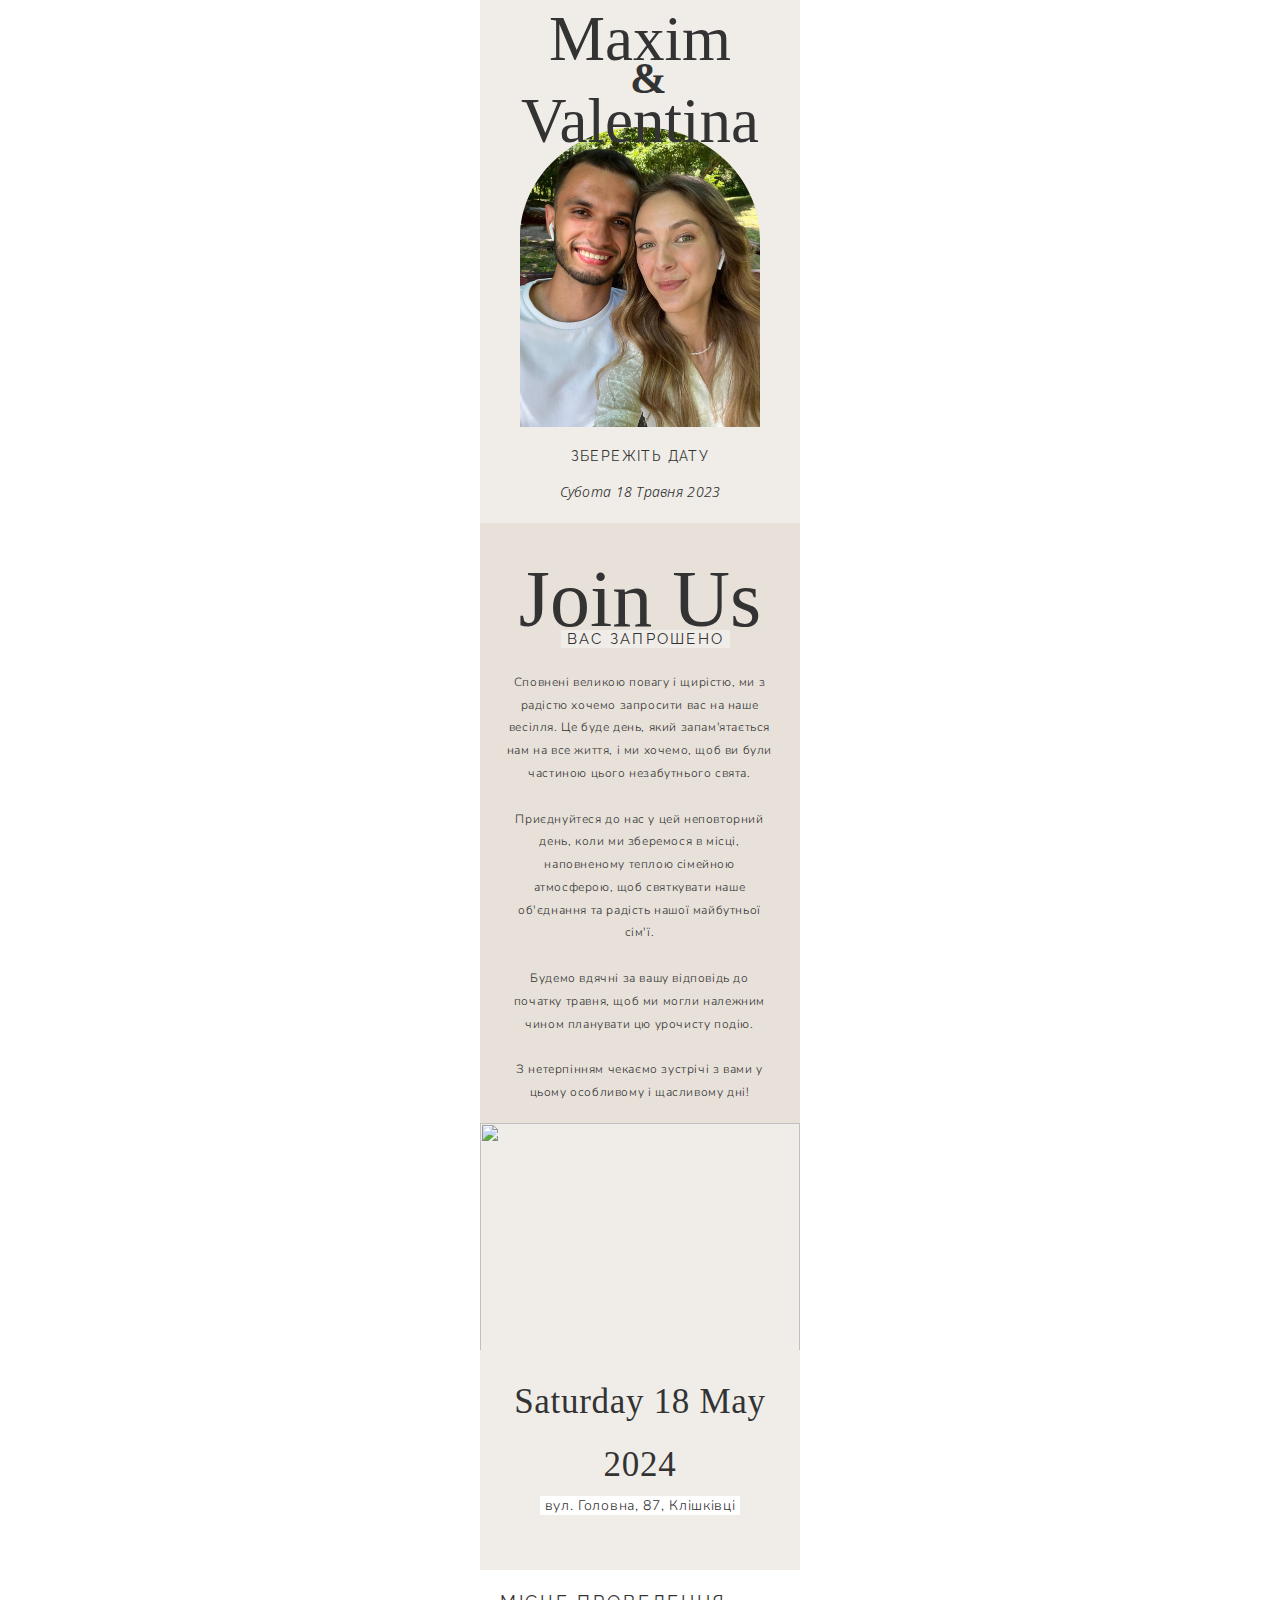
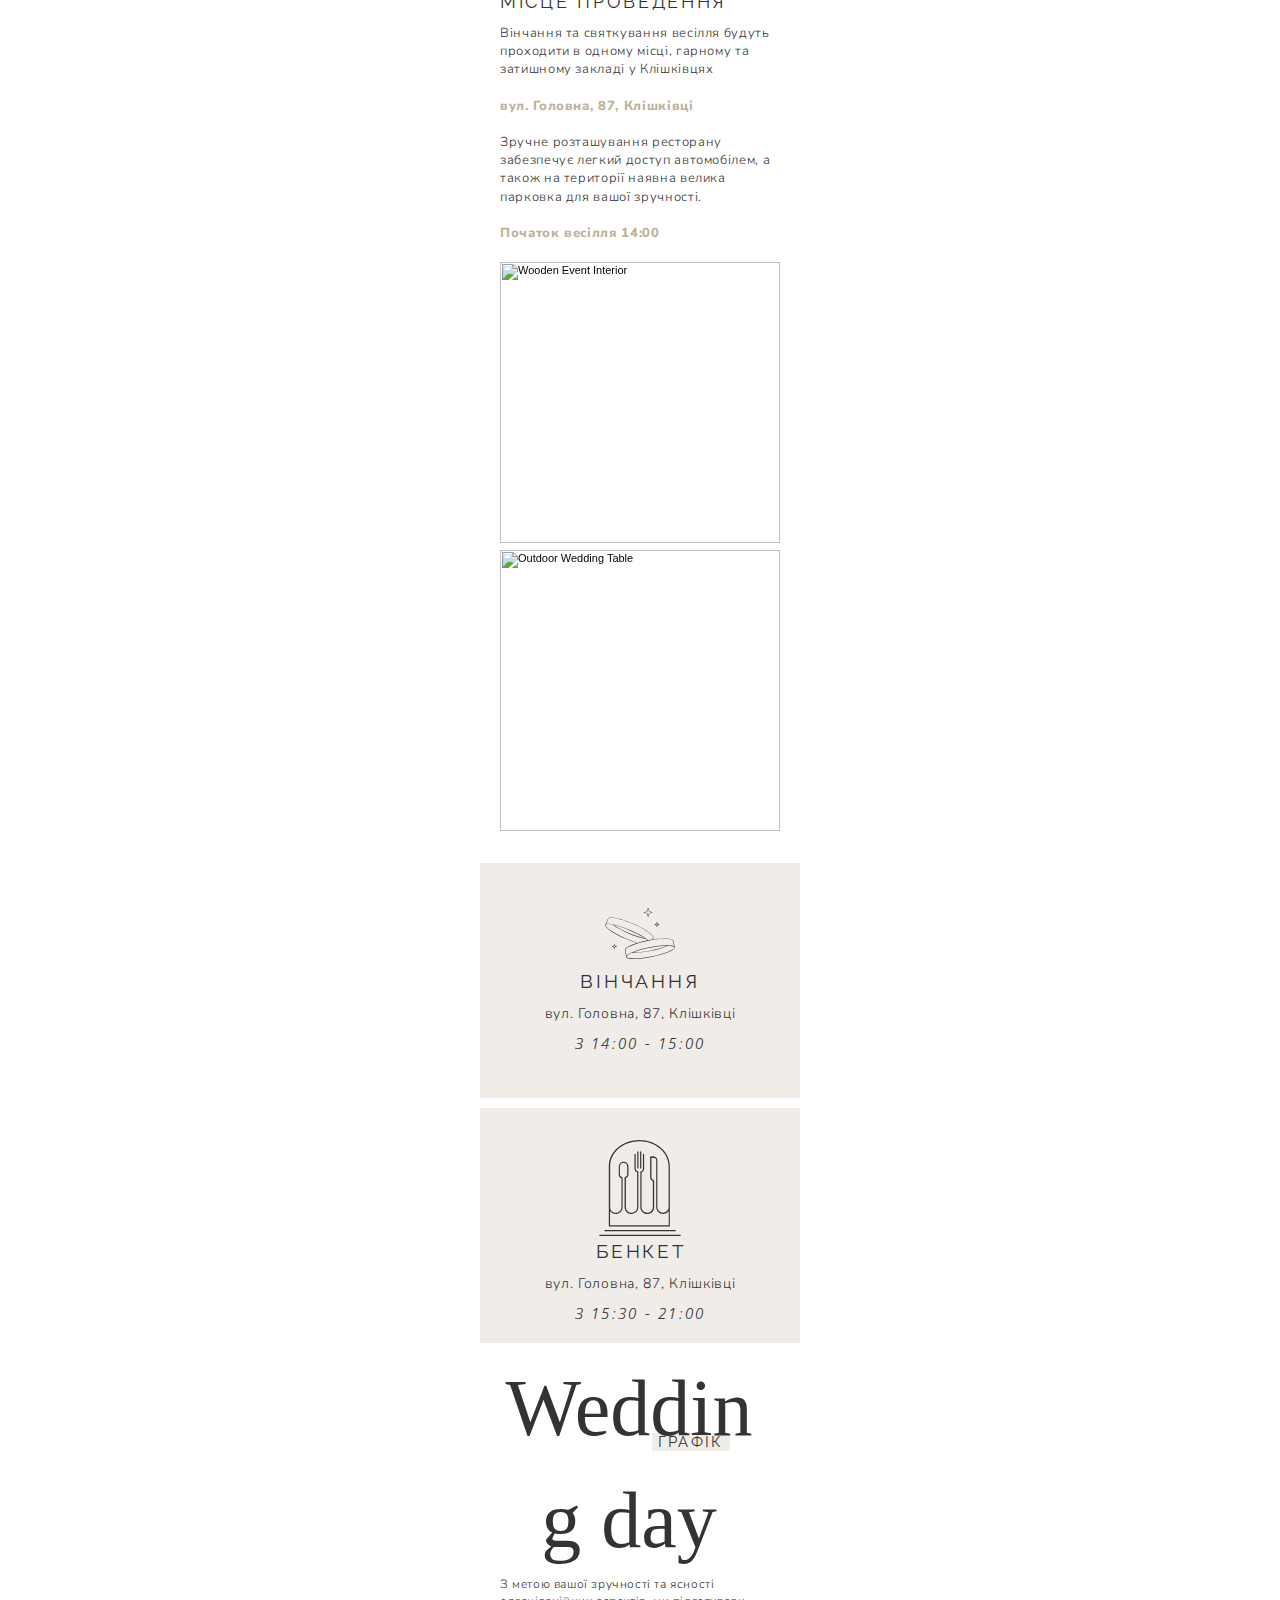
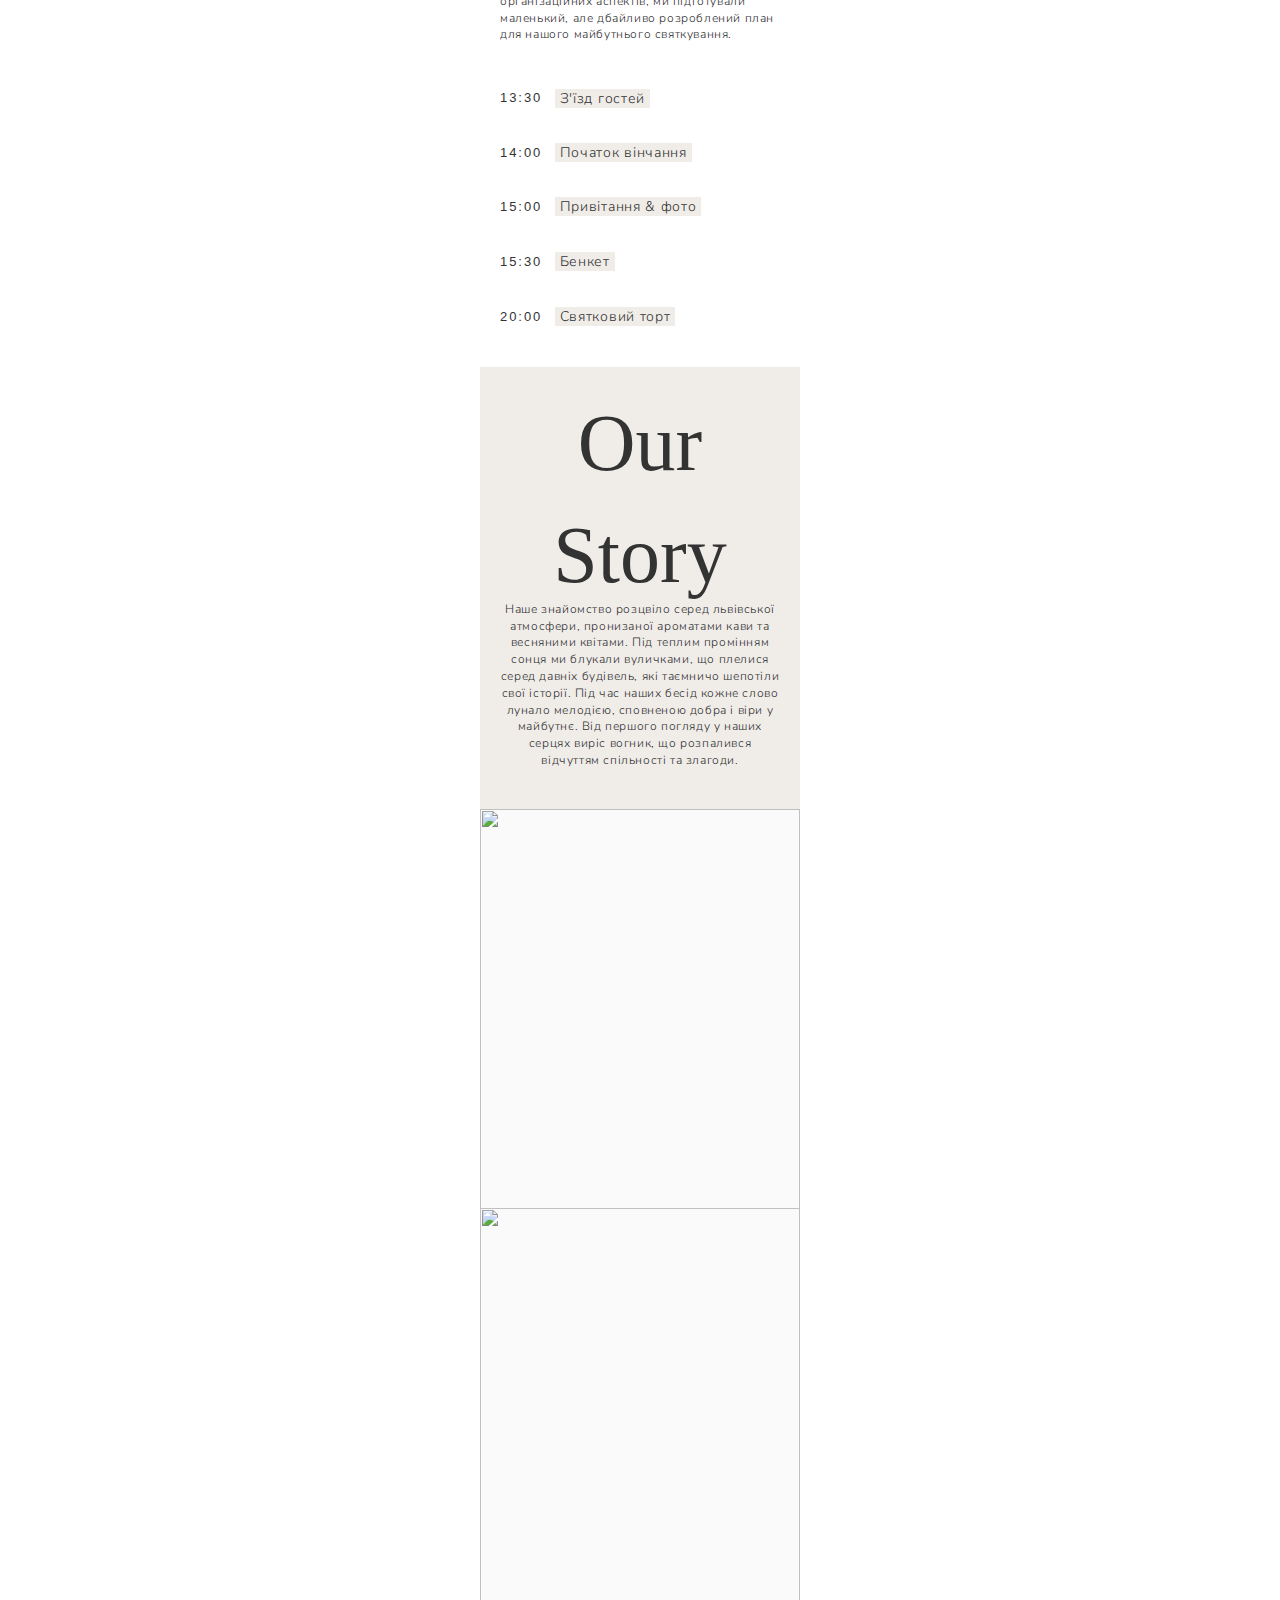
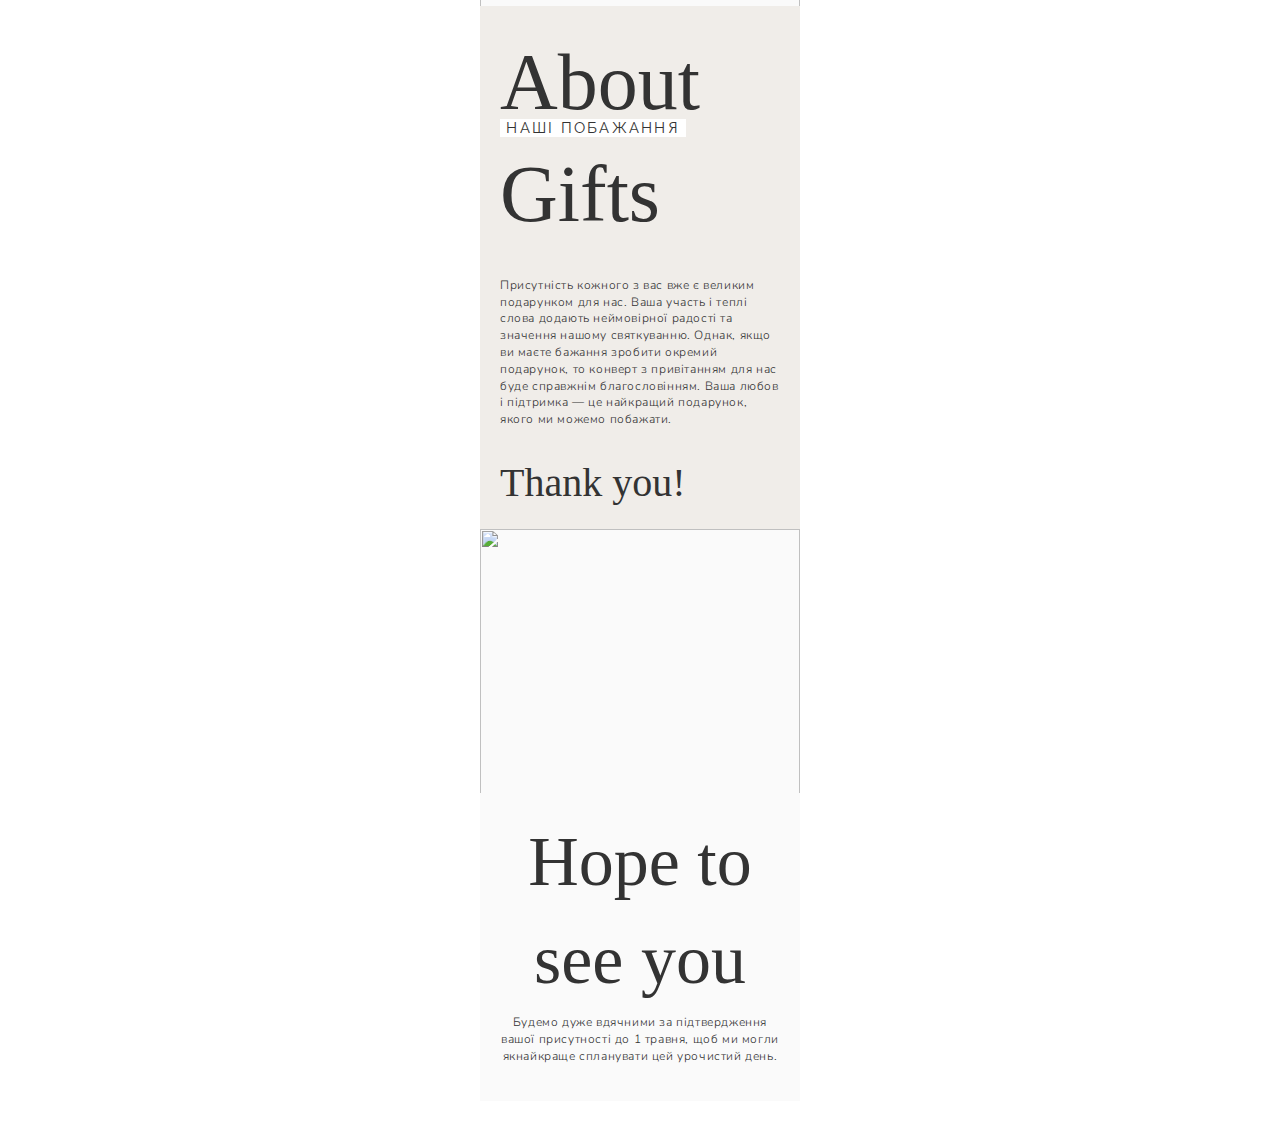
==== commit d29cabcf: "changes" ====
--- a/index.html
+++ b/index.html
@@ -7249,7 +7249,7 @@
       overflow: hidden !important
     }
   </style>
-  <title>Home | Eveandmarkwedding</title>
+  <title>Maxim and Valentina wedding</title>
 </head>
 
 <body class="device-mobile-optimized">
@@ -9819,7 +9819,7 @@
 
       #comp-lgaqsgv0 {
         width: 280px;
-        height: 80px;
+        height: 0px;
       }
 
       #comp-lgar6mmw {
@@ -12390,8 +12390,8 @@
                                                 class="c9GqVL QxJLC3 comp-kdfwglh9 wixui-rich-text"
                                                 data-testid="richTextElement">
                                                 <h2 class="font_0 wixui-rich-text__text" style="font-size:15px;"><span
-                                                    class="backcolor_16 wixui-rich-text__text ralewayFont">ВАС
-                                                    ЗАПРОШЕНО</span>
+                                                    class="backcolor_16 wixui-rich-text__text ralewayFont">&nbsp;ВАС
+                                                    ЗАПРОШЕНО&nbsp;</span>
                                                 </h2>
                                               </div>
                                               <div id="comp-lgaq9cse"
@@ -12545,11 +12545,7 @@
                                                 Клішківці&nbsp;
                                               </a></span></p>
                                         </div>
-                                        <div id="comp-lgaqsgv0" class="OQ8Tzd comp-lgaqsgv0"><iframe class="nKphmK"
-                                            title="Wix Countdown Clock" aria-label="Wix Countdown Clock" scrolling="no"
-                                            src="https://wixlabs-countdown.appspot.com/mobile?pageId=c1dmp&amp;compId=comp-lgaqsgv0&amp;viewerCompId=comp-lgaqsgv0&amp;siteRevision=60&amp;viewMode=site&amp;deviceType=mobile&amp;locale=en&amp;tz=Europe%2FBudapest&amp;regionalLanguage=en&amp;width=280&amp;height=80&amp;instance=pw_r0eDeEgM09HePRFquu39jnbtwRlKlCPI3OutpreE.[base64]&amp;currency=HUF&amp;currentCurrency=HUF&amp;commonConfig=%7B%22brand%22%3A%22wix%22%2C%22host%22%3A%22VIEWER%22%2C%22bsi%22%3A%22ed09d05a-8dd8-4bf7-8228-9a41861177b5%7C1%22%2C%22BSI%22%3A%22ed09d05a-8dd8-4bf7-8228-9a41861177b5%7C1%22%7D&amp;currentRoute=.%2F&amp;vsi=9537dbb7-bf0f-48f1-a062-9e349e71a2e1"
-                                            allowfullscreen="" allowtransparency="true" allowvr="true" frameborder="0"
-                                            allow="autoplay;camera;microphone;geolocation;vr"></iframe></div>
+                                        <div id="comp-lgaqsgv0" class="OQ8Tzd comp-lgaqsgv0"></div>
                                       </div>
                                     </div>
                                   </div>
@@ -12608,23 +12604,13 @@
                                                   Головна, 87,
                                                   Клішківці</span></span></a></p>
 
-                                          <p class="font_8 wixui-rich-text__text" style="font-size:13px;">&nbsp;</p>
-
-                                          <p class="font_8 wixui-rich-text__text" style="font-size:13px;">With its
-                                            stunning views and serene atmosphere, it's the perfect place to have your
-                                            special day. Our venue is easily accessible by car, with plenty of parking
-                                            available.</p>
-
-                                          <p class="font_8 wixui-rich-text__text" style="font-size:13px;">&nbsp;</p>
-
-                                          <p class="font_8 wixui-rich-text__text" style="font-size:13px;">We also
-                                            provide a shuttle service to and from the venue, ensuring that you and your
-                                            guests arrive in style and comfort.</p>
-
-                                          <p class="font_8 wixui-rich-text__text" style="font-size:13px;">&nbsp;</p>
-
-                                          <p class="font_8 wixui-rich-text__text" style="font-size:13px;">We look
-                                            forward to welcoming you this summer!</p>
+                                          <p class="font_8 wixui-rich-text__text nunitoSansFont"
+                                            style="font-size:13px;">&nbsp;</p>
+
+                                          <p class="font_8 wixui-rich-text__text nunitoSansFont"
+                                            style="font-size:13px;">Зручне
+                                            розташування ресторану забезпечує легкий доступ автомобілем, а також на
+                                            території наявна велика парковка для вашої зручності.</p>
 
                                           <p class="font_8 wixui-rich-text__text" style="font-size:13px;"><span
                                               class="wixGuard wixui-rich-text__text">​</span></p>
@@ -12632,7 +12618,8 @@
                                           <p class="font_8 wixui-rich-text__text" style="font-size:13px;"><span
                                               style="color:#BDB297;" class="wixui-rich-text__text"><span
                                                 style="font-family:helvetica-w01-bold,helvetica-w02-bold,helvetica-lt-w10-bold,sans-serif;"
-                                                class="wixui-rich-text__text">Wedding starts at 1 pm</span></span></p>
+                                                class="wixui-rich-text__text nunitoSansFont nunitoSansFontBold">Початок
+                                                весілля 14:00</span></span></p>
                                         </div>
                                         <div id="comp-lgariy5r" class="TWFxr5 ">
                                           <div class="comp-lgariy5r">
@@ -17056,7 +17043,7 @@
                                                     style="font-style:italic;" class="wixui-rich-text__text"><span
                                                       style="font-size:15px;"
                                                       class="wixui-rich-text__text openSansFont">З 15:30 -
-                                                      15:00</span></span></h1>
+                                                      21:00</span></span></h1>
                                               </div>
                                             </div>
                                           </div>
@@ -17106,7 +17093,7 @@
                                                 data-testid="richTextElement">
                                                 <h1 class="font_0 wixui-rich-text__text"
                                                   style="text-align:center; font-size:15px;"><span
-                                                    class="backcolor_16 wixui-rich-text__text ralewayFont">ГРАФІК</span>
+                                                    class="backcolor_16 wixui-rich-text__text ralewayFont">&nbsp;ГРАФІК&nbsp;</span>
                                                 </h1>
                                               </div>
                                               <div id="comp-lgatnzvr"
@@ -17156,33 +17143,34 @@
                                           data-testid="richTextElement">
                                           <p class="font_8 wixui-rich-text__text" style="font-size:14px;"><span
                                               class="color_15 wixui-rich-text__text"><span
-                                                class="backcolor_16 wixui-rich-text__text nunitoSansFont">З'їзд
-                                                гостей</span></span>
+                                                class="backcolor_16 wixui-rich-text__text nunitoSansFont">&nbsp;З'їзд
+                                                гостей&nbsp;</span></span>
                                           </p>
                                         </div>
                                         <div id="comp-lgau515t" class="c9GqVL QxJLC3 comp-lgau515t wixui-rich-text"
                                           data-testid="richTextElement">
                                           <p class="font_8 wixui-rich-text__text" style="font-size:14px;"><span
-                                              class="backcolor_16 wixui-rich-text__text nunitoSansFont">Початок
-                                              вінчання</span></p>
+                                              class="backcolor_16 wixui-rich-text__text nunitoSansFont">&nbsp;Початок
+                                              вінчання&nbsp;</span></p>
                                         </div>
                                         <div id="comp-lgau6ced" class="c9GqVL QxJLC3 comp-lgau6ced wixui-rich-text"
                                           data-testid="richTextElement">
                                           <p class="font_8 wixui-rich-text__text" style="font-size:14px;"><span
-                                              class="backcolor_16 wixui-rich-text__text nunitoSansFont">Привітання &
-                                              фото</span></p>
+                                              class="backcolor_16 wixui-rich-text__text nunitoSansFont">&nbsp;Привітання
+                                              &
+                                              фото&nbsp;</span></p>
                                         </div>
                                         <div id="comp-lgau6s5h" class="c9GqVL QxJLC3 comp-lgau6s5h wixui-rich-text"
                                           data-testid="richTextElement">
                                           <p class="font_8 wixui-rich-text__text" style="font-size:14px;"><span
-                                              class="backcolor_16 wixui-rich-text__text nunitoSansFont">Бенкет</span>
+                                              class="backcolor_16 wixui-rich-text__text nunitoSansFont">&nbsp;Бенкет&nbsp;</span>
                                           </p>
                                         </div>
                                         <div id="comp-lgau7wak" class="c9GqVL QxJLC3 comp-lgau7wak wixui-rich-text"
                                           data-testid="richTextElement">
                                           <p class="font_8 wixui-rich-text__text" style="font-size:14px;"><span
-                                              class="backcolor_16 wixui-rich-text__text nunitoSansFont">Святковий
-                                              торт</span></p>
+                                              class="backcolor_16 wixui-rich-text__text nunitoSansFont">&nbsp;Святковий
+                                              торт&nbsp;</span></p>
                                         </div>
                                       </div>
                                     </div>
@@ -17328,8 +17316,8 @@
                                                 class="c9GqVL QxJLC3 comp-lgax28z5 wixui-rich-text"
                                                 data-testid="richTextElement">
                                                 <h1 class="font_0 wixui-rich-text__text" style="font-size:15px;"><span
-                                                    class="backcolor_11 wixui-rich-text__text ralewayFont">НАШІ
-                                                    ПОБАЖАННЯ</span></h1>
+                                                    class="backcolor_11 wixui-rich-text__text ralewayFont">&nbsp;НАШІ
+                                                    ПОБАЖАННЯ&nbsp;</span></h1>
                                               </div>
                                               <div id="comp-lgax28zf"
                                                 class="c9GqVL QxJLC3 comp-lgax28zf wixui-rich-text"
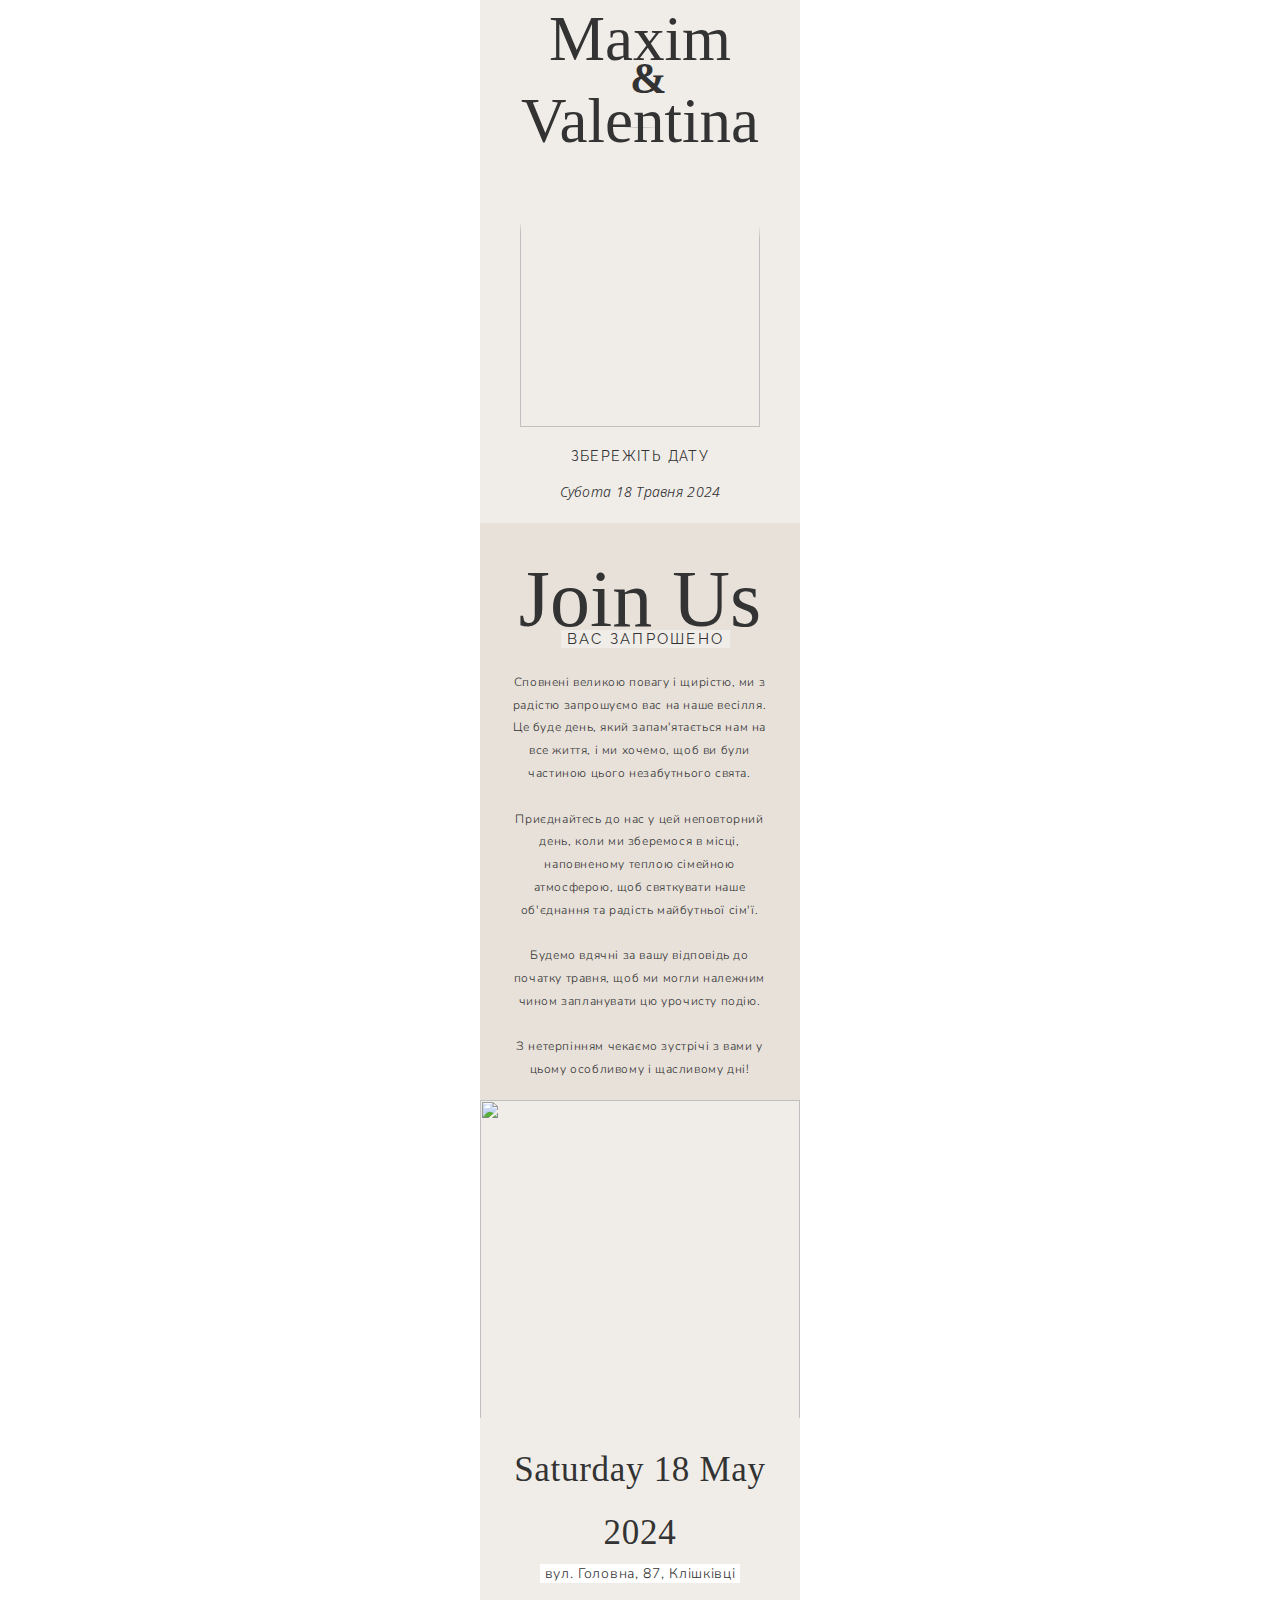
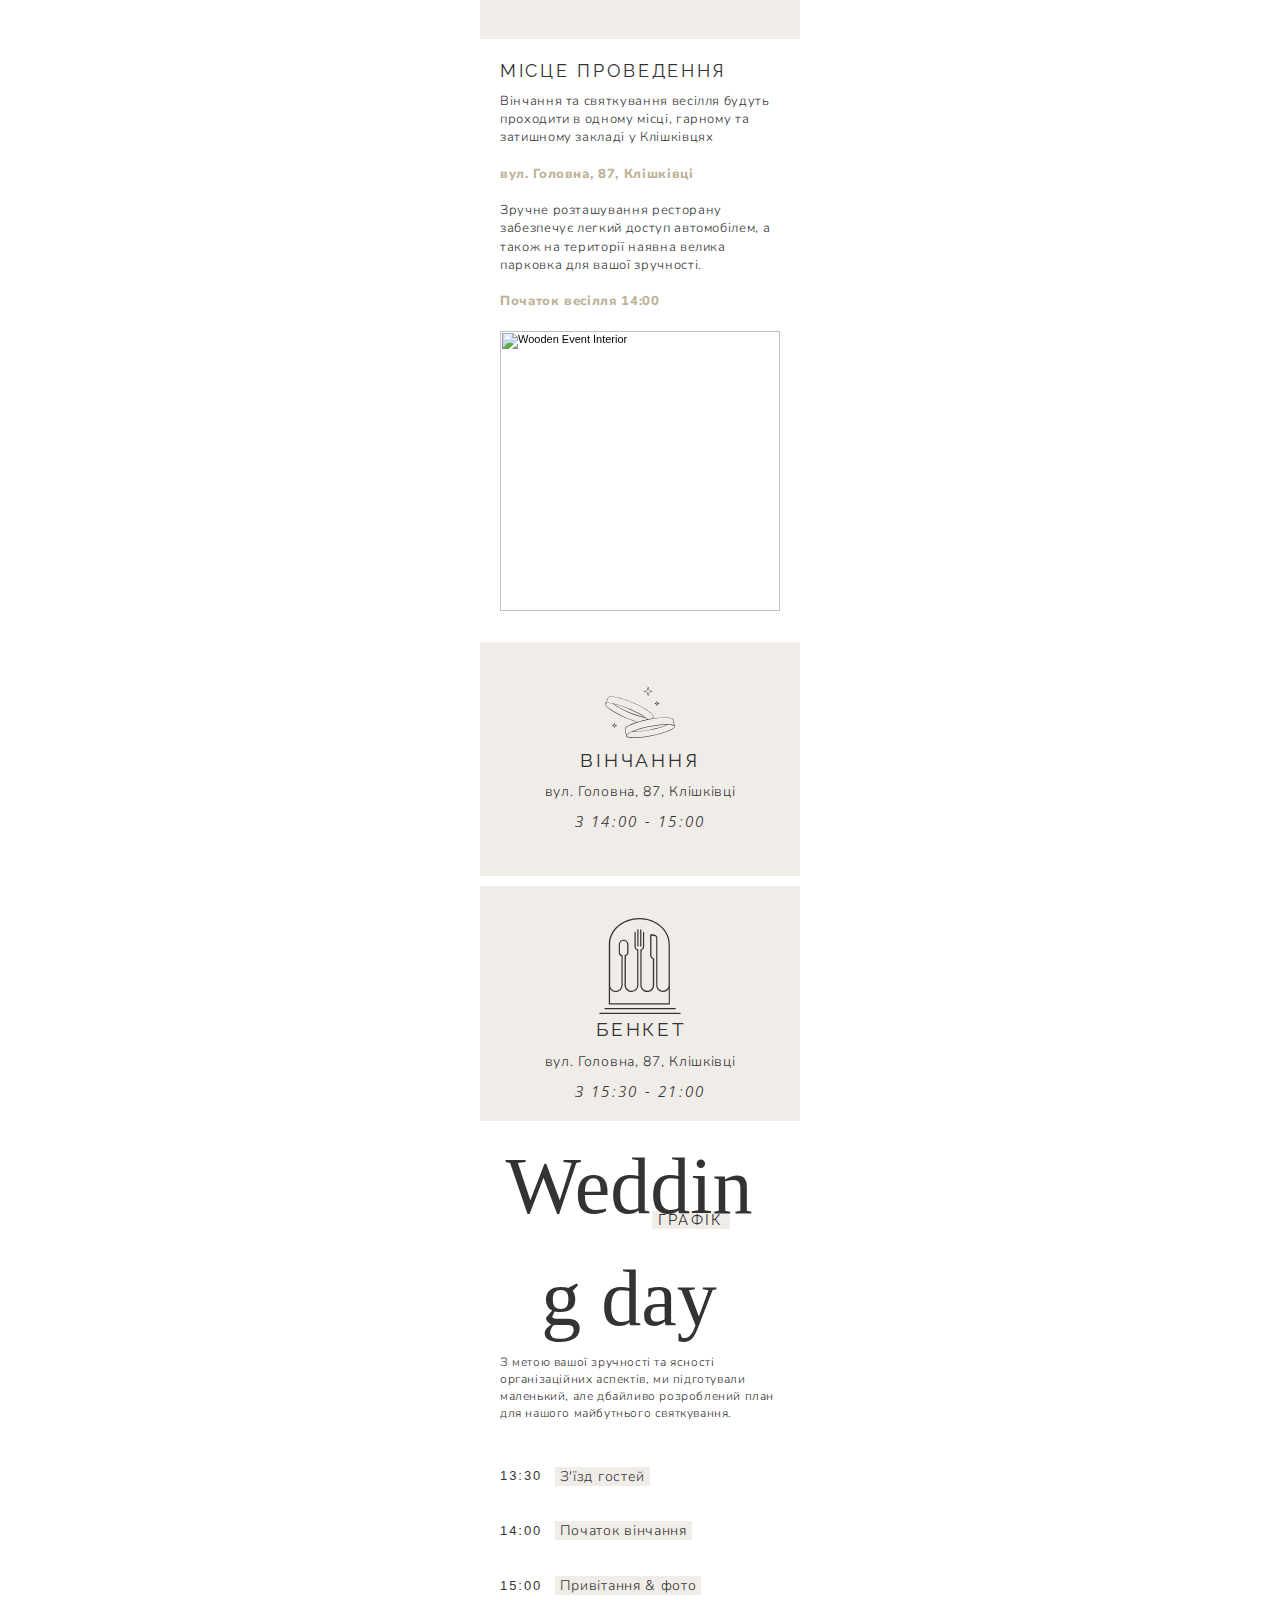
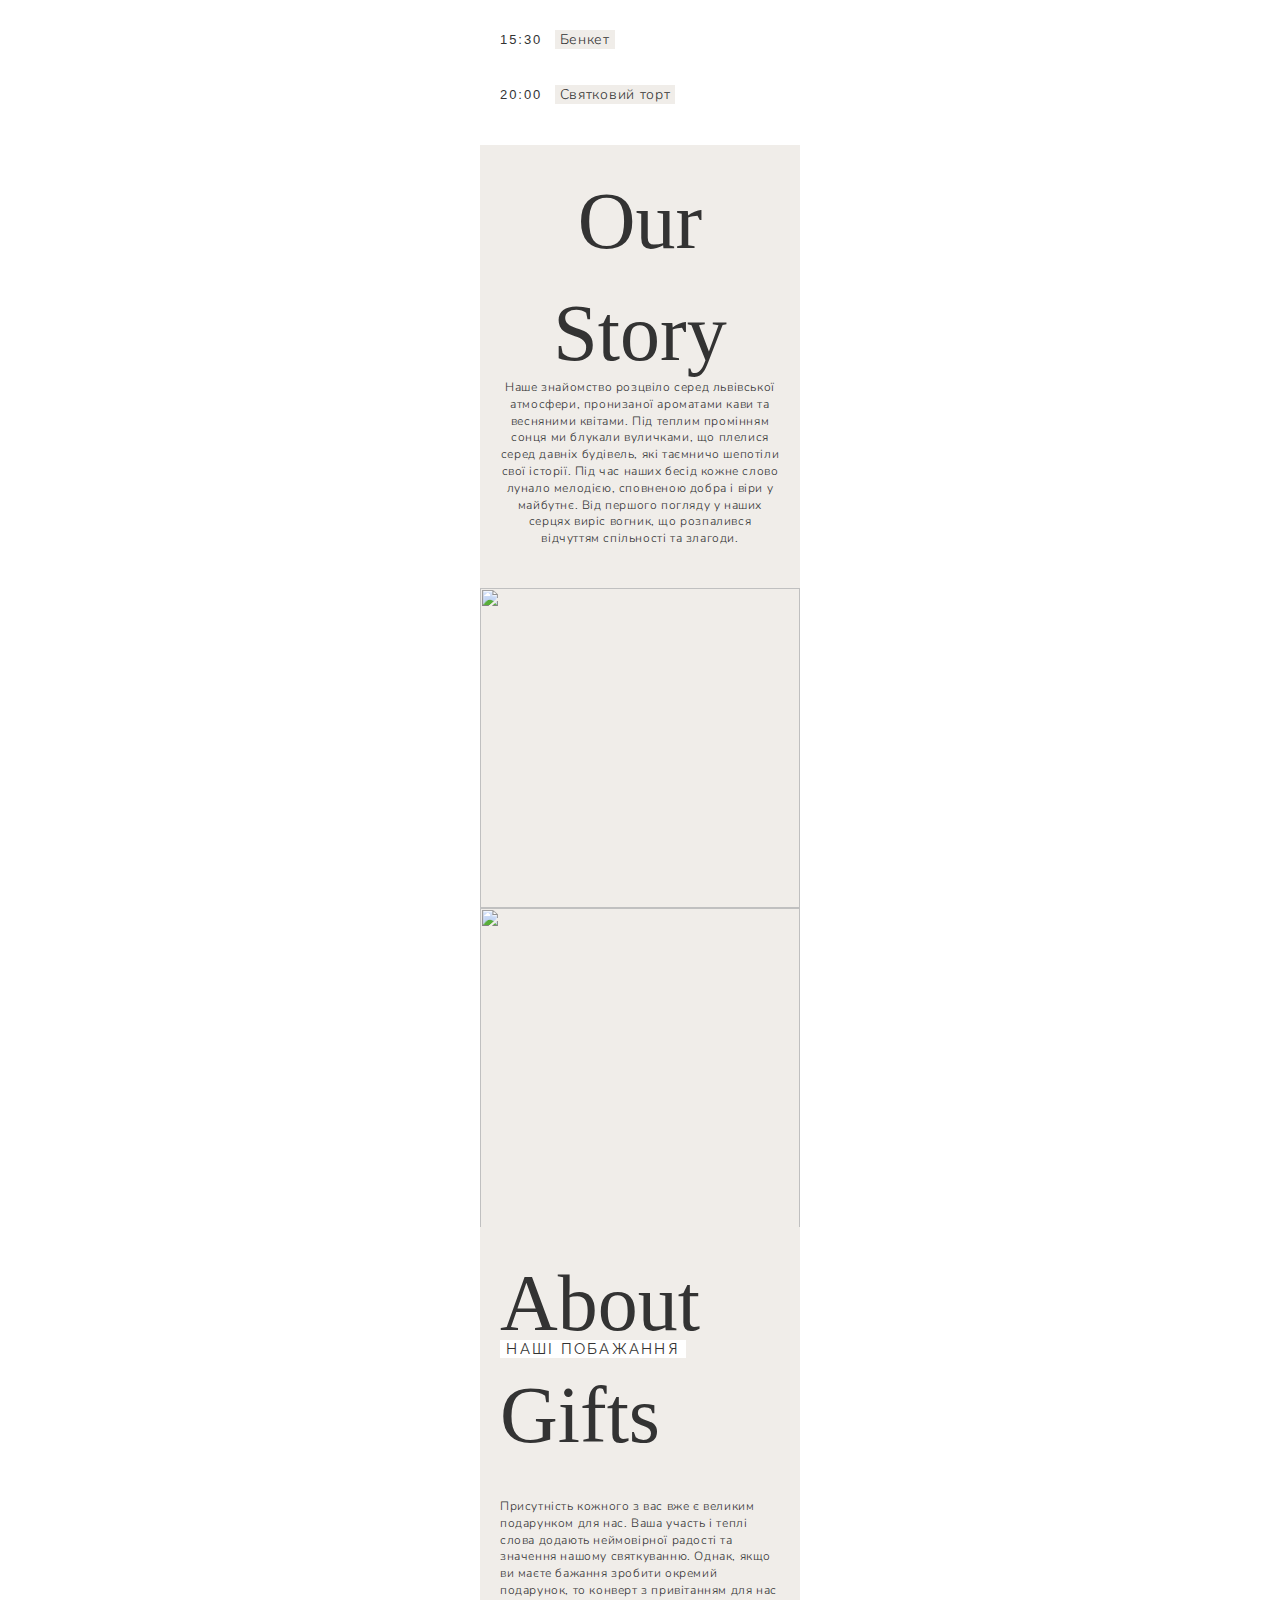
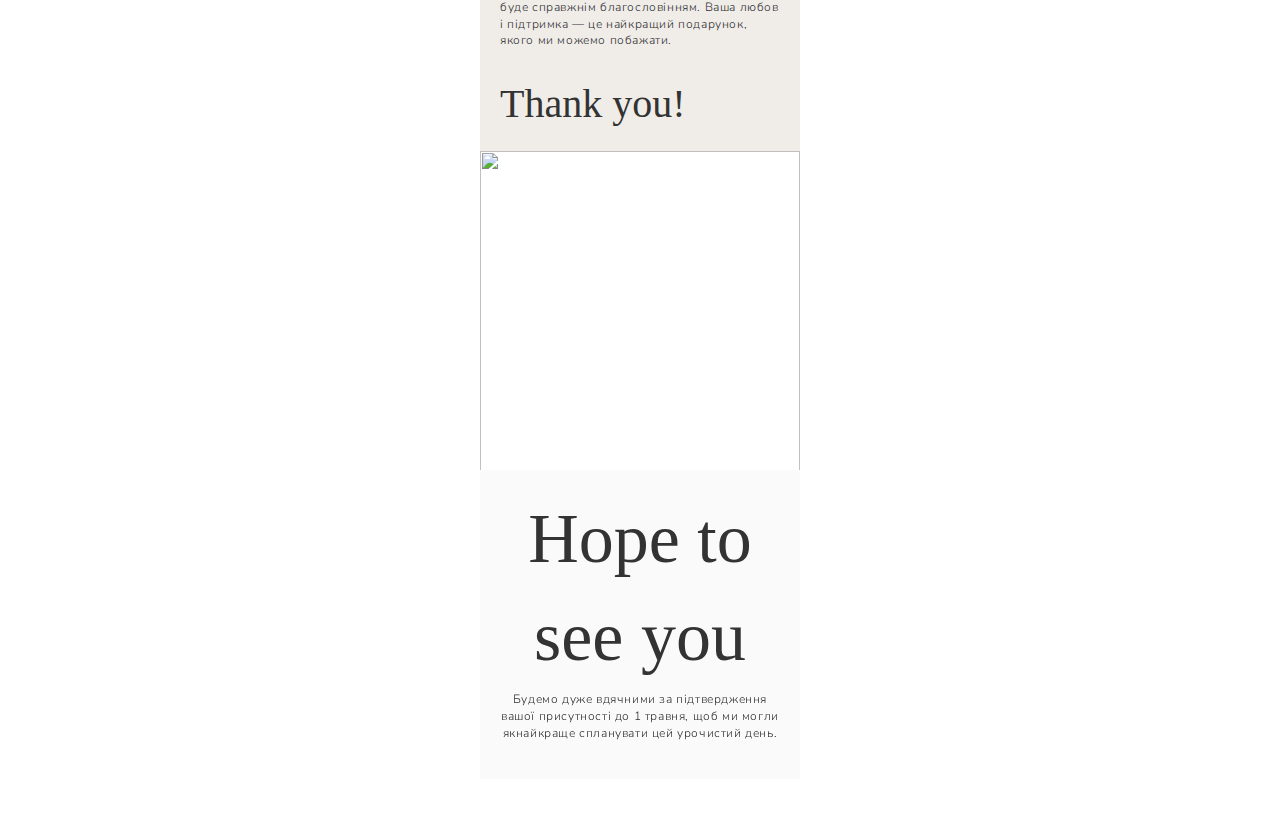
==== commit f3057482: "changes" ====
--- a/index.html
+++ b/index.html
@@ -12281,10 +12281,10 @@
                                           </svg>
                                           <div data-testid="linkElement" class="j7pOnl">
                                             <wow-image id="img_comp-lgalpeuy" class="HlRz5e BI8PVQ"
-                                              data-bg-effect-name="" data-has-ssr-src="" data-src="./images/image2.jpg">
-                                              <img src="./images/image2.jpg" alt=""
+                                              data-bg-effect-name="" data-has-ssr-src="" data-src="https://i.ibb.co/GF3TSCQ/ava.png">
+                                              <img src="https://i.ibb.co/GF3TSCQ/ava.png" alt=""
                                                 style="width:240px;height:300px;object-fit:cover" width="240"
-                                                height="300" srcset="./images/image2.jpg" fetchpriority="high">
+                                                height="300" srcset="https://i.ibb.co/GF3TSCQ/ava.png" fetchpriority="high">
                                             </wow-image>
                                           </div>
                                         </div>
@@ -12341,7 +12341,7 @@
                                                     class="wixui-rich-text__text"><span style="font-style:italic;"
                                                       class="wixui-rich-text__text"><span style="letter-spacing:0.02em;"
                                                         class="wixui-rich-text__text openSansFont">Субота 18 Травня
-                                                        2023</span></span></span></p>
+                                                        2024</span></span></span></p>
                                               </div>
                                             </div>
                                           </div>
@@ -12411,7 +12411,7 @@
                                                 style="font-family:helvetica-w01-light,helvetica-w02-light,sans-serif;"
                                                 class="wixui-rich-text__text"><span style="letter-spacing:0.05em;"
                                                   class="wixui-rich-text__text nunitoSansFont">Сповнені великою повагу і
-                                                  щирістю, ми з радістю хочемо запросити вас на наше
+                                                  щирістю, ми з радістю запрошуємо вас на наше
                                                   весілля. Це буде день, який запам'ятається нам на все життя, і ми
                                                   хочемо, щоб ви були частиною цього незабутнього
                                                   свята.</span></span></span>
@@ -12425,9 +12425,9 @@
                                               style="font-size:12px;" class="wixui-rich-text__text"><span
                                                 style="font-family:helvetica-w01-light,helvetica-w02-light,sans-serif;"
                                                 class="wixui-rich-text__text"><span style="letter-spacing:0.05em;"
-                                                  class="wixui-rich-text__text nunitoSansFont">Приєднуйтеся до нас у цей
+                                                  class="wixui-rich-text__text nunitoSansFont">Приєднайтесь до нас у цей
                                                   неповторний день, коли ми зберемося в місці, наповненому теплою
-                                                  сімейною атмосферою, щоб святкувати наше об'єднання та радість нашої
+                                                  сімейною атмосферою, щоб святкувати наше об'єднання та радість
                                                   майбутньої сім'ї.
                                                 </span></span></span></p>
 
@@ -12446,7 +12446,7 @@
                                                 style="font-family:helvetica-w01-light,helvetica-w02-light,sans-serif;"
                                                 class="wixui-rich-text__text"><span style="letter-spacing:0.05em;"
                                                   class="wixui-rich-text__text nunitoSansFont">Будемо вдячні за вашу
-                                                  відповідь до початку травня, щоб ми могли належним чином планувати цю
+                                                  відповідь до початку травня, щоб ми могли належним чином запланувати цю
                                                   урочисту подію.
 
                                                 </span></span></span></p>
@@ -12474,26 +12474,7 @@
                                       </div>
                                     </div>
                                   </div>
-                                  <div id="comp-kdfwglhj1" class="comp-kdfwglhj1 YzqVVZ wixui-column-strip__column">
-                                    <div id="bgLayers_comp-kdfwglhj1" data-hook="bgLayers" data-motion-part="BG_LAYER"
-                                      class="MW5IWV">
-                                      <div data-testid="colorUnderlay" class="LWbAav Kv1aVt"></div>
-                                      <div id="bgMedia_comp-kdfwglhj1" data-motion-part="BG_MEDIA" class="VgO9Yg">
-                                        <wow-image id="img_comp-kdfwglhj1" class="HlRz5e Kv1aVt dLPlxY mNGsUM bgImage"
-                                          data-image-info="{&quot;containerId&quot;:&quot;comp-kdfwglhj1&quot;,&quot;alignType&quot;:&quot;center&quot;,&quot;displayMode&quot;:&quot;fill&quot;,&quot;targetWidth&quot;:320,&quot;targetHeight&quot;:229,&quot;isLQIP&quot;:true,&quot;imageData&quot;:{&quot;width&quot;:2000,&quot;height&quot;:3000,&quot;uri&quot;:&quot;819c55_6691795616b149bb8d280974ab04ba04~mv2.jpg&quot;,&quot;name&quot;:&quot;&quot;,&quot;displayMode&quot;:&quot;fill&quot;}}"
-                                          data-bg-effect-name="" data-has-ssr-src="true"><img
-                                            src="https://static.wixstatic.com/media/819c55_6691795616b149bb8d280974ab04ba04~mv2.jpg/v1/fill/w_360,h_258,al_c,q_80,usm_0.66_1.00_0.01,enc_auto/819c55_6691795616b149bb8d280974ab04ba04~mv2.jpg"
-                                            alt=""
-                                            style="width:100%;height:100%;object-fit:cover;object-position:50% 50%"
-                                            width="320" height="229"></wow-image>
-                                      </div>
-                                    </div>
-                                    <div data-mesh-id="comp-kdfwglhj1inlineContent" data-testid="inline-content"
-                                      class="">
-                                      <div data-mesh-id="comp-kdfwglhj1inlineContent-gridContainer"
-                                        data-testid="mesh-container-content"></div>
-                                    </div>
-                                  </div>
+                                  <image src="https://i.ibb.co/841SwNd/photo1.jpg" width="320px" />
                                 </div>
                               </section>
                             </div>
@@ -16791,7 +16772,7 @@
                                                   <div class="pro-gallery-parent-container" role="region">
                                                     <div id="pro-gallery-container-comp-lgariy5r"
                                                       class="pro-gallery inline-styles  ltr "
-                                                      style="height: 572.13px; overflow-x: hidden;">
+                                                      style="height: 282.13px; overflow-x: hidden;">
                                                       <div id="pro-gallery-margin-container-comp-lgariy5r"
                                                         class="pro-gallery-margin-container"
                                                         style="margin: 0px; height: 1144.27px; width: 280.271px; overflow: visible; position: relative;">
@@ -16826,44 +16807,6 @@
                                                                       data-hook="gallery-item-image-img" data-idx="0"
                                                                       src="https://i.pinimg.com/564x/53/da/6f/53da6f376b4324518b4abf44b2252104.jpg"
                                                                       alt="Wooden Event Interior" loading="eager"
-                                                                      style="width: 280.271px; height: 280.271px; user-select: none;">
-                                                                  </picture>
-                                                                </div>
-                                                              </div>
-                                                            </div>
-                                                          </div>
-                                                        </div>
-                                                        <div data-id="17390d3e-74a8-42a1-9fd0-aae3ce6a1475"
-                                                          class="item-link-wrapper" data-idx="1"
-                                                          data-hook="item-link-wrapper" tabindex="-1">
-                                                          <div
-                                                            class="gallery-item-container item-container-regular has-custom-focus visible clickable hide-hover pro-gallery-mobile-indicator"
-                                                            id="pgi17390d3e74a842a19fd0aae3ce6a1475_1" tabindex="-1"
-                                                            aria-label="Outdoor Wedding Table"
-                                                            data-hash="17390d3e-74a8-42a1-9fd0-aae3ce6a1475"
-                                                            data-id="17390d3e-74a8-42a1-9fd0-aae3ce6a1475" data-idx="1"
-                                                            role="button" data-hook="item-container"
-                                                            style="position: absolute; inset: 288px auto auto 0px; margin: 0px; width: 280.271px; height: 280.271px; overflow: hidden; transition: opacity 0.2s ease 0s; opacity: 1; display: block;">
-                                                            <div>
-                                                              <div data-hook="item-wrapper"
-                                                                class="gallery-item-wrapper visible cube-type-fill [object Object]"
-                                                                id="item-wrapper-17390d3e-74a8-42a1-9fd0-aae3ce6a1475"
-                                                                style="height: 280.271px; width: 280.271px; margin: 0px;">
-                                                                <div
-                                                                  class="gallery-item-content item-content-regular image-item gallery-item-visible gallery-item gallery-item-preloaded  load-with-color image-loaded "
-                                                                  data-hook="image-item"
-                                                                  style="width: 280.271px; height: 280.271px; margin-top: 0px; margin-left: 0px;">
-                                                                  <picture>
-                                                                    <source
-                                                                      srcset="https://i.pinimg.com/564x/1f/85/69/1f8569e58bb0cf1f93991fb252789e82.jpg"
-                                                                      type="image/webp">
-                                                                    <source
-                                                                      srcset="https://i.pinimg.com/564x/1f/85/69/1f8569e58bb0cf1f93991fb252789e82.jpg"
-                                                                      type="image/jpeg"><img
-                                                                      class="gallery-item-visible gallery-item gallery-item-preloaded"
-                                                                      data-hook="gallery-item-image-img" data-idx="1"
-                                                                      src="https://i.pinimg.com/564x/1f/85/69/1f8569e58bb0cf1f93991fb252789e82.jpg"
-                                                                      alt="Outdoor Wedding Table" loading="eager"
                                                                       style="width: 280.271px; height: 280.271px; user-select: none;">
                                                                   </picture>
                                                                 </div>
@@ -17229,53 +17172,8 @@
                                 </div>
                               </section>
                               <section id="comp-lgawmgub" class="comp-lgawmgub CohWsy wixui-column-strip">
-                                <div id="bgLayers_comp-lgawmgub" data-hook="bgLayers" data-motion-part="BG_LAYER"
-                                  class="if7Vw2">
-                                  <div data-testid="colorUnderlay" class="tcElKx i1tH8h"></div>
-                                  <div id="bgMedia_comp-lgawmgub" data-motion-part="BG_MEDIA" class="wG8dni"></div>
-                                </div>
-                                <div data-testid="columns" class="V5AUxf">
-                                  <div id="comp-lgawmgve" class="comp-lgawmgve YzqVVZ wixui-column-strip__column">
-                                    <div id="bgLayers_comp-lgawmgve" data-hook="bgLayers" data-motion-part="BG_LAYER"
-                                      class="MW5IWV">
-                                      <div data-testid="colorUnderlay" class="LWbAav Kv1aVt"></div>
-                                      <div id="bgMedia_comp-lgawmgve" data-motion-part="BG_MEDIA" class="VgO9Yg">
-                                        <wow-image id="img_comp-lgawmgve" class="HlRz5e Kv1aVt dLPlxY mNGsUM bgImage"
-                                          data-image-info="{&quot;containerId&quot;:&quot;comp-lgawmgve&quot;,&quot;alignType&quot;:&quot;center&quot;,&quot;displayMode&quot;:&quot;fill&quot;,&quot;targetWidth&quot;:320,&quot;targetHeight&quot;:400,&quot;isLQIP&quot;:true,&quot;imageData&quot;:{&quot;width&quot;:2000,&quot;height&quot;:3000,&quot;uri&quot;:&quot;819c55_06286b1a6e474dcdaa80dfa2db8dbc0b~mv2.jpg&quot;,&quot;name&quot;:&quot;&quot;,&quot;displayMode&quot;:&quot;fill&quot;}}"
-                                          data-bg-effect-name="" data-has-ssr-src="true"><img
-                                            src="https://i.pinimg.com/564x/57/cc/55/57cc55b727c77f3fd0e7755fc3b3dc7f.jpg"
-                                            alt=""
-                                            style="width:100%;height:100%;object-fit:cover;object-position:50% 50%"
-                                            width="320" height="400"></wow-image>
-                                      </div>
-                                    </div>
-                                    <div data-mesh-id="comp-lgawmgveinlineContent" data-testid="inline-content"
-                                      class="">
-                                      <div data-mesh-id="comp-lgawmgveinlineContent-gridContainer"
-                                        data-testid="mesh-container-content"></div>
-                                    </div>
-                                  </div>
-                                  <div id="comp-lgawmn06" class="comp-lgawmn06 YzqVVZ wixui-column-strip__column">
-                                    <div id="bgLayers_comp-lgawmn06" data-hook="bgLayers" data-motion-part="BG_LAYER"
-                                      class="MW5IWV">
-                                      <div data-testid="colorUnderlay" class="LWbAav Kv1aVt"></div>
-                                      <div id="bgMedia_comp-lgawmn06" data-motion-part="BG_MEDIA" class="VgO9Yg">
-                                        <wow-image id="img_comp-lgawmn06" class="HlRz5e Kv1aVt dLPlxY mNGsUM bgImage"
-                                          data-image-info="{&quot;containerId&quot;:&quot;comp-lgawmn06&quot;,&quot;alignType&quot;:&quot;center&quot;,&quot;displayMode&quot;:&quot;fill&quot;,&quot;targetWidth&quot;:320,&quot;targetHeight&quot;:400,&quot;isLQIP&quot;:true,&quot;imageData&quot;:{&quot;width&quot;:1571,&quot;height&quot;:1296,&quot;uri&quot;:&quot;819c55_bb77a4204e7b45c9b8b52c5e9680ca24~mv2.jpg&quot;,&quot;name&quot;:&quot;&quot;,&quot;displayMode&quot;:&quot;fill&quot;}}"
-                                          data-bg-effect-name="" data-has-ssr-src="true"><img
-                                            src="https://i.pinimg.com/564x/f8/b3/f2/f8b3f2a8d570f33c6d1a9340d2190a9b.jpg"
-                                            alt=""
-                                            style="width:100%;height:100%;object-fit:cover;object-position:50% 50%"
-                                            width="320" height="400"></wow-image>
-                                      </div>
-                                    </div>
-                                    <div data-mesh-id="comp-lgawmn06inlineContent" data-testid="inline-content"
-                                      class="">
-                                      <div data-mesh-id="comp-lgawmn06inlineContent-gridContainer"
-                                        data-testid="mesh-container-content"></div>
-                                    </div>
-                                  </div>
-                                </div>
+                                <image src="https://i.ibb.co/YTPXGvs/photo2.jpg" width="320px" />
+                                <image src="https://i.ibb.co/TT2fbm5/photo3.jpg" width="320px" />
                               </section>
                             </div>
                           </div>
@@ -17367,28 +17265,7 @@
                                   <div data-testid="colorUnderlay" class="tcElKx i1tH8h"></div>
                                   <div id="bgMedia_comp-lgay0j8t" data-motion-part="BG_MEDIA" class="wG8dni"></div>
                                 </div>
-                                <div data-testid="columns" class="V5AUxf">
-                                  <div id="comp-lgay0ja5" class="comp-lgay0ja5 YzqVVZ wixui-column-strip__column">
-                                    <div id="bgLayers_comp-lgay0ja5" data-hook="bgLayers" data-motion-part="BG_LAYER"
-                                      class="MW5IWV">
-                                      <div data-testid="colorUnderlay" class="LWbAav Kv1aVt"></div>
-                                      <div id="bgMedia_comp-lgay0ja5" data-motion-part="BG_MEDIA" class="VgO9Yg">
-                                        <wow-image id="img_comp-lgay0ja5" class="HlRz5e Kv1aVt dLPlxY mNGsUM bgImage"
-                                          data-image-info="{&quot;containerId&quot;:&quot;comp-lgay0ja5&quot;,&quot;alignType&quot;:&quot;center&quot;,&quot;displayMode&quot;:&quot;fill&quot;,&quot;targetWidth&quot;:320,&quot;targetHeight&quot;:266,&quot;isLQIP&quot;:true,&quot;imageData&quot;:{&quot;width&quot;:3000,&quot;height&quot;:1996,&quot;uri&quot;:&quot;819c55_8234e3481c91487bb8b8e260f6f190ff~mv2.jpg&quot;,&quot;name&quot;:&quot;&quot;,&quot;displayMode&quot;:&quot;fill&quot;}}"
-                                          data-bg-effect-name="" data-has-ssr-src="true"><img
-                                            src="https://i.pinimg.com/564x/cf/bc/12/cfbc122b7e92ae606a82e28a59bdbc54.jpg"
-                                            alt=""
-                                            style="width:100%;height:100%;object-fit:cover;object-position:50% 50%"
-                                            width="320" height="266"></wow-image>
-                                      </div>
-                                    </div>
-                                    <div data-mesh-id="comp-lgay0ja5inlineContent" data-testid="inline-content"
-                                      class="">
-                                      <div data-mesh-id="comp-lgay0ja5inlineContent-gridContainer"
-                                        data-testid="mesh-container-content"></div>
-                                    </div>
-                                  </div>
-                                </div>
+                                <image src="https://i.ibb.co/bWyBqDq/hands.jpg" width="320px"/>
                               </section>
                             </div>
                           </div>
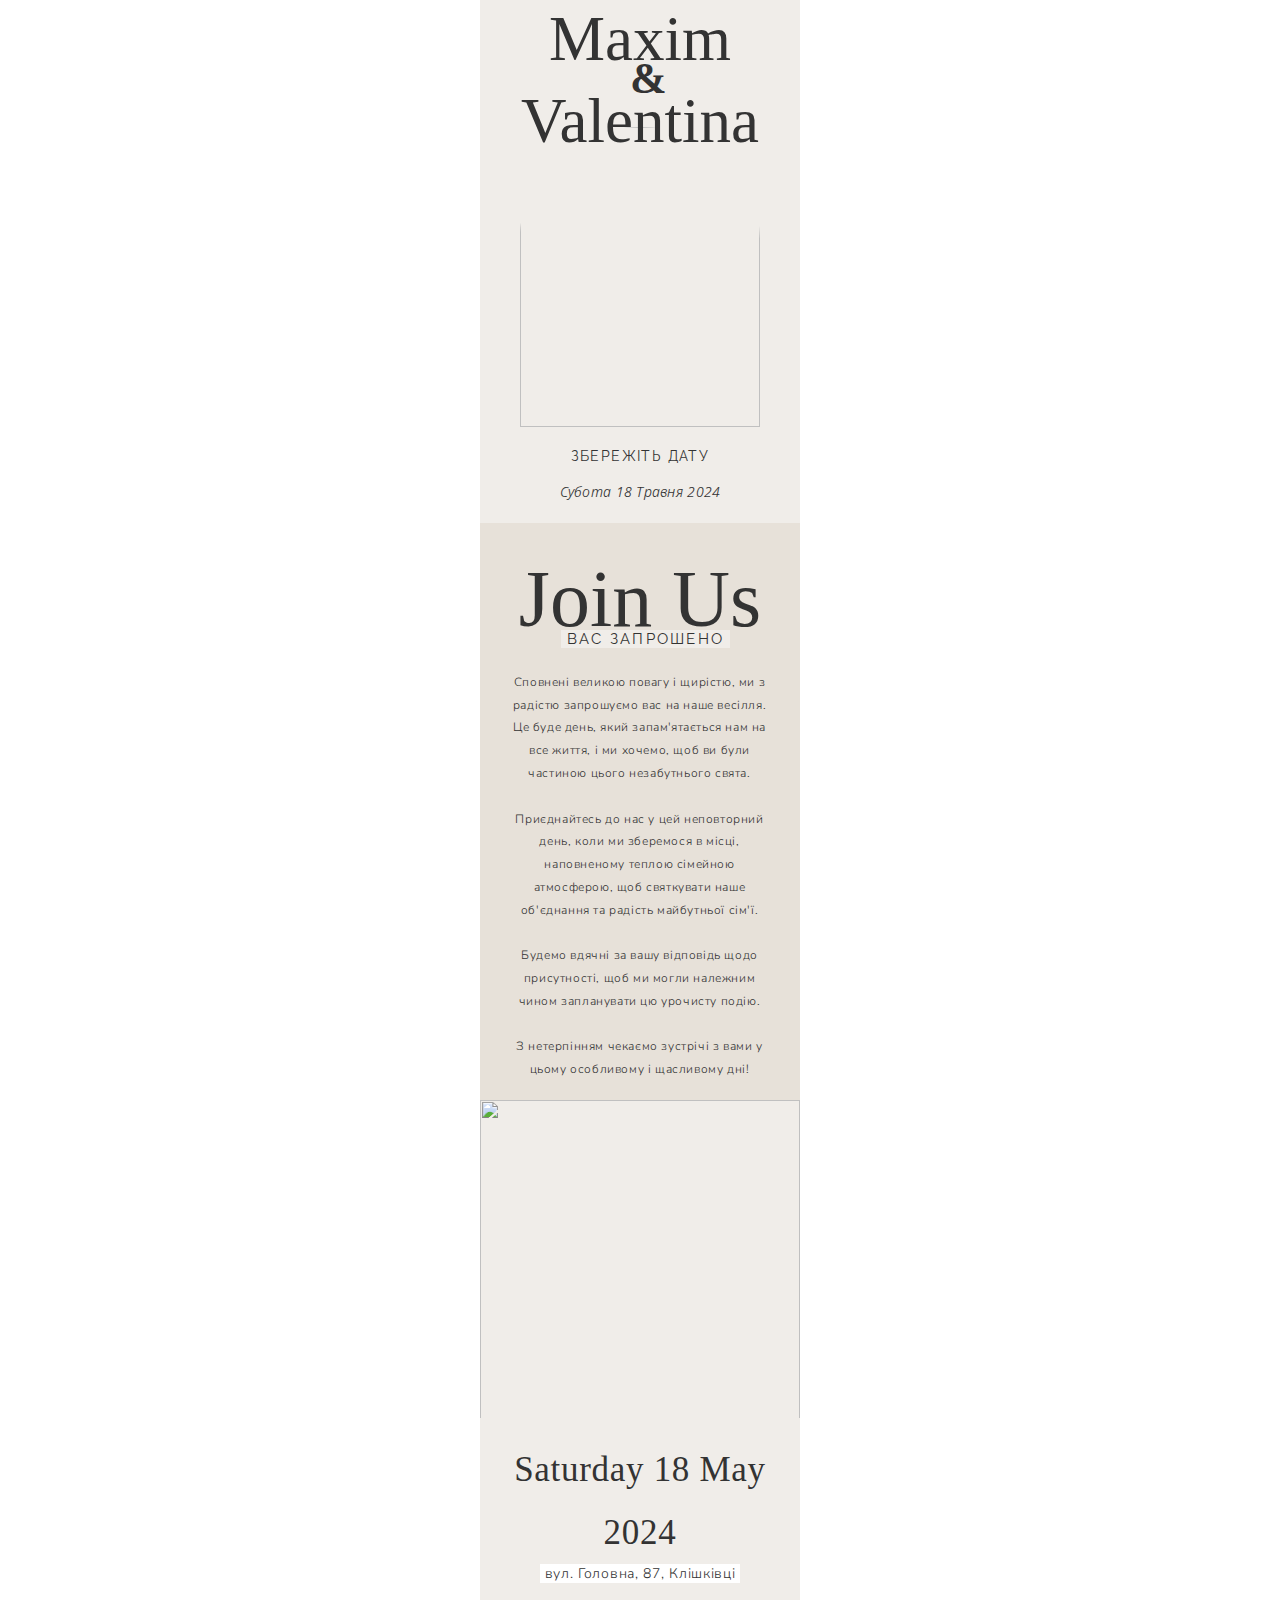
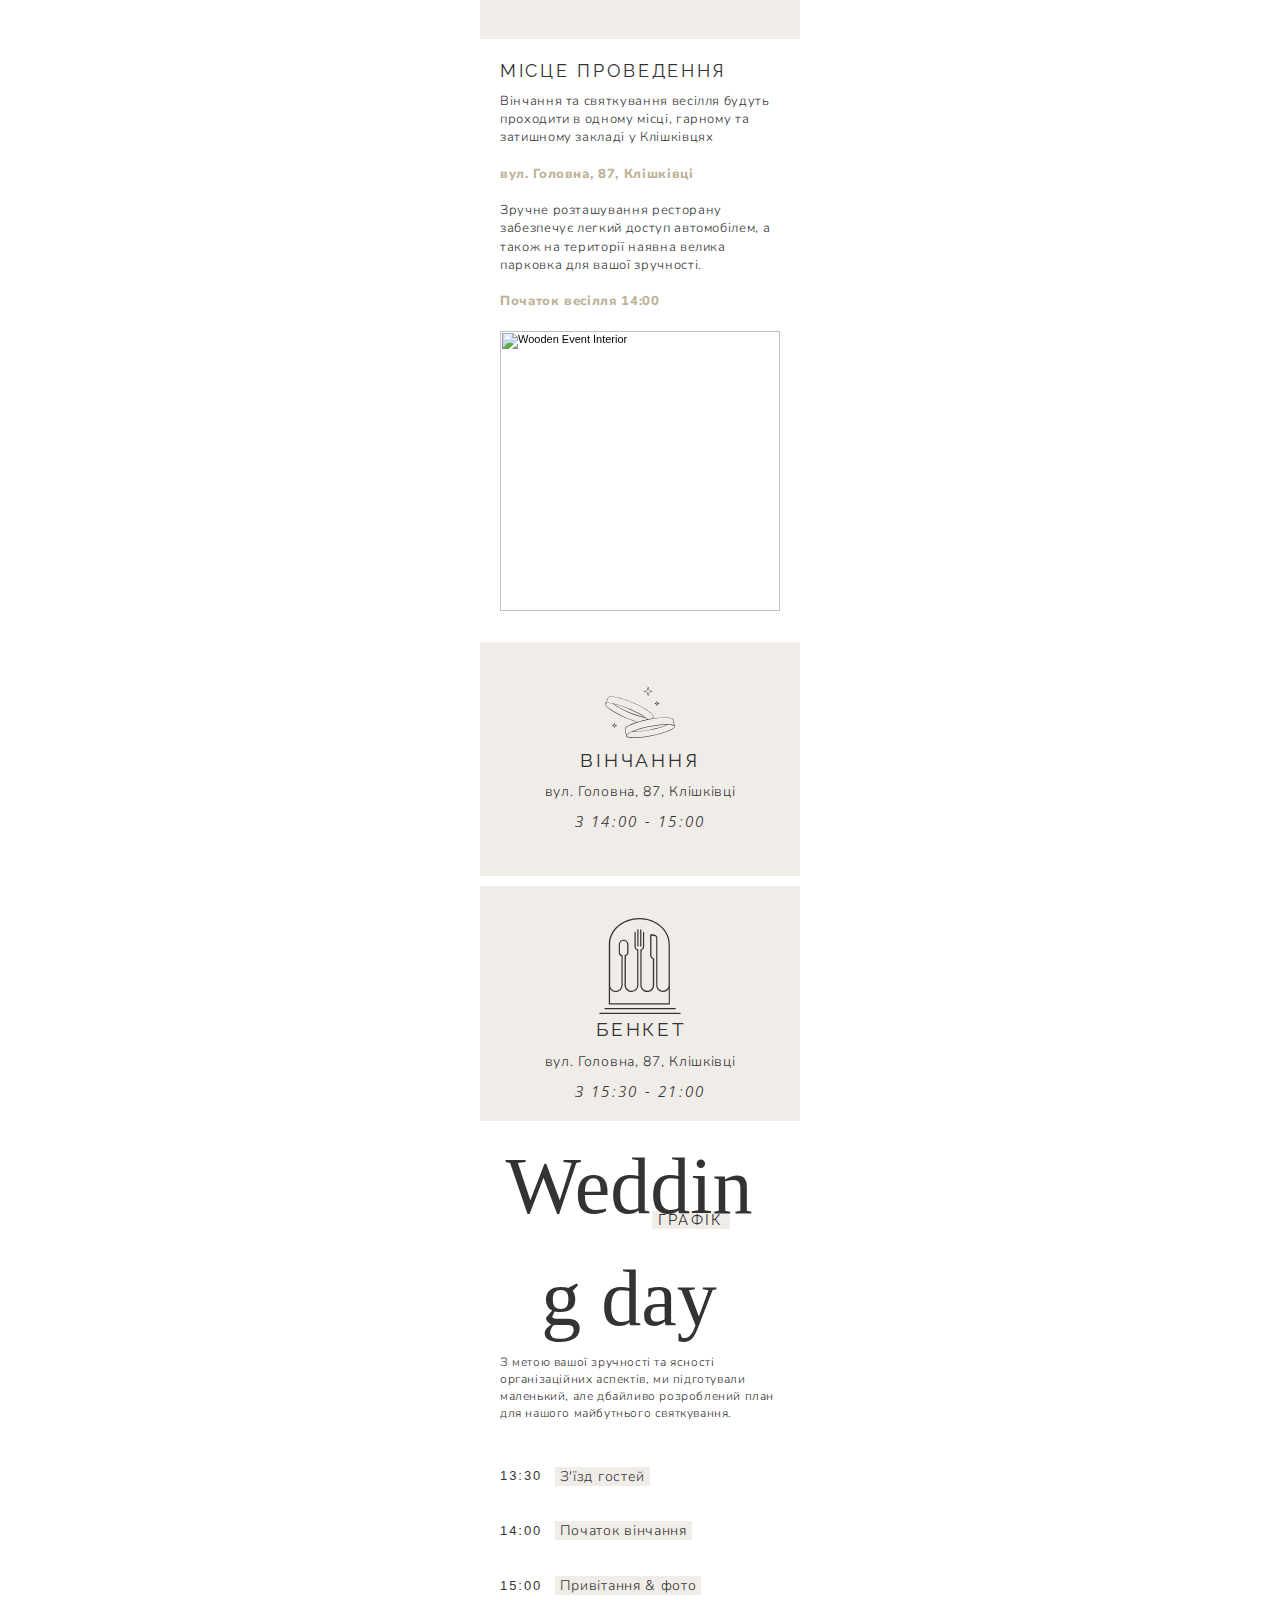
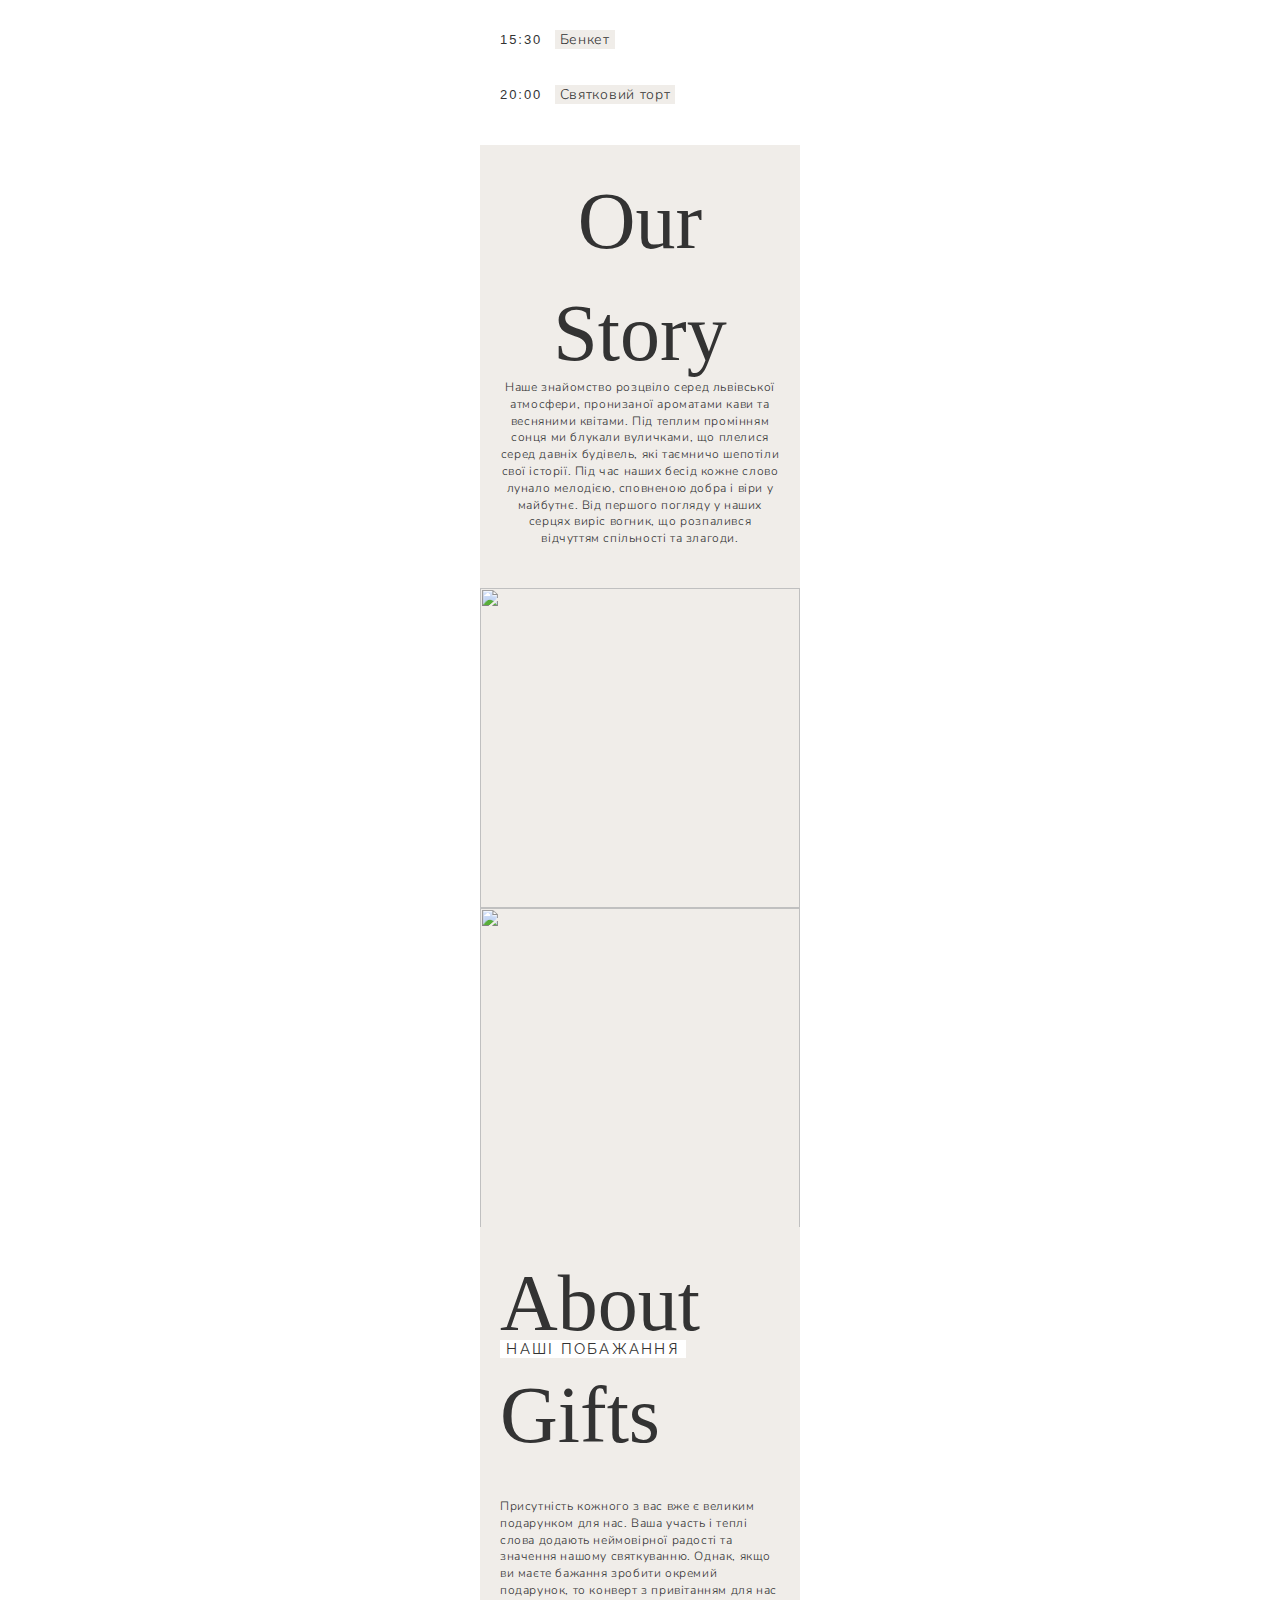
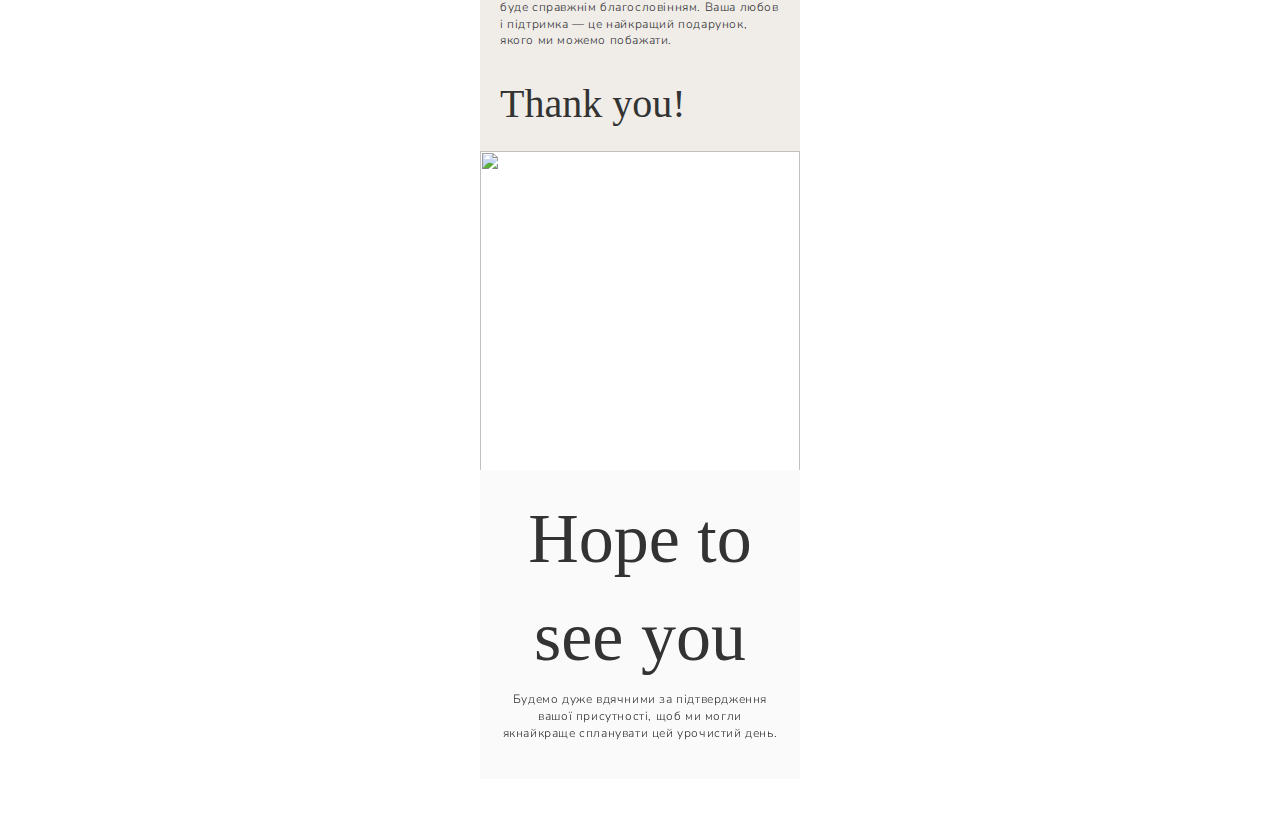
==== commit f8440daa: "changes" ====
--- a/index.html
+++ b/index.html
@@ -12446,7 +12446,7 @@
                                                 style="font-family:helvetica-w01-light,helvetica-w02-light,sans-serif;"
                                                 class="wixui-rich-text__text"><span style="letter-spacing:0.05em;"
                                                   class="wixui-rich-text__text nunitoSansFont">Будемо вдячні за вашу
-                                                  відповідь до початку травня, щоб ми могли належним чином запланувати цю
+                                                  відповідь щодо присутності, щоб ми могли належним чином запланувати цю
                                                   урочисту подію.
 
                                                 </span></span></span></p>
@@ -17313,7 +17313,7 @@
                                                 data-testid="richTextElement">
                                                 <p class="font_8 wixui-rich-text__text nunitoSansFont"
                                                   style="text-align:center; font-size:12px;">Будемо дуже вдячними за
-                                                  підтвердження вашої присутності до 1 травня, щоб ми могли якнайкраще
+                                                  підтвердження вашої присутності, щоб ми могли якнайкраще
                                                   спланувати цей урочистий день.</p>
                                               </div>
                                             </div>
